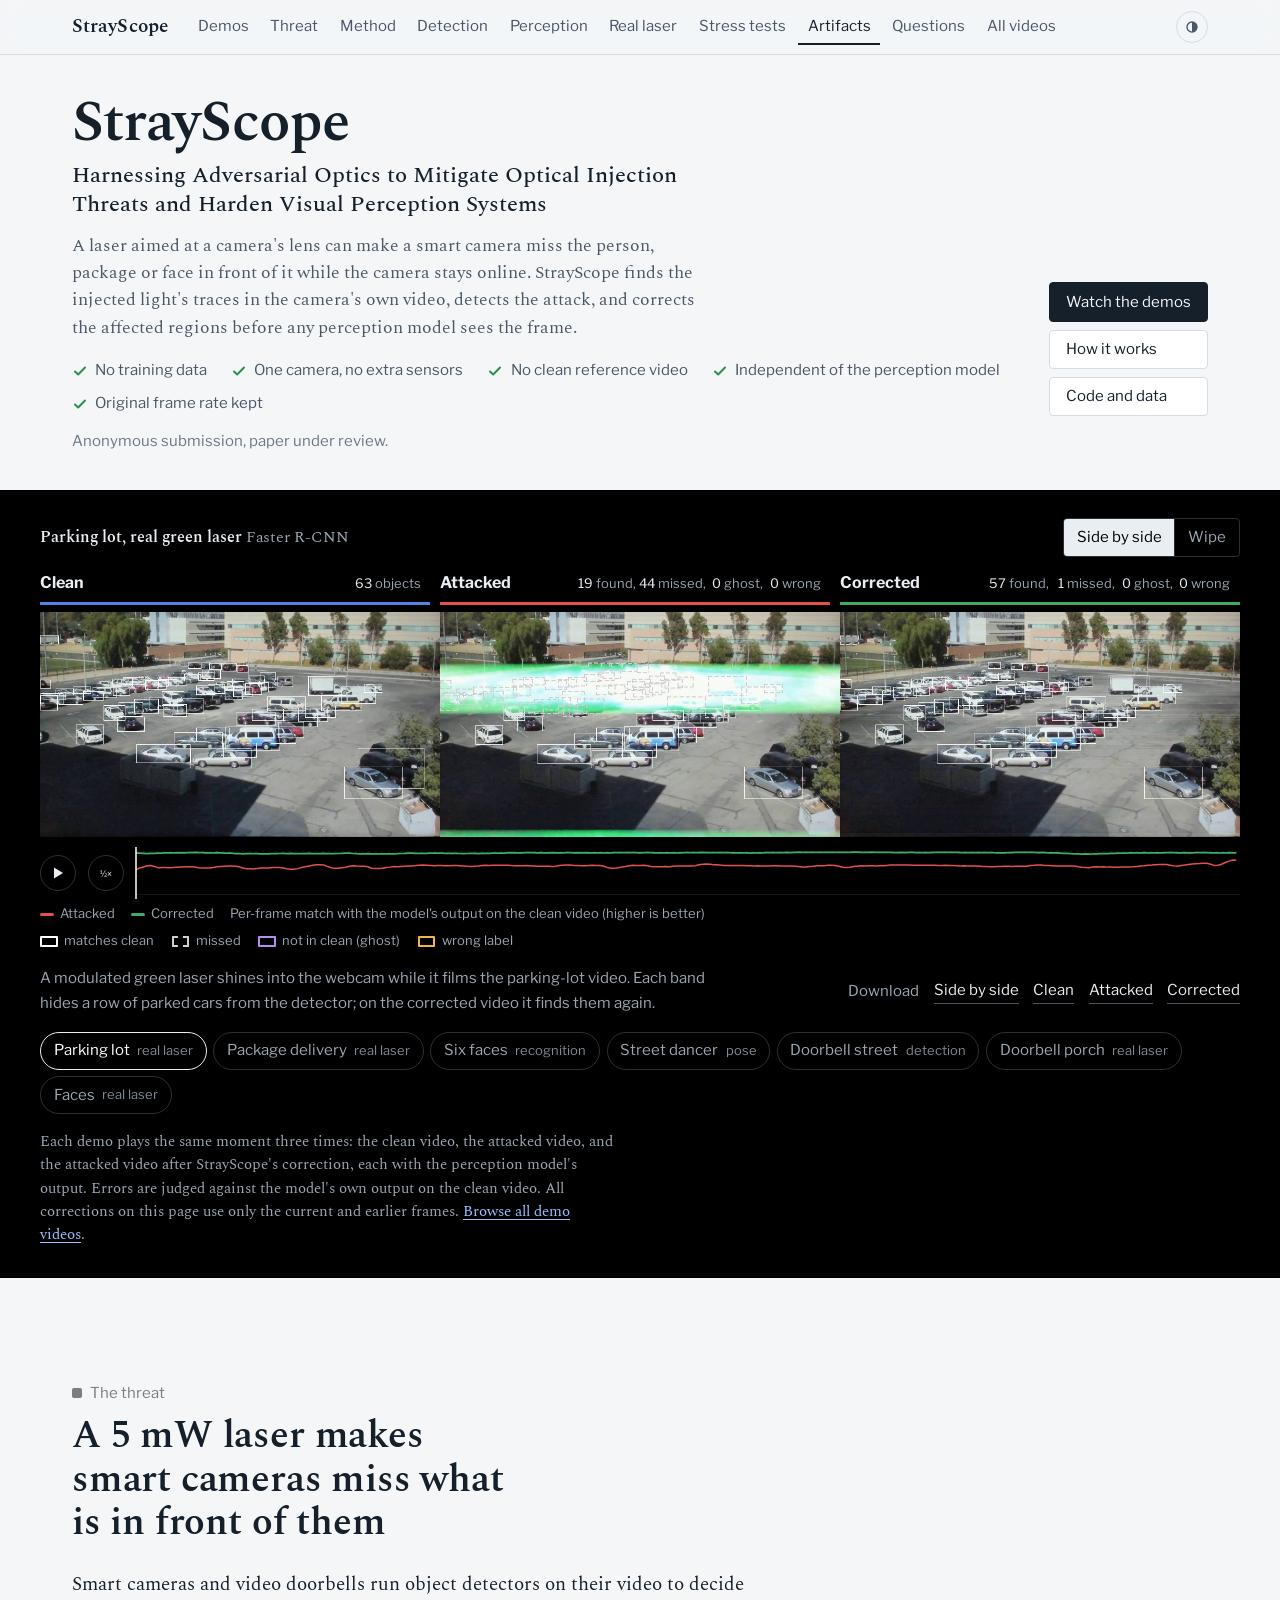
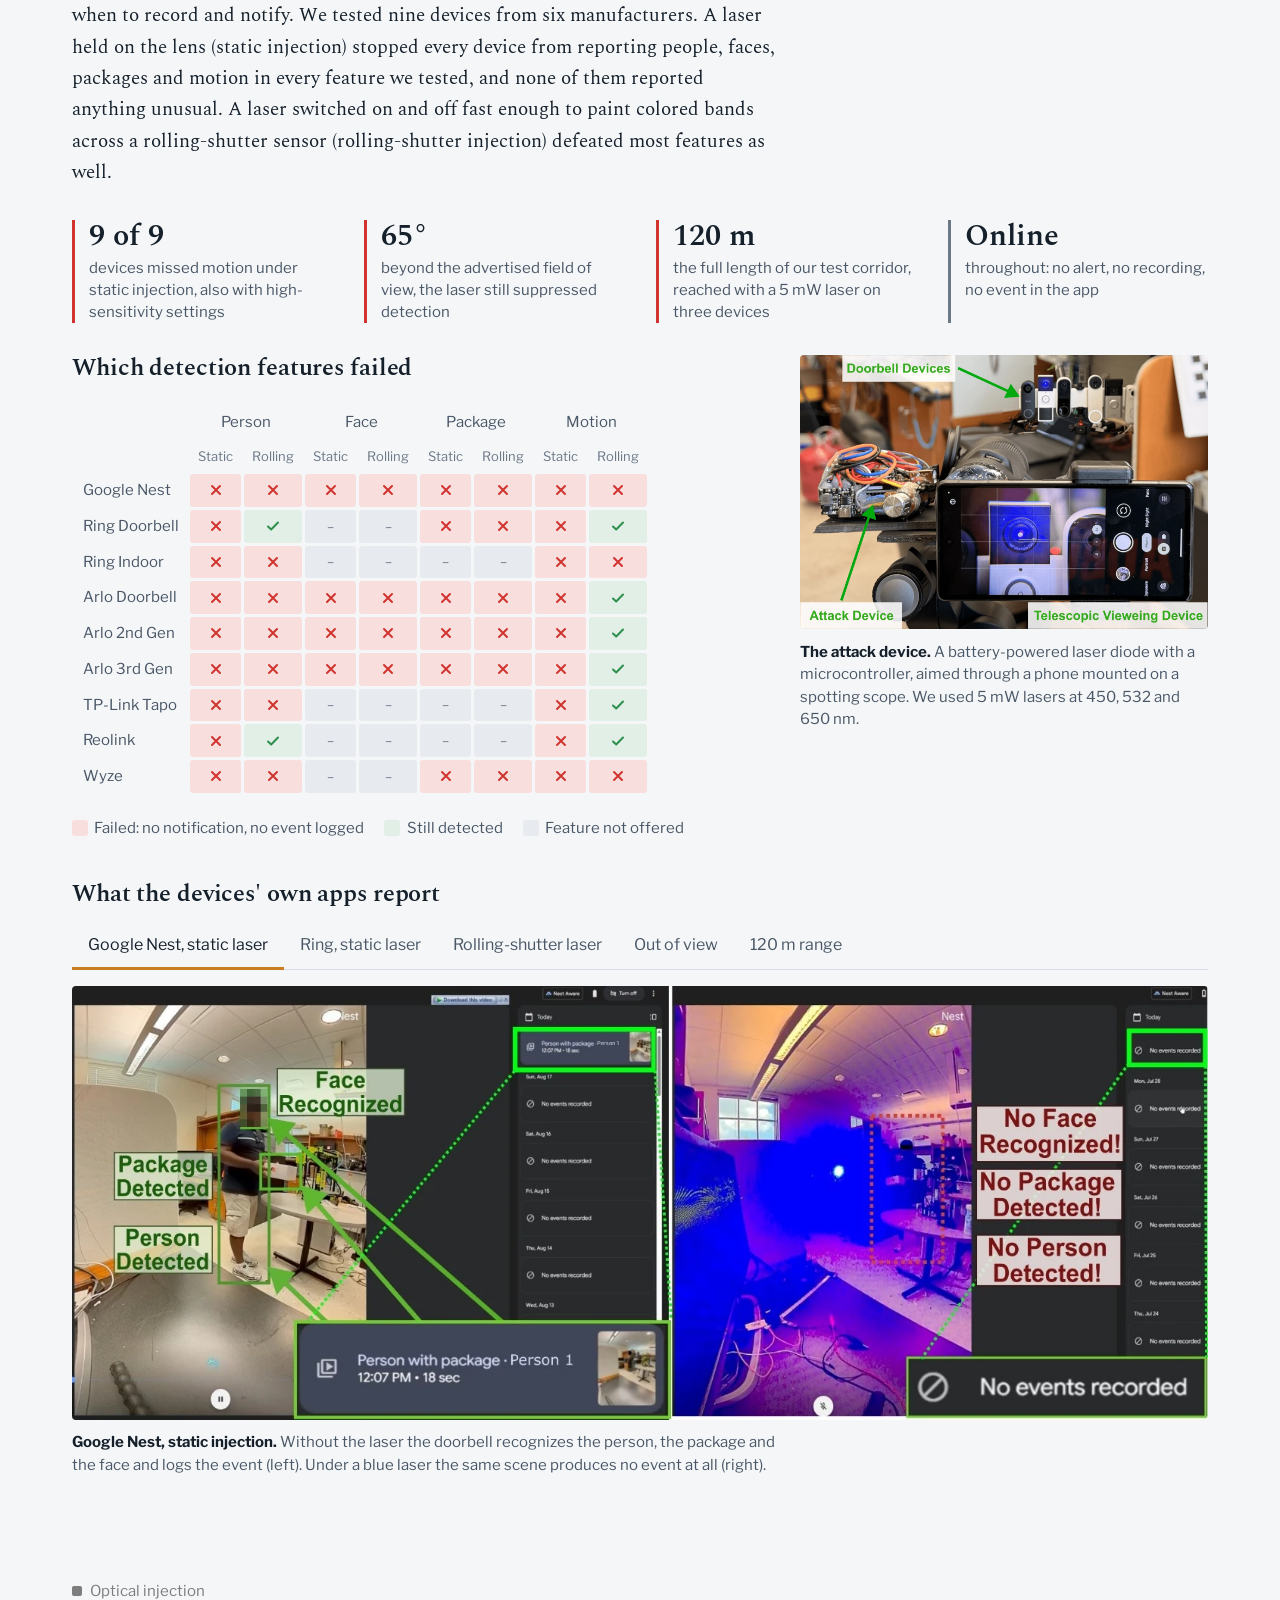
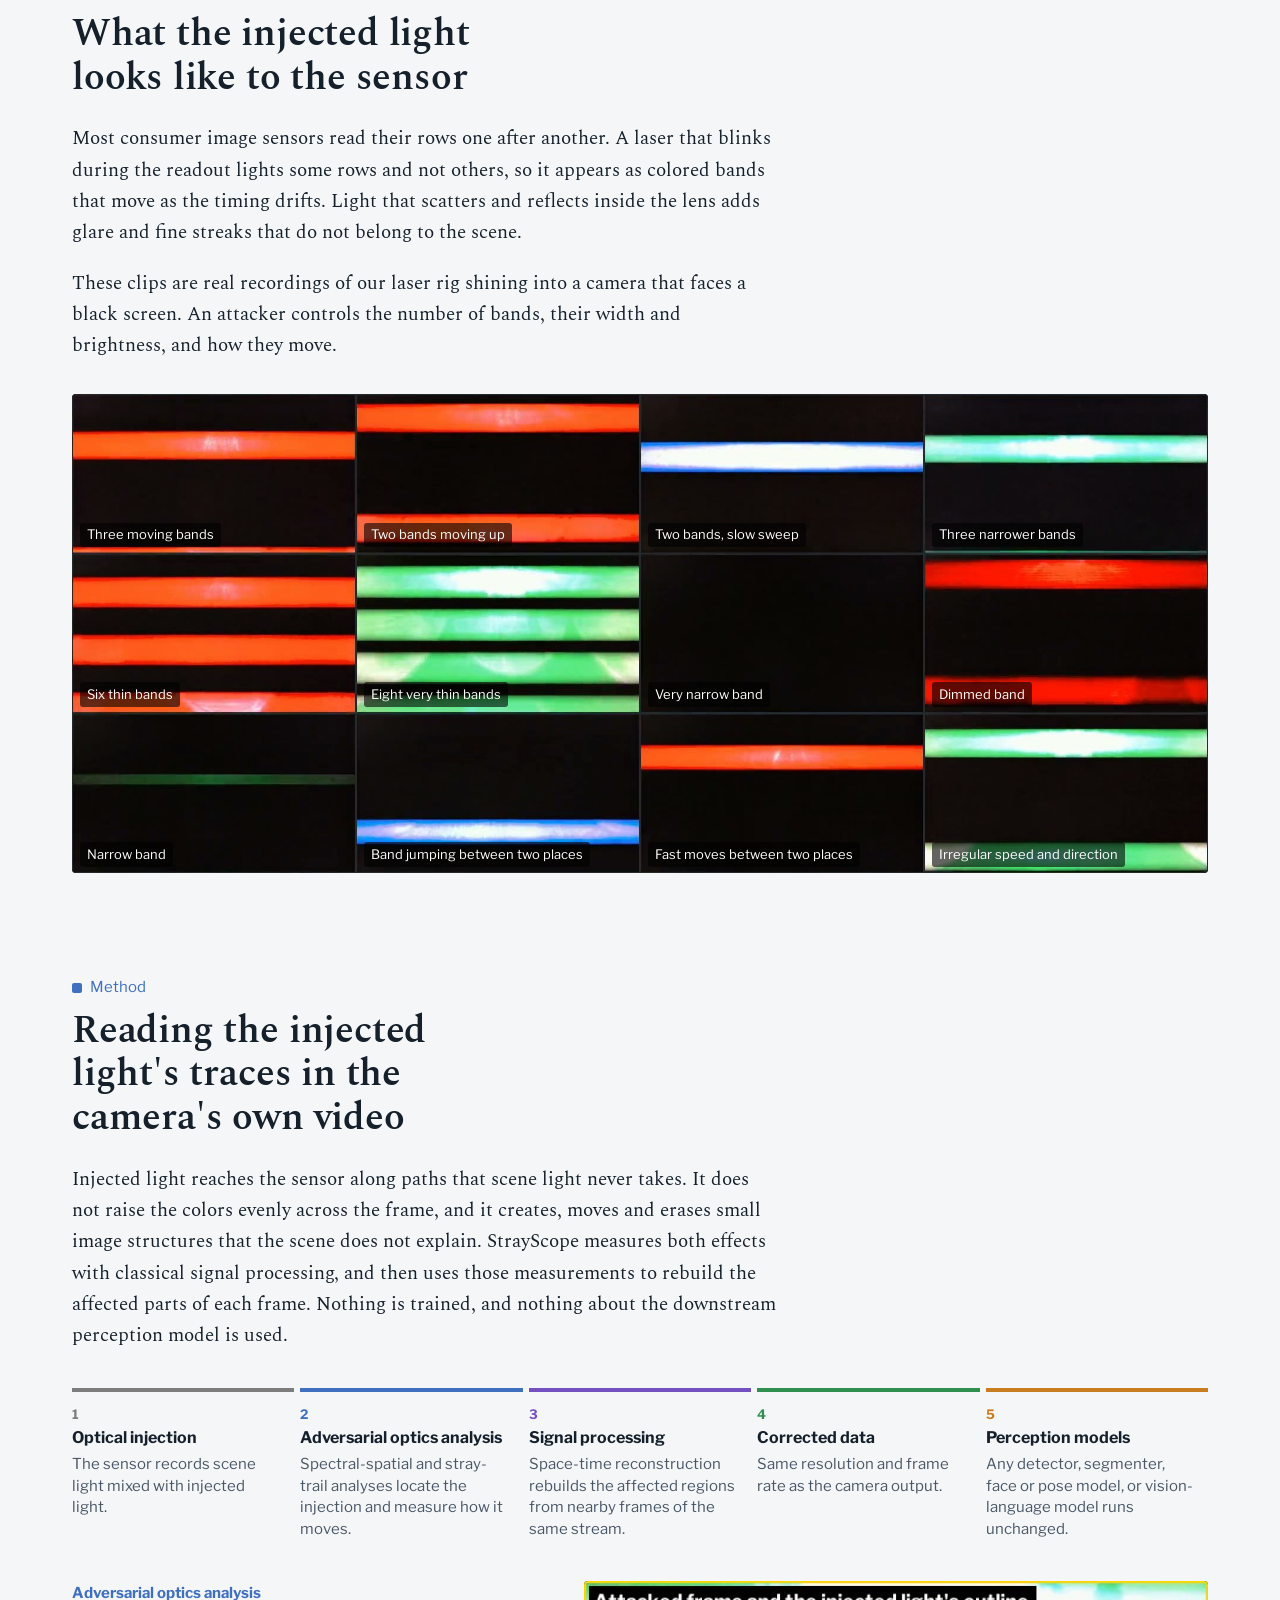
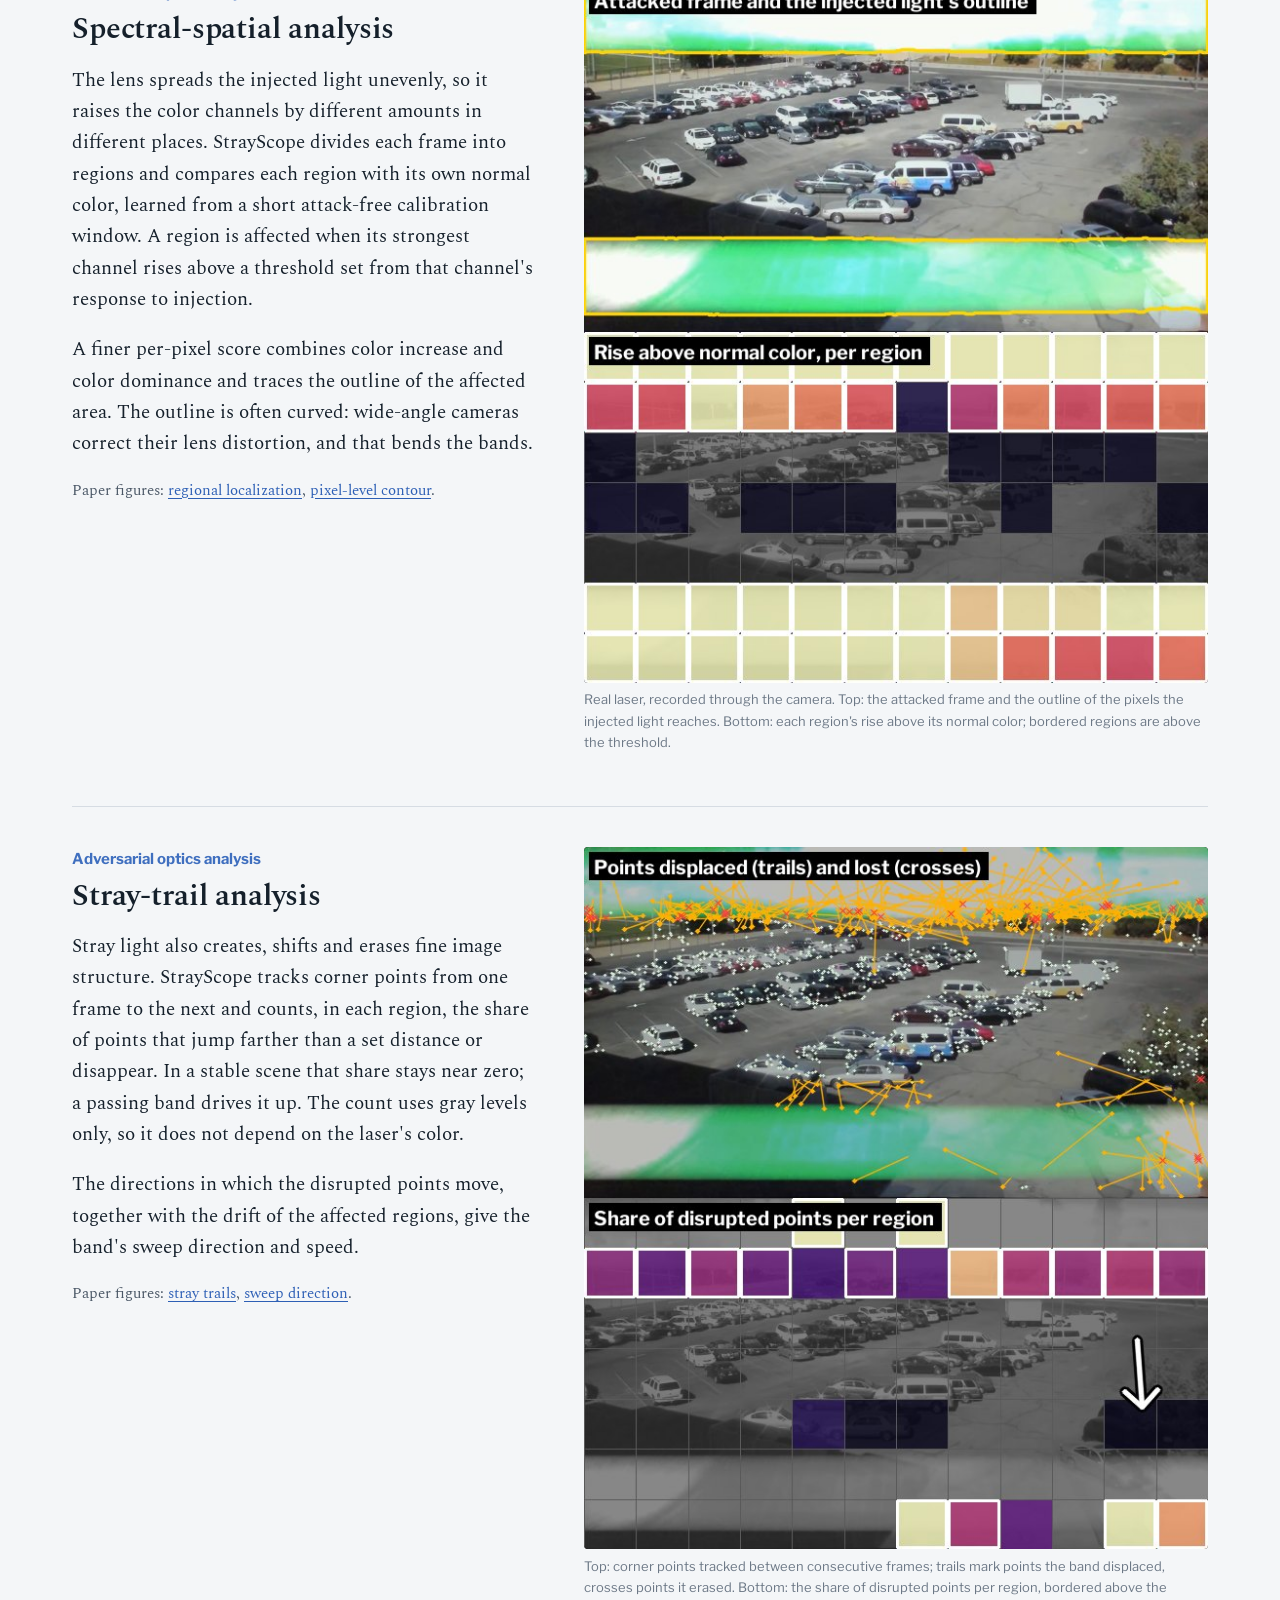
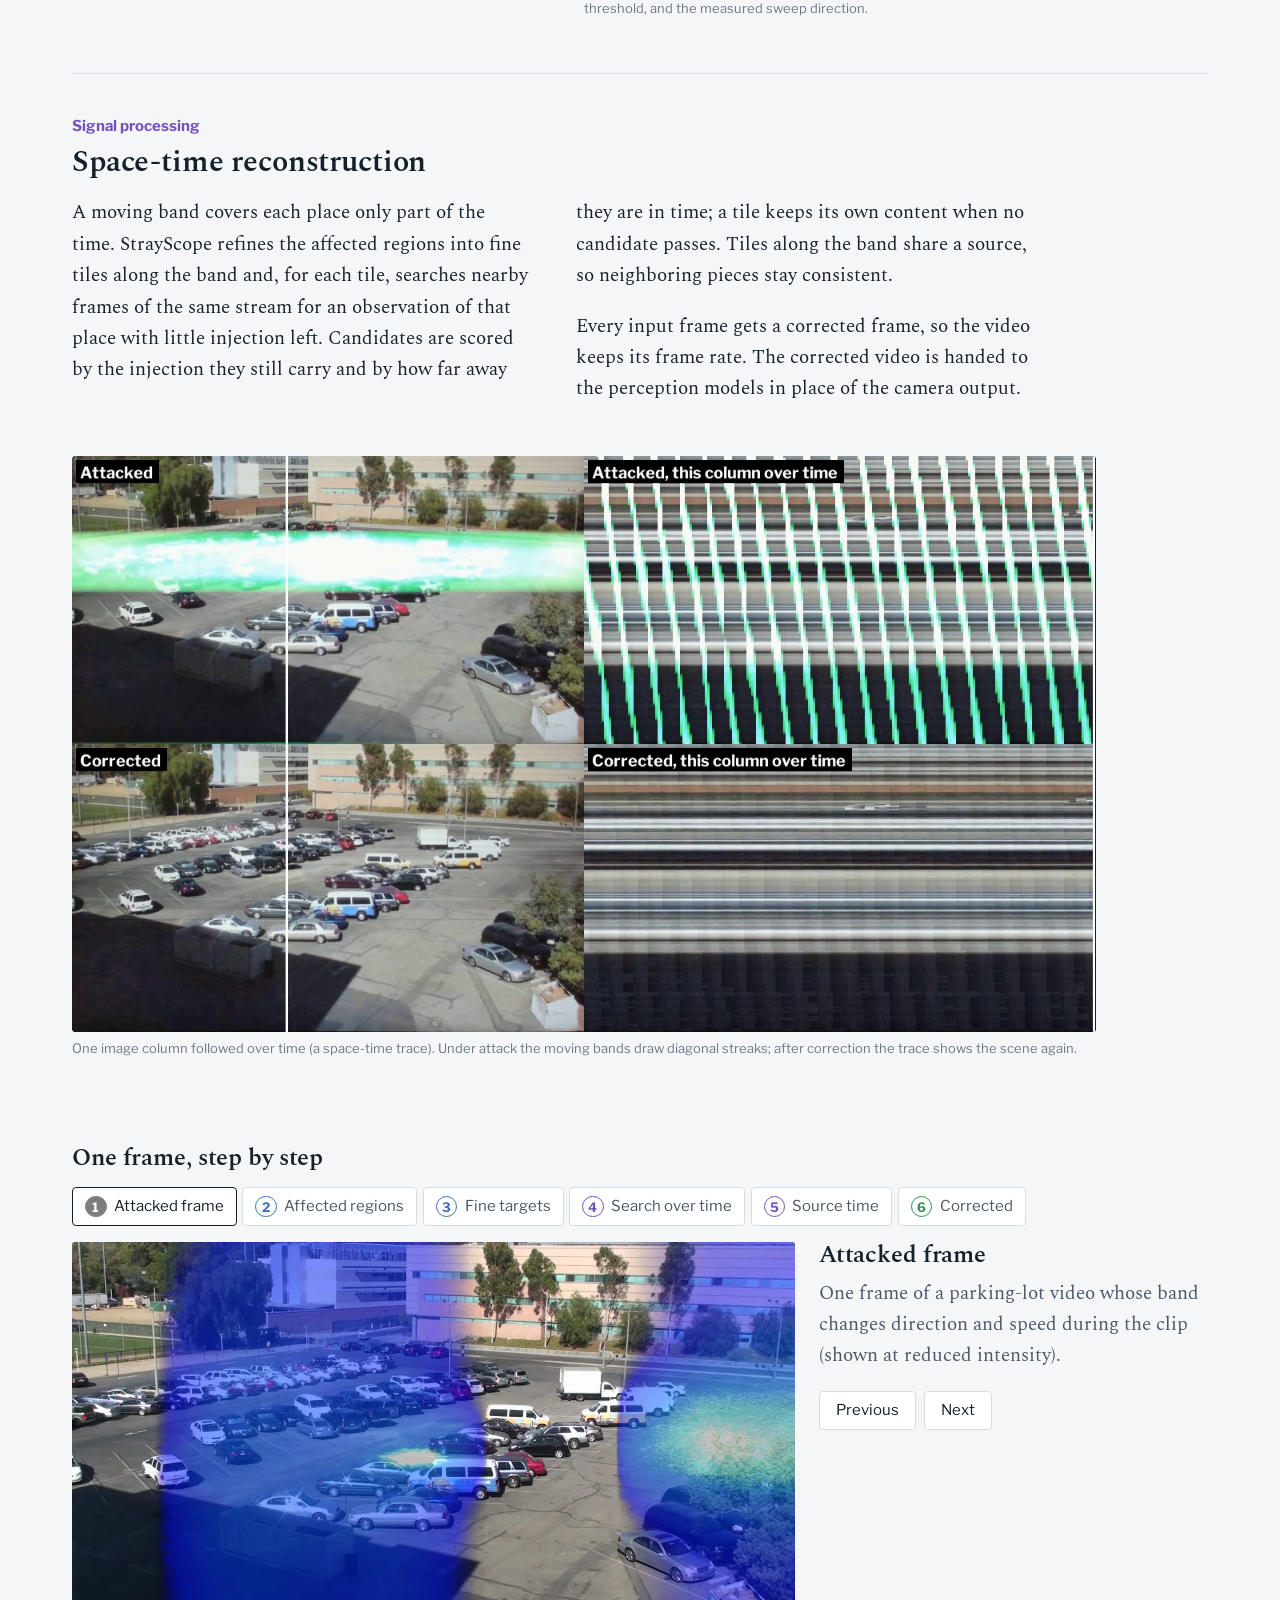
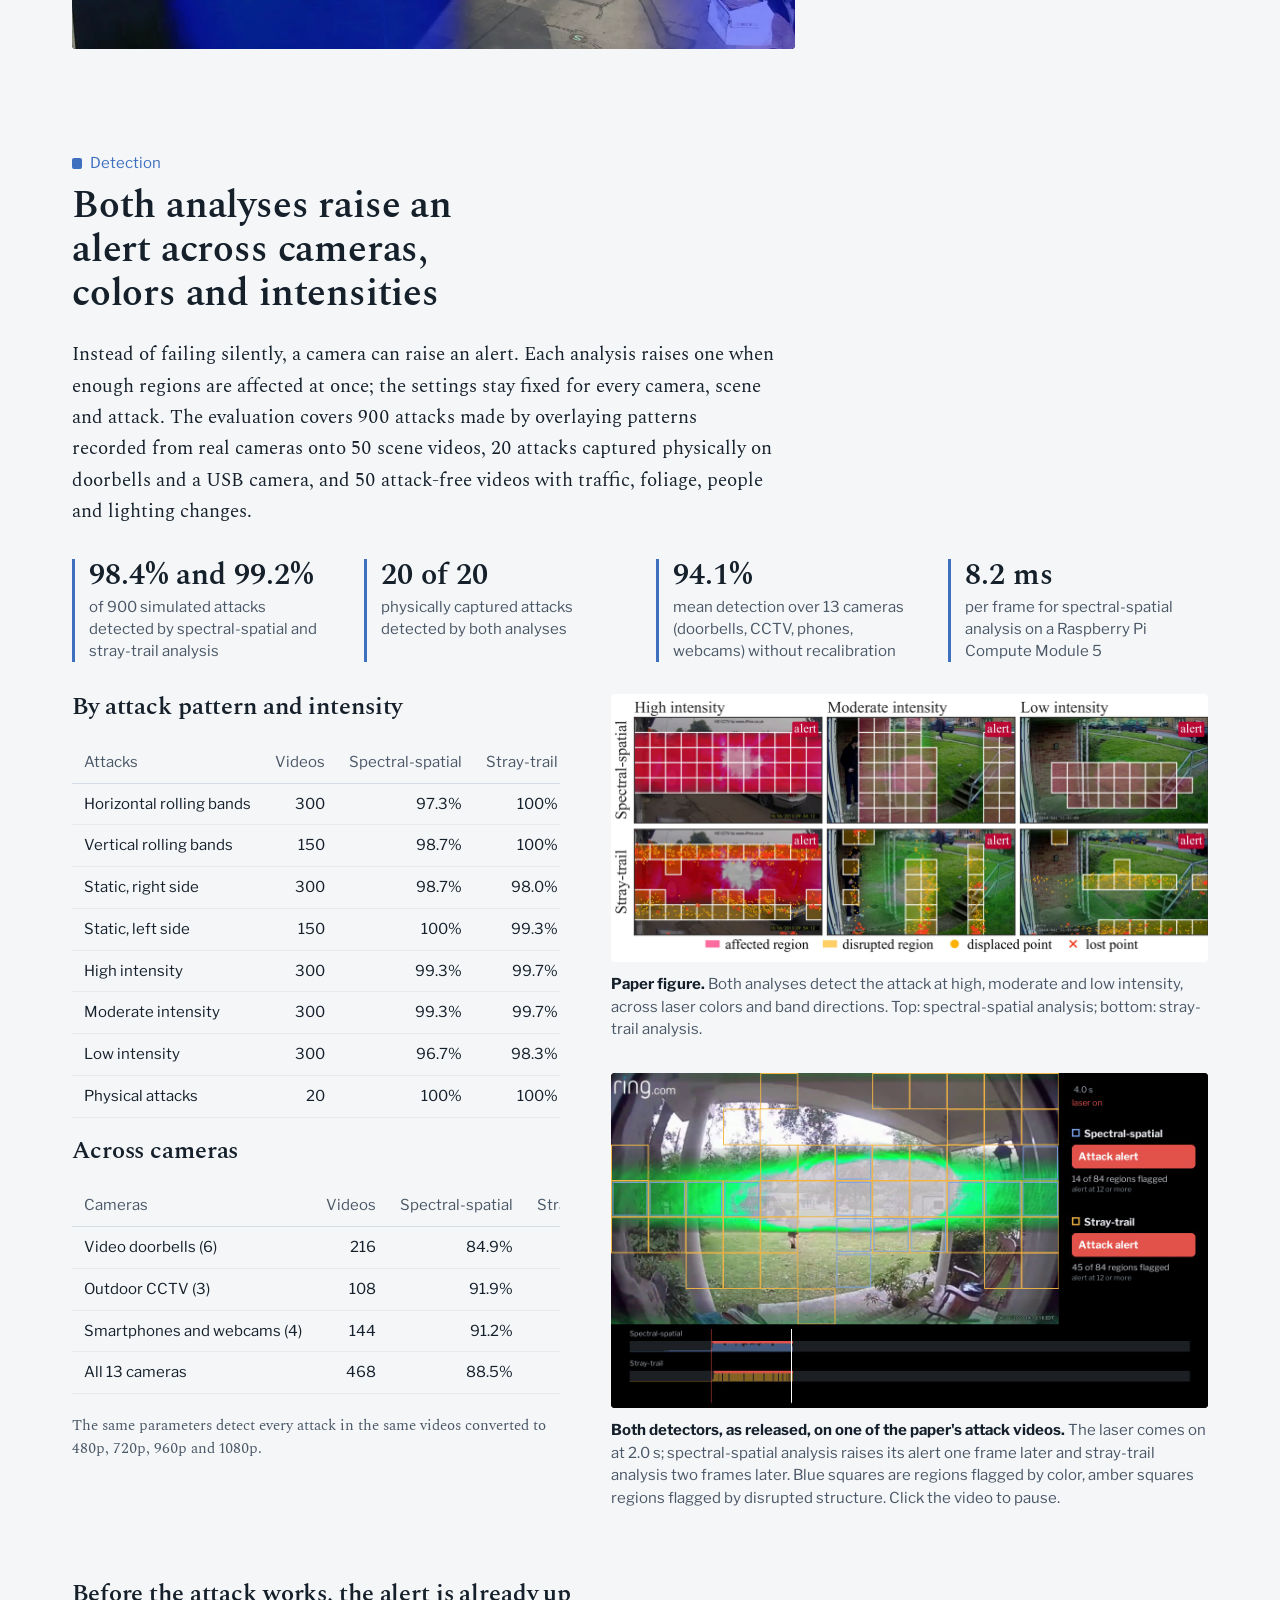
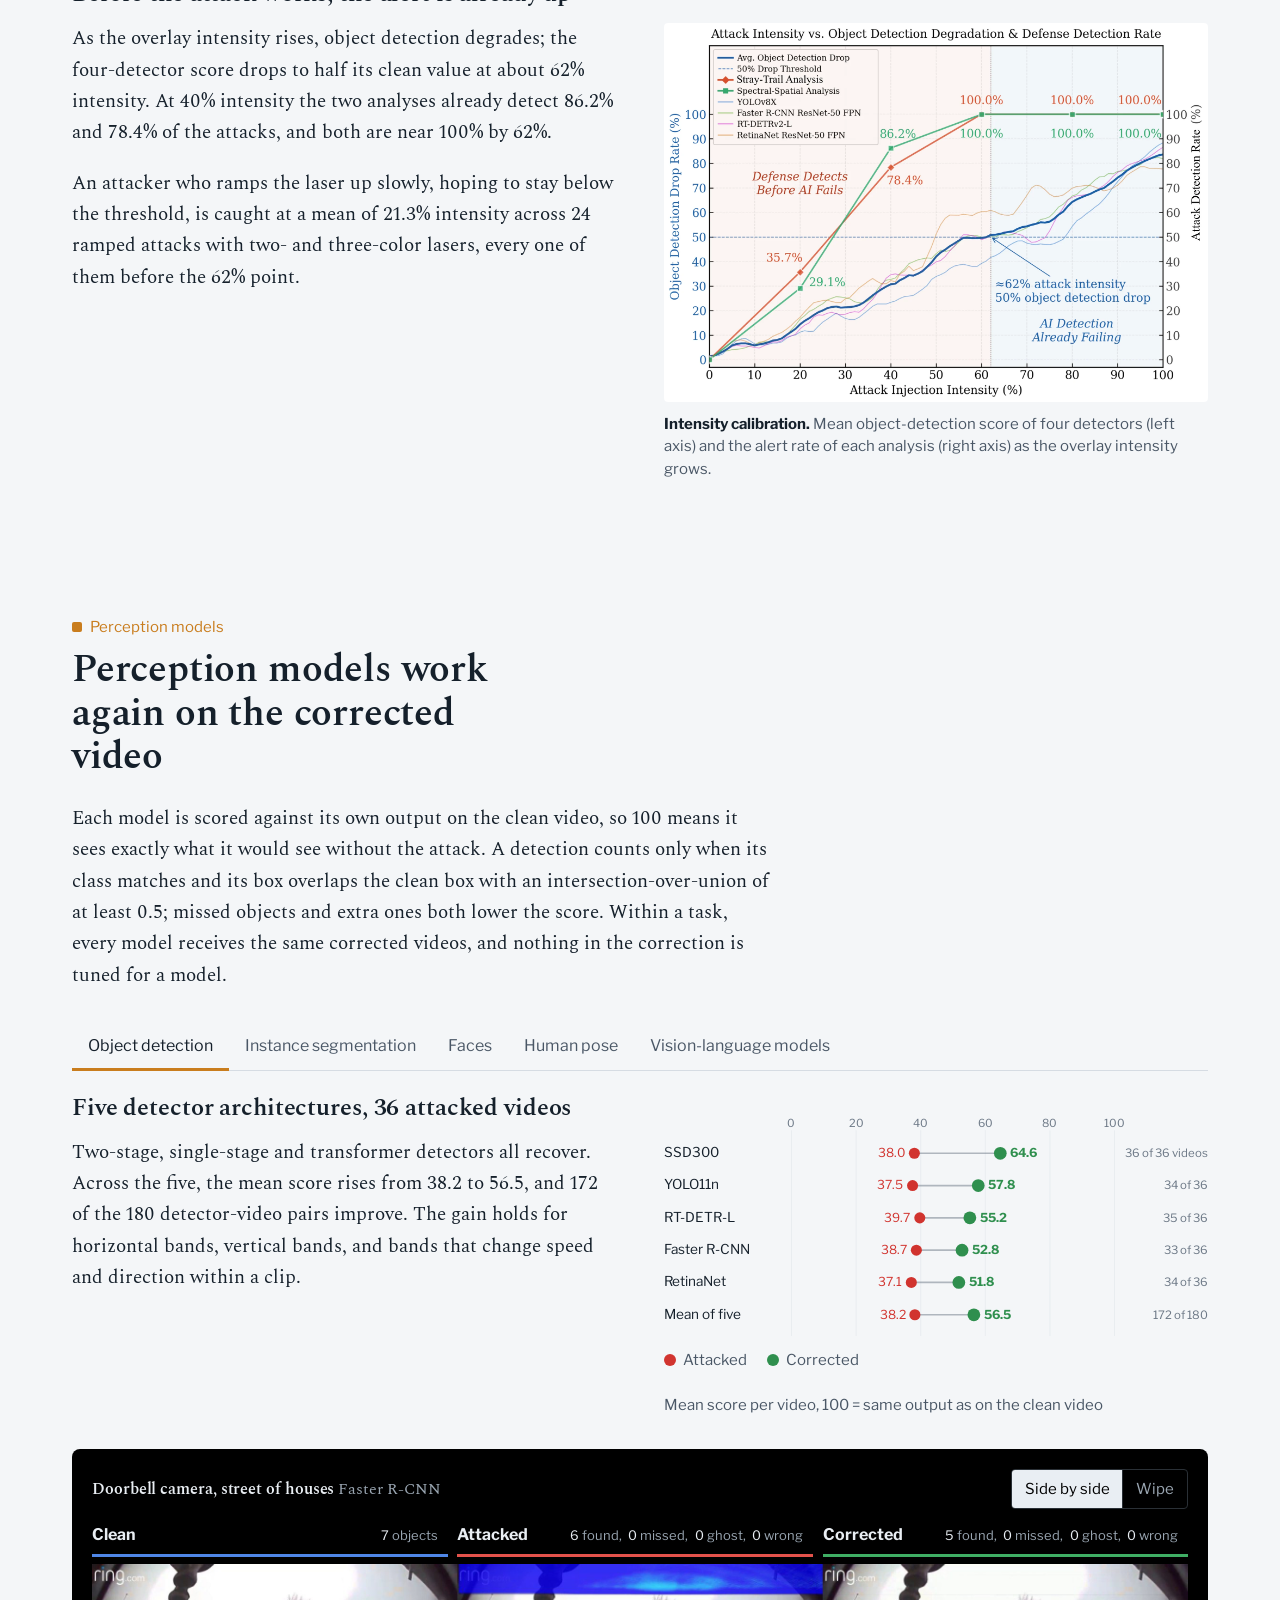
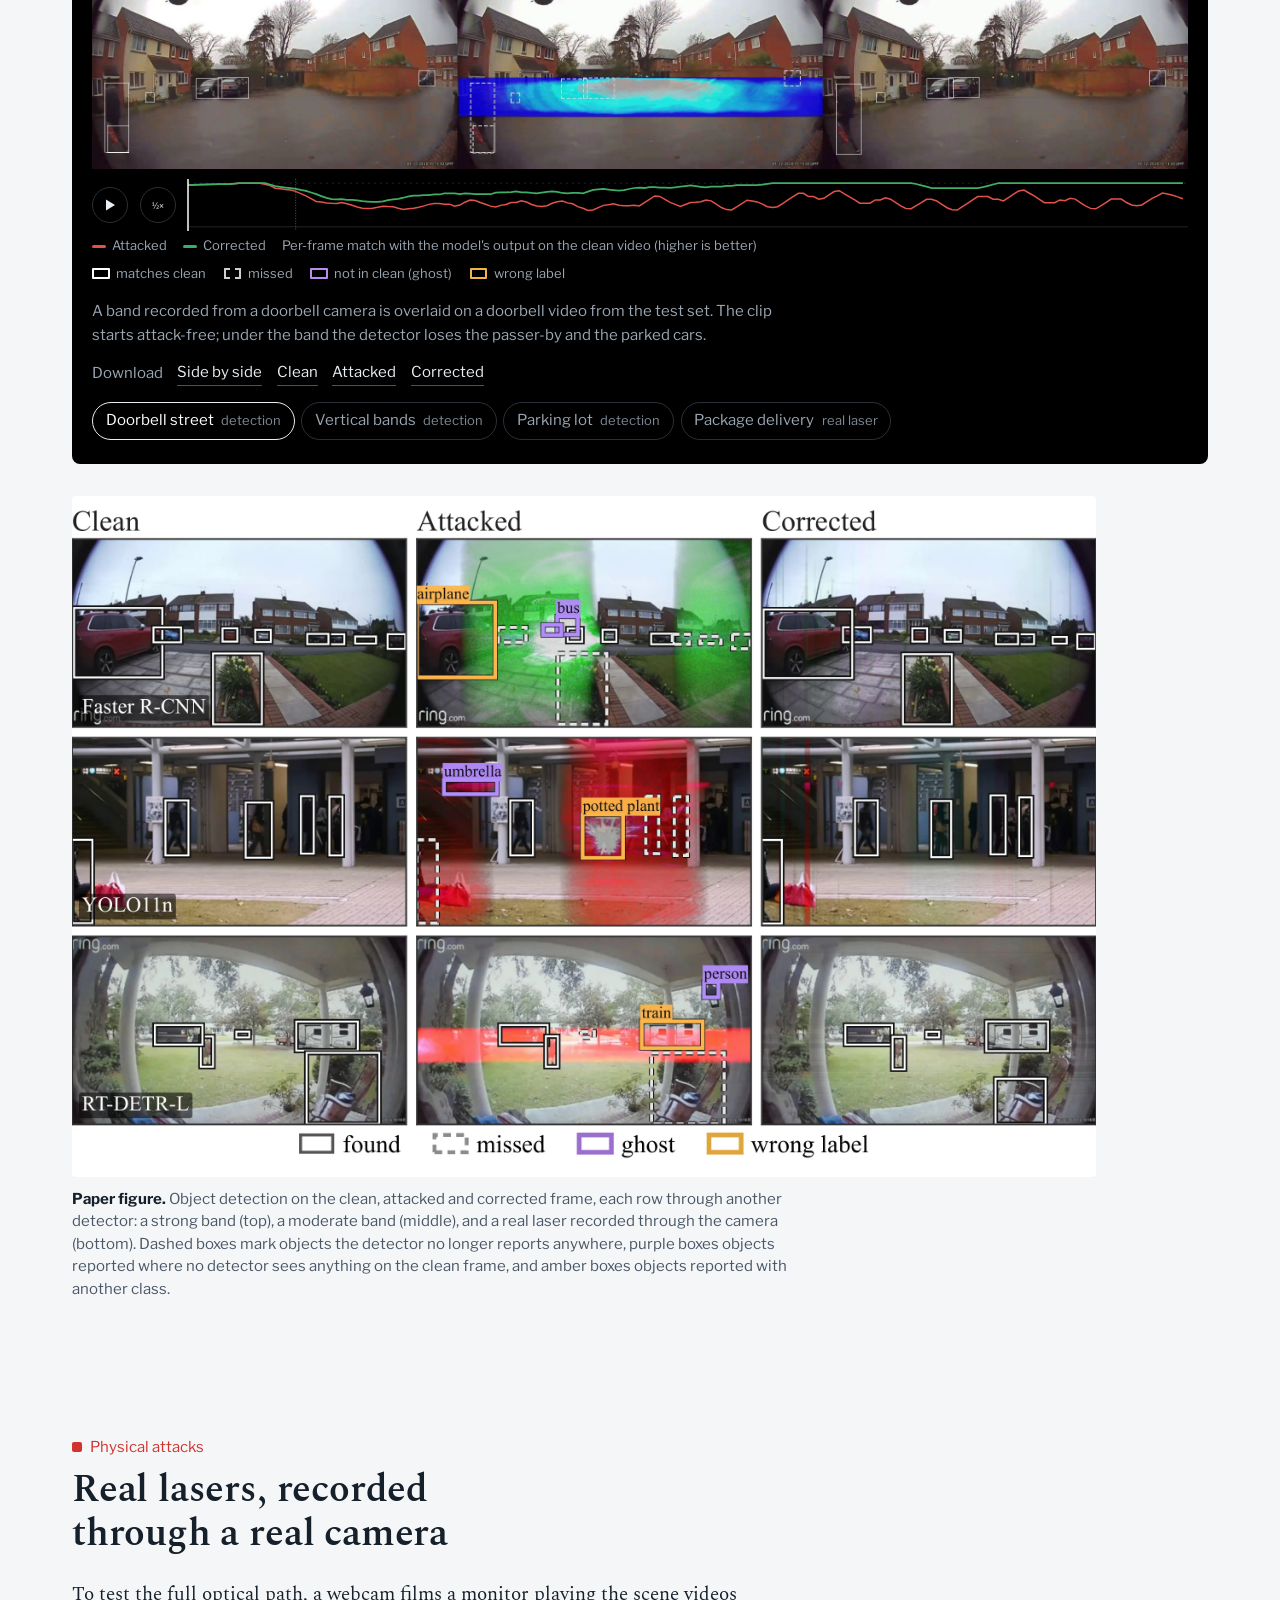
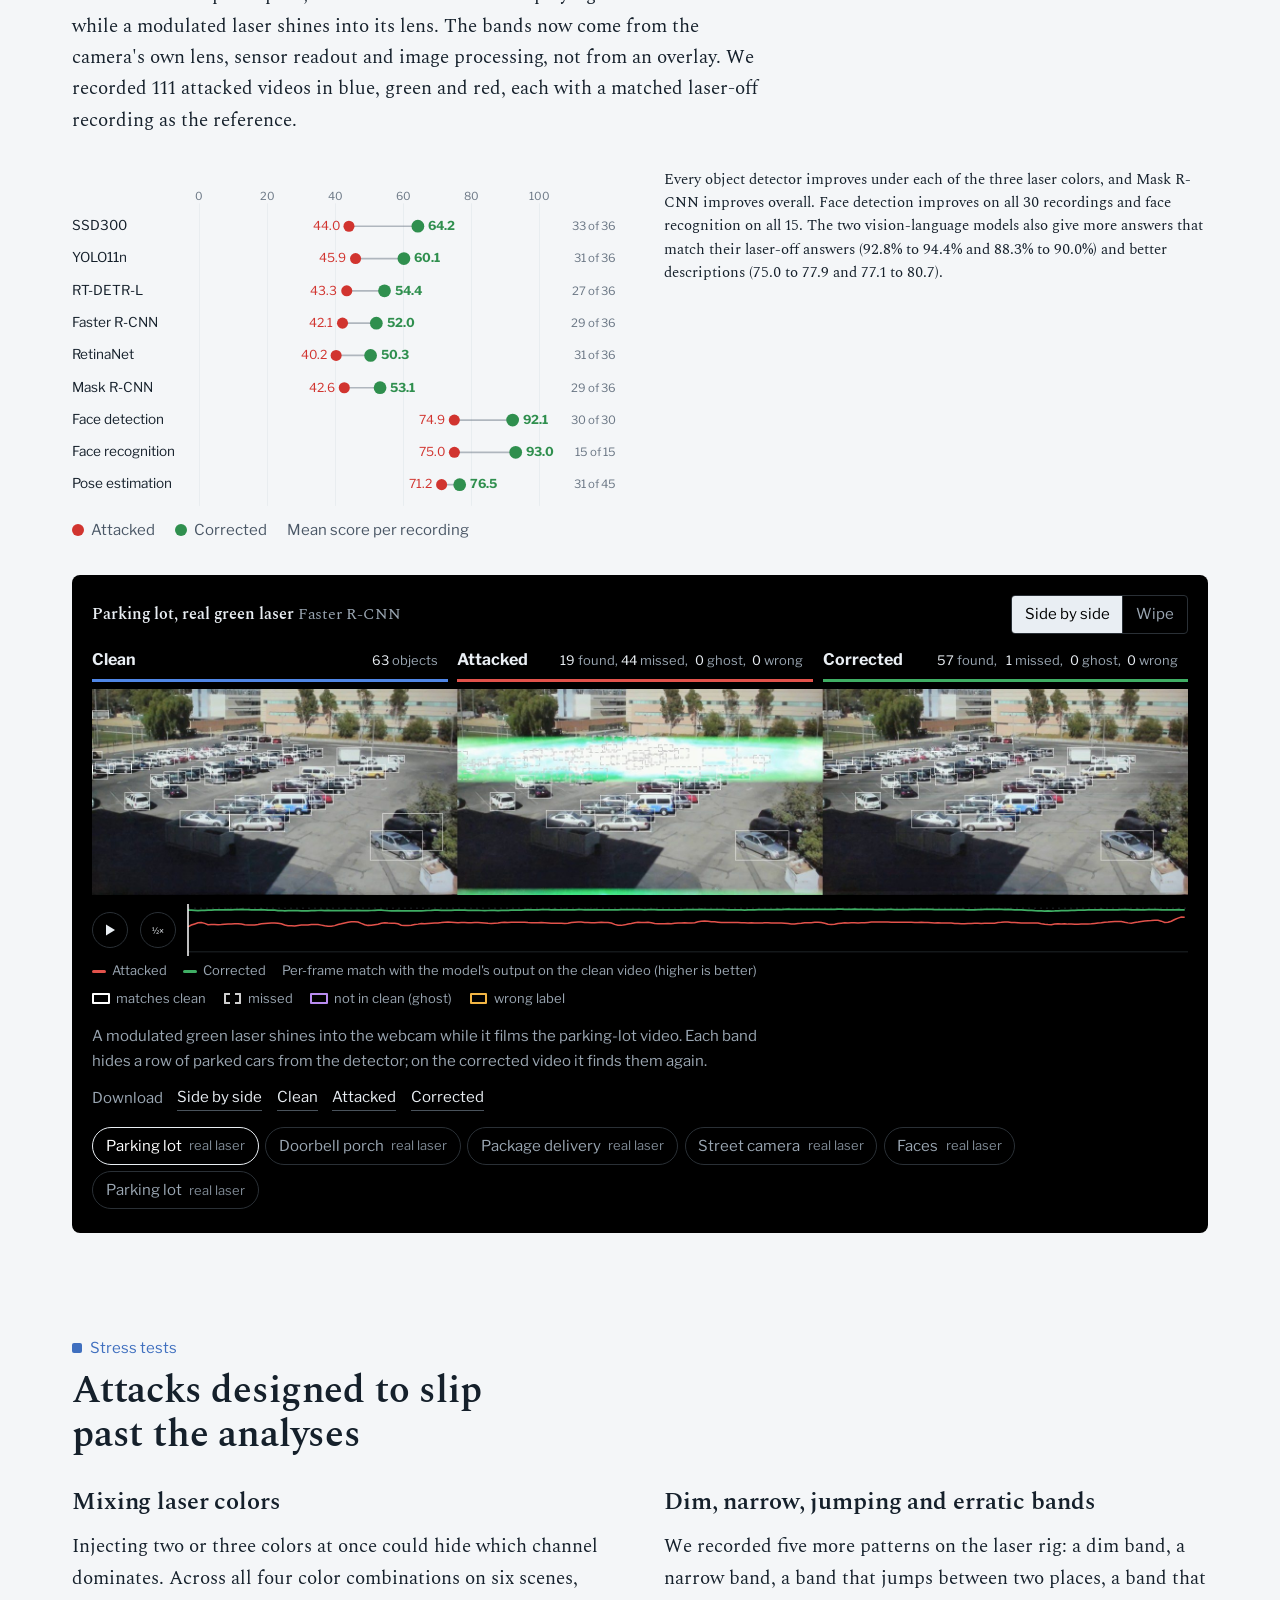
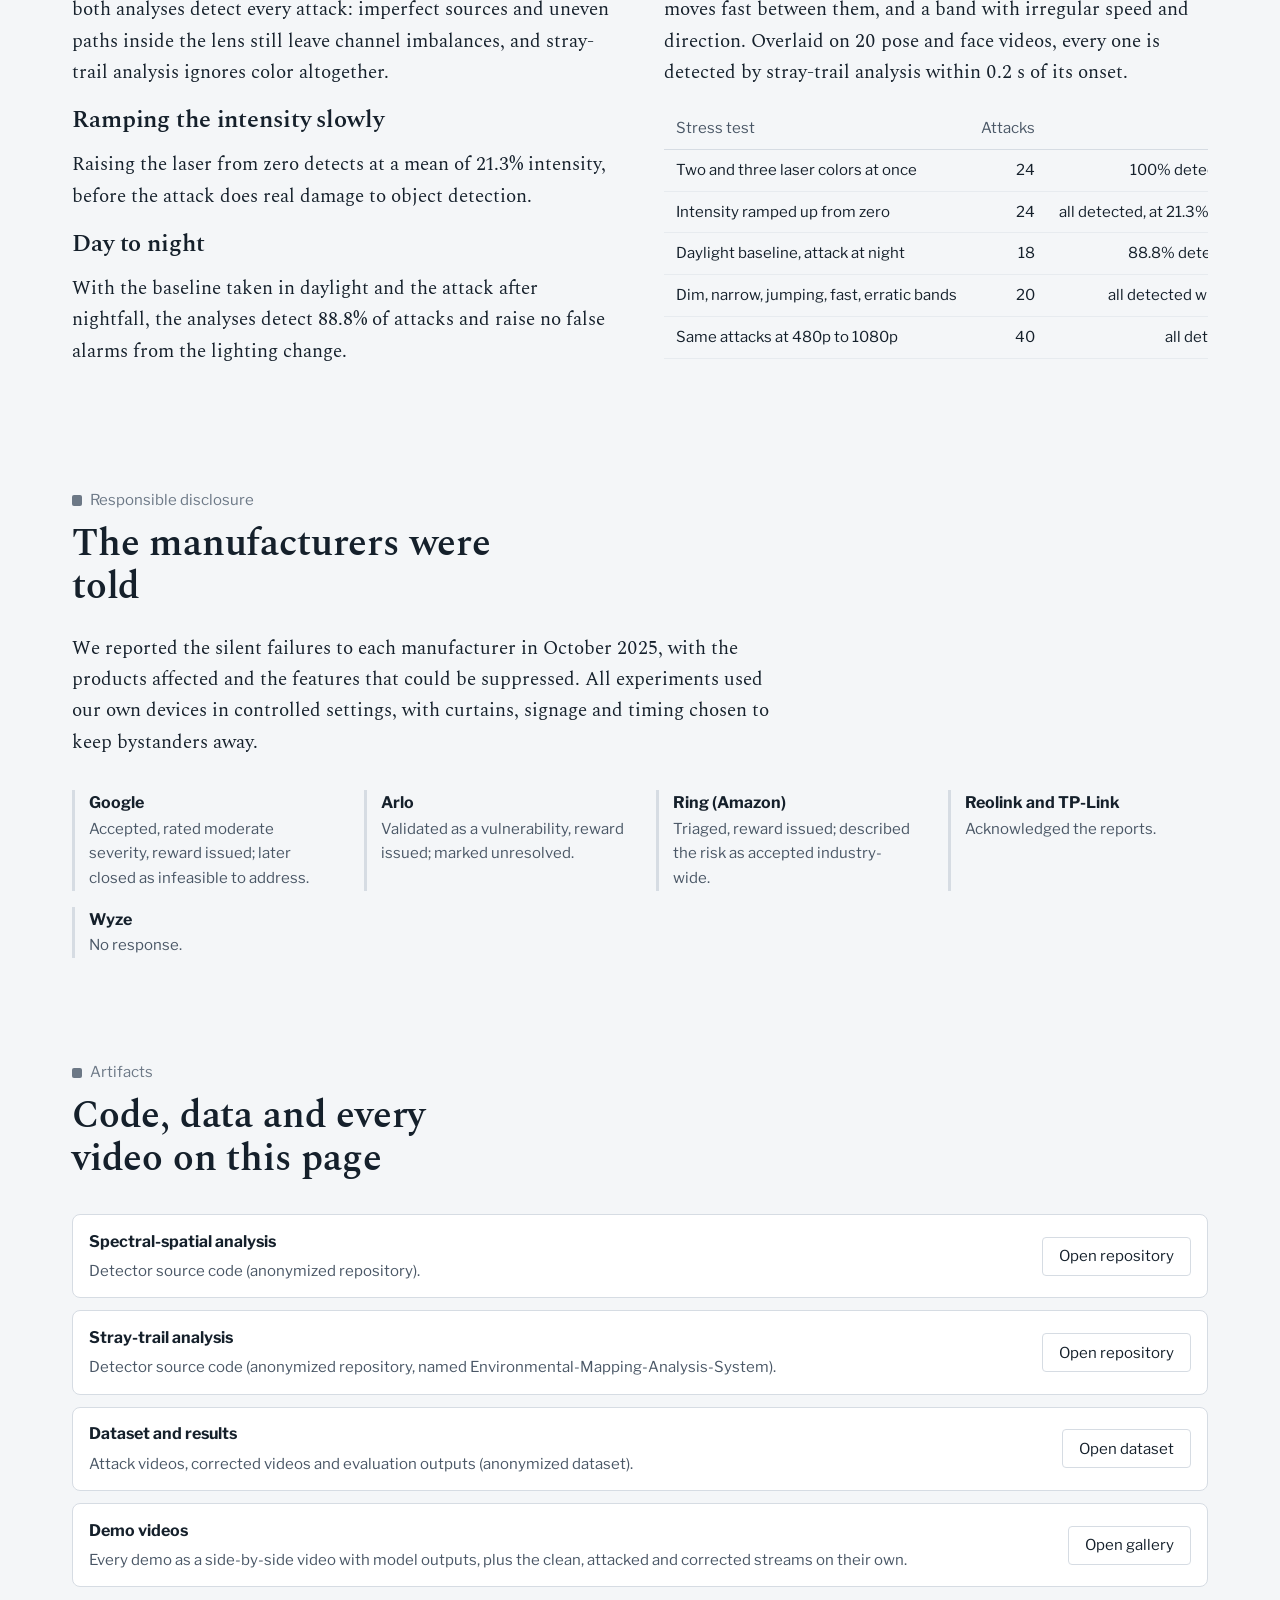
==== index.html @ 10a3ee5f "Publish project page" ====
<!doctype html>
<html lang="en">
<head>
<meta charset="utf-8">
<meta name="viewport" content="width=device-width, initial-scale=1">
<title>StrayScope</title>
<meta name="description" content="StrayScope traces laser light injected into a camera from the camera's own video, detects the attack, and corrects the affected regions so object detectors, segmentation, face recognition, pose estimation and vision-language models work again.">
<meta name="robots" content="noindex, nofollow">
<meta name="referrer" content="no-referrer">
<meta property="og:title" content="StrayScope">
<meta property="og:description" content="Harnessing adversarial optics to mitigate optical injection threats and harden visual perception systems.">
<meta property="og:image" content="assets/img/og.jpg">
<meta name="color-scheme" content="light dark">
<link rel="icon" href="assets/img/icon.svg" type="image/svg+xml">
<link rel="preload" href="assets/fonts/spectral-latin-400-normal.woff2" as="font" type="font/woff2" crossorigin>
<link rel="preload" href="assets/fonts/libre-franklin-latin-400-normal.woff2" as="font" type="font/woff2" crossorigin>
<link rel="stylesheet" href="assets/css/site.css">
<script type="module" src="assets/js/site.js"></script>
</head>
<body>
<a class="skip" href="#main">Skip to content</a>

<header class="site-head">
  <div class="bar">
    <a class="brand" href="#top">StrayScope</a>
    <nav class="site-nav" aria-label="Sections">
      <a href="#demos">Demos</a>
      <a href="#threat">Threat</a>
      <a href="#method">Method</a>
      <a href="#detection">Detection</a>
      <a href="#results">Perception</a>
      <a href="#physical">Real laser</a>
      <a href="#stress">Stress tests</a>
      <a href="#artifacts">Artifacts</a>
      <a href="#faq">Questions</a>
      <a href="gallery.html">All videos</a>
    </nav>
    <button class="theme-toggle" type="button" aria-label="Use dark theme"><svg viewBox="0 0 16 16" width="14" height="14" aria-hidden="true"><path d="M8 1.5a6.5 6.5 0 1 0 0 13 6.5 6.5 0 0 0 0-13zm0 1.5v10a5 5 0 0 1 0-10z" fill="currentColor"/></svg></button>
  </div>
</header>

<main id="main">

<!-- ============================================================ hero -->
<section class="hero" id="top">
  <div class="wrap">
    <div class="hero-grid">
      <div>
        <h1>StrayScope</h1>
        <p class="title-long">Harnessing Adversarial Optics to Mitigate Optical Injection Threats and Harden Visual Perception Systems</p>
        <p class="lede">A laser aimed at a camera's lens can make a smart camera miss the person, package or face in front of it while the camera stays online. StrayScope finds the injected light's traces in the camera's own video, detects the attack, and corrects the affected regions before any perception model sees the frame.</p>
        <ul class="props">
          <li><svg viewBox="0 0 16 16" aria-hidden="true"><path d="M3 8.5l3.2 3L13 4.5" stroke="currentColor" stroke-width="2" fill="none" stroke-linecap="round" stroke-linejoin="round"/></svg>No training data</li>
          <li><svg viewBox="0 0 16 16" aria-hidden="true"><path d="M3 8.5l3.2 3L13 4.5" stroke="currentColor" stroke-width="2" fill="none" stroke-linecap="round" stroke-linejoin="round"/></svg>One camera, no extra sensors</li>
          <li><svg viewBox="0 0 16 16" aria-hidden="true"><path d="M3 8.5l3.2 3L13 4.5" stroke="currentColor" stroke-width="2" fill="none" stroke-linecap="round" stroke-linejoin="round"/></svg>No clean reference video</li>
          <li><svg viewBox="0 0 16 16" aria-hidden="true"><path d="M3 8.5l3.2 3L13 4.5" stroke="currentColor" stroke-width="2" fill="none" stroke-linecap="round" stroke-linejoin="round"/></svg>Independent of the perception model</li>
          <li><svg viewBox="0 0 16 16" aria-hidden="true"><path d="M3 8.5l3.2 3L13 4.5" stroke="currentColor" stroke-width="2" fill="none" stroke-linecap="round" stroke-linejoin="round"/></svg>Original frame rate kept</li>
        </ul>
      </div>
      <div class="hero-actions">
        <a class="btn primary" href="#demos">Watch the demos</a>
        <a class="btn" href="#method">How it works</a>
        <a class="btn" href="#artifacts">Code and data</a>
      </div>
    </div>
    <div class="meta"><p>Anonymous submission, paper under review.</p></div>
  </div>
</section>

<section class="stage" id="demos" aria-label="Demo videos">
  <div class="wrap">
    <div data-player="phys-parking,phys-delivery,face-sim,pose-sim,houses-h,phys-porch,phys-face"></div>
    <p class="small" style="color:var(--stage-ink-2);margin:1rem 0 0;max-width:72ch">Each demo plays the same moment three times: the clean video, the attacked video, and the attacked video after StrayScope's correction, each with the perception model's output. Errors are judged against the model's own output on the clean video. All corrections on this page use only the current and earlier frames. <a href="gallery.html">Browse all demo videos</a>.</p>
  </div>
</section>

<!-- ============================================================ threat -->
<section class="block" id="threat">
  <div class="wrap">
    <header class="prose">
      <p class="kicker" style="color:var(--mod-inj)"><span class="dot"></span>The threat</p>
      <h2>A 5 mW laser makes smart cameras miss what is in front of them</h2>
      <p>Smart cameras and video doorbells run object detectors on their video to decide when to record and notify. We tested nine devices from six manufacturers. A laser held on the lens (static injection) stopped every device from reporting people, faces, packages and motion in every feature we tested, and none of them reported anything unusual. A laser switched on and off fast enough to paint colored bands across a rolling-shutter sensor (rolling-shutter injection) defeated most features as well.</p>
    </header>

    <div class="figures-row">
      <div style="--c:var(--attacked)"><b>9 of 9</b><span>devices missed motion under static injection, also with high-sensitivity settings</span></div>
      <div style="--c:var(--attacked)"><b>65&deg;</b><span>beyond the advertised field of view, the laser still suppressed detection</span></div>
      <div style="--c:var(--attacked)"><b>120 m</b><span>the full length of our test corridor, reached with a 5 mW laser on three devices</span></div>
      <div style="--c:var(--ink-3)"><b>Online</b><span>throughout: no alert, no recording, no event in the app</span></div>
    </div>

    <div class="threat-grid">
      <div class="matrix">
        <h3>Which detection features failed</h3>
        <div class="table-wrap" data-matrix></div>
        <div class="matrix-key"><span><i style="background:color-mix(in srgb,var(--attacked) 16%,var(--surface))"></i>Failed: no notification, no event logged</span><span><i style="background:color-mix(in srgb,var(--corrected) 14%,var(--surface))"></i>Still detected</span><span><i style="background:var(--rule-2)"></i>Feature not offered</span></div>
      </div>
      <figure class="fig" style="margin-top:0">
        <img class="zoomable" src="assets/img/photos/attack-setup.webp" alt="A battery-powered laser module with a microcontroller on a tripod next to a phone mounted on a spotting scope, aimed at a row of video doorbells." loading="lazy" width="1500" height="1008">
        <figcaption><b>The attack device.</b> A battery-powered laser diode with a microcontroller, aimed through a phone mounted on a spotting scope. We used 5 mW lasers at 450, 532 and 650 nm.</figcaption>
      </figure>
    </div>

    <div class="tabs evidence">
      <h3>What the devices' own apps report</h3>
      <div class="tablist" role="tablist" aria-label="Device evidence">
        <button role="tab" type="button" aria-selected="true" aria-controls="ev-nest" id="tev-nest">Google Nest, static laser</button>
        <button role="tab" type="button" aria-selected="false" aria-controls="ev-ring" id="tev-ring" tabindex="-1">Ring, static laser</button>
        <button role="tab" type="button" aria-selected="false" aria-controls="ev-roll" id="tev-roll" tabindex="-1">Rolling-shutter laser</button>
        <button role="tab" type="button" aria-selected="false" aria-controls="ev-oov" id="tev-oov" tabindex="-1">Out of view</button>
        <button role="tab" type="button" aria-selected="false" aria-controls="ev-range" id="tev-range" tabindex="-1">120 m range</button>
      </div>
      <figure class="tabpanel" role="tabpanel" id="ev-nest" aria-labelledby="tev-nest">
        <img class="zoomable" src="assets/img/photos/nest-static-attack.webp" alt="Google Nest app: without attack it logs a person with a package and a recognized face; under a blue laser it logs no events." loading="lazy" width="1500" height="573">
        <figcaption><b>Google Nest, static injection.</b> Without the laser the doorbell recognizes the person, the package and the face and logs the event (left). Under a blue laser the same scene produces no event at all (right).</figcaption>
      </figure>
      <figure class="tabpanel" role="tabpanel" id="ev-ring" aria-labelledby="tev-ring" hidden>
        <img class="zoomable" src="assets/img/photos/ring-static-attack.webp" alt="Ring app: package and person notifications without attack; under laser injection the event history shows no events." loading="lazy" width="1500" height="802">
        <figcaption><b>Ring doorbell, static injection.</b> Without the laser the app sends a package alert and a person alert (left). Under the laser the event history reads "No Events Found" (right).</figcaption>
      </figure>
      <figure class="tabpanel" role="tabpanel" id="ev-roll" aria-labelledby="tev-roll" hidden>
        <img class="zoomable" src="assets/img/photos/nest-ring-rolling-attack.webp" alt="Rolling-shutter attack: Nest logs no events; Ring detects the person but not the package." loading="lazy" width="1500" height="581">
        <figcaption><b>Rolling-shutter injection.</b> Google Nest logs nothing (left). Ring still reports the person but misses the package the person is carrying (right): a model can fail for one class and keep working for another.</figcaption>
      </figure>
      <figure class="tabpanel" role="tabpanel" id="ev-oov" aria-labelledby="tev-oov" hidden>
        <img class="zoomable" src="assets/img/photos/out-of-view.webp" alt="Four night photos: a package on a porch, a laser aimed at the doorbell from outside its view, a blue-flooded camera image, and the porch without the package." loading="lazy" width="1500" height="545">
        <figcaption><b>Out-of-view attack.</b> The laser sits outside the doorbell's field of view and hits the side of its wide-angle lens. The package is taken and the doorbell records nothing.</figcaption>
      </figure>
      <figure class="tabpanel" role="tabpanel" id="ev-range" aria-labelledby="tev-range" hidden>
        <img class="zoomable" src="assets/img/photos/distance-corridor.webp" alt="A long corridor with a doorbell on a tripod at the far end and the laser and viewing scope in the foreground." loading="lazy" width="1500" height="1035" style="max-height:62vh">
        <figcaption><b>Range.</b> The corridor used for the distance tests. With 5 mW lasers, three of five doorbells still failed at the far end, 120 m away; that is a lower bound set by the corridor's length. With 50 mW, all five failed at 120 m.</figcaption>
      </figure>
    </div>
  </div>
</section>

<!-- ============================================================ what the camera records -->
<section class="block" id="patterns">
  <div class="wrap">
    <header class="prose">
      <p class="kicker" style="color:var(--mod-inj)"><span class="dot"></span>Optical injection</p>
      <h2>What the injected light looks like to the sensor</h2>
      <p>Most consumer image sensors read their rows one after another. A laser that blinks during the readout lights some rows and not others, so it appears as colored bands that move as the timing drifts. Light that scatters and reflects inside the lens adds glare and fine streaks that do not belong to the scene.</p>
      <p>These clips are real recordings of our laser rig shining into a camera that faces a black screen. An attacker controls the number of bands, their width and brightness, and how they move.</p>
    </header>
    <figure class="atlas" data-atlas style="margin-top:1.5rem">
      <video class="loop-video" data-src="assets/video/pattern-atlas.mp4" poster="assets/img/pattern-atlas-poster.jpg" muted loop playsinline preload="none" data-autoplay aria-label="Twelve recorded laser patterns: moving bands, multiple thin bands, dim and narrow bands, and bands that jump or move irregularly."></video>
    </figure>
  </div>
</section>

<!-- ============================================================ method -->
<section class="block" id="method">
  <div class="wrap">
    <header class="prose">
      <p class="kicker" style="color:var(--mod-aoa)"><span class="dot"></span>Method</p>
      <h2>Reading the injected light's traces in the camera's own video</h2>
      <p>Injected light reaches the sensor along paths that scene light never takes. It does not raise the colors evenly across the frame, and it creates, moves and erases small image structures that the scene does not explain. StrayScope measures both effects with classical signal processing, and then uses those measurements to rebuild the affected parts of each frame. Nothing is trained, and nothing about the downstream perception model is used.</p>
    </header>

    <ol class="pipeline" aria-label="StrayScope pipeline">
      <li style="--c:var(--mod-inj)"><b>Optical injection</b><span>The sensor records scene light mixed with injected light.</span></li>
      <li style="--c:var(--mod-aoa)"><b>Adversarial optics analysis</b><span>Spectral-spatial and stray-trail analyses locate the injection and measure how it moves.</span></li>
      <li style="--c:var(--mod-sp)"><b>Signal processing</b><span>Space-time reconstruction rebuilds the affected regions from nearby frames of the same stream.</span></li>
      <li style="--c:var(--mod-cor)"><b>Corrected data</b><span>Same resolution and frame rate as the camera output.</span></li>
      <li style="--c:var(--mod-per)"><b>Perception models</b><span>Any detector, segmenter, face or pose model, or vision-language model runs unchanged.</span></li>
    </ol>

    <div class="step" style="--c:var(--mod-aoa)">
      <div class="prose">
        <p class="tag-mod">Adversarial optics analysis</p>
        <h3>Spectral-spatial analysis</h3>
        <p>The lens spreads the injected light unevenly, so it raises the color channels by different amounts in different places. StrayScope divides each frame into regions and compares each region with its own normal color, learned from a short attack-free calibration window. A region is affected when its strongest channel rises above a threshold set from that channel's response to injection.</p>
        <p>A finer per-pixel score combines color increase and color dominance and traces the outline of the affected area. The outline is often curved: wide-angle cameras correct their lens distortion, and that bends the bands.</p>
        <p class="small muted">Paper figures: <a href="#" data-fig="fig1-localization">regional localization</a>, <a href="#" data-fig="fig2-pixel-contour">pixel-level contour</a>.</p>
      </div>
      <div class="media">
        <video class="loop-video" data-src="assets/video/mech-spectral.mp4" poster="assets/img/mech-spectral.jpg" muted loop playsinline preload="none" data-autoplay aria-label="Attacked video with the affected regions lighting up as the band moves, and the band's pixel-level outline."></video>
        <p class="media-label">Real laser, recorded through the camera. Top: the attacked frame and the outline of the pixels the injected light reaches. Bottom: each region's rise above its normal color; bordered regions are above the threshold.</p>
      </div>
    </div>

    <div class="step" style="--c:var(--mod-aoa)">
      <div class="prose">
        <p class="tag-mod">Adversarial optics analysis</p>
        <h3>Stray-trail analysis</h3>
        <p>Stray light also creates, shifts and erases fine image structure. StrayScope tracks corner points from one frame to the next and counts, in each region, the share of points that jump farther than a set distance or disappear. In a stable scene that share stays near zero; a passing band drives it up. The count uses gray levels only, so it does not depend on the laser's color.</p>
        <p>The directions in which the disrupted points move, together with the drift of the affected regions, give the band's sweep direction and speed.</p>
        <p class="small muted">Paper figures: <a href="#" data-fig="fig3-stray-trail">stray trails</a>, <a href="#" data-fig="fig5-sweep">sweep direction</a>.</p>
      </div>
      <div class="media">
        <video class="loop-video" data-src="assets/video/mech-trails.mp4" poster="assets/img/mech-trails.jpg" muted loop playsinline preload="none" data-autoplay aria-label="Tracked points between frames; points displaced by the band leave trails, lost points are crossed, and disrupted regions are shaded."></video>
        <p class="media-label">Top: corner points tracked between consecutive frames; trails mark points the band displaced, crosses points it erased. Bottom: the share of disrupted points per region, bordered above the threshold, and the measured sweep direction.</p>
      </div>
    </div>

    <div class="step wide" style="--c:var(--mod-sp)">
      <div class="prose">
        <p class="tag-mod">Signal processing</p>
        <h3>Space-time reconstruction</h3>
        <p>A moving band covers each place only part of the time. StrayScope refines the affected regions into fine tiles along the band and, for each tile, searches nearby frames of the same stream for an observation of that place with little injection left. Candidates are scored by the injection they still carry and by how far away they are in time; a tile keeps its own content when no candidate passes. Tiles along the band share a source, so neighboring pieces stay consistent.</p>
        <p>Every input frame gets a corrected frame, so the video keeps its frame rate. The corrected video is handed to the perception models in place of the camera output.</p>
      </div>
      <div class="media">
        <video class="loop-video" data-src="assets/video/mech-trace.mp4" poster="assets/img/mech-trace.jpg" muted loop playsinline preload="none" data-autoplay aria-label="Space-time trace of one image column over time, before and after correction, next to the attacked and corrected frames."></video>
        <p class="media-label">One image column followed over time (a space-time trace). Under attack the moving bands draw diagonal streaks; after correction the trace shows the scene again.</p>
      </div>
    </div>

    <div class="stepper" style="--c:var(--mod-sp)">
      <h3>One frame, step by step</h3>
      <div class="stepper-tabs" role="tablist" aria-label="Correction steps">
        <button role="tab" type="button" style="--c:var(--mod-inj)"><span class="n">1</span>Attacked frame</button>
        <button role="tab" type="button" style="--c:var(--mod-aoa)"><span class="n">2</span>Affected regions</button>
        <button role="tab" type="button" style="--c:var(--mod-aoa)"><span class="n">3</span>Fine targets</button>
        <button role="tab" type="button" style="--c:var(--mod-sp)"><span class="n">4</span>Search over time</button>
        <button role="tab" type="button" style="--c:var(--mod-sp)"><span class="n">5</span>Source time</button>
        <button role="tab" type="button" style="--c:var(--mod-cor)"><span class="n">6</span>Corrected</button>
      </div>
      <div class="stepper-body">
        <img src="assets/img/steps/1.webp" alt="" width="1280" height="720">
        <div>
          <h4></h4>
          <p class="step-text"></p>
          <div class="stepper-nav"><button class="btn prev" type="button">Previous</button><button class="btn next" type="button">Next</button></div>
        </div>
      </div>
      <script type="application/json">[
        {"img":"assets/img/steps/1.webp","title":"Attacked frame","alt":"A parking lot crossed by two blue laser bands.","text":"One frame of a parking-lot video whose band changes direction and speed during the clip (shown at reduced intensity)."},
        {"img":"assets/img/steps/2.webp","title":"Affected regions","alt":"The frame with affected regions shaded and displaced feature points marked.","text":"Spectral-spatial analysis marks the regions whose color rose above threshold; the dots are feature points the band displaced since the previous frame."},
        {"img":"assets/img/steps/3.webp","title":"Fine targets","alt":"Fine tiles along the bands, shaded by injection strength.","text":"The regions are refined into fine tiles along the band, shaded by how much injected light each tile carries."},
        {"img":"assets/img/steps/4.webp","title":"Search over time","alt":"A space-time image of one row over the search window with dots marking chosen source frames.","text":"One image row across the search window, with the past at the top and the current frame at the bottom. The bands show as moving traces; each dot marks the frame a tile takes its content from, in the gaps where the band had passed."},
        {"img":"assets/img/steps/5.webp","title":"Source time","alt":"The replaced tiles colored by how far back their source frame is.","text":"Each replaced tile colored by how far back its source lies, from recent to older."},
        {"img":"assets/img/steps/6.webp","title":"Corrected","alt":"The corrected parking-lot frame without bands.","text":"The corrected frame: replaced tiles and untouched regions together, at the original resolution."}
      ]</script>
    </div>
  </div>
</section>

<!-- ============================================================ detection -->
<section class="block" id="detection">
  <div class="wrap">
    <header class="prose">
      <p class="kicker" style="color:var(--mod-aoa)"><span class="dot"></span>Detection</p>
      <h2>Both analyses raise an alert across cameras, colors and intensities</h2>
      <p>Instead of failing silently, a camera can raise an alert. Each analysis raises one when enough regions are affected at once; the settings stay fixed for every camera, scene and attack. The evaluation covers 900 attacks made by overlaying patterns recorded from real cameras onto 50 scene videos, 20 attacks captured physically on doorbells and a USB camera, and 50 attack-free videos with traffic, foliage, people and lighting changes.</p>
    </header>
    <div class="figures-row">
      <div style="--c:var(--mod-aoa)"><b>98.4% and 99.2%</b><span>of 900 simulated attacks detected by spectral-spatial and stray-trail analysis</span></div>
      <div style="--c:var(--mod-aoa)"><b>20 of 20</b><span>physically captured attacks detected by both analyses</span></div>
      <div style="--c:var(--mod-aoa)"><b>94.1%</b><span>mean detection over 13 cameras (doorbells, CCTV, phones, webcams) without recalibration</span></div>
      <div style="--c:var(--mod-aoa)"><b>8.2 ms</b><span>per frame for spectral-spatial analysis on a Raspberry Pi Compute Module 5</span></div>
    </div>

    <div class="cols-text-media">
      <div>
        <h3>By attack pattern and intensity</h3>
        <div class="table-wrap">
          <table class="data">
            <thead><tr><th>Attacks</th><th>Videos</th><th>Spectral-spatial</th><th>Stray-trail</th></tr></thead>
            <tbody>
              <tr><td>Horizontal rolling bands</td><td>300</td><td>97.3%</td><td>100%</td></tr>
              <tr><td>Vertical rolling bands</td><td>150</td><td>98.7%</td><td>100%</td></tr>
              <tr><td>Static, right side</td><td>300</td><td>98.7%</td><td>98.0%</td></tr>
              <tr><td>Static, left side</td><td>150</td><td>100%</td><td>99.3%</td></tr>
              <tr><td>High intensity</td><td>300</td><td>99.3%</td><td>99.7%</td></tr>
              <tr><td>Moderate intensity</td><td>300</td><td>99.3%</td><td>99.7%</td></tr>
              <tr><td>Low intensity</td><td>300</td><td>96.7%</td><td>98.3%</td></tr>
              <tr><td>Physical attacks</td><td>20</td><td>100%</td><td>100%</td></tr>
            </tbody>
          </table>
        </div>
        <h3>Across cameras</h3>
        <div class="table-wrap">
          <table class="data">
            <thead><tr><th>Cameras</th><th>Videos</th><th>Spectral-spatial</th><th>Stray-trail</th></tr></thead>
            <tbody>
              <tr><td>Video doorbells (6)</td><td>216</td><td>84.9%</td><td>99.5%</td></tr>
              <tr><td>Outdoor CCTV (3)</td><td>108</td><td>91.9%</td><td>99.1%</td></tr>
              <tr><td>Smartphones and webcams (4)</td><td>144</td><td>91.2%</td><td>100%</td></tr>
              <tr><td>All 13 cameras</td><td>468</td><td>88.5%</td><td>99.6%</td></tr>
            </tbody>
          </table>
        </div>
        <p class="small muted">The same parameters detect every attack in the same videos converted to 480p, 720p, 960p and 1080p.</p>
      </div>
      <div>
        <figure class="fig" style="margin-top:0">
          <img class="zoomable" src="assets/img/fig/fig4-detection.webp" alt="Spectral-spatial and stray-trail analysis on attacks at high, moderate and low intensity, in three laser colors and two band directions." loading="lazy" width="2400" height="1076">
          <figcaption><b>Paper figure.</b> Both analyses detect the attack at high, moderate and low intensity, across laser colors and band directions. Top: spectral-spatial analysis; bottom: stray-trail analysis.</figcaption>
        </figure>
        <figure class="fig dark">
          <video class="loop-video" data-src="assets/video/detect-demo.mp4" poster="assets/img/detect-demo.jpg" muted loop playsinline preload="none" data-autoplay aria-label="A doorbell video in which a laser band appears after two seconds; both detectors switch to an attack alert within two frames."></video>
          <figcaption><b>Both detectors, as released, on one of the paper's attack videos.</b> The laser comes on at 2.0 s; spectral-spatial analysis raises its alert one frame later and stray-trail analysis two frames later. Blue squares are regions flagged by color, amber squares regions flagged by disrupted structure. Click the video to pause.</figcaption>
        </figure>
      </div>
    </div>

    <h3 style="margin-top:2.5rem">Before the attack works, the alert is already up</h3>
    <div class="cols-2">
      <div class="prose">
        <p>As the overlay intensity rises, object detection degrades; the four-detector score drops to half its clean value at about 62% intensity. At 40% intensity the two analyses already detect 86.2% and 78.4% of the attacks, and both are near 100% by 62%.</p>
        <p>An attacker who ramps the laser up slowly, hoping to stay below the threshold, is caught at a mean of 21.3% intensity across 24 ramped attacks with two- and three-color lasers, every one of them before the 62% point.</p>
      </div>
      <figure class="fig" style="margin-top:0">
        <img class="zoomable" src="assets/img/fig/app-intensity-calibration.webp" alt="Line chart: object-detection score falls with overlay intensity while both alert rates rise to near 100% before the 62% point." loading="lazy" width="2000" height="1391">
        <figcaption><b>Intensity calibration.</b> Mean object-detection score of four detectors (left axis) and the alert rate of each analysis (right axis) as the overlay intensity grows.</figcaption>
      </figure>
    </div>
  </div>
</section>

<!-- ============================================================ results -->
<section class="block" id="results">
  <div class="wrap">
    <header class="prose">
      <p class="kicker" style="color:var(--mod-per)"><span class="dot"></span>Perception models</p>
      <h2>Perception models work again on the corrected video</h2>
      <p>Each model is scored against its own output on the clean video, so 100 means it sees exactly what it would see without the attack. A detection counts only when its class matches and its box overlaps the clean box with an intersection-over-union of at least 0.5; missed objects and extra ones both lower the score. Within a task, every model receives the same corrected videos, and nothing in the correction is tuned for a model.</p>
    </header>

    <div class="tabs" id="result-tabs">
      <div class="tablist" role="tablist" aria-label="Perception tasks">
        <button role="tab" type="button" aria-selected="true" aria-controls="tab-det" id="t-det">Object detection</button>
        <button role="tab" type="button" aria-selected="false" aria-controls="tab-seg" id="t-seg" tabindex="-1">Instance segmentation</button>
        <button role="tab" type="button" aria-selected="false" aria-controls="tab-face" id="t-face" tabindex="-1">Faces</button>
        <button role="tab" type="button" aria-selected="false" aria-controls="tab-pose" id="t-pose" tabindex="-1">Human pose</button>
        <button role="tab" type="button" aria-selected="false" aria-controls="tab-vlm" id="t-vlm" tabindex="-1">Vision-language models</button>
      </div>

      <div class="tabpanel" role="tabpanel" id="tab-det" aria-labelledby="t-det">
        <div class="cols-2">
          <div class="prose">
            <h3>Five detector architectures, 36 attacked videos</h3>
            <p>Two-stage, single-stage and transformer detectors all recover. Across the five, the mean score rises from 38.2 to 56.5, and 172 of the 180 detector-video pairs improve. The gain holds for horizontal bands, vertical bands, and bands that change speed and direction within a clip.</p>
          </div>
          <div>
            <div class="dumbbell" data-chart="det"></div>
            <div class="chart-key"><span><i style="background:var(--attacked)"></i>Attacked</span><span><i style="background:var(--corrected)"></i>Corrected</span><span>Mean score per video, 100 = same output as on the clean video</span></div>
          </div>
        </div>
        <div class="stage on-dark" style="margin-top:2rem;border-radius:var(--radius-m);padding:1.25rem 1.25rem 1.5rem">
          <div data-player="houses-h,houses-v,parking,phys-delivery"></div>
        </div>
        <figure class="fig fig-wide">
          <img class="zoomable" src="assets/img/fig/fig7-detectors.webp" alt="Three rows of clean, attacked and corrected frames, each through a different detector, with missed, ghost and wrong-label boxes marked." loading="lazy" width="2400" height="1596">
          <figcaption><b>Paper figure.</b> Object detection on the clean, attacked and corrected frame, each row through another detector: a strong band (top), a moderate band (middle), and a real laser recorded through the camera (bottom). Dashed boxes mark objects the detector no longer reports anywhere, purple boxes objects reported where no detector sees anything on the clean frame, and amber boxes objects reported with another class.</figcaption>
        </figure>
      </div>

      <div class="tabpanel" role="tabpanel" id="tab-seg" aria-labelledby="t-seg" hidden>
        <div class="cols-2">
          <div class="prose">
            <h3>Mask R-CNN, 36 attacked videos</h3>
            <p>Under attack, Mask R-CNN loses people and cars, distorts their outlines and adds spurious masks over the background. After correction, missed instances fall from 156,902 to 87,927 and spurious ones from 72,388 to 64,165. The mean score rises from 38.4 to 54.0 and improves on 34 of the 36 videos.</p>
          </div>
          <div>
            <div class="dumbbell" data-chart="seg"></div>
            <div class="chart-key"><span><i style="background:var(--attacked)"></i>Attacked</span><span><i style="background:var(--corrected)"></i>Corrected</span></div>
          </div>
        </div>
        <div class="stage on-dark" style="margin-top:2rem;border-radius:var(--radius-m);padding:1.25rem 1.25rem 1.5rem">
          <div data-player="houses-seg,phys-parking-seg"></div>
        </div>
      </div>

      <div class="tabpanel" role="tabpanel" id="tab-face" aria-labelledby="t-face" hidden>
        <div class="cols-2">
          <div class="prose">
            <h3>Face detection and face recognition</h3>
            <p>Face detection was the feature that failed most consistently on the commercial doorbells. On ten attacked clips, YuNet finds 58.8% of the faces it finds in the clean video; after correction it finds 88.7%, and every clip improves.</p>
            <p>Recognition needs more than a box: the facial detail that tells people apart. With identities enrolled from the clean video, SFace's identity score rises from 48.4 to 91.9, on all five clips.</p>
          </div>
          <div>
            <div class="dumbbell" data-chart="face"></div>
            <div class="chart-key"><span><i style="background:var(--attacked)"></i>Attacked</span><span><i style="background:var(--corrected)"></i>Corrected</span></div>
          </div>
        </div>
        <div class="stage on-dark" style="margin-top:2rem;border-radius:var(--radius-m);padding:1.25rem 1.25rem 1.5rem">
          <div data-player="face-sim,phys-face"></div>
        </div>
        <figure class="fig fig-wide">
          <img class="zoomable" src="assets/img/fig/fig9-face-recognition.webp" alt="Face recognition on the clean, attacked and corrected video: six faces recognized, none under attack, six after correction." loading="lazy" width="2400" height="721">
          <figcaption><b>Paper figure.</b> Face recognition on one instant of the clean, attacked and corrected video. Six faces are recognized in the clean video, none under the attack, and all six after correction.</figcaption>
        </figure>
      </div>

      <div class="tabpanel" role="tabpanel" id="tab-pose" aria-labelledby="t-pose" hidden>
        <div class="cols-2">
          <div class="prose">
            <h3>Pose estimation on people in motion</h3>
            <p>Pose is the hard case for any reconstruction over time, because limbs move between observations. On 15 clips of people dancing, exercising and running, YOLO11n-Pose's score rises from 36.6 to 72.3 and improves on every clip. Among matched people the joints also land closer to their clean positions: the keypoint similarity rises from 0.743 to 0.804.</p>
          </div>
          <div>
            <div class="dumbbell" data-chart="pose"></div>
            <div class="chart-key"><span><i style="background:var(--attacked)"></i>Attacked</span><span><i style="background:var(--corrected)"></i>Corrected</span></div>
          </div>
        </div>
        <div class="stage on-dark" style="margin-top:2rem;border-radius:var(--radius-m);padding:1.25rem 1.25rem 1.5rem">
          <div data-player="pose-sim,pose-sim2"></div>
        </div>
      </div>

      <div class="tabpanel" role="tabpanel" id="tab-vlm" aria-labelledby="t-vlm" hidden>
        <div class="cols-2">
          <div class="prose">
            <h3>Vision-language models</h3>
            <p>Qwen3-VL-30B-A3B and InternVL3-38B watched the same 36 attacked and corrected videos. Five fixed questions ask whether a person, package or vehicle is present, how many people there are, and what the main subject is; answers are compared word for word with each model's answers on the clean video. Correction raises the share of matching answers from 85.0% to 92.2% for Qwen3-VL and from 81.7% to 88.3% for InternVL3.</p>
            <p>For open scene descriptions, a judge model compares each description with the same model's clean description for accuracy, completeness and relevance. Scores rise from 72.9 to 78.8 and from 74.0 to 81.2.</p>
          </div>
          <div>
            <div class="dumbbell" data-chart="vlm"></div>
            <div class="chart-key"><span><i style="background:var(--attacked)"></i>Attacked</span><span><i style="background:var(--corrected)"></i>Corrected</span></div>
          </div>
        </div>
        <div id="vlm-example"></div>
        <div class="stage" style="margin-top:1.5rem;border-radius:var(--radius-m);padding:1.25rem 1.25rem 1.5rem"><div data-player="phys-parking-blue" data-nochips></div></div>
      </div>
    </div>
  </div>
</section>

<!-- ============================================================ physical -->
<section class="block" id="physical">
  <div class="wrap">
    <header class="prose">
      <p class="kicker" style="color:var(--attacked)"><span class="dot"></span>Physical attacks</p>
      <h2>Real lasers, recorded through a real camera</h2>
      <p>To test the full optical path, a webcam films a monitor playing the scene videos while a modulated laser shines into its lens. The bands now come from the camera's own lens, sensor readout and image processing, not from an overlay. We recorded 111 attacked videos in blue, green and red, each with a matched laser-off recording as the reference.</p>
    </header>
    <div class="cols-2">
      <div>
        <div class="dumbbell" data-chart="phys"></div>
        <div class="chart-key"><span><i style="background:var(--attacked)"></i>Attacked</span><span><i style="background:var(--corrected)"></i>Corrected</span><span>Mean score per recording</span></div>
      </div>
      <div class="prose small">
        <p>Every object detector improves under each of the three laser colors, and Mask R-CNN improves overall. Face detection improves on all 30 recordings and face recognition on all 15. The two vision-language models also give more answers that match their laser-off answers (92.8% to 94.4% and 88.3% to 90.0%) and better descriptions (75.0 to 77.9 and 77.1 to 80.7).</p>
      </div>
    </div>
    <div class="stage" style="margin-top:2rem;border-radius:var(--radius-m);padding:1.25rem 1.25rem 1.5rem">
      <div data-player="phys-parking,phys-porch,phys-delivery,phys-street,phys-face,phys-parking-seg"></div>
    </div>
  </div>
</section>

<!-- ============================================================ stress tests -->
<section class="block" id="stress">
  <div class="wrap">
    <header class="prose">
      <p class="kicker" style="color:var(--mod-aoa)"><span class="dot"></span>Stress tests</p>
      <h2>Attacks designed to slip past the analyses</h2>
    </header>
    <div class="cols-2">
      <div class="prose">
        <h3>Mixing laser colors</h3>
        <p>Injecting two or three colors at once could hide which channel dominates. Across all four color combinations on six scenes, both analyses detect every attack: imperfect sources and uneven paths inside the lens still leave channel imbalances, and stray-trail analysis ignores color altogether.</p>
        <h3>Ramping the intensity slowly</h3>
        <p>Raising the laser from zero detects at a mean of 21.3% intensity, before the attack does real damage to object detection.</p>
        <h3>Day to night</h3>
        <p>With the baseline taken in daylight and the attack after nightfall, the analyses detect 88.8% of attacks and raise no false alarms from the lighting change.</p>
      </div>
      <div class="prose">
        <h3>Dim, narrow, jumping and erratic bands</h3>
        <p>We recorded five more patterns on the laser rig: a dim band, a narrow band, a band that jumps between two places, a band that moves fast between them, and a band with irregular speed and direction. Overlaid on 20 pose and face videos, every one is detected by stray-trail analysis within 0.2 s of its onset.</p>
        <div class="table-wrap">
          <table class="data">
            <thead><tr><th>Stress test</th><th>Attacks</th><th>Result</th></tr></thead>
            <tbody>
              <tr><td>Two and three laser colors at once</td><td>24</td><td>100% detected by each analysis</td></tr>
              <tr><td>Intensity ramped up from zero</td><td>24</td><td>all detected, at 21.3% intensity on average</td></tr>
              <tr><td>Daylight baseline, attack at night</td><td>18</td><td>88.8% detected, no false alarms</td></tr>
              <tr><td>Dim, narrow, jumping, fast, erratic bands</td><td>20</td><td>all detected within 0.2 s (stray-trail)</td></tr>
              <tr><td>Same attacks at 480p to 1080p</td><td>40</td><td>all detected, same settings</td></tr>
            </tbody>
          </table>
        </div>
      </div>
    </div>
  </div>
</section>

<!-- ============================================================ disclosure -->
<section class="block" id="disclosure">
  <div class="wrap">
    <header class="prose">
      <p class="kicker" style="color:var(--ink-3)"><span class="dot"></span>Responsible disclosure</p>
      <h2>The manufacturers were told</h2>
      <p>We reported the silent failures to each manufacturer in October 2025, with the products affected and the features that could be suppressed. All experiments used our own devices in controlled settings, with curtains, signage and timing chosen to keep bystanders away.</p>
    </header>
    <ul class="disclose">
      <li><b>Google</b>Accepted, rated moderate severity, reward issued; later closed as infeasible to address.</li>
      <li><b>Arlo</b>Validated as a vulnerability, reward issued; marked unresolved.</li>
      <li><b>Ring (Amazon)</b>Triaged, reward issued; described the risk as accepted industry-wide.</li>
      <li><b>Reolink and TP-Link</b>Acknowledged the reports.</li>
      <li><b>Wyze</b>No response.</li>
    </ul>
  </div>
</section>

<!-- ============================================================ artifacts -->
<section class="block" id="artifacts">
  <div class="wrap">
    <header class="prose">
      <p class="kicker" style="color:var(--ink-3)"><span class="dot"></span>Artifacts</p>
      <h2>Code, data and every video on this page</h2>
    </header>
    <ul class="artifacts">
      <li><b>Spectral-spatial analysis</b><span>Detector source code (anonymized repository).</span><a class="btn" href="https://anonymous.4open.science/r/Spectral-Spatial-Analysis-System" rel="noreferrer">Open repository</a></li>
      <li><b>Stray-trail analysis</b><span>Detector source code (anonymized repository, named Environmental-Mapping-Analysis-System).</span><a class="btn" href="https://anonymous.4open.science/r/Environmental-Mapping-Analysis-System" rel="noreferrer">Open repository</a></li>
      <li><b>Dataset and results</b><span>Attack videos, corrected videos and evaluation outputs (anonymized dataset).</span><a class="btn" href="https://huggingface.co/datasets/anonymous-submission-404/seeing-isnt-securing-dataset-and-results/tree/main" rel="noreferrer">Open dataset</a></li>
      <li><b>Demo videos</b><span>Every demo as a side-by-side video with model outputs, plus the clean, attacked and corrected streams on their own.</span><a class="btn" href="gallery.html">Open gallery</a></li>
    </ul>

    <h3 style="margin-top:2.5rem">Figures from the paper</h3>
    <div class="cards" data-figlist></div>
  </div>
</section>

<!-- ============================================================ FAQ -->
<section class="block" id="faq">
  <div class="wrap">
    <header class="prose">
      <h2>Questions reviewers ask</h2>
    </header>
    <div class="prose" style="max-width:52rem">
      <details>
        <summary>Does StrayScope need a clean copy of the video?</summary>
        <div><p>No. It learns each region's normal color from a short attack-free calibration window and needs nothing else from a clean video. In the simulated videos that window is the opening frames; the physical recordings start with the laser already on, so their calibration frames come from the opening of the matching laser-off recording. The clean video shown in the demos is there only so you can compare.</p></div>
      </details>
      <details>
        <summary>Is anything trained?</summary>
        <div><p>No. Both analyses and the correction are signal processing with fixed settings. There are no labeled attack examples and no network weights, and the detection settings are the same for every camera and scene in the evaluation.</p></div>
      </details>
      <details>
        <summary>Does the correction use the perception model?</summary>
        <div><p>No. The correction runs before any perception model and never sees a model's output. The same corrected videos serve all five object detectors, Mask R-CNN and both vision-language models; the face and pose videos are corrected the same way.</p></div>
      </details>
      <details>
        <summary>Can it run on a live stream?</summary>
        <div><p>Yes. The correction can draw only on the current and earlier frames, and every demo on this page was produced that way. Each input frame gets a corrected output, so the frame rate is unchanged. On a Raspberry Pi Compute Module 5, spectral-spatial analysis takes 8.2 ms per 960&times;1280 frame and stray-trail analysis 86.2 ms.</p></div>
      </details>
      <details>
        <summary>What if the attacker changes the color, intensity or pattern?</summary>
        <div><p>Mixed laser colors, slowly ramped intensity, a day-to-night baseline change, and dim, narrow, jumping and erratic bands are all in the <a href="#stress">stress tests</a>. The detection settings stay fixed throughout.</p></div>
      </details>
      <details>
        <summary>How are the scores computed?</summary>
        <div><p>Each model's output on the clean video is the reference. A prediction matches when its class agrees and its box overlaps the reference box by an intersection-over-union of at least 0.5; each reference matches once. The score is 100 &times; matches / (matches + extra predictions + missed references). Faces must also keep their identity, and poses are matched by object keypoint similarity.</p></div>
      </details>
      <details>
        <summary>Are the attacks in the demos real?</summary>
        <div><p>Two kinds appear. Demos marked "Real laser" are recordings of a modulated laser shining into a camera while it films the scene on a monitor. The others overlay laser patterns recorded from real cameras onto the test videos, as in the paper's main evaluation; this lets the same scene be attacked with many cameras, colors and band motions.</p></div>
      </details>
    </div>
  </div>
</section>

</main>

<footer class="site-foot">
  <div class="wrap">
    <p>StrayScope. Anonymous submission, under review. Scene videos come from the paper's test sets.</p>
    <p>This page loads no third-party scripts, fonts or trackers.</p>
  </div>
</footer>
</body>
</html>
---- assets/css/site.css ----
/* StrayScope project page. One stylesheet, no external requests.
   Colour carries meaning: the five method modules use the colours of the paper's overview figure, and every
   stream is coded the same way everywhere (clean blue, attacked red, corrected green). */

@font-face { font-family: "Spectral"; src: url("../fonts/spectral-latin-400-normal.woff2") format("woff2"); font-weight: 400; font-style: normal; font-display: swap; }
@font-face { font-family: "Spectral"; src: url("../fonts/spectral-latin-400-italic.woff2") format("woff2"); font-weight: 400; font-style: italic; font-display: swap; }
@font-face { font-family: "Spectral"; src: url("../fonts/spectral-latin-500-normal.woff2") format("woff2"); font-weight: 500; font-style: normal; font-display: swap; }
@font-face { font-family: "Spectral"; src: url("../fonts/spectral-latin-600-normal.woff2") format("woff2"); font-weight: 600; font-style: normal; font-display: swap; }
@font-face { font-family: "Franklin"; src: url("../fonts/libre-franklin-latin-400-normal.woff2") format("woff2"); font-weight: 400; font-style: normal; font-display: swap; }
@font-face { font-family: "Franklin"; src: url("../fonts/libre-franklin-latin-400-italic.woff2") format("woff2"); font-weight: 400; font-style: italic; font-display: swap; }
@font-face { font-family: "Franklin"; src: url("../fonts/libre-franklin-latin-600-normal.woff2") format("woff2"); font-weight: 600; font-style: normal; font-display: swap; }
@font-face { font-family: "Franklin"; src: url("../fonts/libre-franklin-latin-700-normal.woff2") format("woff2"); font-weight: 700; font-style: normal; font-display: swap; }

:root {
  --paper: #f4f6f8;
  --surface: #ffffff;
  --ink: #15202b;
  --ink-2: #4a5766;
  --ink-3: #6c7886;
  --rule: #d6dce3;
  --rule-2: #e7ebef;
  --stage: #000000;
  --stage-ink: #e9eef3;
  --stage-ink-2: #9aa6b2;
  --stage-rule: #2a3036;

  /* streams */
  --clean: #2f6fd6;
  --attacked: #d1342f;
  --corrected: #2f8f4e;
  /* method modules (paper overview figure) */
  --mod-inj: #7d7d7d;
  --mod-aoa: #3f6fbf;
  --mod-sp: #7550c0;
  --mod-cor: #2f8f4e;
  --mod-per: #c97d1e;
  /* error kinds */
  --missed: #8c8c8c;
  --ghost: #9b6fd0;
  --wrong: #e2a53b;

  --link: #2d5fb5;
  --focus: #2d5fb5;

  --serif: "Spectral", "Iowan Old Style", "Palatino Linotype", Palatino, Georgia, serif;
  --sans: "Franklin", "Segoe UI", system-ui, -apple-system, sans-serif;

  /* type scale, ratio 1.25 from a 19 px body */
  --t-xs: 0.8125rem;   /* 13 */
  --t-s: 0.9375rem;    /* 15 */
  --t-ui: 1rem;        /* 16 */
  --t-body: 1.1875rem; /* 19 */
  --t-l: 1.5rem;       /* 24 */
  --t-xl: 1.875rem;    /* 30 */
  --t-2xl: 2.375rem;   /* 38 */
  --t-3xl: clamp(2.6rem, 6vw, 4.25rem);

  --col: 44rem;          /* reading column, ~70 characters of Spectral at 19 px */
  --wide: 76rem;
  --gutter: clamp(1rem, 4vw, 2.5rem);
  --radius-s: 4px;
  --radius-m: 8px;
}

@media (prefers-color-scheme: dark) {
  :root:not([data-theme="light"]) {
    --paper: #12161b;
    --surface: #1a2027;
    --ink: #e7ecf1;
    --ink-2: #b2bcc7;
    --ink-3: #8e99a5;
    --rule: #303842;
    --rule-2: #252c34;
    --link: #8db4f5;
    --focus: #8db4f5;
    --clean: #6d9cf0;
    --attacked: #ef6a62;
    --corrected: #4fbf74;
    --mod-aoa: #7aa2e6;
    --mod-sp: #a68bea;
    --mod-cor: #4fbf74;
    --mod-per: #e3a24a;
  }
}
:root[data-theme="dark"] {
  --paper: #12161b;
  --surface: #1a2027;
  --ink: #e7ecf1;
  --ink-2: #b2bcc7;
  --ink-3: #8e99a5;
  --rule: #303842;
  --rule-2: #252c34;
  --link: #8db4f5;
  --focus: #8db4f5;
  --clean: #6d9cf0;
  --attacked: #ef6a62;
  --corrected: #4fbf74;
  --mod-aoa: #7aa2e6;
  --mod-sp: #a68bea;
  --mod-cor: #4fbf74;
  --mod-per: #e3a24a;
}

*, *::before, *::after { box-sizing: border-box; }
html { -webkit-text-size-adjust: 100%; scroll-behavior: smooth; scroll-padding-top: 4.5rem; }
@media (prefers-reduced-motion: reduce) { html { scroll-behavior: auto; } }
body {
  margin: 0;
  overflow-x: hidden;
  background: var(--paper);
  color: var(--ink);
  font-family: var(--serif);
  font-size: var(--t-body);
  line-height: 1.65;
  font-variant-numeric: oldstyle-nums proportional-nums;
  text-rendering: optimizeLegibility;
}
img, video, canvas, svg { display: block; max-width: 100%; }
img, video { height: auto; }
a { color: var(--link); text-underline-offset: 0.18em; text-decoration-thickness: 1px; }
a:hover { text-decoration-thickness: 2px; }
:focus-visible { outline: 3px solid var(--focus); outline-offset: 2px; border-radius: 2px; }
p { margin: 0 0 1em; }
strong { font-weight: 600; }
.sr-only { position: absolute; width: 1px; height: 1px; overflow: hidden; clip: rect(0 0 0 0); white-space: nowrap; }
.skip { position: absolute; left: 1rem; top: -3rem; z-index: 50; background: var(--surface); padding: 0.5rem 0.9rem; font-family: var(--sans); }
.skip:focus { top: 0.75rem; }

/* ------------------------------------------------------------------ header */
.site-head {
  position: sticky; top: 0; z-index: 30;
  background: color-mix(in srgb, var(--paper) 92%, transparent);
  backdrop-filter: saturate(1.4) blur(10px);
  border-bottom: 1px solid var(--rule);
  font-family: var(--sans);
}
.site-head .bar { max-width: var(--wide); margin: 0 auto; padding: 0.55rem var(--gutter); display: flex; align-items: center; gap: 1.25rem; }
.brand { font-family: var(--serif); font-weight: 600; font-size: 1.2rem; color: var(--ink); text-decoration: none; letter-spacing: 0.005em; white-space: nowrap; }
.site-nav { display: flex; gap: 0.15rem; overflow-x: auto; scrollbar-width: none; flex: 1; min-width: 0; }
.site-nav::-webkit-scrollbar { display: none; }
.site-nav a { color: var(--ink-2); text-decoration: none; font-size: var(--t-s); padding: 0.35rem 0.6rem; border-radius: var(--radius-s); white-space: nowrap; }
.site-nav a:hover { color: var(--ink); background: var(--rule-2); }
.site-nav a[aria-current="true"] { color: var(--ink); box-shadow: inset 0 -2px 0 var(--ink); border-radius: 0; }
.theme-toggle { background: none; border: 1px solid var(--rule); color: var(--ink-2); border-radius: 999px; width: 2rem; height: 2rem; cursor: pointer; display: grid; place-items: center; flex: none; }
.theme-toggle:hover { color: var(--ink); border-color: var(--ink-3); }

/* ------------------------------------------------------------------ layout */
.wrap { max-width: var(--wide); margin: 0 auto; padding: 0 var(--gutter); }
.prose { max-width: var(--col); }
section.block { padding: clamp(3.5rem, 8vw, 6.5rem) 0 0; }
section.block > .wrap > header { margin-bottom: 2rem; }
h1, h2, h3, h4 { font-family: var(--serif); font-weight: 600; line-height: 1.15; margin: 0 0 0.6em; letter-spacing: -0.005em; }
h2 { font-size: var(--t-2xl); max-width: 22ch; }
h3 { font-size: var(--t-l); }
h4 { font-size: var(--t-body); }
.lede { font-size: var(--t-l); line-height: 1.5; color: var(--ink-2); max-width: 36ch; }
.kicker { font-family: var(--sans); font-size: var(--t-s); color: var(--ink-3); margin: 0 0 0.6rem; display: flex; align-items: center; gap: 0.5rem; }
.kicker .dot { width: 0.65rem; height: 0.65rem; border-radius: 2px; background: currentColor; }
.ui { font-family: var(--sans); }
.muted { color: var(--ink-2); }
.small { font-size: var(--t-s); line-height: 1.55; }
.cols-2 { display: grid; grid-template-columns: minmax(0, 1fr) minmax(0, 1fr); gap: clamp(1.5rem, 4vw, 3rem); align-items: start; }
.cols-text-media { display: grid; grid-template-columns: minmax(0, 0.9fr) minmax(0, 1.1fr); gap: clamp(1.5rem, 4vw, 3.5rem); align-items: start; }
@media (max-width: 880px) { .cols-2, .cols-text-media { grid-template-columns: minmax(0, 1fr); } }

/* ------------------------------------------------------------------ hero */
.hero { padding: clamp(1.5rem, 4vw, 2.5rem) 0 0; }
.hero h1 { font-size: clamp(2.4rem, 5vw, 3.6rem); margin: 0 0 0.15em; letter-spacing: -0.02em; line-height: 1; }
.hero .title-long { font-size: clamp(1.15rem, 2vw, 1.4rem); line-height: 1.3; font-weight: 500; max-width: 52ch; margin: 0 0 0.8rem; color: var(--ink); }
.hero .lede { max-width: 72ch; font-size: 1.1rem; line-height: 1.55; margin-bottom: 0; }
.hero .props { margin-top: 1.1rem; }
.hero .meta { font-family: var(--sans); font-size: var(--t-s); color: var(--ink-3); margin: 0.8rem 0 0; }
.hero .meta p { margin: 0; }
.props { list-style: none; padding: 0; margin: 1.75rem 0 0; display: flex; flex-wrap: wrap; gap: 0.5rem 1.5rem; font-family: var(--sans); font-size: var(--t-s); color: var(--ink-2); }
.props li { display: flex; align-items: center; gap: 0.45rem; }
.props svg { width: 1rem; height: 1rem; color: var(--mod-cor); flex: none; }
.hero-grid { display: grid; grid-template-columns: minmax(0, 1fr) auto; gap: 2rem; align-items: end; }
.hero-actions { display: flex; flex-direction: column; gap: 0.5rem; font-family: var(--sans); }
@media (max-width: 880px) { .hero-grid { grid-template-columns: minmax(0, 1fr); } .hero-actions { flex-direction: row; flex-wrap: wrap; } }
.btn { display: inline-flex; align-items: center; gap: 0.5rem; padding: 0.6rem 1rem; border-radius: var(--radius-s); border: 1px solid var(--rule); background: var(--surface); color: var(--ink); text-decoration: none; font-family: var(--sans); font-size: var(--t-s); cursor: pointer; line-height: 1.2; }
.btn:hover { border-color: var(--ink-3); }
.btn.primary { background: var(--ink); color: var(--paper); border-color: var(--ink); }
.btn.primary:hover { background: color-mix(in srgb, var(--ink) 85%, var(--paper)); }
.btn svg { width: 1rem; height: 1rem; }

/* ------------------------------------------------------------------ stage (dark band for video) */
.stage { background: var(--stage); color: var(--stage-ink); margin-top: clamp(1.5rem, 3.5vw, 2.25rem); padding: clamp(1rem, 3vw, 1.75rem) 0 clamp(1.25rem, 3vw, 2rem); }
.stage a { color: #9cc0ff; }
.stage .wrap { max-width: 96rem; }

/* ------------------------------------------------------------------ demo player */
.player { font-family: var(--sans); }
.player-top { display: flex; flex-wrap: wrap; align-items: center; justify-content: space-between; gap: 0.75rem 1.5rem; margin-bottom: 0.8rem; }
.player-title { font-size: var(--t-ui); color: var(--stage-ink); margin: 0; font-weight: 700; }
.player-title span { font-weight: 400; color: var(--stage-ink-2); }
.seg { display: inline-flex; border: 1px solid var(--stage-rule); border-radius: var(--radius-s); overflow: hidden; }
.seg button { background: transparent; color: var(--stage-ink-2); border: 0; padding: 0.4rem 0.8rem; font: inherit; font-size: var(--t-s); cursor: pointer; }
.seg button + button { border-left: 1px solid var(--stage-rule); }
.seg button[aria-pressed="true"] { background: #e9eef3; color: #000; }
.seg button:hover:not([aria-pressed="true"]) { color: #fff; }

.screen { position: relative; background: #000; }
.screen video, .screen canvas { width: 100%; height: auto; }
.screen canvas { display: none; touch-action: none; cursor: ew-resize; }
.player[data-mode="wipe"] .screen video { display: none; }
.player[data-mode="wipe"] .screen canvas { display: block; }
.panes { display: grid; grid-template-columns: repeat(3, 1fr); gap: 0; margin-bottom: 0.45rem; }
.player[data-mode="wipe"] .panes { grid-template-columns: 1fr 1fr; }
.pane-head { display: flex; align-items: baseline; justify-content: space-between; gap: 0.5rem; padding: 0 0.6rem 0.35rem 0; border-bottom: 3px solid var(--c); margin-right: 0.6rem; min-width: 0; }
.pane-head:last-child { margin-right: 0; }
.pane-head b { font-size: var(--t-ui); color: var(--stage-ink); }
.pane-head .count { font-size: var(--t-xs); color: var(--stage-ink-2); white-space: nowrap; overflow: hidden; text-overflow: ellipsis; font-variant-numeric: tabular-nums; }
.pane-head .count i { font-style: normal; display: inline-block; min-width: 1.4ch; text-align: right; color: var(--stage-ink); }
.pane-head[data-k="clean"] { --c: #4f86e6; }
.pane-head[data-k="attacked"] { --c: #e2524b; }
.pane-head[data-k="corrected"] { --c: #3fae64; }
.player[data-mode="wipe"] .pane-head[data-k="clean"] { display: none; }
.wipe-hint { position: absolute; left: 50%; bottom: 0.6rem; transform: translateX(-50%); font-size: var(--t-xs); color: #fff; background: rgba(0,0,0,0.55); padding: 0.2rem 0.55rem; border-radius: 999px; pointer-events: none; display: none; }
.player[data-mode="wipe"] .wipe-hint { display: block; }

.controls { display: flex; align-items: center; gap: 0.75rem; margin-top: 0.6rem; }
.icon-btn { background: transparent; border: 1px solid var(--stage-rule); color: var(--stage-ink); width: 2.25rem; height: 2.25rem; border-radius: 999px; display: grid; place-items: center; cursor: pointer; flex: none; }
.icon-btn:hover { border-color: #6b7782; }
.icon-btn svg { width: 1rem; height: 1rem; }
.timeline { position: relative; flex: 1; height: 3.25rem; cursor: pointer; touch-action: none; }
.timeline svg { width: 100%; height: 100%; display: block; overflow: visible; }
.timeline .axis { stroke: var(--stage-rule); }
.timeline .ln-att { stroke: #e2524b; fill: none; stroke-width: 1.5; }
.timeline .ln-cor { stroke: #3fae64; fill: none; stroke-width: 1.75; }
.timeline .head { stroke: #fff; stroke-width: 1.5; }
.timeline .onset { stroke: #6b7782; stroke-dasharray: 2 3; }
.timeline-label { font-size: var(--t-xs); color: var(--stage-ink-2); display: flex; gap: 1rem; flex-wrap: wrap; margin-top: 0.25rem; }
.timeline-label .sw { display: inline-block; width: 0.9rem; height: 3px; vertical-align: middle; margin-right: 0.35rem; border-radius: 2px; }
.legend-boxes { display: flex; flex-wrap: wrap; gap: 0.35rem 1.1rem; font-size: var(--t-xs); color: var(--stage-ink-2); margin-top: 0.4rem; }
.legend-boxes span { display: inline-flex; align-items: center; gap: 0.4rem; }
.legend-boxes i { display: inline-block; width: 1.1rem; height: 0.7rem; border: 2px solid; border-radius: 1px; }
.lb-found i { border-color: #ffffff; }
.lb-missed i { border-color: #cfcfcf; border-style: dashed; }
.lb-ghost i { border-color: #b98cf0; }
.lb-wrong i { border-color: #f2b544; }
.player-foot { display: flex; flex-wrap: wrap; justify-content: space-between; gap: 0.75rem 2rem; margin-top: 0.9rem; font-size: var(--t-s); color: var(--stage-ink-2); }
.player-foot p { margin: 0; max-width: 68ch; }
.dl { display: flex; flex-wrap: wrap; gap: 0.35rem 0.9rem; align-items: center; }
.dl a { color: var(--stage-ink); text-decoration: none; border-bottom: 1px solid #4a535c; }
.dl a:hover { border-color: #fff; }
.chips { display: flex; flex-wrap: wrap; gap: 0.4rem; margin: 1rem 0 0; }
.chip { border: 1px solid var(--stage-rule); background: transparent; color: var(--stage-ink-2); border-radius: 999px; padding: 0.35rem 0.8rem; font: inherit; font-size: var(--t-s); cursor: pointer; display: inline-flex; gap: 0.45rem; align-items: center; }
.chip .tag { font-size: var(--t-xs); color: #7f8a95; }
.chip[aria-pressed="true"] { border-color: #e9eef3; color: #fff; }
.chip:hover:not([aria-pressed="true"]) { color: #fff; border-color: #6b7782; }
@media (max-width: 640px) {
  .pane-head .count { display: none; }
  .timeline { height: 2.75rem; }
}

/* light-surface variant of the player (used inside light sections) */
.on-light .player-title { color: var(--ink); }
.on-light .player-title span, .on-light .player-foot, .on-light .timeline-label, .on-light .legend-boxes { color: var(--ink-2); }
.on-light .pane-head b { color: var(--ink); }
.on-light .pane-head .count { color: var(--ink-2); }
.on-light .pane-head .count i { color: var(--ink); }
.on-light .seg, .on-light .icon-btn, .on-light .chip { border-color: var(--rule); }
.on-light .seg button, .on-light .chip { color: var(--ink-2); }
.on-light .seg button[aria-pressed="true"] { background: var(--ink); color: var(--paper); }
.on-light .icon-btn { color: var(--ink); }
.on-light .timeline .axis { stroke: var(--rule); }
.on-light .timeline .head { stroke: var(--ink); }
.on-light .dl a { color: var(--ink); border-color: var(--rule); }
.on-light .chip[aria-pressed="true"] { border-color: var(--ink); color: var(--ink); }

/* ------------------------------------------------------------------ figures */
figure { margin: 0; }
figure.fig { margin: 2rem 0; }
figure.fig img, figure.fig video { width: 100%; height: auto; border-radius: var(--radius-s); background: var(--surface); }
figure.fig.dark img, figure.fig.dark video { background: #000; }
figcaption { font-family: var(--sans); font-size: var(--t-s); line-height: 1.5; color: var(--ink-2); margin-top: 0.7rem; max-width: 72ch; }
figcaption b { color: var(--ink); font-weight: 700; }
.zoomable { cursor: zoom-in; }
.fig-wide { max-width: 64rem; }

/* lightbox */
dialog.lightbox { border: 0; padding: 0; background: transparent; max-width: 96vw; max-height: 96vh; }
dialog.lightbox::backdrop { background: rgba(5, 8, 12, 0.88); }
dialog.lightbox img { max-width: 96vw; max-height: 86vh; width: auto; height: auto; border-radius: var(--radius-s); background: #fff; }
dialog.lightbox p { color: #dfe5ea; font-family: var(--sans); font-size: var(--t-s); max-width: 80ch; margin: 0.6rem 0 0; }
dialog.lightbox .close { position: fixed; top: 0.9rem; right: 0.9rem; }

/* ------------------------------------------------------------------ pipeline */
.pipeline { list-style: none; padding: 0; margin: 2.25rem 0 0; display: grid; grid-template-columns: repeat(5, minmax(0, 1fr)); gap: 0.4rem; font-family: var(--sans); counter-reset: step; }
.pipeline li { border-top: 4px solid var(--c); padding: 0.75rem 0.75rem 0 0; position: relative; }
.pipeline li b { display: block; font-size: var(--t-ui); color: var(--ink); line-height: 1.3; }
.pipeline li span { display: block; font-size: var(--t-s); color: var(--ink-2); line-height: 1.45; margin-top: 0.3rem; }
.pipeline li::before { counter-increment: step; content: counter(step); font-size: var(--t-xs); color: var(--c); font-weight: 700; display: block; margin-bottom: 0.2rem; }
@media (max-width: 880px) { .pipeline { grid-template-columns: minmax(0, 1fr) minmax(0, 1fr); row-gap: 1.25rem; } }
@media (max-width: 480px) { .pipeline { grid-template-columns: minmax(0, 1fr); } }

/* method steps with media */
.step { display: grid; grid-template-columns: minmax(0, 0.85fr) minmax(0, 1.15fr); gap: clamp(1.5rem, 4vw, 3.5rem); align-items: start; padding: 2.5rem 0; border-top: 1px solid var(--rule); }
.step:first-of-type { border-top: 0; }
.step .tag-mod { font-family: var(--sans); font-size: var(--t-s); color: var(--c); font-weight: 700; margin: 0 0 0.4rem; }
.step h3 { font-size: var(--t-xl); }
.step .media video, .step .media img { width: 100%; border-radius: var(--radius-s); background: #000; }
.step.wide { grid-template-columns: minmax(0, 1fr); }
.step.wide .prose { max-width: 60rem; columns: 2 22rem; column-gap: 3rem; }
.step.wide .prose > p.tag-mod, .step.wide .prose > h3 { column-span: all; }
.step.wide .media { max-width: 64rem; }
@media (max-width: 880px) { .step { grid-template-columns: minmax(0, 1fr); } }

/* evidence viewer (tabbed photos) */
.evidence { margin-top: 2.5rem; font-family: var(--sans); }
.evidence .tablist { margin-bottom: 1rem; }
.evidence figure img { width: 100%; border-radius: var(--radius-s); background: var(--surface); max-height: 70vh; object-fit: contain; }
.evidence figcaption { max-width: 72ch; }
.threat-grid { display: grid; grid-template-columns: minmax(0, 1.25fr) minmax(0, 0.75fr); gap: clamp(1.5rem, 4vw, 3rem); align-items: start; }
@media (max-width: 960px) { .threat-grid { grid-template-columns: minmax(0, 1fr); } }

/* stepper (one frame, step by step) */
.stepper { font-family: var(--sans); margin-top: 2rem; }
.stepper-tabs { display: flex; flex-wrap: wrap; gap: 0.35rem; margin-bottom: 1rem; }
.stepper-tabs button { font: inherit; font-size: var(--t-s); border: 1px solid var(--rule); background: var(--surface); color: var(--ink-2); padding: 0.4rem 0.75rem; border-radius: var(--radius-s); cursor: pointer; display: inline-flex; gap: 0.45rem; align-items: center; }
.stepper-tabs button .n { display: inline-grid; place-items: center; width: 1.35rem; height: 1.35rem; border-radius: 999px; border: 1.5px solid var(--c); color: var(--c); font-size: var(--t-xs); font-weight: 700; }
.stepper-tabs button[aria-selected="true"] { border-color: var(--ink); color: var(--ink); }
.stepper-tabs button[aria-selected="true"] .n { background: var(--c); color: #fff; }
.stepper-body { display: grid; grid-template-columns: minmax(0, 1.3fr) minmax(0, 0.7fr); gap: 1.5rem; align-items: start; }
.stepper-body img { width: 100%; border-radius: var(--radius-s); background: #000; aspect-ratio: 16 / 9; object-fit: contain; }
.stepper-body h4 { font-family: var(--serif); font-size: var(--t-l); margin: 0 0 0.5rem; }
.stepper-body p { font-family: var(--serif); font-size: var(--t-body); color: var(--ink-2); }
.stepper-nav { display: flex; gap: 0.5rem; margin-top: 0.75rem; }
@media (max-width: 880px) { .stepper-body { grid-template-columns: minmax(0, 1fr); } }

/* ------------------------------------------------------------------ numbers */
.figures-row { display: grid; grid-template-columns: repeat(auto-fit, minmax(13rem, 1fr)); gap: 1.5rem 2rem; margin: 2rem 0; font-family: var(--sans); }
.figures-row div { border-left: 3px solid var(--c, var(--ink)); padding-left: 0.85rem; }
.figures-row b { display: block; font-family: var(--serif); font-size: var(--t-xl); font-weight: 600; line-height: 1.1; font-variant-numeric: lining-nums tabular-nums; color: var(--ink); }
.figures-row span { display: block; font-size: var(--t-s); color: var(--ink-2); line-height: 1.45; margin-top: 0.3rem; }

/* dumbbell chart */
.dumbbell { font-family: var(--sans); margin: 1.25rem 0 0; }
.dumbbell svg { width: 100%; height: auto; overflow: visible; }
.dumbbell text { fill: var(--ink-2); font-size: 15px; font-family: var(--sans); }
.dumbbell .lab { fill: var(--ink); font-size: 16px; }
.dumbbell .grid line { stroke: var(--rule-2); }
.dumbbell .grid text { fill: var(--ink-3); font-size: 13px; }
.dumbbell .bar { stroke: var(--ink-3); stroke-width: 2; opacity: 0.5; }
.dumbbell .att { fill: var(--attacked); }
.dumbbell .cor { fill: var(--corrected); }
.dumbbell .val { font-variant-numeric: tabular-nums; font-size: 14.5px; }
.dumbbell .val.a { fill: var(--attacked); }
.dumbbell .val.c { fill: var(--corrected); font-weight: 700; }
.dumbbell .note { fill: var(--ink-3); font-size: 13.5px; }
.chart-key { display: flex; gap: 1.25rem; flex-wrap: wrap; font-family: var(--sans); font-size: var(--t-s); color: var(--ink-2); margin-top: 0.75rem; }
.chart-key span { display: inline-flex; align-items: center; gap: 0.45rem; }
.chart-key i { width: 0.75rem; height: 0.75rem; border-radius: 999px; display: inline-block; }

/* tabs for result groups */
.tabs { font-family: var(--sans); }
.tablist { display: flex; flex-wrap: wrap; gap: 0; border-bottom: 1px solid var(--rule); margin-bottom: 1.5rem; }
.tablist button { font: inherit; font-size: var(--t-ui); background: none; border: 0; border-bottom: 3px solid transparent; padding: 0.6rem 1rem 0.55rem; color: var(--ink-2); cursor: pointer; margin-bottom: -1px; }
.tablist button[aria-selected="true"] { color: var(--ink); border-color: var(--mod-per); }
.tablist button:hover { color: var(--ink); }
.tabpanel[hidden] { display: none; }
.tabpanel .prose p { font-family: var(--serif); }

/* tables */
.table-wrap { overflow-x: auto; margin: 1.25rem 0; }
table.data { border-collapse: collapse; font-family: var(--sans); font-size: var(--t-s); font-variant-numeric: tabular-nums lining-nums; width: 100%; }
table.data th, table.data td { padding: 0.5rem 0.75rem; text-align: right; border-bottom: 1px solid var(--rule-2); white-space: nowrap; }
table.data th:first-child, table.data td:first-child { text-align: left; }
table.data thead th { color: var(--ink-2); font-weight: 400; border-bottom: 1px solid var(--rule); vertical-align: bottom; }
table.data tbody tr:hover { background: var(--rule-2); }
table.data .up { color: var(--corrected); font-weight: 700; }
table.data .dn { color: var(--attacked); }

/* device matrix */
.matrix { font-family: var(--sans); }
.matrix table { border-collapse: separate; border-spacing: 3px; font-size: var(--t-s); }
.matrix th { font-weight: 400; color: var(--ink-2); padding: 0.25rem 0.5rem; text-align: left; white-space: nowrap; }
.matrix thead th { text-align: center; }
.matrix td { width: 2.7rem; height: 1.9rem; text-align: center; border-radius: 3px; font-size: var(--t-xs); }
.matrix td.fail { background: color-mix(in srgb, var(--attacked) 16%, var(--surface)); color: var(--attacked); }
.matrix td.ok { background: color-mix(in srgb, var(--corrected) 14%, var(--surface)); color: var(--corrected); }
.matrix td.na { background: var(--rule-2); color: var(--ink-3); }
.matrix td svg { width: 1rem; height: 1rem; margin: 0 auto; }
.matrix .sub th { font-size: var(--t-xs); color: var(--ink-3); text-align: center; }
.matrix-key { display: flex; gap: 1.25rem; flex-wrap: wrap; font-size: var(--t-s); color: var(--ink-2); margin-top: 0.6rem; }
.matrix-key span { display: inline-flex; gap: 0.4rem; align-items: center; }
.matrix-key i { width: 1rem; height: 1rem; border-radius: 3px; display: inline-block; }

/* photo grid */
.photos { display: grid; grid-template-columns: repeat(12, minmax(0, 1fr)); gap: 1.25rem; margin-top: 2rem; }
.photos figure { grid-column: span 6; }
.photos figure.w8 { grid-column: span 8; }
.photos figure.w4 { grid-column: span 4; }
.photos figure.w12 { grid-column: span 12; }
.photos img { width: 100%; border-radius: var(--radius-s); background: var(--surface); }
@media (max-width: 880px) { .photos figure, .photos figure.w8, .photos figure.w4 { grid-column: span 12; } }

/* atlas */
.atlas { position: relative; }
.atlas video { width: 100%; border-radius: var(--radius-s); }
.atlas-labels { position: absolute; inset: 0; display: grid; grid-template-columns: repeat(4, 1fr); grid-template-rows: repeat(3, 1fr); pointer-events: none; }
.atlas-labels span { font-family: var(--sans); font-size: var(--t-xs); color: #fff; align-self: end; justify-self: start; margin: 0 0 0.4rem 0.5rem; background: rgba(0,0,0,0.6); padding: 0.1rem 0.45rem; border-radius: 3px; }
@media (max-width: 640px) { .atlas-labels span { font-size: 0.65rem; margin: 0 0 0.2rem 0.25rem; } }

/* demo cards (gallery) */
.cards { display: grid; grid-template-columns: repeat(auto-fill, minmax(18rem, 1fr)); gap: 1.5rem; margin-top: 1.5rem; }
.card { font-family: var(--sans); display: flex; flex-direction: column; gap: 0.55rem; }
.card button.thumb { all: unset; cursor: pointer; display: block; position: relative; border-radius: var(--radius-s); overflow: hidden; background: #000; }
.card button.thumb:focus-visible { outline: 3px solid var(--focus); outline-offset: 2px; }
.card img { width: 100%; aspect-ratio: 48 / 9; object-fit: cover; }
.card h4 { font-family: var(--sans); font-size: var(--t-ui); margin: 0; font-weight: 700; }
.card p { font-size: var(--t-s); color: var(--ink-2); margin: 0; line-height: 1.45; }
.card .facts { font-size: var(--t-xs); color: var(--ink-3); }
.filters { display: flex; flex-wrap: wrap; gap: 1rem 2rem; font-family: var(--sans); font-size: var(--t-s); }
.filters fieldset { border: 0; padding: 0; margin: 0; display: flex; flex-wrap: wrap; gap: 0.35rem; align-items: center; }
.filters legend { float: left; color: var(--ink-3); margin-right: 0.5rem; padding: 0; }
.filters button { font: inherit; border: 1px solid var(--rule); background: var(--surface); color: var(--ink-2); border-radius: 999px; padding: 0.3rem 0.75rem; cursor: pointer; }
.filters button[aria-pressed="true"] { border-color: var(--ink); color: var(--ink); }

/* text-compare (VLM) */
.vlm { display: grid; grid-template-columns: repeat(3, minmax(0, 1fr)); gap: 1rem; margin-top: 1.25rem; font-family: var(--sans); }
.vlm div { border-top: 3px solid var(--c); padding-top: 0.6rem; }
.vlm b { display: block; font-size: var(--t-s); margin-bottom: 0.35rem; }
.vlm p { font-family: var(--serif); font-size: var(--t-ui); line-height: 1.5; color: var(--ink); margin: 0; }
@media (max-width: 880px) { .vlm { grid-template-columns: minmax(0, 1fr); } }

/* details / FAQ */
details { border-top: 1px solid var(--rule); padding: 0.9rem 0; }
details:last-of-type { border-bottom: 1px solid var(--rule); }
summary { cursor: pointer; font-family: var(--serif); font-size: var(--t-l); font-weight: 500; list-style: none; display: flex; justify-content: space-between; gap: 1rem; }
summary::-webkit-details-marker { display: none; }
summary::after { content: "+"; font-family: var(--sans); color: var(--ink-3); }
details[open] summary::after { content: "\2212"; }
details > div { padding-top: 0.75rem; max-width: var(--col); }

/* disclosure timeline */
.disclose { list-style: none; padding: 0; margin: 1.5rem 0 0; font-family: var(--sans); display: grid; grid-template-columns: repeat(auto-fit, minmax(14rem, 1fr)); gap: 1rem 2rem; }
.disclose li { border-left: 3px solid var(--rule); padding-left: 0.85rem; font-size: var(--t-s); color: var(--ink-2); }
.disclose li b { display: block; color: var(--ink); font-size: var(--t-ui); }

/* artifacts list */
.artifacts { list-style: none; padding: 0; margin: 1.5rem 0 0; display: grid; gap: 0.75rem; font-family: var(--sans); }
.artifacts li { display: grid; grid-template-columns: minmax(0, 1fr) auto; gap: 0.25rem 1.5rem; align-items: baseline; padding: 0.85rem 1rem; background: var(--surface); border: 1px solid var(--rule); border-radius: var(--radius-m); }
.artifacts b { font-size: var(--t-ui); }
.artifacts span { color: var(--ink-2); font-size: var(--t-s); grid-column: 1; }
.artifacts a { grid-row: 1 / span 2; grid-column: 2; align-self: center; }
@media (max-width: 640px) { .artifacts li { grid-template-columns: minmax(0, 1fr); } .artifacts a { grid-row: auto; grid-column: 1; } }

/* footer */
.site-foot { margin-top: clamp(4rem, 9vw, 7rem); border-top: 1px solid var(--rule); padding: 2rem 0 3rem; font-family: var(--sans); font-size: var(--t-s); color: var(--ink-2); }
.site-foot .wrap { display: grid; grid-template-columns: minmax(0, 1fr) auto; gap: 1rem 2rem; }
@media (max-width: 640px) { .site-foot .wrap { grid-template-columns: minmax(0, 1fr); } }

/* small helpers */
.note { font-family: var(--sans); font-size: var(--t-s); color: var(--ink-2); border-left: 3px solid var(--rule); padding: 0.1rem 0 0.1rem 0.9rem; margin: 1.5rem 0; max-width: 72ch; }
.swatch { display: inline-block; width: 0.8em; height: 0.8em; border-radius: 2px; vertical-align: -0.05em; margin-right: 0.15em; }
.loop-video { width: 100%; border-radius: var(--radius-s); background: #000; }
.media-label { font-family: var(--sans); font-size: var(--t-xs); color: var(--ink-3); margin-top: 0.4rem; }
@media print { .site-head, .stage, video, .chips { display: none !important; } body { background: #fff; } }
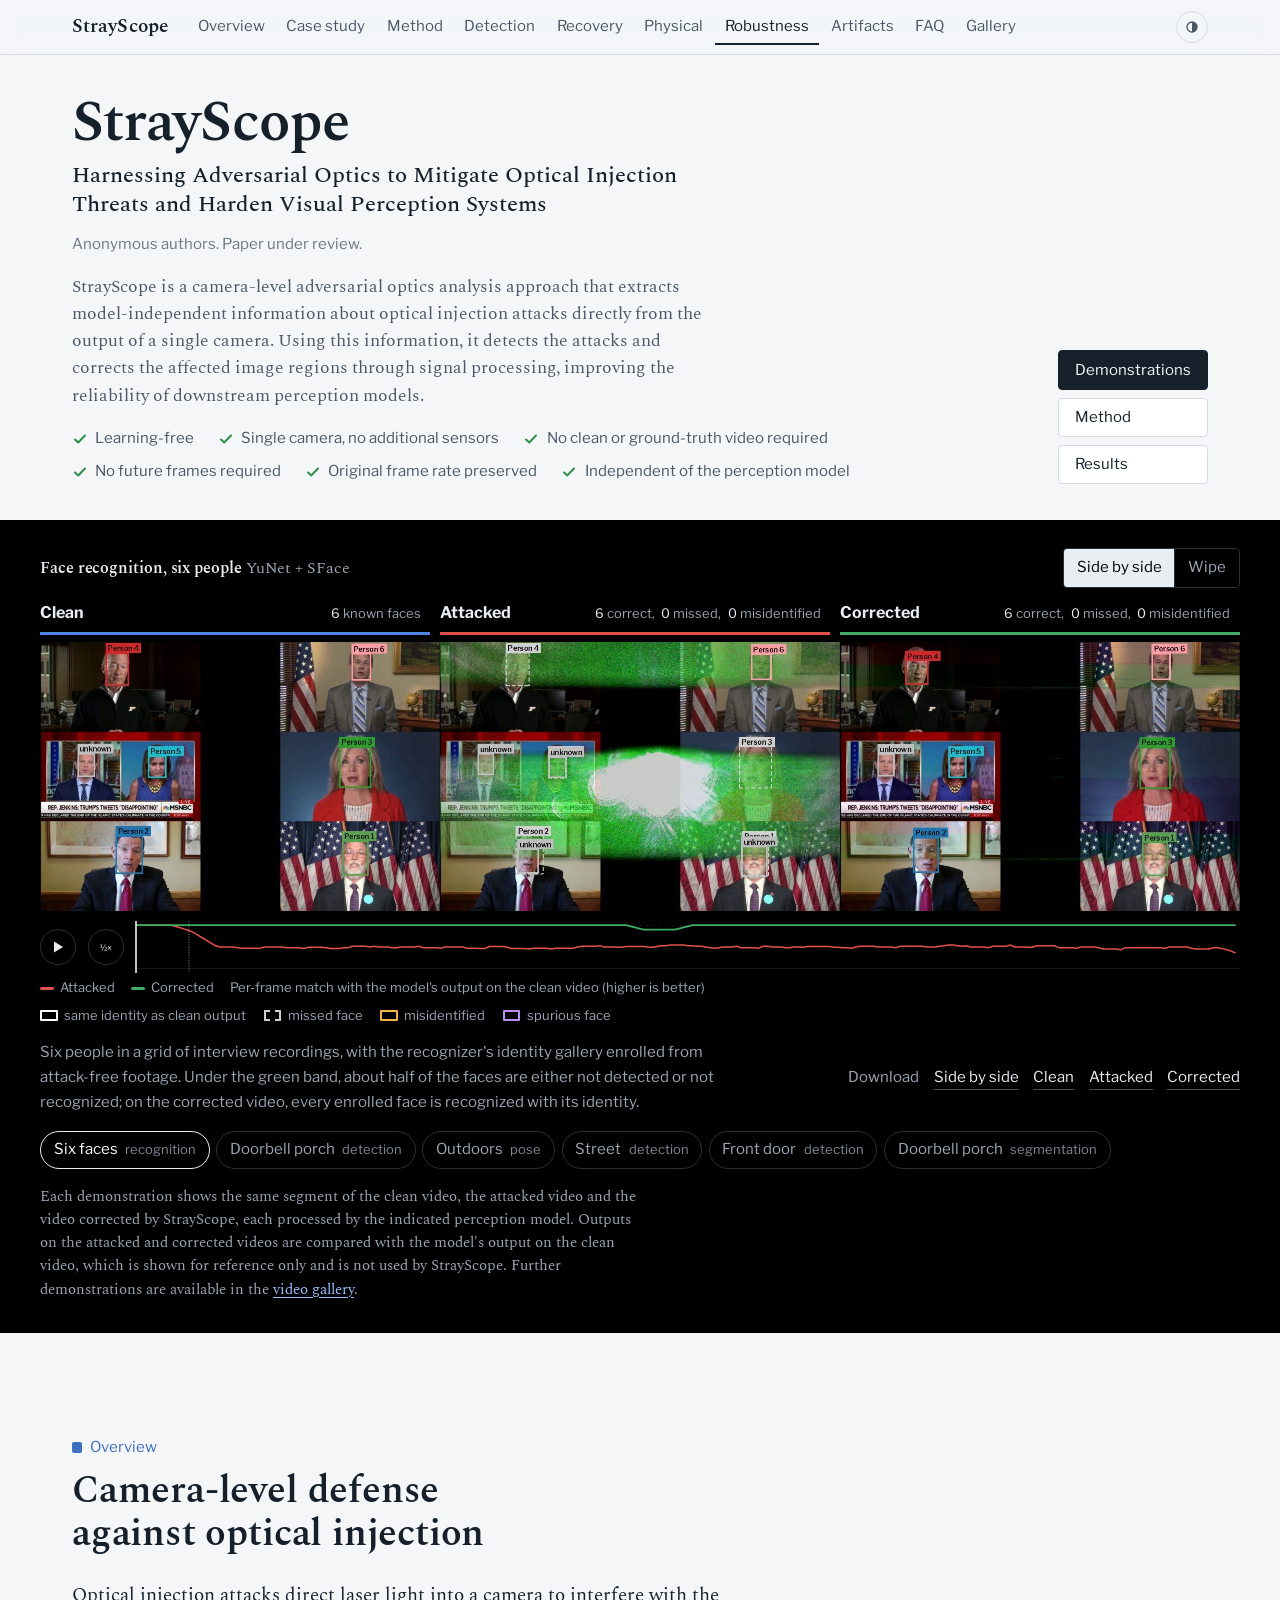
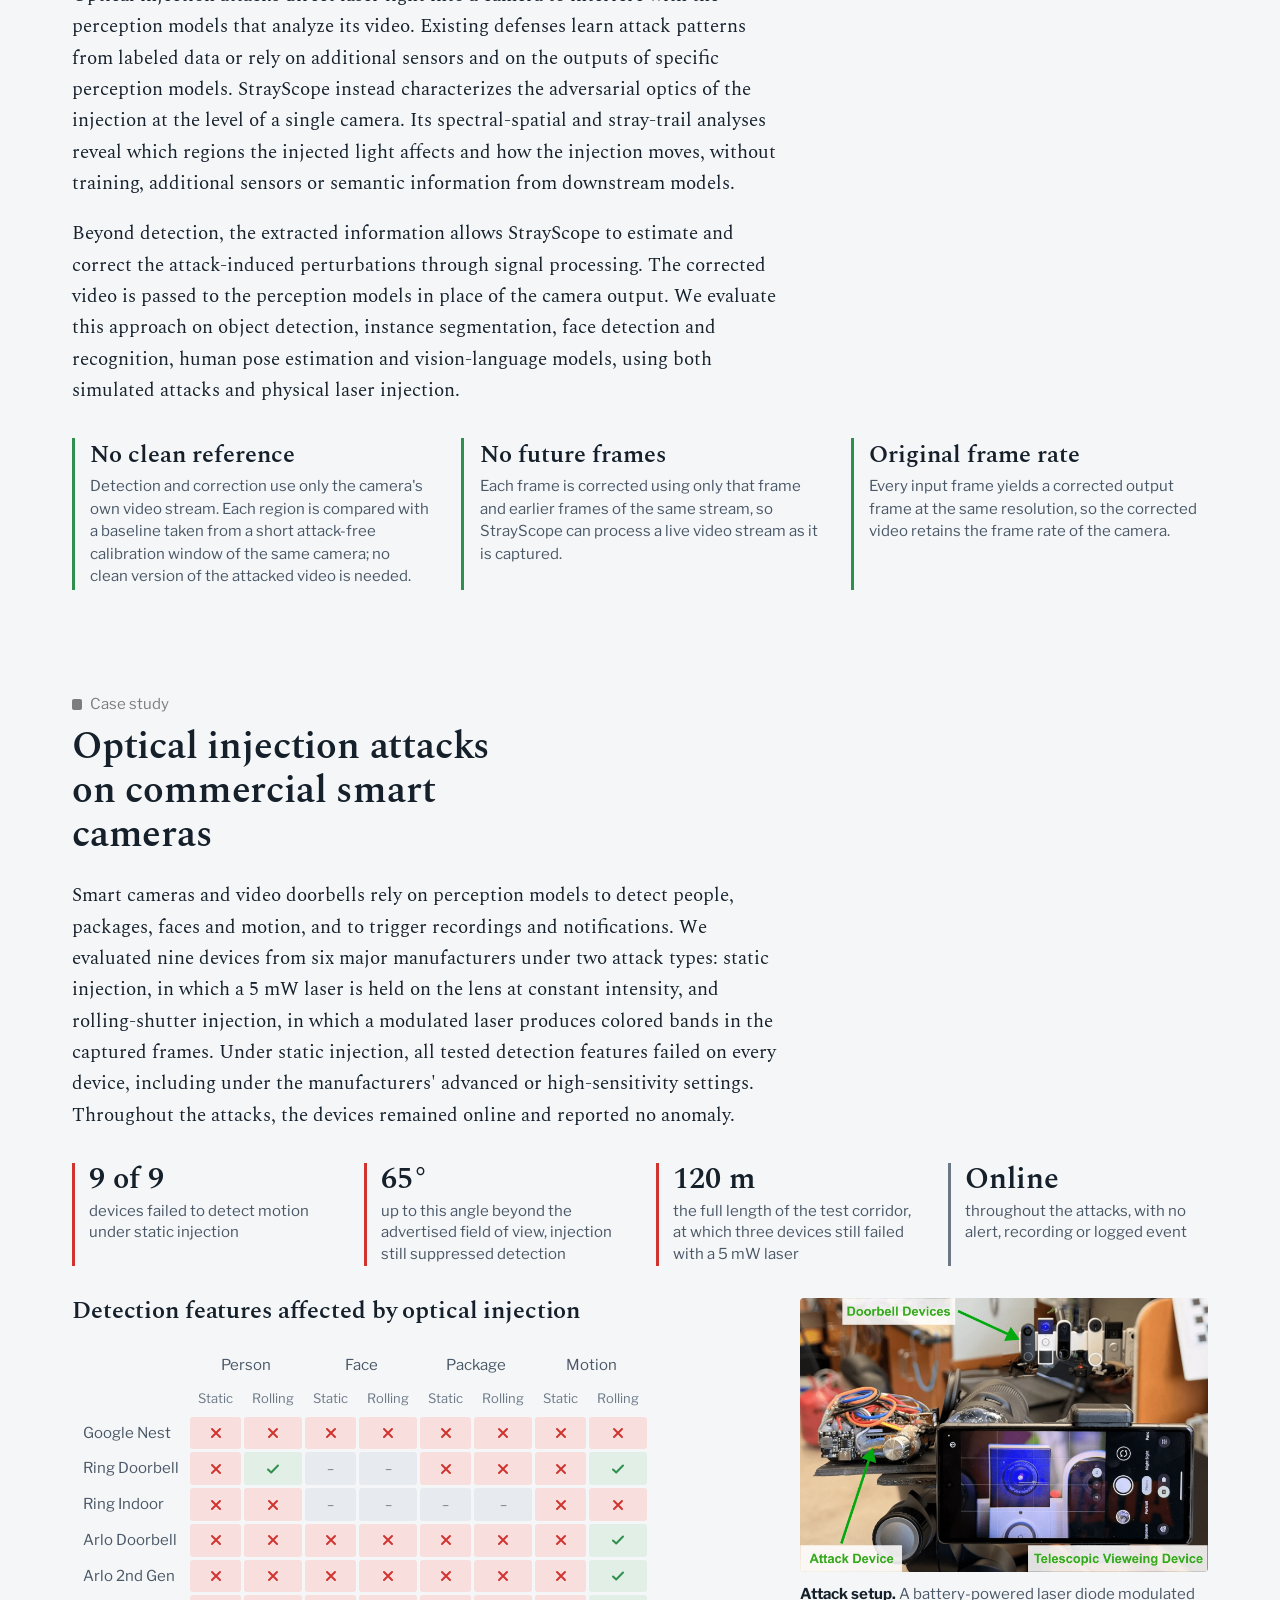
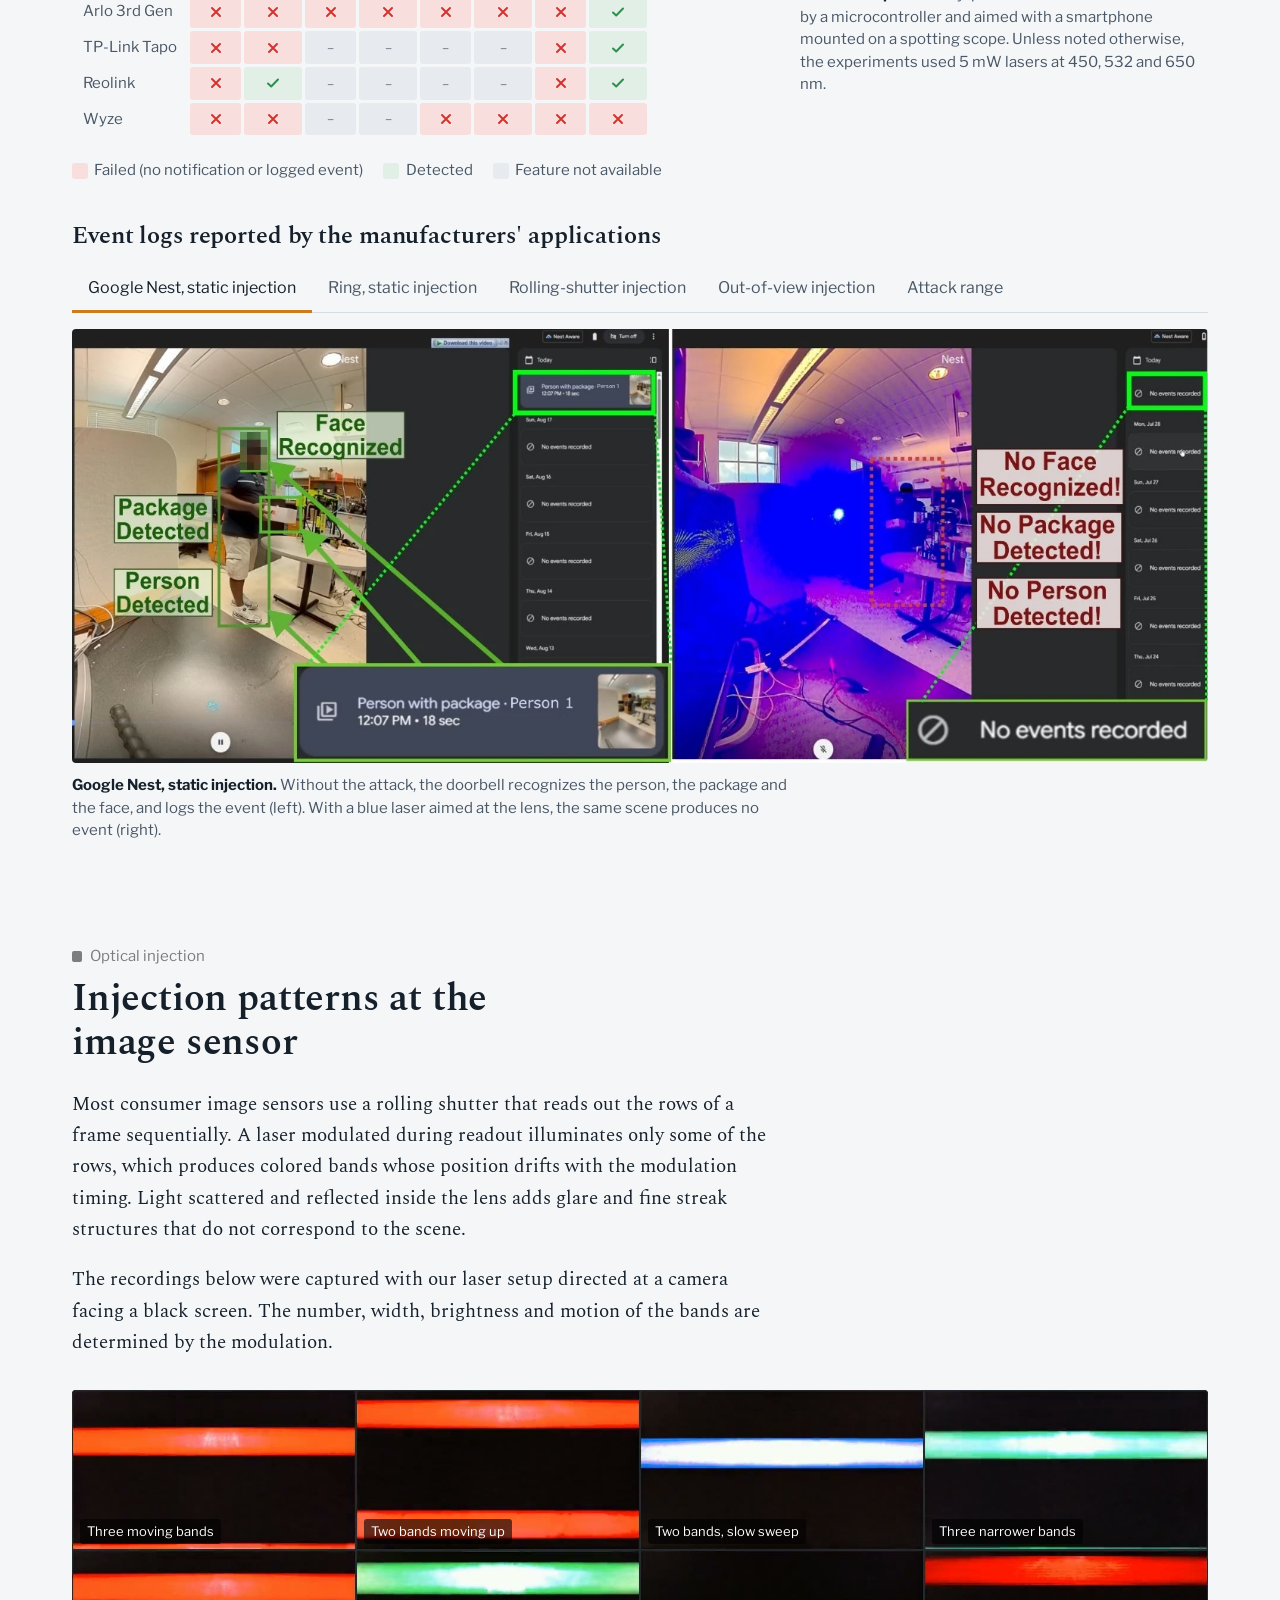
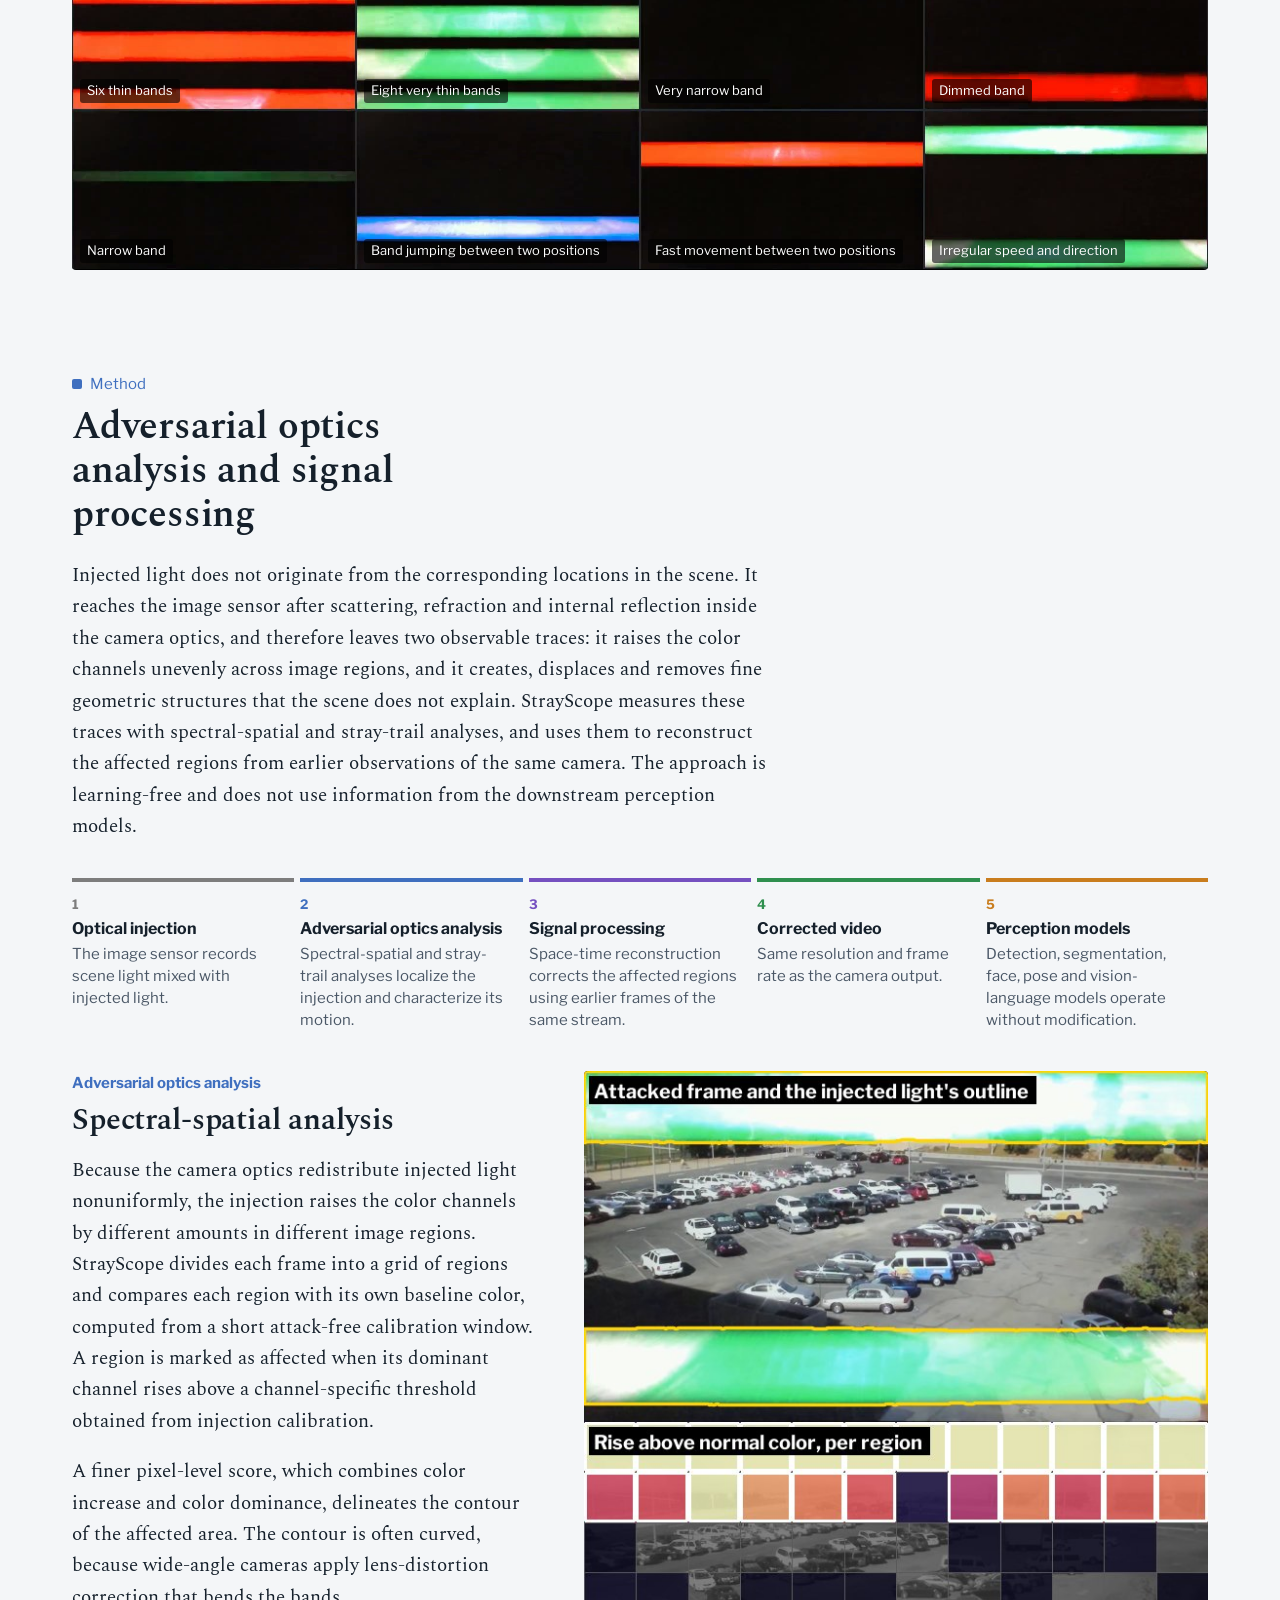
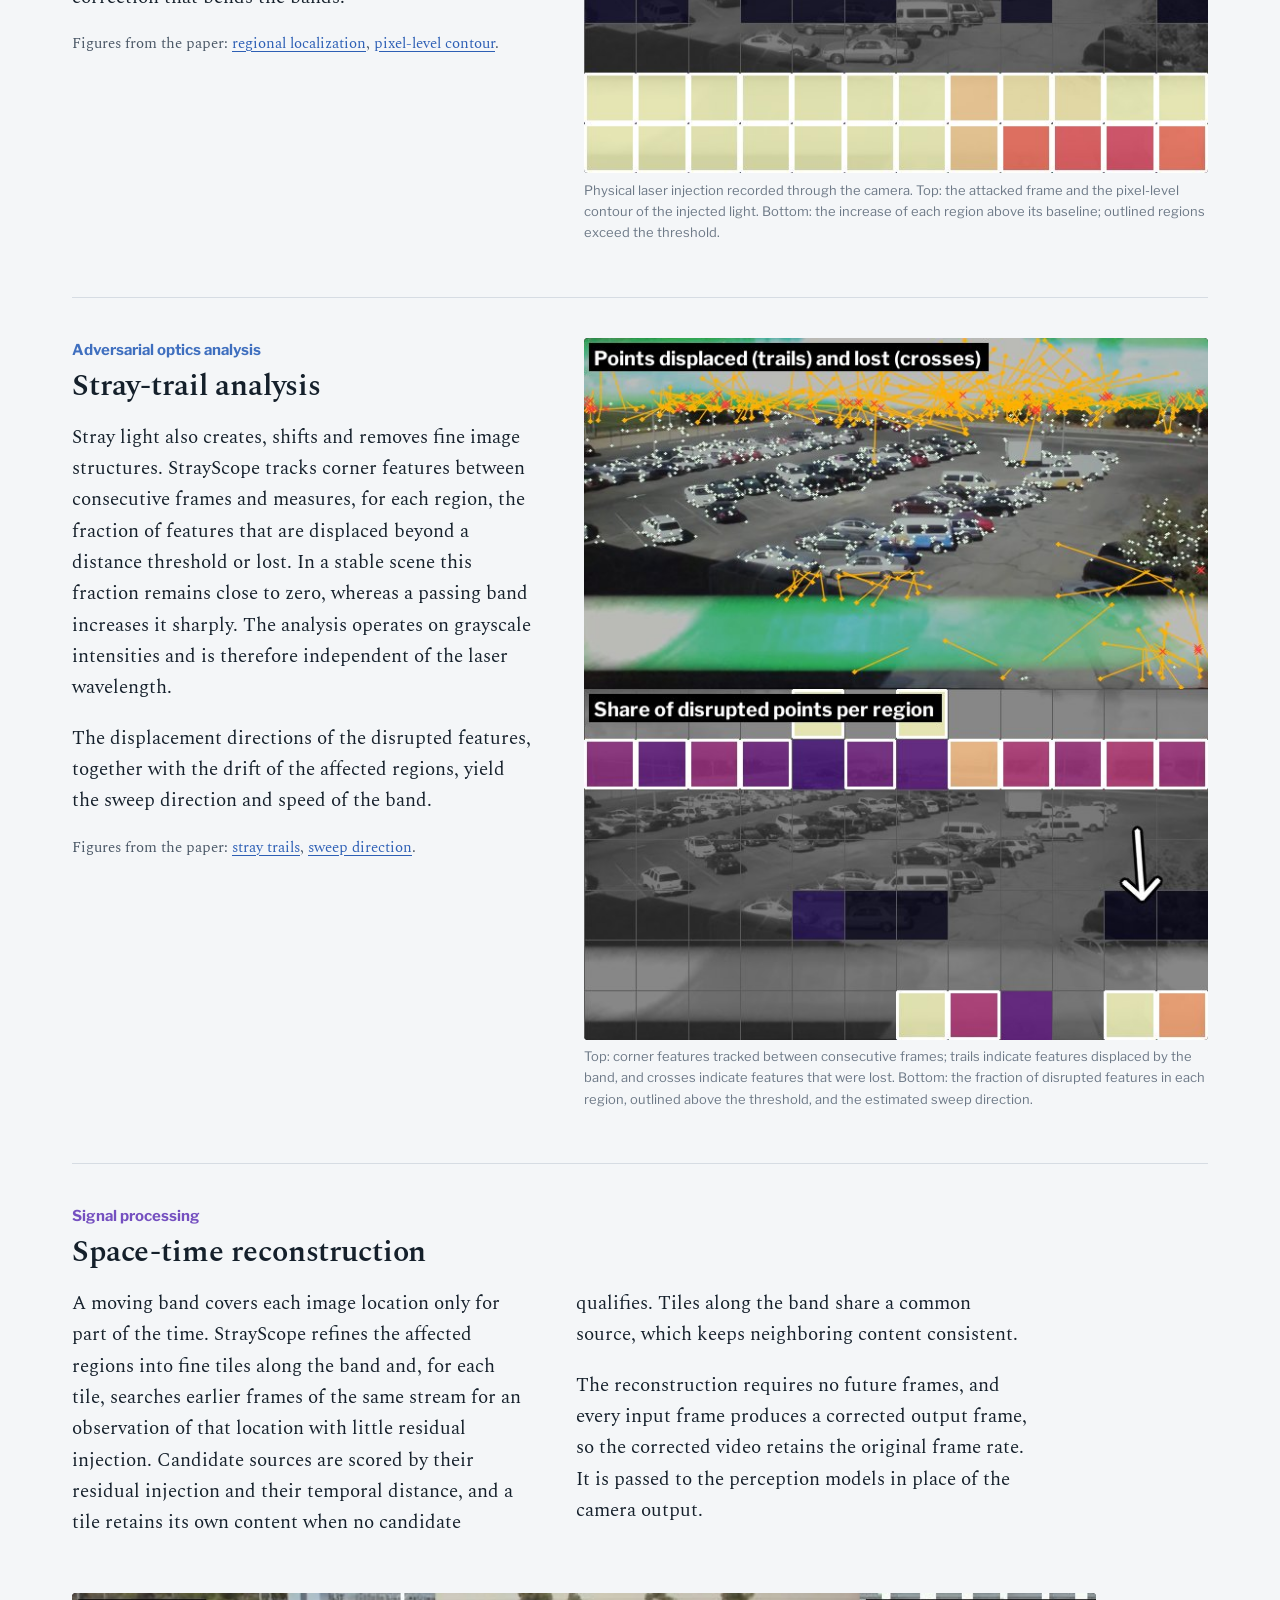
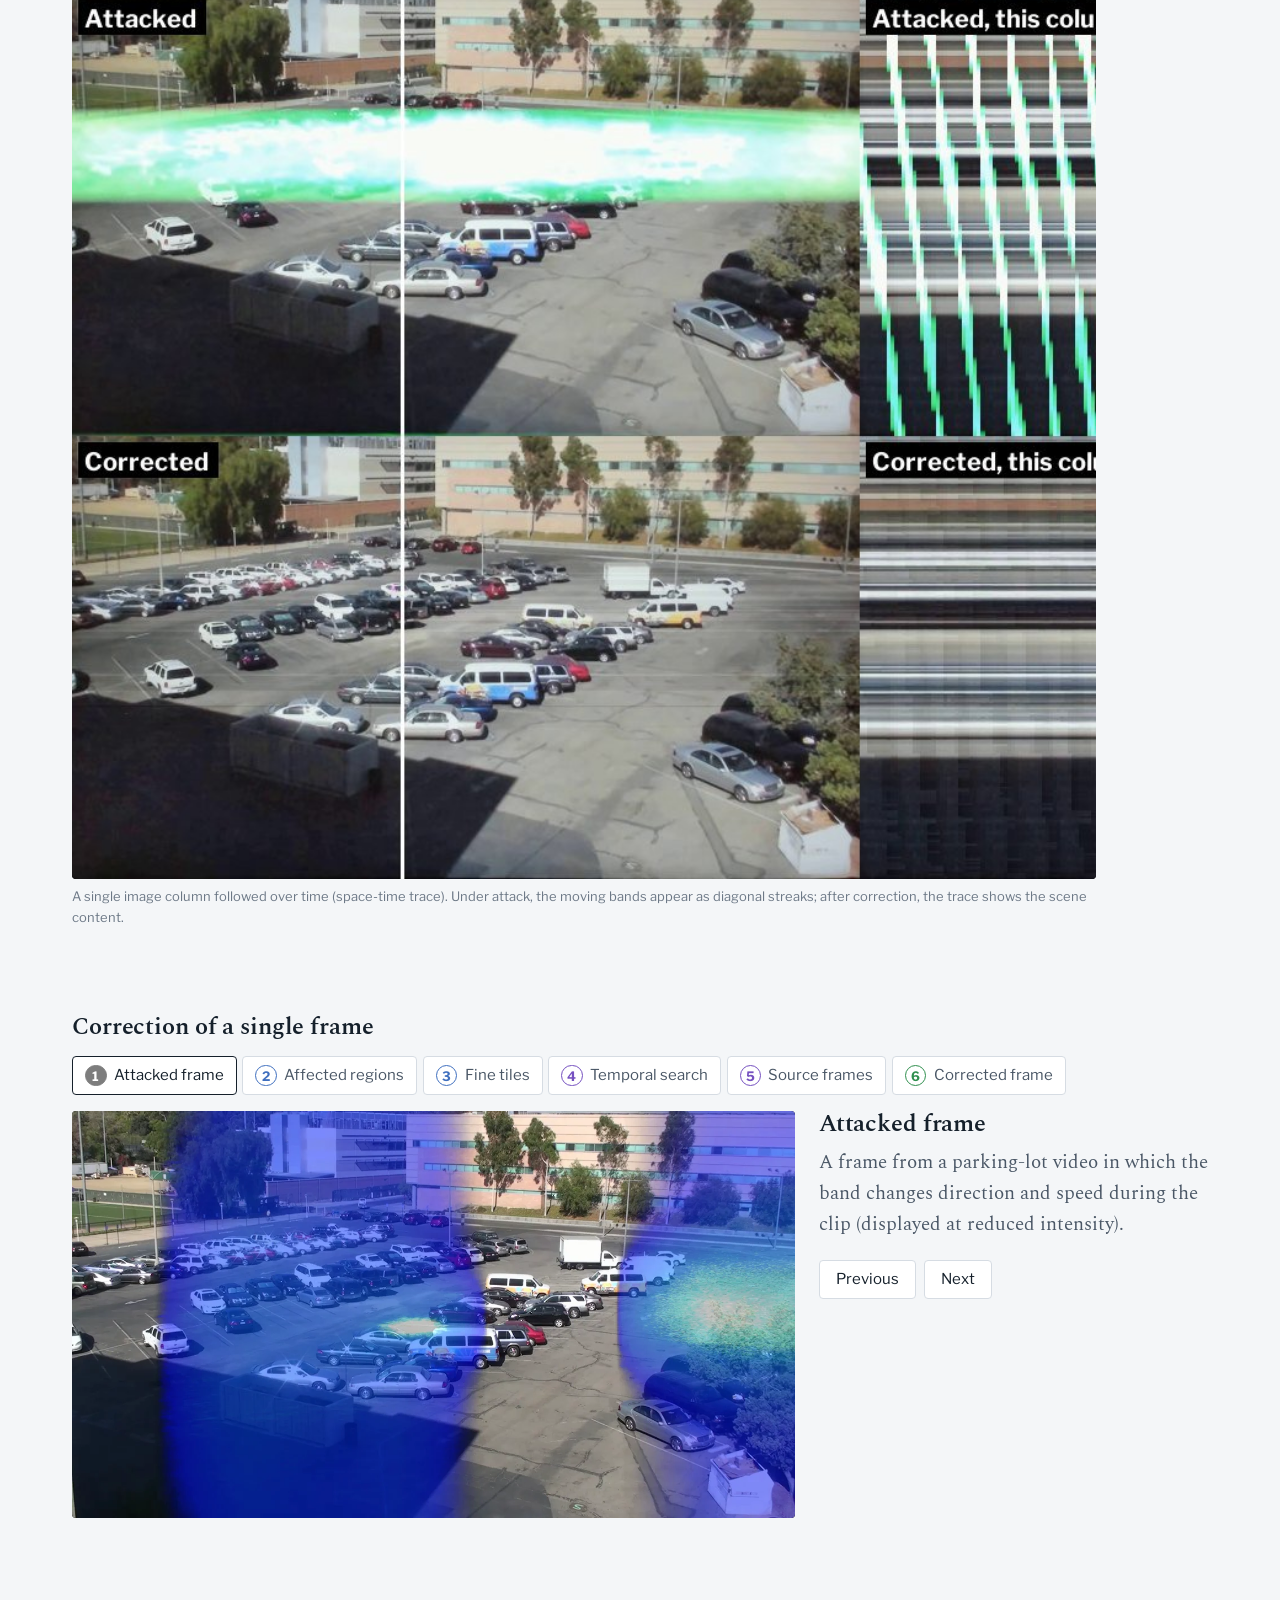
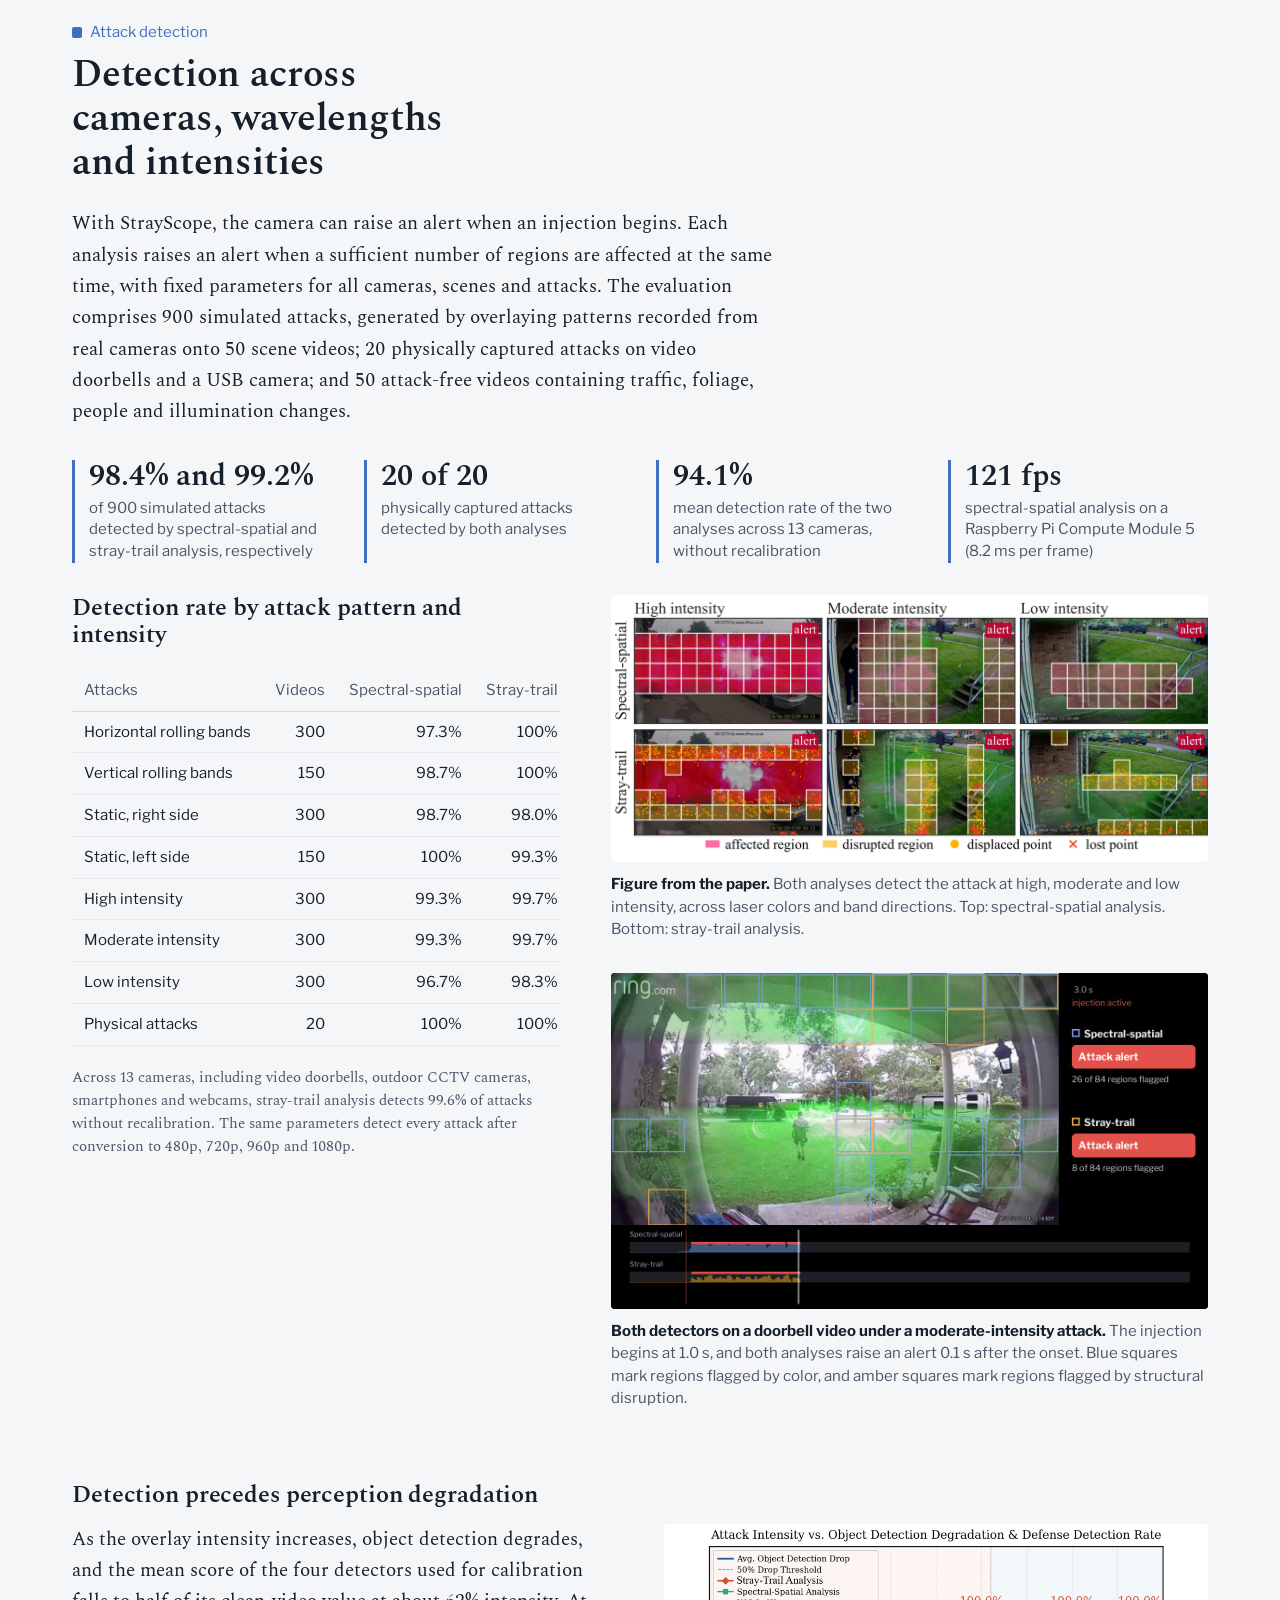
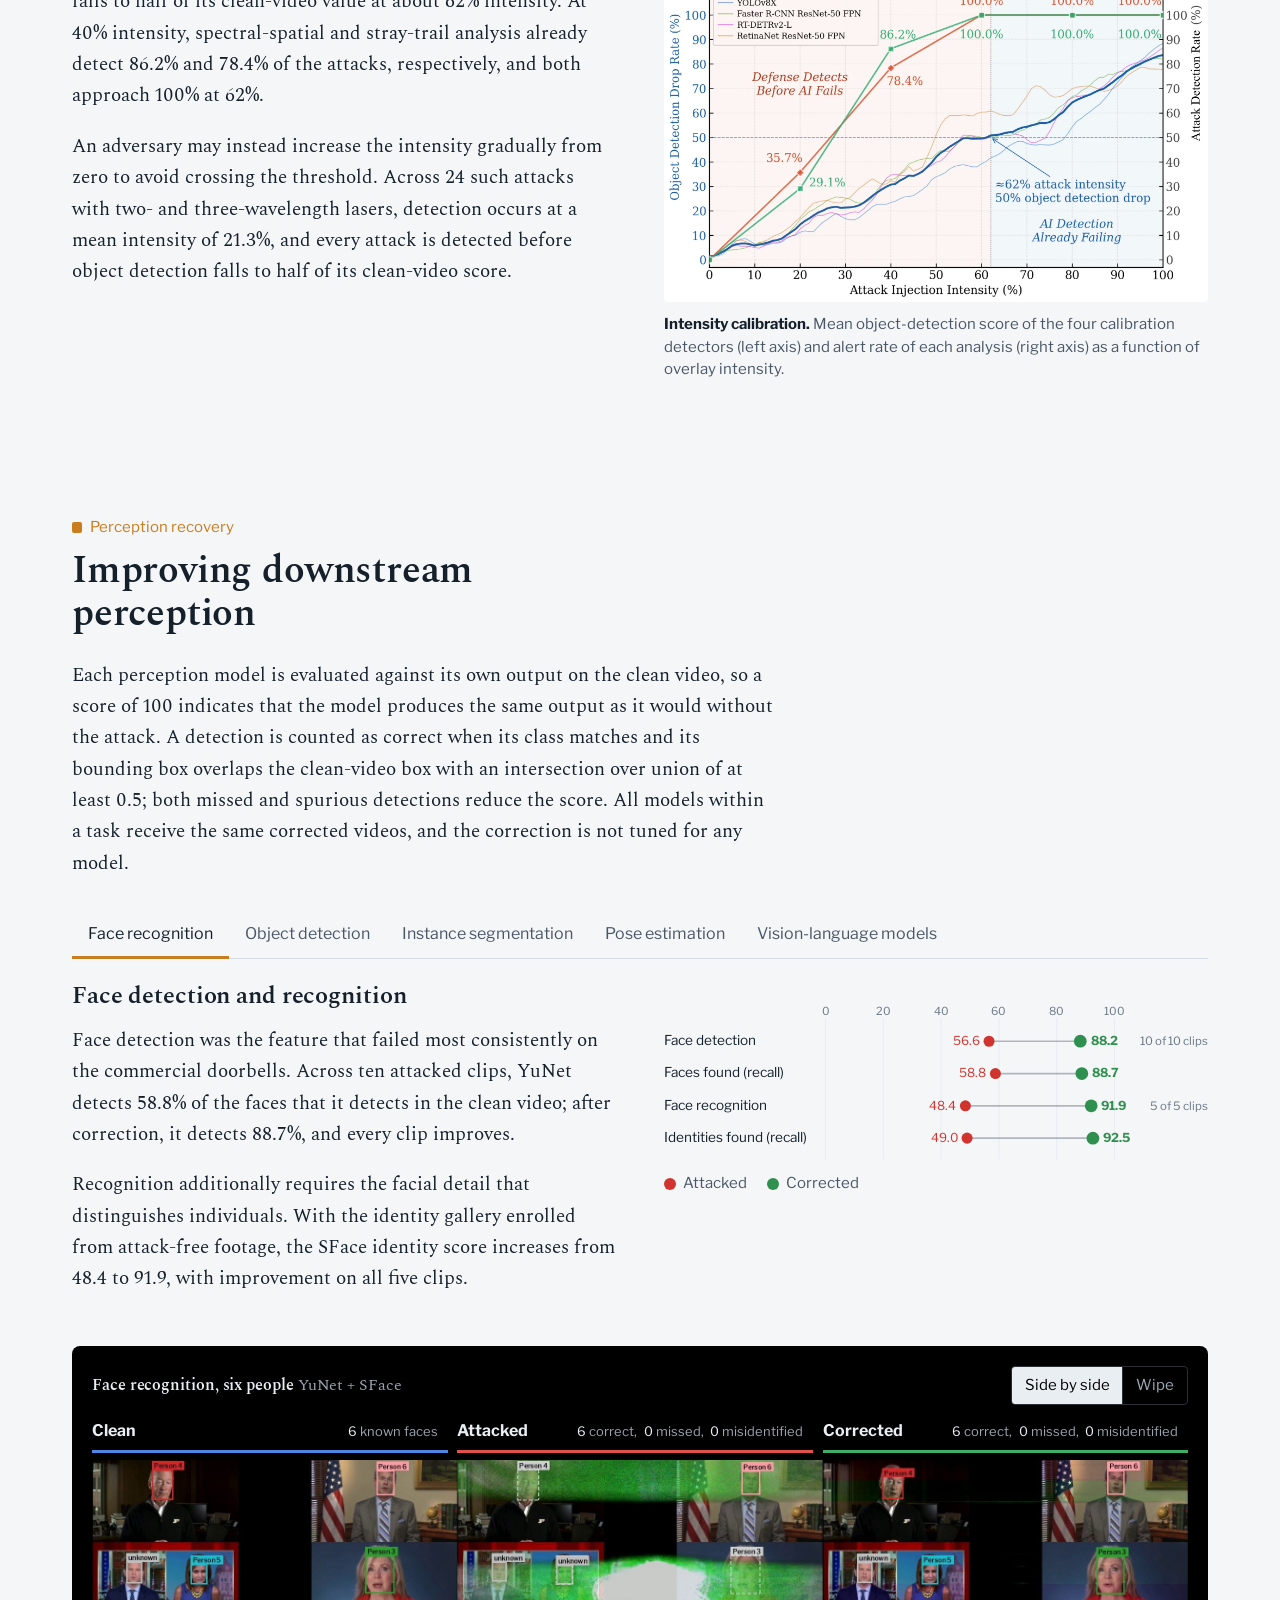
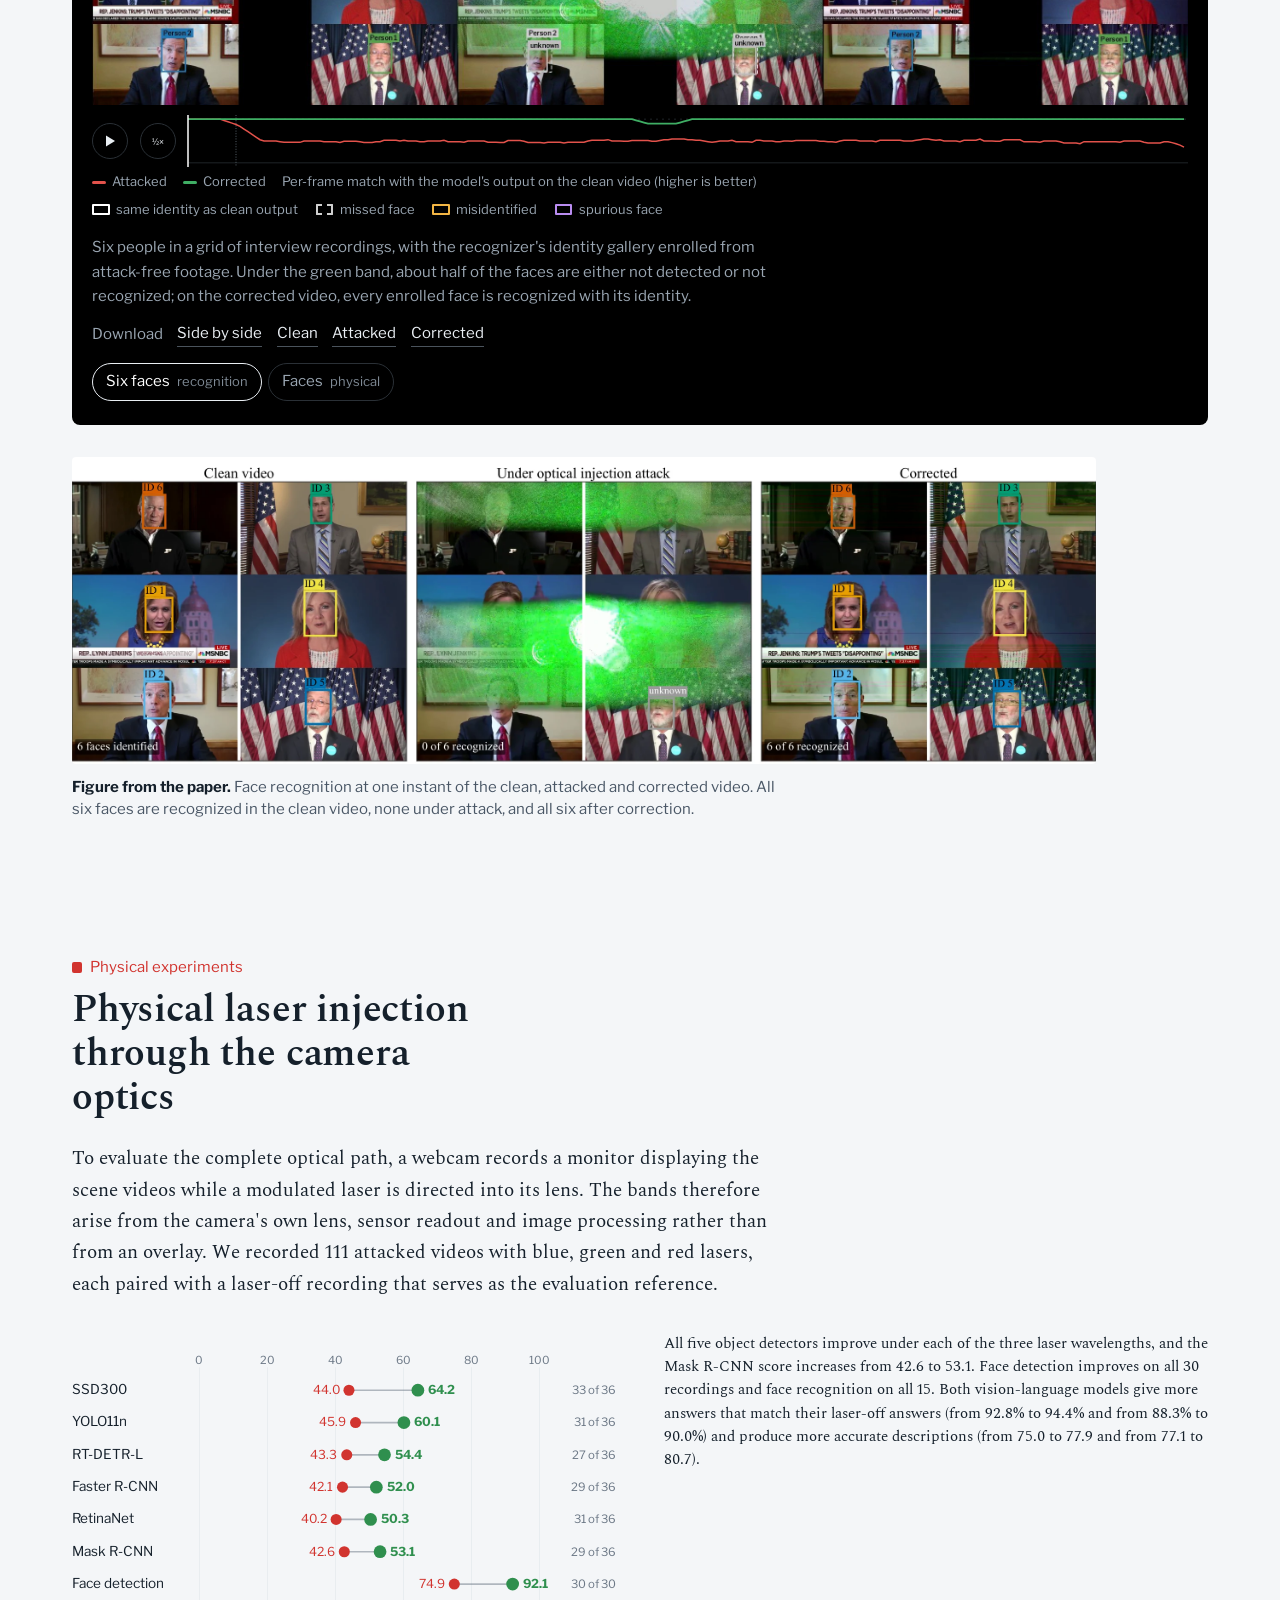
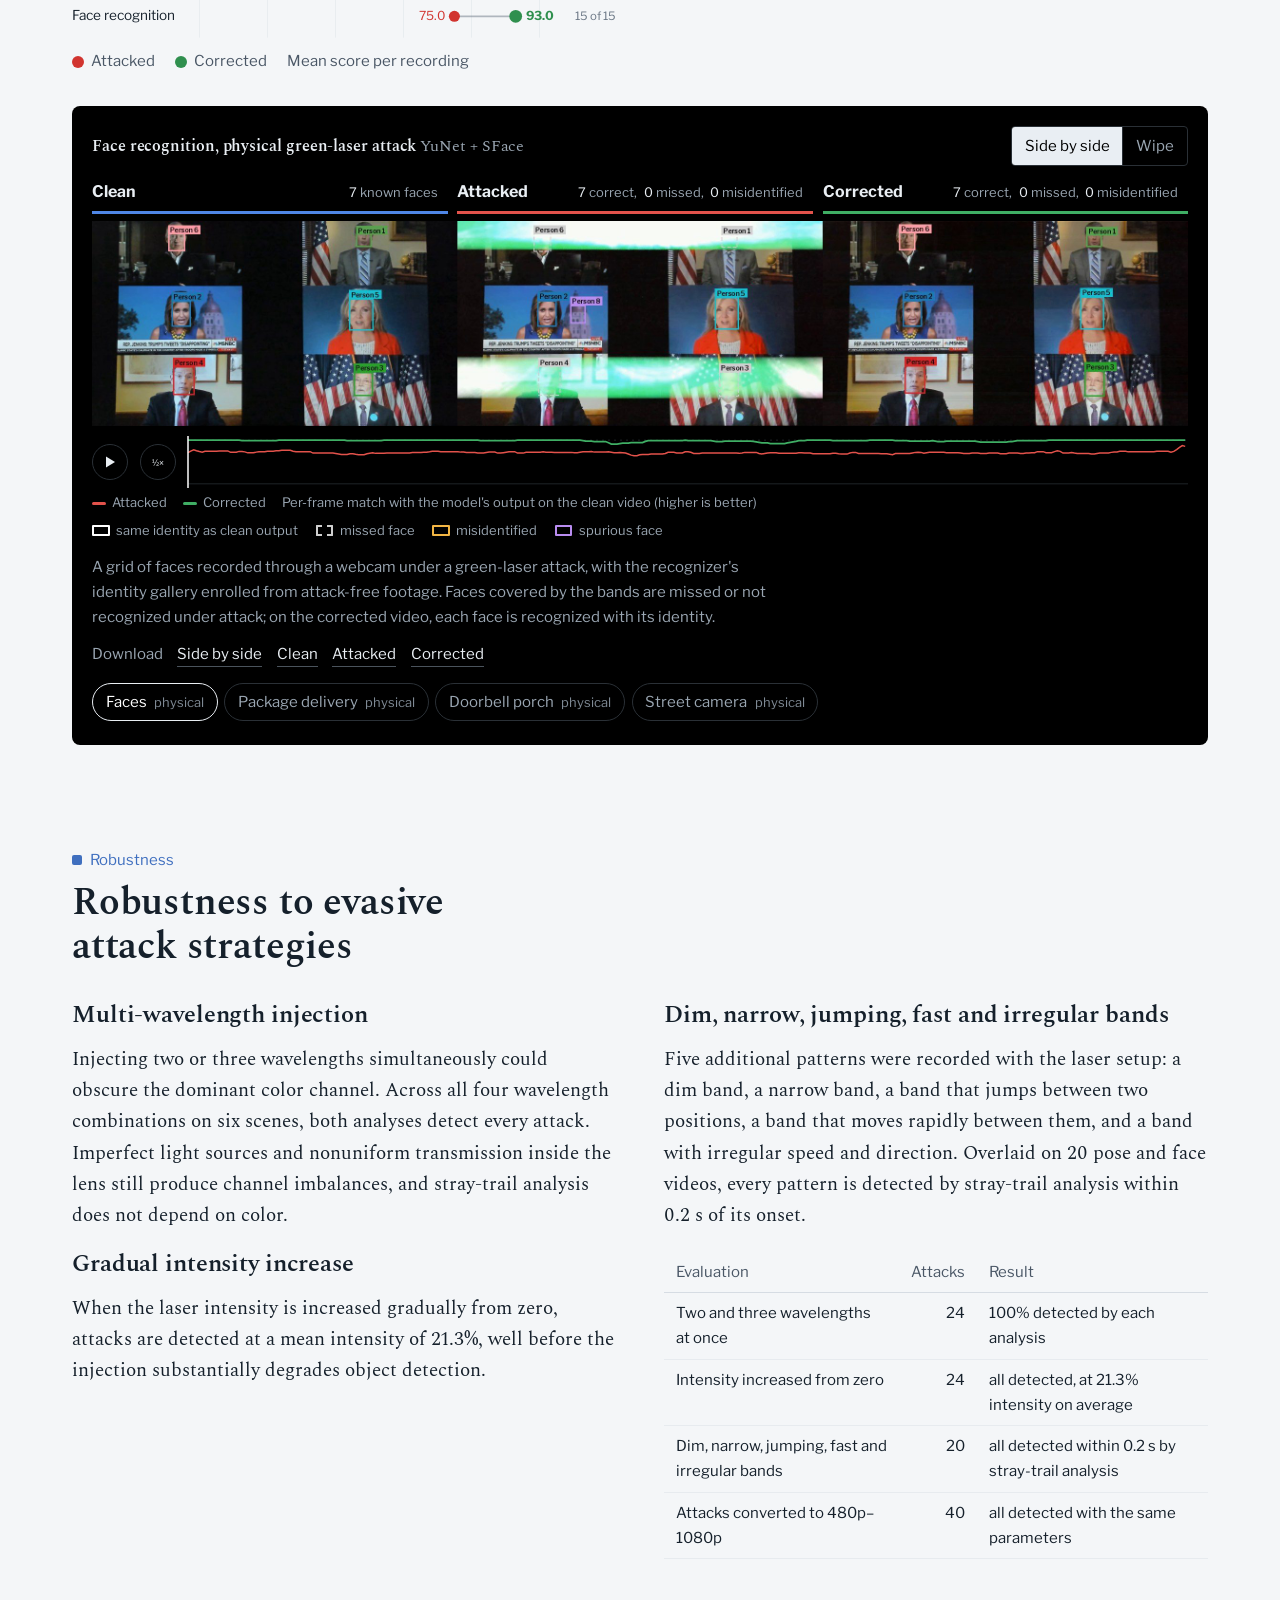
==== commit 183de3ef: "Revise project page: moderate-intensity demonstrations, academic text, artifacts to follow" ====
--- a/index.html
+++ b/index.html
@@ -1,568 +1,577 @@
-<!doctype html>
-<html lang="en">
-<head>
-<meta charset="utf-8">
-<meta name="viewport" content="width=device-width, initial-scale=1">
-<title>StrayScope</title>
-<meta name="description" content="StrayScope traces laser light injected into a camera from the camera's own video, detects the attack, and corrects the affected regions so object detectors, segmentation, face recognition, pose estimation and vision-language models work again.">
-<meta name="robots" content="noindex, nofollow">
-<meta name="referrer" content="no-referrer">
-<meta property="og:title" content="StrayScope">
-<meta property="og:description" content="Harnessing adversarial optics to mitigate optical injection threats and harden visual perception systems.">
-<meta property="og:image" content="assets/img/og.jpg">
-<meta name="color-scheme" content="light dark">
-<link rel="icon" href="assets/img/icon.svg" type="image/svg+xml">
-<link rel="preload" href="assets/fonts/spectral-latin-400-normal.woff2" as="font" type="font/woff2" crossorigin>
-<link rel="preload" href="assets/fonts/libre-franklin-latin-400-normal.woff2" as="font" type="font/woff2" crossorigin>
-<link rel="stylesheet" href="assets/css/site.css">
-<script type="module" src="assets/js/site.js"></script>
-</head>
-<body>
-<a class="skip" href="#main">Skip to content</a>
-
-<header class="site-head">
-  <div class="bar">
-    <a class="brand" href="#top">StrayScope</a>
-    <nav class="site-nav" aria-label="Sections">
-      <a href="#demos">Demos</a>
-      <a href="#threat">Threat</a>
-      <a href="#method">Method</a>
-      <a href="#detection">Detection</a>
-      <a href="#results">Perception</a>
-      <a href="#physical">Real laser</a>
-      <a href="#stress">Stress tests</a>
-      <a href="#artifacts">Artifacts</a>
-      <a href="#faq">Questions</a>
-      <a href="gallery.html">All videos</a>
-    </nav>
-    <button class="theme-toggle" type="button" aria-label="Use dark theme"><svg viewBox="0 0 16 16" width="14" height="14" aria-hidden="true"><path d="M8 1.5a6.5 6.5 0 1 0 0 13 6.5 6.5 0 0 0 0-13zm0 1.5v10a5 5 0 0 1 0-10z" fill="currentColor"/></svg></button>
-  </div>
-</header>
-
-<main id="main">
-
-<!-- ============================================================ hero -->
-<section class="hero" id="top">
-  <div class="wrap">
-    <div class="hero-grid">
-      <div>
-        <h1>StrayScope</h1>
-        <p class="title-long">Harnessing Adversarial Optics to Mitigate Optical Injection Threats and Harden Visual Perception Systems</p>
-        <p class="lede">A laser aimed at a camera's lens can make a smart camera miss the person, package or face in front of it while the camera stays online. StrayScope finds the injected light's traces in the camera's own video, detects the attack, and corrects the affected regions before any perception model sees the frame.</p>
-        <ul class="props">
-          <li><svg viewBox="0 0 16 16" aria-hidden="true"><path d="M3 8.5l3.2 3L13 4.5" stroke="currentColor" stroke-width="2" fill="none" stroke-linecap="round" stroke-linejoin="round"/></svg>No training data</li>
-          <li><svg viewBox="0 0 16 16" aria-hidden="true"><path d="M3 8.5l3.2 3L13 4.5" stroke="currentColor" stroke-width="2" fill="none" stroke-linecap="round" stroke-linejoin="round"/></svg>One camera, no extra sensors</li>
-          <li><svg viewBox="0 0 16 16" aria-hidden="true"><path d="M3 8.5l3.2 3L13 4.5" stroke="currentColor" stroke-width="2" fill="none" stroke-linecap="round" stroke-linejoin="round"/></svg>No clean reference video</li>
-          <li><svg viewBox="0 0 16 16" aria-hidden="true"><path d="M3 8.5l3.2 3L13 4.5" stroke="currentColor" stroke-width="2" fill="none" stroke-linecap="round" stroke-linejoin="round"/></svg>Independent of the perception model</li>
-          <li><svg viewBox="0 0 16 16" aria-hidden="true"><path d="M3 8.5l3.2 3L13 4.5" stroke="currentColor" stroke-width="2" fill="none" stroke-linecap="round" stroke-linejoin="round"/></svg>Original frame rate kept</li>
-        </ul>
-      </div>
-      <div class="hero-actions">
-        <a class="btn primary" href="#demos">Watch the demos</a>
-        <a class="btn" href="#method">How it works</a>
-        <a class="btn" href="#artifacts">Code and data</a>
-      </div>
-    </div>
-    <div class="meta"><p>Anonymous submission, paper under review.</p></div>
-  </div>
-</section>
-
-<section class="stage" id="demos" aria-label="Demo videos">
-  <div class="wrap">
-    <div data-player="phys-parking,phys-delivery,face-sim,pose-sim,houses-h,phys-porch,phys-face"></div>
-    <p class="small" style="color:var(--stage-ink-2);margin:1rem 0 0;max-width:72ch">Each demo plays the same moment three times: the clean video, the attacked video, and the attacked video after StrayScope's correction, each with the perception model's output. Errors are judged against the model's own output on the clean video. All corrections on this page use only the current and earlier frames. <a href="gallery.html">Browse all demo videos</a>.</p>
-  </div>
-</section>
-
-<!-- ============================================================ threat -->
-<section class="block" id="threat">
-  <div class="wrap">
-    <header class="prose">
-      <p class="kicker" style="color:var(--mod-inj)"><span class="dot"></span>The threat</p>
-      <h2>A 5 mW laser makes smart cameras miss what is in front of them</h2>
-      <p>Smart cameras and video doorbells run object detectors on their video to decide when to record and notify. We tested nine devices from six manufacturers. A laser held on the lens (static injection) stopped every device from reporting people, faces, packages and motion in every feature we tested, and none of them reported anything unusual. A laser switched on and off fast enough to paint colored bands across a rolling-shutter sensor (rolling-shutter injection) defeated most features as well.</p>
-    </header>
-
-    <div class="figures-row">
-      <div style="--c:var(--attacked)"><b>9 of 9</b><span>devices missed motion under static injection, also with high-sensitivity settings</span></div>
-      <div style="--c:var(--attacked)"><b>65&deg;</b><span>beyond the advertised field of view, the laser still suppressed detection</span></div>
-      <div style="--c:var(--attacked)"><b>120 m</b><span>the full length of our test corridor, reached with a 5 mW laser on three devices</span></div>
-      <div style="--c:var(--ink-3)"><b>Online</b><span>throughout: no alert, no recording, no event in the app</span></div>
-    </div>
-
-    <div class="threat-grid">
-      <div class="matrix">
-        <h3>Which detection features failed</h3>
-        <div class="table-wrap" data-matrix></div>
-        <div class="matrix-key"><span><i style="background:color-mix(in srgb,var(--attacked) 16%,var(--surface))"></i>Failed: no notification, no event logged</span><span><i style="background:color-mix(in srgb,var(--corrected) 14%,var(--surface))"></i>Still detected</span><span><i style="background:var(--rule-2)"></i>Feature not offered</span></div>
-      </div>
-      <figure class="fig" style="margin-top:0">
-        <img class="zoomable" src="assets/img/photos/attack-setup.webp" alt="A battery-powered laser module with a microcontroller on a tripod next to a phone mounted on a spotting scope, aimed at a row of video doorbells." loading="lazy" width="1500" height="1008">
-        <figcaption><b>The attack device.</b> A battery-powered laser diode with a microcontroller, aimed through a phone mounted on a spotting scope. We used 5 mW lasers at 450, 532 and 650 nm.</figcaption>
-      </figure>
-    </div>
-
-    <div class="tabs evidence">
-      <h3>What the devices' own apps report</h3>
-      <div class="tablist" role="tablist" aria-label="Device evidence">
-        <button role="tab" type="button" aria-selected="true" aria-controls="ev-nest" id="tev-nest">Google Nest, static laser</button>
-        <button role="tab" type="button" aria-selected="false" aria-controls="ev-ring" id="tev-ring" tabindex="-1">Ring, static laser</button>
-        <button role="tab" type="button" aria-selected="false" aria-controls="ev-roll" id="tev-roll" tabindex="-1">Rolling-shutter laser</button>
-        <button role="tab" type="button" aria-selected="false" aria-controls="ev-oov" id="tev-oov" tabindex="-1">Out of view</button>
-        <button role="tab" type="button" aria-selected="false" aria-controls="ev-range" id="tev-range" tabindex="-1">120 m range</button>
-      </div>
-      <figure class="tabpanel" role="tabpanel" id="ev-nest" aria-labelledby="tev-nest">
-        <img class="zoomable" src="assets/img/photos/nest-static-attack.webp" alt="Google Nest app: without attack it logs a person with a package and a recognized face; under a blue laser it logs no events." loading="lazy" width="1500" height="573">
-        <figcaption><b>Google Nest, static injection.</b> Without the laser the doorbell recognizes the person, the package and the face and logs the event (left). Under a blue laser the same scene produces no event at all (right).</figcaption>
-      </figure>
-      <figure class="tabpanel" role="tabpanel" id="ev-ring" aria-labelledby="tev-ring" hidden>
-        <img class="zoomable" src="assets/img/photos/ring-static-attack.webp" alt="Ring app: package and person notifications without attack; under laser injection the event history shows no events." loading="lazy" width="1500" height="802">
-        <figcaption><b>Ring doorbell, static injection.</b> Without the laser the app sends a package alert and a person alert (left). Under the laser the event history reads "No Events Found" (right).</figcaption>
-      </figure>
-      <figure class="tabpanel" role="tabpanel" id="ev-roll" aria-labelledby="tev-roll" hidden>
-        <img class="zoomable" src="assets/img/photos/nest-ring-rolling-attack.webp" alt="Rolling-shutter attack: Nest logs no events; Ring detects the person but not the package." loading="lazy" width="1500" height="581">
-        <figcaption><b>Rolling-shutter injection.</b> Google Nest logs nothing (left). Ring still reports the person but misses the package the person is carrying (right): a model can fail for one class and keep working for another.</figcaption>
-      </figure>
-      <figure class="tabpanel" role="tabpanel" id="ev-oov" aria-labelledby="tev-oov" hidden>
-        <img class="zoomable" src="assets/img/photos/out-of-view.webp" alt="Four night photos: a package on a porch, a laser aimed at the doorbell from outside its view, a blue-flooded camera image, and the porch without the package." loading="lazy" width="1500" height="545">
-        <figcaption><b>Out-of-view attack.</b> The laser sits outside the doorbell's field of view and hits the side of its wide-angle lens. The package is taken and the doorbell records nothing.</figcaption>
-      </figure>
-      <figure class="tabpanel" role="tabpanel" id="ev-range" aria-labelledby="tev-range" hidden>
-        <img class="zoomable" src="assets/img/photos/distance-corridor.webp" alt="A long corridor with a doorbell on a tripod at the far end and the laser and viewing scope in the foreground." loading="lazy" width="1500" height="1035" style="max-height:62vh">
-        <figcaption><b>Range.</b> The corridor used for the distance tests. With 5 mW lasers, three of five doorbells still failed at the far end, 120 m away; that is a lower bound set by the corridor's length. With 50 mW, all five failed at 120 m.</figcaption>
-      </figure>
-    </div>
-  </div>
-</section>
-
-<!-- ============================================================ what the camera records -->
-<section class="block" id="patterns">
-  <div class="wrap">
-    <header class="prose">
-      <p class="kicker" style="color:var(--mod-inj)"><span class="dot"></span>Optical injection</p>
-      <h2>What the injected light looks like to the sensor</h2>
-      <p>Most consumer image sensors read their rows one after another. A laser that blinks during the readout lights some rows and not others, so it appears as colored bands that move as the timing drifts. Light that scatters and reflects inside the lens adds glare and fine streaks that do not belong to the scene.</p>
-      <p>These clips are real recordings of our laser rig shining into a camera that faces a black screen. An attacker controls the number of bands, their width and brightness, and how they move.</p>
-    </header>
-    <figure class="atlas" data-atlas style="margin-top:1.5rem">
-      <video class="loop-video" data-src="assets/video/pattern-atlas.mp4" poster="assets/img/pattern-atlas-poster.jpg" muted loop playsinline preload="none" data-autoplay aria-label="Twelve recorded laser patterns: moving bands, multiple thin bands, dim and narrow bands, and bands that jump or move irregularly."></video>
-    </figure>
-  </div>
-</section>
-
-<!-- ============================================================ method -->
-<section class="block" id="method">
-  <div class="wrap">
-    <header class="prose">
-      <p class="kicker" style="color:var(--mod-aoa)"><span class="dot"></span>Method</p>
-      <h2>Reading the injected light's traces in the camera's own video</h2>
-      <p>Injected light reaches the sensor along paths that scene light never takes. It does not raise the colors evenly across the frame, and it creates, moves and erases small image structures that the scene does not explain. StrayScope measures both effects with classical signal processing, and then uses those measurements to rebuild the affected parts of each frame. Nothing is trained, and nothing about the downstream perception model is used.</p>
-    </header>
-
-    <ol class="pipeline" aria-label="StrayScope pipeline">
-      <li style="--c:var(--mod-inj)"><b>Optical injection</b><span>The sensor records scene light mixed with injected light.</span></li>
-      <li style="--c:var(--mod-aoa)"><b>Adversarial optics analysis</b><span>Spectral-spatial and stray-trail analyses locate the injection and measure how it moves.</span></li>
-      <li style="--c:var(--mod-sp)"><b>Signal processing</b><span>Space-time reconstruction rebuilds the affected regions from nearby frames of the same stream.</span></li>
-      <li style="--c:var(--mod-cor)"><b>Corrected data</b><span>Same resolution and frame rate as the camera output.</span></li>
-      <li style="--c:var(--mod-per)"><b>Perception models</b><span>Any detector, segmenter, face or pose model, or vision-language model runs unchanged.</span></li>
-    </ol>
-
-    <div class="step" style="--c:var(--mod-aoa)">
-      <div class="prose">
-        <p class="tag-mod">Adversarial optics analysis</p>
-        <h3>Spectral-spatial analysis</h3>
-        <p>The lens spreads the injected light unevenly, so it raises the color channels by different amounts in different places. StrayScope divides each frame into regions and compares each region with its own normal color, learned from a short attack-free calibration window. A region is affected when its strongest channel rises above a threshold set from that channel's response to injection.</p>
-        <p>A finer per-pixel score combines color increase and color dominance and traces the outline of the affected area. The outline is often curved: wide-angle cameras correct their lens distortion, and that bends the bands.</p>
-        <p class="small muted">Paper figures: <a href="#" data-fig="fig1-localization">regional localization</a>, <a href="#" data-fig="fig2-pixel-contour">pixel-level contour</a>.</p>
-      </div>
-      <div class="media">
-        <video class="loop-video" data-src="assets/video/mech-spectral.mp4" poster="assets/img/mech-spectral.jpg" muted loop playsinline preload="none" data-autoplay aria-label="Attacked video with the affected regions lighting up as the band moves, and the band's pixel-level outline."></video>
-        <p class="media-label">Real laser, recorded through the camera. Top: the attacked frame and the outline of the pixels the injected light reaches. Bottom: each region's rise above its normal color; bordered regions are above the threshold.</p>
-      </div>
-    </div>
-
-    <div class="step" style="--c:var(--mod-aoa)">
-      <div class="prose">
-        <p class="tag-mod">Adversarial optics analysis</p>
-        <h3>Stray-trail analysis</h3>
-        <p>Stray light also creates, shifts and erases fine image structure. StrayScope tracks corner points from one frame to the next and counts, in each region, the share of points that jump farther than a set distance or disappear. In a stable scene that share stays near zero; a passing band drives it up. The count uses gray levels only, so it does not depend on the laser's color.</p>
-        <p>The directions in which the disrupted points move, together with the drift of the affected regions, give the band's sweep direction and speed.</p>
-        <p class="small muted">Paper figures: <a href="#" data-fig="fig3-stray-trail">stray trails</a>, <a href="#" data-fig="fig5-sweep">sweep direction</a>.</p>
-      </div>
-      <div class="media">
-        <video class="loop-video" data-src="assets/video/mech-trails.mp4" poster="assets/img/mech-trails.jpg" muted loop playsinline preload="none" data-autoplay aria-label="Tracked points between frames; points displaced by the band leave trails, lost points are crossed, and disrupted regions are shaded."></video>
-        <p class="media-label">Top: corner points tracked between consecutive frames; trails mark points the band displaced, crosses points it erased. Bottom: the share of disrupted points per region, bordered above the threshold, and the measured sweep direction.</p>
-      </div>
-    </div>
-
-    <div class="step wide" style="--c:var(--mod-sp)">
-      <div class="prose">
-        <p class="tag-mod">Signal processing</p>
-        <h3>Space-time reconstruction</h3>
-        <p>A moving band covers each place only part of the time. StrayScope refines the affected regions into fine tiles along the band and, for each tile, searches nearby frames of the same stream for an observation of that place with little injection left. Candidates are scored by the injection they still carry and by how far away they are in time; a tile keeps its own content when no candidate passes. Tiles along the band share a source, so neighboring pieces stay consistent.</p>
-        <p>Every input frame gets a corrected frame, so the video keeps its frame rate. The corrected video is handed to the perception models in place of the camera output.</p>
-      </div>
-      <div class="media">
-        <video class="loop-video" data-src="assets/video/mech-trace.mp4" poster="assets/img/mech-trace.jpg" muted loop playsinline preload="none" data-autoplay aria-label="Space-time trace of one image column over time, before and after correction, next to the attacked and corrected frames."></video>
-        <p class="media-label">One image column followed over time (a space-time trace). Under attack the moving bands draw diagonal streaks; after correction the trace shows the scene again.</p>
-      </div>
-    </div>
-
-    <div class="stepper" style="--c:var(--mod-sp)">
-      <h3>One frame, step by step</h3>
-      <div class="stepper-tabs" role="tablist" aria-label="Correction steps">
-        <button role="tab" type="button" style="--c:var(--mod-inj)"><span class="n">1</span>Attacked frame</button>
-        <button role="tab" type="button" style="--c:var(--mod-aoa)"><span class="n">2</span>Affected regions</button>
-        <button role="tab" type="button" style="--c:var(--mod-aoa)"><span class="n">3</span>Fine targets</button>
-        <button role="tab" type="button" style="--c:var(--mod-sp)"><span class="n">4</span>Search over time</button>
-        <button role="tab" type="button" style="--c:var(--mod-sp)"><span class="n">5</span>Source time</button>
-        <button role="tab" type="button" style="--c:var(--mod-cor)"><span class="n">6</span>Corrected</button>
-      </div>
-      <div class="stepper-body">
-        <img src="assets/img/steps/1.webp" alt="" width="1280" height="720">
-        <div>
-          <h4></h4>
-          <p class="step-text"></p>
-          <div class="stepper-nav"><button class="btn prev" type="button">Previous</button><button class="btn next" type="button">Next</button></div>
-        </div>
-      </div>
-      <script type="application/json">[
-        {"img":"assets/img/steps/1.webp","title":"Attacked frame","alt":"A parking lot crossed by two blue laser bands.","text":"One frame of a parking-lot video whose band changes direction and speed during the clip (shown at reduced intensity)."},
-        {"img":"assets/img/steps/2.webp","title":"Affected regions","alt":"The frame with affected regions shaded and displaced feature points marked.","text":"Spectral-spatial analysis marks the regions whose color rose above threshold; the dots are feature points the band displaced since the previous frame."},
-        {"img":"assets/img/steps/3.webp","title":"Fine targets","alt":"Fine tiles along the bands, shaded by injection strength.","text":"The regions are refined into fine tiles along the band, shaded by how much injected light each tile carries."},
-        {"img":"assets/img/steps/4.webp","title":"Search over time","alt":"A space-time image of one row over the search window with dots marking chosen source frames.","text":"One image row across the search window, with the past at the top and the current frame at the bottom. The bands show as moving traces; each dot marks the frame a tile takes its content from, in the gaps where the band had passed."},
-        {"img":"assets/img/steps/5.webp","title":"Source time","alt":"The replaced tiles colored by how far back their source frame is.","text":"Each replaced tile colored by how far back its source lies, from recent to older."},
-        {"img":"assets/img/steps/6.webp","title":"Corrected","alt":"The corrected parking-lot frame without bands.","text":"The corrected frame: replaced tiles and untouched regions together, at the original resolution."}
-      ]</script>
-    </div>
-  </div>
-</section>
-
-<!-- ============================================================ detection -->
-<section class="block" id="detection">
-  <div class="wrap">
-    <header class="prose">
-      <p class="kicker" style="color:var(--mod-aoa)"><span class="dot"></span>Detection</p>
-      <h2>Both analyses raise an alert across cameras, colors and intensities</h2>
-      <p>Instead of failing silently, a camera can raise an alert. Each analysis raises one when enough regions are affected at once; the settings stay fixed for every camera, scene and attack. The evaluation covers 900 attacks made by overlaying patterns recorded from real cameras onto 50 scene videos, 20 attacks captured physically on doorbells and a USB camera, and 50 attack-free videos with traffic, foliage, people and lighting changes.</p>
-    </header>
-    <div class="figures-row">
-      <div style="--c:var(--mod-aoa)"><b>98.4% and 99.2%</b><span>of 900 simulated attacks detected by spectral-spatial and stray-trail analysis</span></div>
-      <div style="--c:var(--mod-aoa)"><b>20 of 20</b><span>physically captured attacks detected by both analyses</span></div>
-      <div style="--c:var(--mod-aoa)"><b>94.1%</b><span>mean detection over 13 cameras (doorbells, CCTV, phones, webcams) without recalibration</span></div>
-      <div style="--c:var(--mod-aoa)"><b>8.2 ms</b><span>per frame for spectral-spatial analysis on a Raspberry Pi Compute Module 5</span></div>
-    </div>
-
-    <div class="cols-text-media">
-      <div>
-        <h3>By attack pattern and intensity</h3>
-        <div class="table-wrap">
-          <table class="data">
-            <thead><tr><th>Attacks</th><th>Videos</th><th>Spectral-spatial</th><th>Stray-trail</th></tr></thead>
-            <tbody>
-              <tr><td>Horizontal rolling bands</td><td>300</td><td>97.3%</td><td>100%</td></tr>
-              <tr><td>Vertical rolling bands</td><td>150</td><td>98.7%</td><td>100%</td></tr>
-              <tr><td>Static, right side</td><td>300</td><td>98.7%</td><td>98.0%</td></tr>
-              <tr><td>Static, left side</td><td>150</td><td>100%</td><td>99.3%</td></tr>
-              <tr><td>High intensity</td><td>300</td><td>99.3%</td><td>99.7%</td></tr>
-              <tr><td>Moderate intensity</td><td>300</td><td>99.3%</td><td>99.7%</td></tr>
-              <tr><td>Low intensity</td><td>300</td><td>96.7%</td><td>98.3%</td></tr>
-              <tr><td>Physical attacks</td><td>20</td><td>100%</td><td>100%</td></tr>
-            </tbody>
-          </table>
-        </div>
-        <h3>Across cameras</h3>
-        <div class="table-wrap">
-          <table class="data">
-            <thead><tr><th>Cameras</th><th>Videos</th><th>Spectral-spatial</th><th>Stray-trail</th></tr></thead>
-            <tbody>
-              <tr><td>Video doorbells (6)</td><td>216</td><td>84.9%</td><td>99.5%</td></tr>
-              <tr><td>Outdoor CCTV (3)</td><td>108</td><td>91.9%</td><td>99.1%</td></tr>
-              <tr><td>Smartphones and webcams (4)</td><td>144</td><td>91.2%</td><td>100%</td></tr>
-              <tr><td>All 13 cameras</td><td>468</td><td>88.5%</td><td>99.6%</td></tr>
-            </tbody>
-          </table>
-        </div>
-        <p class="small muted">The same parameters detect every attack in the same videos converted to 480p, 720p, 960p and 1080p.</p>
-      </div>
-      <div>
-        <figure class="fig" style="margin-top:0">
-          <img class="zoomable" src="assets/img/fig/fig4-detection.webp" alt="Spectral-spatial and stray-trail analysis on attacks at high, moderate and low intensity, in three laser colors and two band directions." loading="lazy" width="2400" height="1076">
-          <figcaption><b>Paper figure.</b> Both analyses detect the attack at high, moderate and low intensity, across laser colors and band directions. Top: spectral-spatial analysis; bottom: stray-trail analysis.</figcaption>
-        </figure>
-        <figure class="fig dark">
-          <video class="loop-video" data-src="assets/video/detect-demo.mp4" poster="assets/img/detect-demo.jpg" muted loop playsinline preload="none" data-autoplay aria-label="A doorbell video in which a laser band appears after two seconds; both detectors switch to an attack alert within two frames."></video>
-          <figcaption><b>Both detectors, as released, on one of the paper's attack videos.</b> The laser comes on at 2.0 s; spectral-spatial analysis raises its alert one frame later and stray-trail analysis two frames later. Blue squares are regions flagged by color, amber squares regions flagged by disrupted structure. Click the video to pause.</figcaption>
-        </figure>
-      </div>
-    </div>
-
-    <h3 style="margin-top:2.5rem">Before the attack works, the alert is already up</h3>
-    <div class="cols-2">
-      <div class="prose">
-        <p>As the overlay intensity rises, object detection degrades; the four-detector score drops to half its clean value at about 62% intensity. At 40% intensity the two analyses already detect 86.2% and 78.4% of the attacks, and both are near 100% by 62%.</p>
-        <p>An attacker who ramps the laser up slowly, hoping to stay below the threshold, is caught at a mean of 21.3% intensity across 24 ramped attacks with two- and three-color lasers, every one of them before the 62% point.</p>
-      </div>
-      <figure class="fig" style="margin-top:0">
-        <img class="zoomable" src="assets/img/fig/app-intensity-calibration.webp" alt="Line chart: object-detection score falls with overlay intensity while both alert rates rise to near 100% before the 62% point." loading="lazy" width="2000" height="1391">
-        <figcaption><b>Intensity calibration.</b> Mean object-detection score of four detectors (left axis) and the alert rate of each analysis (right axis) as the overlay intensity grows.</figcaption>
-      </figure>
-    </div>
-  </div>
-</section>
-
-<!-- ============================================================ results -->
-<section class="block" id="results">
-  <div class="wrap">
-    <header class="prose">
-      <p class="kicker" style="color:var(--mod-per)"><span class="dot"></span>Perception models</p>
-      <h2>Perception models work again on the corrected video</h2>
-      <p>Each model is scored against its own output on the clean video, so 100 means it sees exactly what it would see without the attack. A detection counts only when its class matches and its box overlaps the clean box with an intersection-over-union of at least 0.5; missed objects and extra ones both lower the score. Within a task, every model receives the same corrected videos, and nothing in the correction is tuned for a model.</p>
-    </header>
-
-    <div class="tabs" id="result-tabs">
-      <div class="tablist" role="tablist" aria-label="Perception tasks">
-        <button role="tab" type="button" aria-selected="true" aria-controls="tab-det" id="t-det">Object detection</button>
-        <button role="tab" type="button" aria-selected="false" aria-controls="tab-seg" id="t-seg" tabindex="-1">Instance segmentation</button>
-        <button role="tab" type="button" aria-selected="false" aria-controls="tab-face" id="t-face" tabindex="-1">Faces</button>
-        <button role="tab" type="button" aria-selected="false" aria-controls="tab-pose" id="t-pose" tabindex="-1">Human pose</button>
-        <button role="tab" type="button" aria-selected="false" aria-controls="tab-vlm" id="t-vlm" tabindex="-1">Vision-language models</button>
-      </div>
-
-      <div class="tabpanel" role="tabpanel" id="tab-det" aria-labelledby="t-det">
-        <div class="cols-2">
-          <div class="prose">
-            <h3>Five detector architectures, 36 attacked videos</h3>
-            <p>Two-stage, single-stage and transformer detectors all recover. Across the five, the mean score rises from 38.2 to 56.5, and 172 of the 180 detector-video pairs improve. The gain holds for horizontal bands, vertical bands, and bands that change speed and direction within a clip.</p>
-          </div>
-          <div>
-            <div class="dumbbell" data-chart="det"></div>
-            <div class="chart-key"><span><i style="background:var(--attacked)"></i>Attacked</span><span><i style="background:var(--corrected)"></i>Corrected</span><span>Mean score per video, 100 = same output as on the clean video</span></div>
-          </div>
-        </div>
-        <div class="stage on-dark" style="margin-top:2rem;border-radius:var(--radius-m);padding:1.25rem 1.25rem 1.5rem">
-          <div data-player="houses-h,houses-v,parking,phys-delivery"></div>
-        </div>
-        <figure class="fig fig-wide">
-          <img class="zoomable" src="assets/img/fig/fig7-detectors.webp" alt="Three rows of clean, attacked and corrected frames, each through a different detector, with missed, ghost and wrong-label boxes marked." loading="lazy" width="2400" height="1596">
-          <figcaption><b>Paper figure.</b> Object detection on the clean, attacked and corrected frame, each row through another detector: a strong band (top), a moderate band (middle), and a real laser recorded through the camera (bottom). Dashed boxes mark objects the detector no longer reports anywhere, purple boxes objects reported where no detector sees anything on the clean frame, and amber boxes objects reported with another class.</figcaption>
-        </figure>
-      </div>
-
-      <div class="tabpanel" role="tabpanel" id="tab-seg" aria-labelledby="t-seg" hidden>
-        <div class="cols-2">
-          <div class="prose">
-            <h3>Mask R-CNN, 36 attacked videos</h3>
-            <p>Under attack, Mask R-CNN loses people and cars, distorts their outlines and adds spurious masks over the background. After correction, missed instances fall from 156,902 to 87,927 and spurious ones from 72,388 to 64,165. The mean score rises from 38.4 to 54.0 and improves on 34 of the 36 videos.</p>
-          </div>
-          <div>
-            <div class="dumbbell" data-chart="seg"></div>
-            <div class="chart-key"><span><i style="background:var(--attacked)"></i>Attacked</span><span><i style="background:var(--corrected)"></i>Corrected</span></div>
-          </div>
-        </div>
-        <div class="stage on-dark" style="margin-top:2rem;border-radius:var(--radius-m);padding:1.25rem 1.25rem 1.5rem">
-          <div data-player="houses-seg,phys-parking-seg"></div>
-        </div>
-      </div>
-
-      <div class="tabpanel" role="tabpanel" id="tab-face" aria-labelledby="t-face" hidden>
-        <div class="cols-2">
-          <div class="prose">
-            <h3>Face detection and face recognition</h3>
-            <p>Face detection was the feature that failed most consistently on the commercial doorbells. On ten attacked clips, YuNet finds 58.8% of the faces it finds in the clean video; after correction it finds 88.7%, and every clip improves.</p>
-            <p>Recognition needs more than a box: the facial detail that tells people apart. With identities enrolled from the clean video, SFace's identity score rises from 48.4 to 91.9, on all five clips.</p>
-          </div>
-          <div>
-            <div class="dumbbell" data-chart="face"></div>
-            <div class="chart-key"><span><i style="background:var(--attacked)"></i>Attacked</span><span><i style="background:var(--corrected)"></i>Corrected</span></div>
-          </div>
-        </div>
-        <div class="stage on-dark" style="margin-top:2rem;border-radius:var(--radius-m);padding:1.25rem 1.25rem 1.5rem">
-          <div data-player="face-sim,phys-face"></div>
-        </div>
-        <figure class="fig fig-wide">
-          <img class="zoomable" src="assets/img/fig/fig9-face-recognition.webp" alt="Face recognition on the clean, attacked and corrected video: six faces recognized, none under attack, six after correction." loading="lazy" width="2400" height="721">
-          <figcaption><b>Paper figure.</b> Face recognition on one instant of the clean, attacked and corrected video. Six faces are recognized in the clean video, none under the attack, and all six after correction.</figcaption>
-        </figure>
-      </div>
-
-      <div class="tabpanel" role="tabpanel" id="tab-pose" aria-labelledby="t-pose" hidden>
-        <div class="cols-2">
-          <div class="prose">
-            <h3>Pose estimation on people in motion</h3>
-            <p>Pose is the hard case for any reconstruction over time, because limbs move between observations. On 15 clips of people dancing, exercising and running, YOLO11n-Pose's score rises from 36.6 to 72.3 and improves on every clip. Among matched people the joints also land closer to their clean positions: the keypoint similarity rises from 0.743 to 0.804.</p>
-          </div>
-          <div>
-            <div class="dumbbell" data-chart="pose"></div>
-            <div class="chart-key"><span><i style="background:var(--attacked)"></i>Attacked</span><span><i style="background:var(--corrected)"></i>Corrected</span></div>
-          </div>
-        </div>
-        <div class="stage on-dark" style="margin-top:2rem;border-radius:var(--radius-m);padding:1.25rem 1.25rem 1.5rem">
-          <div data-player="pose-sim,pose-sim2"></div>
-        </div>
-      </div>
-
-      <div class="tabpanel" role="tabpanel" id="tab-vlm" aria-labelledby="t-vlm" hidden>
-        <div class="cols-2">
-          <div class="prose">
-            <h3>Vision-language models</h3>
-            <p>Qwen3-VL-30B-A3B and InternVL3-38B watched the same 36 attacked and corrected videos. Five fixed questions ask whether a person, package or vehicle is present, how many people there are, and what the main subject is; answers are compared word for word with each model's answers on the clean video. Correction raises the share of matching answers from 85.0% to 92.2% for Qwen3-VL and from 81.7% to 88.3% for InternVL3.</p>
-            <p>For open scene descriptions, a judge model compares each description with the same model's clean description for accuracy, completeness and relevance. Scores rise from 72.9 to 78.8 and from 74.0 to 81.2.</p>
-          </div>
-          <div>
-            <div class="dumbbell" data-chart="vlm"></div>
-            <div class="chart-key"><span><i style="background:var(--attacked)"></i>Attacked</span><span><i style="background:var(--corrected)"></i>Corrected</span></div>
-          </div>
-        </div>
-        <div id="vlm-example"></div>
-        <div class="stage" style="margin-top:1.5rem;border-radius:var(--radius-m);padding:1.25rem 1.25rem 1.5rem"><div data-player="phys-parking-blue" data-nochips></div></div>
-      </div>
-    </div>
-  </div>
-</section>
-
-<!-- ============================================================ physical -->
-<section class="block" id="physical">
-  <div class="wrap">
-    <header class="prose">
-      <p class="kicker" style="color:var(--attacked)"><span class="dot"></span>Physical attacks</p>
-      <h2>Real lasers, recorded through a real camera</h2>
-      <p>To test the full optical path, a webcam films a monitor playing the scene videos while a modulated laser shines into its lens. The bands now come from the camera's own lens, sensor readout and image processing, not from an overlay. We recorded 111 attacked videos in blue, green and red, each with a matched laser-off recording as the reference.</p>
-    </header>
-    <div class="cols-2">
-      <div>
-        <div class="dumbbell" data-chart="phys"></div>
-        <div class="chart-key"><span><i style="background:var(--attacked)"></i>Attacked</span><span><i style="background:var(--corrected)"></i>Corrected</span><span>Mean score per recording</span></div>
-      </div>
-      <div class="prose small">
-        <p>Every object detector improves under each of the three laser colors, and Mask R-CNN improves overall. Face detection improves on all 30 recordings and face recognition on all 15. The two vision-language models also give more answers that match their laser-off answers (92.8% to 94.4% and 88.3% to 90.0%) and better descriptions (75.0 to 77.9 and 77.1 to 80.7).</p>
-      </div>
-    </div>
-    <div class="stage" style="margin-top:2rem;border-radius:var(--radius-m);padding:1.25rem 1.25rem 1.5rem">
-      <div data-player="phys-parking,phys-porch,phys-delivery,phys-street,phys-face,phys-parking-seg"></div>
-    </div>
-  </div>
-</section>
-
-<!-- ============================================================ stress tests -->
-<section class="block" id="stress">
-  <div class="wrap">
-    <header class="prose">
-      <p class="kicker" style="color:var(--mod-aoa)"><span class="dot"></span>Stress tests</p>
-      <h2>Attacks designed to slip past the analyses</h2>
-    </header>
-    <div class="cols-2">
-      <div class="prose">
-        <h3>Mixing laser colors</h3>
-        <p>Injecting two or three colors at once could hide which channel dominates. Across all four color combinations on six scenes, both analyses detect every attack: imperfect sources and uneven paths inside the lens still leave channel imbalances, and stray-trail analysis ignores color altogether.</p>
-        <h3>Ramping the intensity slowly</h3>
-        <p>Raising the laser from zero detects at a mean of 21.3% intensity, before the attack does real damage to object detection.</p>
-        <h3>Day to night</h3>
-        <p>With the baseline taken in daylight and the attack after nightfall, the analyses detect 88.8% of attacks and raise no false alarms from the lighting change.</p>
-      </div>
-      <div class="prose">
-        <h3>Dim, narrow, jumping and erratic bands</h3>
-        <p>We recorded five more patterns on the laser rig: a dim band, a narrow band, a band that jumps between two places, a band that moves fast between them, and a band with irregular speed and direction. Overlaid on 20 pose and face videos, every one is detected by stray-trail analysis within 0.2 s of its onset.</p>
-        <div class="table-wrap">
-          <table class="data">
-            <thead><tr><th>Stress test</th><th>Attacks</th><th>Result</th></tr></thead>
-            <tbody>
-              <tr><td>Two and three laser colors at once</td><td>24</td><td>100% detected by each analysis</td></tr>
-              <tr><td>Intensity ramped up from zero</td><td>24</td><td>all detected, at 21.3% intensity on average</td></tr>
-              <tr><td>Daylight baseline, attack at night</td><td>18</td><td>88.8% detected, no false alarms</td></tr>
-              <tr><td>Dim, narrow, jumping, fast, erratic bands</td><td>20</td><td>all detected within 0.2 s (stray-trail)</td></tr>
-              <tr><td>Same attacks at 480p to 1080p</td><td>40</td><td>all detected, same settings</td></tr>
-            </tbody>
-          </table>
-        </div>
-      </div>
-    </div>
-  </div>
-</section>
-
-<!-- ============================================================ disclosure -->
-<section class="block" id="disclosure">
-  <div class="wrap">
-    <header class="prose">
-      <p class="kicker" style="color:var(--ink-3)"><span class="dot"></span>Responsible disclosure</p>
-      <h2>The manufacturers were told</h2>
-      <p>We reported the silent failures to each manufacturer in October 2025, with the products affected and the features that could be suppressed. All experiments used our own devices in controlled settings, with curtains, signage and timing chosen to keep bystanders away.</p>
-    </header>
-    <ul class="disclose">
-      <li><b>Google</b>Accepted, rated moderate severity, reward issued; later closed as infeasible to address.</li>
-      <li><b>Arlo</b>Validated as a vulnerability, reward issued; marked unresolved.</li>
-      <li><b>Ring (Amazon)</b>Triaged, reward issued; described the risk as accepted industry-wide.</li>
-      <li><b>Reolink and TP-Link</b>Acknowledged the reports.</li>
-      <li><b>Wyze</b>No response.</li>
-    </ul>
-  </div>
-</section>
-
-<!-- ============================================================ artifacts -->
-<section class="block" id="artifacts">
-  <div class="wrap">
-    <header class="prose">
-      <p class="kicker" style="color:var(--ink-3)"><span class="dot"></span>Artifacts</p>
-      <h2>Code, data and every video on this page</h2>
-    </header>
-    <ul class="artifacts">
-      <li><b>Spectral-spatial analysis</b><span>Detector source code (anonymized repository).</span><a class="btn" href="https://anonymous.4open.science/r/Spectral-Spatial-Analysis-System" rel="noreferrer">Open repository</a></li>
-      <li><b>Stray-trail analysis</b><span>Detector source code (anonymized repository, named Environmental-Mapping-Analysis-System).</span><a class="btn" href="https://anonymous.4open.science/r/Environmental-Mapping-Analysis-System" rel="noreferrer">Open repository</a></li>
-      <li><b>Dataset and results</b><span>Attack videos, corrected videos and evaluation outputs (anonymized dataset).</span><a class="btn" href="https://huggingface.co/datasets/anonymous-submission-404/seeing-isnt-securing-dataset-and-results/tree/main" rel="noreferrer">Open dataset</a></li>
-      <li><b>Demo videos</b><span>Every demo as a side-by-side video with model outputs, plus the clean, attacked and corrected streams on their own.</span><a class="btn" href="gallery.html">Open gallery</a></li>
-    </ul>
-
-    <h3 style="margin-top:2.5rem">Figures from the paper</h3>
-    <div class="cards" data-figlist></div>
-  </div>
-</section>
-
-<!-- ============================================================ FAQ -->
-<section class="block" id="faq">
-  <div class="wrap">
-    <header class="prose">
-      <h2>Questions reviewers ask</h2>
-    </header>
-    <div class="prose" style="max-width:52rem">
-      <details>
-        <summary>Does StrayScope need a clean copy of the video?</summary>
-        <div><p>No. It learns each region's normal color from a short attack-free calibration window and needs nothing else from a clean video. In the simulated videos that window is the opening frames; the physical recordings start with the laser already on, so their calibration frames come from the opening of the matching laser-off recording. The clean video shown in the demos is there only so you can compare.</p></div>
-      </details>
-      <details>
-        <summary>Is anything trained?</summary>
-        <div><p>No. Both analyses and the correction are signal processing with fixed settings. There are no labeled attack examples and no network weights, and the detection settings are the same for every camera and scene in the evaluation.</p></div>
-      </details>
-      <details>
-        <summary>Does the correction use the perception model?</summary>
-        <div><p>No. The correction runs before any perception model and never sees a model's output. The same corrected videos serve all five object detectors, Mask R-CNN and both vision-language models; the face and pose videos are corrected the same way.</p></div>
-      </details>
-      <details>
-        <summary>Can it run on a live stream?</summary>
-        <div><p>Yes. The correction can draw only on the current and earlier frames, and every demo on this page was produced that way. Each input frame gets a corrected output, so the frame rate is unchanged. On a Raspberry Pi Compute Module 5, spectral-spatial analysis takes 8.2 ms per 960&times;1280 frame and stray-trail analysis 86.2 ms.</p></div>
-      </details>
-      <details>
-        <summary>What if the attacker changes the color, intensity or pattern?</summary>
-        <div><p>Mixed laser colors, slowly ramped intensity, a day-to-night baseline change, and dim, narrow, jumping and erratic bands are all in the <a href="#stress">stress tests</a>. The detection settings stay fixed throughout.</p></div>
-      </details>
-      <details>
-        <summary>How are the scores computed?</summary>
-        <div><p>Each model's output on the clean video is the reference. A prediction matches when its class agrees and its box overlaps the reference box by an intersection-over-union of at least 0.5; each reference matches once. The score is 100 &times; matches / (matches + extra predictions + missed references). Faces must also keep their identity, and poses are matched by object keypoint similarity.</p></div>
-      </details>
-      <details>
-        <summary>Are the attacks in the demos real?</summary>
-        <div><p>Two kinds appear. Demos marked "Real laser" are recordings of a modulated laser shining into a camera while it films the scene on a monitor. The others overlay laser patterns recorded from real cameras onto the test videos, as in the paper's main evaluation; this lets the same scene be attacked with many cameras, colors and band motions.</p></div>
-      </details>
-    </div>
-  </div>
-</section>
-
-</main>
-
-<footer class="site-foot">
-  <div class="wrap">
-    <p>StrayScope. Anonymous submission, under review. Scene videos come from the paper's test sets.</p>
-    <p>This page loads no third-party scripts, fonts or trackers.</p>
-  </div>
-</footer>
-</body>
-</html>
+<!doctype html>
+<html lang="en">
+<head>
+<meta charset="utf-8">
+<meta name="viewport" content="width=device-width, initial-scale=1">
+<title>StrayScope</title>
+<meta name="description" content="StrayScope is a learning-free, camera-level approach that traces optical injection attacks in a camera's own video, detects them, and corrects the affected regions for downstream perception models.">
+<meta name="robots" content="noindex, nofollow">
+<meta name="referrer" content="no-referrer">
+<meta property="og:title" content="StrayScope">
+<meta property="og:description" content="Harnessing adversarial optics to mitigate optical injection threats and harden visual perception systems.">
+<meta property="og:image" content="assets/img/og.jpg">
+<meta name="color-scheme" content="light dark">
+<link rel="icon" href="assets/img/icon.svg" type="image/svg+xml">
+<link rel="preload" href="assets/fonts/spectral-latin-400-normal.woff2" as="font" type="font/woff2" crossorigin>
+<link rel="preload" href="assets/fonts/libre-franklin-latin-400-normal.woff2" as="font" type="font/woff2" crossorigin>
+<link rel="stylesheet" href="assets/css/site.css">
+<script type="module" src="assets/js/site.js"></script>
+</head>
+<body>
+<a class="skip" href="#main">Skip to content</a>
+
+<header class="site-head">
+  <div class="bar">
+    <a class="brand" href="#top">StrayScope</a>
+    <nav class="site-nav" aria-label="Sections">
+      <a href="#overview">Overview</a>
+      <a href="#threat">Case study</a>
+      <a href="#method">Method</a>
+      <a href="#detection">Detection</a>
+      <a href="#results">Recovery</a>
+      <a href="#physical">Physical</a>
+      <a href="#robustness">Robustness</a>
+      <a href="#artifacts">Artifacts</a>
+      <a href="#faq">FAQ</a>
+      <a href="gallery.html">Gallery</a>
+    </nav>
+    <button class="theme-toggle" type="button" aria-label="Use dark theme"><svg viewBox="0 0 16 16" width="14" height="14" aria-hidden="true"><path d="M8 1.5a6.5 6.5 0 1 0 0 13 6.5 6.5 0 0 0 0-13zm0 1.5v10a5 5 0 0 1 0-10z" fill="currentColor"/></svg></button>
+  </div>
+</header>
+
+<main id="main">
+
+<!-- ============================================================ hero -->
+<section class="hero" id="top">
+  <div class="wrap">
+    <div class="hero-grid">
+      <div>
+        <h1>StrayScope</h1>
+        <p class="title-long">Harnessing Adversarial Optics to Mitigate Optical Injection Threats and Harden Visual Perception Systems</p>
+        <p class="authors">Anonymous authors. Paper under review.</p>
+        <p class="lede">StrayScope is a camera-level adversarial optics analysis approach that extracts model-independent information about optical injection attacks directly from the output of a single camera. Using this information, it detects the attacks and corrects the affected image regions through signal processing, improving the reliability of downstream perception models.</p>
+        <ul class="props">
+          <li><svg viewBox="0 0 16 16" aria-hidden="true"><path d="M3 8.5l3.2 3L13 4.5" stroke="currentColor" stroke-width="2" fill="none" stroke-linecap="round" stroke-linejoin="round"/></svg>Learning-free</li>
+          <li><svg viewBox="0 0 16 16" aria-hidden="true"><path d="M3 8.5l3.2 3L13 4.5" stroke="currentColor" stroke-width="2" fill="none" stroke-linecap="round" stroke-linejoin="round"/></svg>Single camera, no additional sensors</li>
+          <li><svg viewBox="0 0 16 16" aria-hidden="true"><path d="M3 8.5l3.2 3L13 4.5" stroke="currentColor" stroke-width="2" fill="none" stroke-linecap="round" stroke-linejoin="round"/></svg>No clean or ground-truth video required</li>
+          <li><svg viewBox="0 0 16 16" aria-hidden="true"><path d="M3 8.5l3.2 3L13 4.5" stroke="currentColor" stroke-width="2" fill="none" stroke-linecap="round" stroke-linejoin="round"/></svg>No future frames required</li>
+          <li><svg viewBox="0 0 16 16" aria-hidden="true"><path d="M3 8.5l3.2 3L13 4.5" stroke="currentColor" stroke-width="2" fill="none" stroke-linecap="round" stroke-linejoin="round"/></svg>Original frame rate preserved</li>
+          <li><svg viewBox="0 0 16 16" aria-hidden="true"><path d="M3 8.5l3.2 3L13 4.5" stroke="currentColor" stroke-width="2" fill="none" stroke-linecap="round" stroke-linejoin="round"/></svg>Independent of the perception model</li>
+        </ul>
+      </div>
+      <div class="hero-actions">
+        <a class="btn primary" href="#demos">Demonstrations</a>
+        <a class="btn" href="#method">Method</a>
+        <a class="btn" href="#results">Results</a>
+      </div>
+    </div>
+  </div>
+</section>
+
+<section class="stage" id="demos" aria-label="Demonstrations">
+  <div class="wrap">
+    <div data-player="face-1,det-porch,pose-3,det-street,det-visitor,seg-1"></div>
+    <p class="small" style="color:var(--stage-ink-2);margin:1rem 0 0;max-width:76ch">Each demonstration shows the same segment of the clean video, the attacked video and the video corrected by StrayScope, each processed by the indicated perception model. Outputs on the attacked and corrected videos are compared with the model's output on the clean video, which is shown for reference only and is not used by StrayScope. Further demonstrations are available in the <a href="gallery.html">video gallery</a>.</p>
+  </div>
+</section>
+
+<!-- ============================================================ overview -->
+<section class="block" id="overview">
+  <div class="wrap">
+    <header class="prose">
+      <p class="kicker" style="color:var(--mod-aoa)"><span class="dot"></span>Overview</p>
+      <h2>Camera-level defense against optical injection</h2>
+      <p>Optical injection attacks direct laser light into a camera to interfere with the perception models that analyze its video. Existing defenses learn attack patterns from labeled data or rely on additional sensors and on the outputs of specific perception models. StrayScope instead characterizes the adversarial optics of the injection at the level of a single camera. Its spectral-spatial and stray-trail analyses reveal which regions the injected light affects and how the injection moves, without training, additional sensors or semantic information from downstream models.</p>
+      <p>Beyond detection, the extracted information allows StrayScope to estimate and correct the attack-induced perturbations through signal processing. The corrected video is passed to the perception models in place of the camera output. We evaluate this approach on object detection, instance segmentation, face detection and recognition, human pose estimation and vision-language models, using both simulated attacks and physical laser injection.</p>
+    </header>
+    <div class="principles">
+      <div style="--c:var(--mod-cor)"><b>No clean reference</b><span>Detection and correction use only the camera's own video stream. Each region is compared with a baseline taken from a short attack-free calibration window of the same camera; no clean version of the attacked video is needed.</span></div>
+      <div style="--c:var(--mod-cor)"><b>No future frames</b><span>Each frame is corrected using only that frame and earlier frames of the same stream, so StrayScope can process a live video stream as it is captured.</span></div>
+      <div style="--c:var(--mod-cor)"><b>Original frame rate</b><span>Every input frame yields a corrected output frame at the same resolution, so the corrected video retains the frame rate of the camera.</span></div>
+    </div>
+  </div>
+</section>
+
+<!-- ============================================================ threat -->
+<section class="block" id="threat">
+  <div class="wrap">
+    <header class="prose">
+      <p class="kicker" style="color:var(--mod-inj)"><span class="dot"></span>Case study</p>
+      <h2>Optical injection attacks on commercial smart cameras</h2>
+      <p>Smart cameras and video doorbells rely on perception models to detect people, packages, faces and motion, and to trigger recordings and notifications. We evaluated nine devices from six major manufacturers under two attack types: static injection, in which a 5 mW laser is held on the lens at constant intensity, and rolling-shutter injection, in which a modulated laser produces colored bands in the captured frames. Under static injection, all tested detection features failed on every device, including under the manufacturers' advanced or high-sensitivity settings. Throughout the attacks, the devices remained online and reported no anomaly.</p>
+    </header>
+
+    <div class="figures-row">
+      <div style="--c:var(--attacked)"><b>9 of 9</b><span>devices failed to detect motion under static injection</span></div>
+      <div style="--c:var(--attacked)"><b>65&deg;</b><span>up to this angle beyond the advertised field of view, injection still suppressed detection</span></div>
+      <div style="--c:var(--attacked)"><b>120 m</b><span>the full length of the test corridor, at which three devices still failed with a 5 mW laser</span></div>
+      <div style="--c:var(--ink-3)"><b>Online</b><span>throughout the attacks, with no alert, recording or logged event</span></div>
+    </div>
+
+    <div class="threat-grid">
+      <div class="matrix">
+        <h3>Detection features affected by optical injection</h3>
+        <div class="table-wrap" data-matrix></div>
+        <div class="matrix-key"><span><i style="background:color-mix(in srgb,var(--attacked) 16%,var(--surface))"></i>Failed (no notification or logged event)</span><span><i style="background:color-mix(in srgb,var(--corrected) 14%,var(--surface))"></i>Detected</span><span><i style="background:var(--rule-2)"></i>Feature not available</span></div>
+      </div>
+      <figure class="fig" style="margin-top:0">
+        <img class="zoomable" src="assets/img/photos/attack-setup.webp" alt="A battery-powered laser module with a microcontroller on a tripod next to a phone mounted on a spotting scope, aimed at a row of video doorbells." loading="lazy" width="1500" height="1008">
+        <figcaption><b>Attack setup.</b> A battery-powered laser diode modulated by a microcontroller and aimed with a smartphone mounted on a spotting scope. Unless noted otherwise, the experiments used 5 mW lasers at 450, 532 and 650 nm.</figcaption>
+      </figure>
+    </div>
+
+    <div class="tabs evidence">
+      <h3>Event logs reported by the manufacturers' applications</h3>
+      <div class="tablist" role="tablist" aria-label="Device evidence">
+        <button role="tab" type="button" aria-selected="true" aria-controls="ev-nest" id="tev-nest">Google Nest, static injection</button>
+        <button role="tab" type="button" aria-selected="false" aria-controls="ev-ring" id="tev-ring" tabindex="-1">Ring, static injection</button>
+        <button role="tab" type="button" aria-selected="false" aria-controls="ev-roll" id="tev-roll" tabindex="-1">Rolling-shutter injection</button>
+        <button role="tab" type="button" aria-selected="false" aria-controls="ev-oov" id="tev-oov" tabindex="-1">Out-of-view injection</button>
+        <button role="tab" type="button" aria-selected="false" aria-controls="ev-range" id="tev-range" tabindex="-1">Attack range</button>
+      </div>
+      <figure class="tabpanel" role="tabpanel" id="ev-nest" aria-labelledby="tev-nest">
+        <img class="zoomable" src="assets/img/photos/nest-static-attack.webp" alt="Google Nest app: without attack it logs a person with a package and a recognized face; under a blue laser it logs no events." loading="lazy" width="1500" height="573">
+        <figcaption><b>Google Nest, static injection.</b> Without the attack, the doorbell recognizes the person, the package and the face, and logs the event (left). With a blue laser aimed at the lens, the same scene produces no event (right).</figcaption>
+      </figure>
+      <figure class="tabpanel" role="tabpanel" id="ev-ring" aria-labelledby="tev-ring" hidden>
+        <img class="zoomable" src="assets/img/photos/ring-static-attack.webp" alt="Ring app: package and person notifications without attack; under laser injection the event history shows no events." loading="lazy" width="1500" height="802">
+        <figcaption><b>Ring video doorbell, static injection.</b> Without the attack, the application issues package and person notifications (left). Under the attack, the event history reports that no events were found (right).</figcaption>
+      </figure>
+      <figure class="tabpanel" role="tabpanel" id="ev-roll" aria-labelledby="tev-roll" hidden>
+        <img class="zoomable" src="assets/img/photos/nest-ring-rolling-attack.webp" alt="Rolling-shutter attack: Nest logs no events; Ring detects the person but not the package." loading="lazy" width="1500" height="581">
+        <figcaption><b>Rolling-shutter injection.</b> Google Nest logs no event (left). Ring still detects the person but not the package being carried (right), showing that an injection can suppress one object class while another remains detected.</figcaption>
+      </figure>
+      <figure class="tabpanel" role="tabpanel" id="ev-oov" aria-labelledby="tev-oov" hidden>
+        <img class="zoomable" src="assets/img/photos/out-of-view.webp" alt="Four night photos: a package on a porch, a laser aimed at the doorbell from outside its view, a blue-flooded camera image, and the porch without the package." loading="lazy" width="1500" height="545">
+        <figcaption><b>Out-of-view injection.</b> The laser is positioned outside the doorbell's field of view and reaches the sensor through the side of the wide-angle lens. The package is removed without any event being recorded.</figcaption>
+      </figure>
+      <figure class="tabpanel" role="tabpanel" id="ev-range" aria-labelledby="tev-range" hidden>
+        <img class="zoomable" src="assets/img/photos/distance-corridor.webp" alt="A long corridor with a doorbell on a tripod at the far end and the laser and viewing scope in the foreground." loading="lazy" width="1500" height="1035" style="max-height:62vh">
+        <figcaption><b>Attack range.</b> The 120 m corridor used for the distance experiments. With 5 mW lasers, three of five doorbells failed at the far end of the corridor; with 50 mW lasers, all five failed. The tested distance is limited by the length of the corridor.</figcaption>
+      </figure>
+    </div>
+  </div>
+</section>
+
+<!-- ============================================================ what the camera records -->
+<section class="block" id="patterns">
+  <div class="wrap">
+    <header class="prose">
+      <p class="kicker" style="color:var(--mod-inj)"><span class="dot"></span>Optical injection</p>
+      <h2>Injection patterns at the image sensor</h2>
+      <p>Most consumer image sensors use a rolling shutter that reads out the rows of a frame sequentially. A laser modulated during readout illuminates only some of the rows, which produces colored bands whose position drifts with the modulation timing. Light scattered and reflected inside the lens adds glare and fine streak structures that do not correspond to the scene.</p>
+      <p>The recordings below were captured with our laser setup directed at a camera facing a black screen. The number, width, brightness and motion of the bands are determined by the modulation.</p>
+    </header>
+    <figure class="atlas" data-atlas style="margin-top:1.5rem">
+      <video class="loop-video" data-src="assets/video/pattern-atlas.mp4" poster="assets/img/pattern-atlas-poster.jpg" muted loop playsinline preload="none" data-autoplay aria-label="Twelve recorded laser patterns: moving bands, multiple thin bands, dim and narrow bands, and bands that jump or move irregularly."></video>
+    </figure>
+  </div>
+</section>
+
+<!-- ============================================================ method -->
+<section class="block" id="method">
+  <div class="wrap">
+    <header class="prose">
+      <p class="kicker" style="color:var(--mod-aoa)"><span class="dot"></span>Method</p>
+      <h2>Adversarial optics analysis and signal processing</h2>
+      <p>Injected light does not originate from the corresponding locations in the scene. It reaches the image sensor after scattering, refraction and internal reflection inside the camera optics, and therefore leaves two observable traces: it raises the color channels unevenly across image regions, and it creates, displaces and removes fine geometric structures that the scene does not explain. StrayScope measures these traces with spectral-spatial and stray-trail analyses, and uses them to reconstruct the affected regions from earlier observations of the same camera. The approach is learning-free and does not use information from the downstream perception models.</p>
+    </header>
+
+    <ol class="pipeline" aria-label="StrayScope pipeline">
+      <li style="--c:var(--mod-inj)"><b>Optical injection</b><span>The image sensor records scene light mixed with injected light.</span></li>
+      <li style="--c:var(--mod-aoa)"><b>Adversarial optics analysis</b><span>Spectral-spatial and stray-trail analyses localize the injection and characterize its motion.</span></li>
+      <li style="--c:var(--mod-sp)"><b>Signal processing</b><span>Space-time reconstruction corrects the affected regions using earlier frames of the same stream.</span></li>
+      <li style="--c:var(--mod-cor)"><b>Corrected video</b><span>Same resolution and frame rate as the camera output.</span></li>
+      <li style="--c:var(--mod-per)"><b>Perception models</b><span>Detection, segmentation, face, pose and vision-language models operate without modification.</span></li>
+    </ol>
+
+    <div class="step" style="--c:var(--mod-aoa)">
+      <div class="prose">
+        <p class="tag-mod">Adversarial optics analysis</p>
+        <h3>Spectral-spatial analysis</h3>
+        <p>Because the camera optics redistribute injected light nonuniformly, the injection raises the color channels by different amounts in different image regions. StrayScope divides each frame into a grid of regions and compares each region with its own baseline color, computed from a short attack-free calibration window. A region is marked as affected when its dominant channel rises above a channel-specific threshold obtained from injection calibration.</p>
+        <p>A finer pixel-level score, which combines color increase and color dominance, delineates the contour of the affected area. The contour is often curved, because wide-angle cameras apply lens-distortion correction that bends the bands.</p>
+        <p class="small muted">Figures from the paper: <a href="#" data-fig="fig1-localization">regional localization</a>, <a href="#" data-fig="fig2-pixel-contour">pixel-level contour</a>.</p>
+      </div>
+      <div class="media">
+        <video class="loop-video" data-src="assets/video/mech-spectral.mp4" poster="assets/img/mech-spectral.jpg" muted loop playsinline preload="none" data-autoplay aria-label="Attacked video with the affected regions lighting up as the band moves, and the band's pixel-level outline."></video>
+        <p class="media-label">Physical laser injection recorded through the camera. Top: the attacked frame and the pixel-level contour of the injected light. Bottom: the increase of each region above its baseline; outlined regions exceed the threshold.</p>
+      </div>
+    </div>
+
+    <div class="step" style="--c:var(--mod-aoa)">
+      <div class="prose">
+        <p class="tag-mod">Adversarial optics analysis</p>
+        <h3>Stray-trail analysis</h3>
+        <p>Stray light also creates, shifts and removes fine image structures. StrayScope tracks corner features between consecutive frames and measures, for each region, the fraction of features that are displaced beyond a distance threshold or lost. In a stable scene this fraction remains close to zero, whereas a passing band increases it sharply. The analysis operates on grayscale intensities and is therefore independent of the laser wavelength.</p>
+        <p>The displacement directions of the disrupted features, together with the drift of the affected regions, yield the sweep direction and speed of the band.</p>
+        <p class="small muted">Figures from the paper: <a href="#" data-fig="fig3-stray-trail">stray trails</a>, <a href="#" data-fig="fig5-sweep">sweep direction</a>.</p>
+      </div>
+      <div class="media">
+        <video class="loop-video" data-src="assets/video/mech-trails.mp4" poster="assets/img/mech-trails.jpg" muted loop playsinline preload="none" data-autoplay aria-label="Tracked points between frames; points displaced by the band leave trails, lost points are crossed, and disrupted regions are shaded."></video>
+        <p class="media-label">Top: corner features tracked between consecutive frames; trails indicate features displaced by the band, and crosses indicate features that were lost. Bottom: the fraction of disrupted features in each region, outlined above the threshold, and the estimated sweep direction.</p>
+      </div>
+    </div>
+
+    <div class="step wide" style="--c:var(--mod-sp)">
+      <div class="prose">
+        <p class="tag-mod">Signal processing</p>
+        <h3>Space-time reconstruction</h3>
+        <p>A moving band covers each image location only for part of the time. StrayScope refines the affected regions into fine tiles along the band and, for each tile, searches earlier frames of the same stream for an observation of that location with little residual injection. Candidate sources are scored by their residual injection and their temporal distance, and a tile retains its own content when no candidate qualifies. Tiles along the band share a common source, which keeps neighboring content consistent.</p>
+        <p>The reconstruction requires no future frames, and every input frame produces a corrected output frame, so the corrected video retains the original frame rate. It is passed to the perception models in place of the camera output.</p>
+      </div>
+      <div class="media">
+        <video class="loop-video" data-src="assets/video/mech-trace.mp4" poster="assets/img/mech-trace.jpg" muted loop playsinline preload="none" data-autoplay aria-label="Space-time trace of one image column over time, before and after correction, next to the attacked and corrected frames."></video>
+        <p class="media-label">A single image column followed over time (space-time trace). Under attack, the moving bands appear as diagonal streaks; after correction, the trace shows the scene content.</p>
+      </div>
+    </div>
+
+    <div class="stepper" style="--c:var(--mod-sp)">
+      <h3>Correction of a single frame</h3>
+      <div class="stepper-tabs" role="tablist" aria-label="Correction steps">
+        <button role="tab" type="button" style="--c:var(--mod-inj)"><span class="n">1</span>Attacked frame</button>
+        <button role="tab" type="button" style="--c:var(--mod-aoa)"><span class="n">2</span>Affected regions</button>
+        <button role="tab" type="button" style="--c:var(--mod-aoa)"><span class="n">3</span>Fine tiles</button>
+        <button role="tab" type="button" style="--c:var(--mod-sp)"><span class="n">4</span>Temporal search</button>
+        <button role="tab" type="button" style="--c:var(--mod-sp)"><span class="n">5</span>Source frames</button>
+        <button role="tab" type="button" style="--c:var(--mod-cor)"><span class="n">6</span>Corrected frame</button>
+      </div>
+      <div class="stepper-body">
+        <img src="assets/img/steps/1.webp" alt="" width="1280" height="720">
+        <div>
+          <h4></h4>
+          <p class="step-text"></p>
+          <div class="stepper-nav"><button class="btn prev" type="button">Previous</button><button class="btn next" type="button">Next</button></div>
+        </div>
+      </div>
+      <script type="application/json">[
+        {"img":"assets/img/steps/1.webp","title":"Attacked frame","alt":"A parking lot crossed by two blue laser bands.","text":"A frame from a parking-lot video in which the band changes direction and speed during the clip (displayed at reduced intensity)."},
+        {"img":"assets/img/steps/2.webp","title":"Affected regions","alt":"The frame with affected regions shaded and displaced feature points marked.","text":"Spectral-spatial analysis marks the regions whose color rises above the threshold. Dots indicate feature points displaced by the band since the previous frame."},
+        {"img":"assets/img/steps/3.webp","title":"Fine tiles","alt":"Fine tiles along the bands, shaded by injection strength.","text":"The affected regions are refined into fine tiles along the band, shaded by the estimated injection strength of each tile."},
+        {"img":"assets/img/steps/4.webp","title":"Temporal search","alt":"A space-time image of one row over the search window with dots marking chosen source frames.","text":"A single image row across the search window, with earlier frames at the top and the current frame at the bottom. The bands appear as moving traces, and each dot marks the frame from which a tile takes its content, after the band has passed."},
+        {"img":"assets/img/steps/5.webp","title":"Source frames","alt":"The replaced tiles colored by how far back their source frame is.","text":"Each replaced tile, colored by the temporal distance to its source frame."},
+        {"img":"assets/img/steps/6.webp","title":"Corrected frame","alt":"The corrected parking-lot frame without bands.","text":"The corrected frame, combining the replaced tiles with the unaffected regions at the original resolution."}
+      ]</script>
+    </div>
+  </div>
+</section>
+
+<!-- ============================================================ detection -->
+<section class="block" id="detection">
+  <div class="wrap">
+    <header class="prose">
+      <p class="kicker" style="color:var(--mod-aoa)"><span class="dot"></span>Attack detection</p>
+      <h2>Detection across cameras, wavelengths and intensities</h2>
+      <p>With StrayScope, the camera can raise an alert when an injection begins. Each analysis raises an alert when a sufficient number of regions are affected at the same time, with fixed parameters for all cameras, scenes and attacks. The evaluation comprises 900 simulated attacks, generated by overlaying patterns recorded from real cameras onto 50 scene videos; 20 physically captured attacks on video doorbells and a USB camera; and 50 attack-free videos containing traffic, foliage, people and illumination changes.</p>
+    </header>
+    <div class="figures-row">
+      <div style="--c:var(--mod-aoa)"><b>98.4% and 99.2%</b><span>of 900 simulated attacks detected by spectral-spatial and stray-trail analysis, respectively</span></div>
+      <div style="--c:var(--mod-aoa)"><b>20 of 20</b><span>physically captured attacks detected by both analyses</span></div>
+      <div style="--c:var(--mod-aoa)"><b>94.1%</b><span>mean detection rate of the two analyses across 13 cameras, without recalibration</span></div>
+      <div style="--c:var(--mod-aoa)"><b>121 fps</b><span>spectral-spatial analysis on a Raspberry Pi Compute Module 5 (8.2 ms per frame)</span></div>
+    </div>
+
+    <div class="cols-text-media">
+      <div>
+        <h3>Detection rate by attack pattern and intensity</h3>
+        <div class="table-wrap">
+          <table class="data">
+            <thead><tr><th>Attacks</th><th>Videos</th><th>Spectral-spatial</th><th>Stray-trail</th></tr></thead>
+            <tbody>
+              <tr><td>Horizontal rolling bands</td><td>300</td><td>97.3%</td><td>100%</td></tr>
+              <tr><td>Vertical rolling bands</td><td>150</td><td>98.7%</td><td>100%</td></tr>
+              <tr><td>Static, right side</td><td>300</td><td>98.7%</td><td>98.0%</td></tr>
+              <tr><td>Static, left side</td><td>150</td><td>100%</td><td>99.3%</td></tr>
+              <tr><td>High intensity</td><td>300</td><td>99.3%</td><td>99.7%</td></tr>
+              <tr><td>Moderate intensity</td><td>300</td><td>99.3%</td><td>99.7%</td></tr>
+              <tr><td>Low intensity</td><td>300</td><td>96.7%</td><td>98.3%</td></tr>
+              <tr><td>Physical attacks</td><td>20</td><td>100%</td><td>100%</td></tr>
+            </tbody>
+          </table>
+        </div>
+        <p class="small muted">Across 13 cameras, including video doorbells, outdoor CCTV cameras, smartphones and webcams, stray-trail analysis detects 99.6% of attacks without recalibration. The same parameters detect every attack after conversion to 480p, 720p, 960p and 1080p.</p>
+      </div>
+      <div>
+        <figure class="fig" style="margin-top:0">
+          <img class="zoomable" src="assets/img/fig/fig4-detection.webp" alt="Spectral-spatial and stray-trail analysis on attacks at high, moderate and low intensity, in three laser colors and two band directions." loading="lazy" width="2400" height="1076">
+          <figcaption><b>Figure from the paper.</b> Both analyses detect the attack at high, moderate and low intensity, across laser colors and band directions. Top: spectral-spatial analysis. Bottom: stray-trail analysis.</figcaption>
+        </figure>
+        <figure class="fig dark">
+          <video class="loop-video" data-src="assets/video/detect-demo.mp4" poster="assets/img/detect-demo.jpg" muted loop playsinline preload="none" data-autoplay aria-label="A doorbell video in which a laser band appears after one second; both detectors raise an attack alert within three frames."></video>
+          <figcaption data-detect-caption><b>Both detectors on a doorbell video under a moderate-intensity attack.</b> The injection begins at 1.0 s, and both analyses raise an alert 0.1 s after the onset. Blue squares mark regions flagged by color, and amber squares mark regions flagged by structural disruption.</figcaption>
+        </figure>
+      </div>
+    </div>
+
+    <h3 style="margin-top:2.5rem">Detection precedes perception degradation</h3>
+    <div class="cols-2">
+      <div class="prose">
+        <p>As the overlay intensity increases, object detection degrades, and the mean score of the four detectors used for calibration falls to half of its clean-video value at about 62% intensity. At 40% intensity, spectral-spatial and stray-trail analysis already detect 86.2% and 78.4% of the attacks, respectively, and both approach 100% at 62%.</p>
+        <p>An adversary may instead increase the intensity gradually from zero to avoid crossing the threshold. Across 24 such attacks with two- and three-wavelength lasers, detection occurs at a mean intensity of 21.3%, and every attack is detected before object detection falls to half of its clean-video score.</p>
+      </div>
+      <figure class="fig" style="margin-top:0">
+        <img class="zoomable" src="assets/img/fig/app-intensity-calibration.webp" alt="Line chart: object-detection score falls with overlay intensity while both alert rates rise to near 100% before the 62% point." loading="lazy" width="2000" height="1391">
+        <figcaption><b>Intensity calibration.</b> Mean object-detection score of the four calibration detectors (left axis) and alert rate of each analysis (right axis) as a function of overlay intensity.</figcaption>
+      </figure>
+    </div>
+  </div>
+</section>
+
+<!-- ============================================================ results -->
+<section class="block" id="results">
+  <div class="wrap">
+    <header class="prose">
+      <p class="kicker" style="color:var(--mod-per)"><span class="dot"></span>Perception recovery</p>
+      <h2>Improving downstream perception</h2>
+      <p>Each perception model is evaluated against its own output on the clean video, so a score of 100 indicates that the model produces the same output as it would without the attack. A detection is counted as correct when its class matches and its bounding box overlaps the clean-video box with an intersection over union of at least 0.5; both missed and spurious detections reduce the score. All models within a task receive the same corrected videos, and the correction is not tuned for any model.</p>
+    </header>
+
+    <div class="tabs" id="result-tabs">
+      <div class="tablist" role="tablist" aria-label="Perception tasks">
+        <button role="tab" type="button" aria-selected="true" aria-controls="tab-face" id="t-face">Face recognition</button>
+        <button role="tab" type="button" aria-selected="false" aria-controls="tab-det" id="t-det" tabindex="-1">Object detection</button>
+        <button role="tab" type="button" aria-selected="false" aria-controls="tab-seg" id="t-seg" tabindex="-1">Instance segmentation</button>
+        <button role="tab" type="button" aria-selected="false" aria-controls="tab-pose" id="t-pose" tabindex="-1">Pose estimation</button>
+        <button role="tab" type="button" aria-selected="false" aria-controls="tab-vlm" id="t-vlm" tabindex="-1">Vision-language models</button>
+      </div>
+
+      <div class="tabpanel" role="tabpanel" id="tab-face" aria-labelledby="t-face">
+        <div class="cols-2">
+          <div class="prose">
+            <h3>Face detection and recognition</h3>
+            <p>Face detection was the feature that failed most consistently on the commercial doorbells. Across ten attacked clips, YuNet detects 58.8% of the faces that it detects in the clean video; after correction, it detects 88.7%, and every clip improves.</p>
+            <p>Recognition additionally requires the facial detail that distinguishes individuals. With the identity gallery enrolled from attack-free footage, the SFace identity score increases from 48.4 to 91.9, with improvement on all five clips.</p>
+          </div>
+          <div>
+            <div class="dumbbell" data-chart="face"></div>
+            <div class="chart-key"><span><i style="background:var(--attacked)"></i>Attacked</span><span><i style="background:var(--corrected)"></i>Corrected</span></div>
+          </div>
+        </div>
+        <div class="stage on-dark" style="margin-top:2rem;border-radius:var(--radius-m);padding:1.25rem 1.25rem 1.5rem">
+          <div data-player="face-1,phys-face"></div>
+        </div>
+        <figure class="fig fig-wide">
+          <img class="zoomable" src="assets/img/fig/fig9-face-recognition.webp" alt="Face recognition on the clean, attacked and corrected video: six faces recognized, none under attack, six after correction." loading="lazy" width="2400" height="721">
+          <figcaption><b>Figure from the paper.</b> Face recognition at one instant of the clean, attacked and corrected video. All six faces are recognized in the clean video, none under attack, and all six after correction.</figcaption>
+        </figure>
+      </div>
+
+      <div class="tabpanel" role="tabpanel" id="tab-det" aria-labelledby="t-det" hidden>
+        <div class="cols-2">
+          <div class="prose">
+            <h3>Object detection with five architectures</h3>
+            <p>Two-stage, single-stage and transformer-based detectors all benefit from the correction. Averaged over the five detectors and 36 attacked videos, the score increases from 38.2 to 56.5, and 172 of the 180 detector-video pairs improve. The improvement holds for horizontal bands, vertical bands and bands that change speed and direction within a clip.</p>
+          </div>
+          <div>
+            <div class="dumbbell" data-chart="det"></div>
+            <div class="chart-key"><span><i style="background:var(--attacked)"></i>Attacked</span><span><i style="background:var(--corrected)"></i>Corrected</span><span>Mean score per video (100 indicates the same output as on the clean video)</span></div>
+          </div>
+        </div>
+        <div class="stage on-dark" style="margin-top:2rem;border-radius:var(--radius-m);padding:1.25rem 1.25rem 1.5rem">
+          <div data-player="det-porch,det-street,det-visitor,det-plaza,det-walkway,det-gas"></div>
+        </div>
+        <figure class="fig fig-wide">
+          <img class="zoomable" src="assets/img/fig/fig7-detectors.webp" alt="Three rows of clean, attacked and corrected frames, each through a different detector, with missed, ghost and wrong-label boxes marked." loading="lazy" width="2400" height="1596">
+          <figcaption><b>Figure from the paper.</b> Object detection on clean, attacked and corrected frames, with a different detector in each row: a strong band (top), a moderate band (middle) and a physical laser injection recorded through the camera (bottom). Dashed boxes mark objects that the detector no longer reports, purple boxes mark objects reported where no detector finds one on the clean frame, and amber boxes mark objects reported with a different class.</figcaption>
+        </figure>
+      </div>
+
+      <div class="tabpanel" role="tabpanel" id="tab-seg" aria-labelledby="t-seg" hidden>
+        <div class="cols-2">
+          <div class="prose">
+            <h3>Instance segmentation with Mask R-CNN</h3>
+            <p>Under attack, Mask R-CNN misses people and vehicles, distorts their masks and produces spurious masks on the background. With correction, the mean score over 36 attacked videos increases from 38.4 to 54.0, and 34 of the 36 videos improve. The number of missed instances decreases from 156,902 to 87,927.</p>
+          </div>
+          <div>
+            <div class="dumbbell" data-chart="seg"></div>
+            <div class="chart-key"><span><i style="background:var(--attacked)"></i>Attacked</span><span><i style="background:var(--corrected)"></i>Corrected</span></div>
+          </div>
+        </div>
+        <div class="stage on-dark" style="margin-top:2rem;border-radius:var(--radius-m);padding:1.25rem 1.25rem 1.5rem">
+          <div data-player="seg-1,seg-2"></div>
+        </div>
+      </div>
+
+      <div class="tabpanel" role="tabpanel" id="tab-pose" aria-labelledby="t-pose" hidden>
+        <div class="cols-2">
+          <div class="prose">
+            <h3>Human pose estimation</h3>
+            <p>Pose estimation is a demanding case for temporal reconstruction, because limbs move between observations. On 15 clips of people dancing, exercising and running, the YOLO11n-Pose score increases from 36.6 to 72.3, with improvement on every clip. The keypoints also lie closer to their clean-video positions: the percentage of correct keypoints increases from 74.3 to 81.9.</p>
+          </div>
+          <div>
+            <div class="dumbbell" data-chart="pose"></div>
+            <div class="chart-key"><span><i style="background:var(--attacked)"></i>Attacked</span><span><i style="background:var(--corrected)"></i>Corrected</span></div>
+          </div>
+        </div>
+        <div class="stage on-dark" style="margin-top:2rem;border-radius:var(--radius-m);padding:1.25rem 1.25rem 1.5rem">
+          <div data-player="pose-1,pose-2,pose-3"></div>
+        </div>
+      </div>
+
+      <div class="tabpanel" role="tabpanel" id="tab-vlm" aria-labelledby="t-vlm" hidden>
+        <div class="cols-2">
+          <div class="prose">
+            <h3>Vision-language models</h3>
+            <p>Qwen3-VL-30B-A3B and InternVL3-38B were evaluated on the same 36 attacked and corrected videos. Five fixed questions ask whether a person, a package or a vehicle is present, how many people appear and what the main subject is, and the answers are compared with each model's answers on the clean video. Correction increases the proportion of matching answers from 85.0% to 92.2% for Qwen3-VL and from 81.7% to 88.3% for InternVL3.</p>
+            <p>For open-ended scene descriptions, a judge model compares each description with the same model's description of the clean video in terms of accuracy, completeness and relevance. The scores increase from 72.9 to 78.8 and from 74.0 to 81.2, respectively.</p>
+          </div>
+          <div>
+            <div class="dumbbell" data-chart="vlm"></div>
+            <div class="chart-key"><span><i style="background:var(--attacked)"></i>Attacked</span><span><i style="background:var(--corrected)"></i>Corrected</span></div>
+          </div>
+        </div>
+        <div id="vlm-example"></div>
+        <div class="stage" style="margin-top:1.5rem;border-radius:var(--radius-m);padding:1.25rem 1.25rem 1.5rem"><div data-player="phys-parking-blue" data-nochips></div></div>
+      </div>
+    </div>
+  </div>
+</section>
+
+<!-- ============================================================ physical -->
+<section class="block" id="physical">
+  <div class="wrap">
+    <header class="prose">
+      <p class="kicker" style="color:var(--attacked)"><span class="dot"></span>Physical experiments</p>
+      <h2>Physical laser injection through the camera optics</h2>
+      <p>To evaluate the complete optical path, a webcam records a monitor displaying the scene videos while a modulated laser is directed into its lens. The bands therefore arise from the camera's own lens, sensor readout and image processing rather than from an overlay. We recorded 111 attacked videos with blue, green and red lasers, each paired with a laser-off recording that serves as the evaluation reference.</p>
+    </header>
+    <div class="cols-2">
+      <div>
+        <div class="dumbbell" data-chart="phys"></div>
+        <div class="chart-key"><span><i style="background:var(--attacked)"></i>Attacked</span><span><i style="background:var(--corrected)"></i>Corrected</span><span>Mean score per recording</span></div>
+      </div>
+      <div class="prose small">
+        <p>All five object detectors improve under each of the three laser wavelengths, and the Mask R-CNN score increases from 42.6 to 53.1. Face detection improves on all 30 recordings and face recognition on all 15. Both vision-language models give more answers that match their laser-off answers (from 92.8% to 94.4% and from 88.3% to 90.0%) and produce more accurate descriptions (from 75.0 to 77.9 and from 77.1 to 80.7).</p>
+      </div>
+    </div>
+    <div class="stage" style="margin-top:2rem;border-radius:var(--radius-m);padding:1.25rem 1.25rem 1.5rem">
+      <div data-player="phys-face,phys-delivery,phys-porch,phys-street"></div>
+    </div>
+  </div>
+</section>
+
+<!-- ============================================================ robustness -->
+<section class="block" id="robustness">
+  <div class="wrap">
+    <header class="prose">
+      <p class="kicker" style="color:var(--mod-aoa)"><span class="dot"></span>Robustness</p>
+      <h2>Robustness to evasive attack strategies</h2>
+    </header>
+    <div class="cols-2">
+      <div class="prose">
+        <h3>Multi-wavelength injection</h3>
+        <p>Injecting two or three wavelengths simultaneously could obscure the dominant color channel. Across all four wavelength combinations on six scenes, both analyses detect every attack. Imperfect light sources and nonuniform transmission inside the lens still produce channel imbalances, and stray-trail analysis does not depend on color.</p>
+        <h3>Gradual intensity increase</h3>
+        <p>When the laser intensity is increased gradually from zero, attacks are detected at a mean intensity of 21.3%, well before the injection substantially degrades object detection.</p>
+      </div>
+      <div class="prose">
+        <h3>Dim, narrow, jumping, fast and irregular bands</h3>
+        <p>Five additional patterns were recorded with the laser setup: a dim band, a narrow band, a band that jumps between two positions, a band that moves rapidly between them, and a band with irregular speed and direction. Overlaid on 20 pose and face videos, every pattern is detected by stray-trail analysis within 0.2 s of its onset.</p>
+        <div class="table-wrap">
+          <table class="data wrap">
+            <thead><tr><th>Evaluation</th><th>Attacks</th><th>Result</th></tr></thead>
+            <tbody>
+              <tr><td>Two and three wavelengths at once</td><td>24</td><td>100% detected by each analysis</td></tr>
+              <tr><td>Intensity increased from zero</td><td>24</td><td>all detected, at 21.3% intensity on average</td></tr>
+              <tr><td>Dim, narrow, jumping, fast and irregular bands</td><td>20</td><td>all detected within 0.2 s by stray-trail analysis</td></tr>
+              <tr><td>Attacks converted to 480p&ndash;1080p</td><td>40</td><td>all detected with the same parameters</td></tr>
+            </tbody>
+          </table>
+        </div>
+      </div>
+    </div>
+  </div>
+</section>
+
+<!-- ============================================================ disclosure -->
+<section class="block" id="disclosure">
+  <div class="wrap">
+    <header class="prose">
+      <p class="kicker" style="color:var(--ink-3)"><span class="dot"></span>Ethics</p>
+      <h2>Responsible disclosure</h2>
+      <p>We reported the identified vulnerabilities to the affected manufacturers in October 2025, including the products and detection features involved. All experiments were conducted on our own devices in controlled settings, with curtains, signage and scheduling used to avoid exposing bystanders.</p>
+    </header>
+    <ul class="disclose">
+      <li><b>Google</b>Accepted the report with moderate severity and issued a reward. The report was later closed as infeasible to address.</li>
+      <li><b>Arlo</b>Validated the vulnerability and issued a reward. The issue is marked unresolved.</li>
+      <li><b>Ring (Amazon)</b>Triaged the report and issued a reward, describing the risk as accepted industry-wide.</li>
+      <li><b>Reolink and TP-Link</b>Acknowledged the reports.</li>
+      <li><b>Wyze</b>No response at the time of writing.</li>
+    </ul>
+  </div>
+</section>
+
+<!-- ============================================================ artifacts -->
+<section class="block" id="artifacts">
+  <div class="wrap">
+    <header class="prose">
+      <p class="kicker" style="color:var(--ink-3)"><span class="dot"></span>Artifacts</p>
+      <h2>Artifacts</h2>
+      <p class="soon">Coming soon <span>(artifacts are being organized)</span></p>
+    </header>
+    <!-- Artifact links and the paper figure list, to be restored when the new artifacts are ready.
+    <ul class="artifacts">
+      <li><b>Spectral-spatial analysis</b><span>Detector source code.</span><a class="btn" href="#">Open repository</a></li>
+      <li><b>Stray-trail analysis</b><span>Detector source code.</span><a class="btn" href="#">Open repository</a></li>
+      <li><b>Dataset and results</b><span>Attack videos, corrected videos and evaluation outputs.</span><a class="btn" href="#">Open dataset</a></li>
+      <li><b>Demonstration videos</b><span>Every demonstration as a side-by-side video with model outputs, together with the clean, attacked and corrected streams.</span><a class="btn" href="gallery.html">Open gallery</a></li>
+    </ul>
+    <h3 style="margin-top:2.5rem">Figures from the paper</h3>
+    <div class="cards" data-figlist></div>
+    -->
+  </div>
+</section>
+
+<!-- ============================================================ FAQ -->
+<section class="block" id="faq">
+  <div class="wrap">
+    <header class="prose">
+      <h2>Frequently asked questions</h2>
+    </header>
+    <div class="prose" style="max-width:52rem">
+      <details>
+        <summary>Does StrayScope require a clean or ground-truth version of the video?</summary>
+        <div><p>StrayScope requires no clean or ground-truth video. It uses only the camera's own video stream: the analyses compare each region with a baseline computed from a short attack-free calibration window of the same camera, such as the frames observed before an attack begins. The clean videos shown in the demonstrations serve only as a reference for evaluating the perception models.</p></div>
+      </details>
+      <details>
+        <summary>Does the correction use future frames?</summary>
+        <div><p>The correction requires no future frames. Each frame is corrected using only that frame and earlier frames of the same stream, so StrayScope can process a live video stream. All demonstrations on this page were produced in this setting.</p></div>
+      </details>
+      <details>
+        <summary>Does the correction reduce the frame rate?</summary>
+        <div><p>The frame rate is preserved. Every input frame yields a corrected output frame at the same resolution, so the corrected video has the same frame rate as the camera output.</p></div>
+      </details>
+      <details>
+        <summary>Does StrayScope require training?</summary>
+        <div><p>StrayScope is learning-free. Both analyses and the correction are signal-processing methods with fixed parameters. They require neither labeled attack samples nor network weights, and the detection parameters are identical for all cameras and scenes in the evaluation.</p></div>
+      </details>
+      <details>
+        <summary>Does the correction depend on the perception model?</summary>
+        <div><p>The correction is independent of the perception model. It is applied before any perception model and does not use model outputs. The same corrected videos are used for all five object detectors, Mask R-CNN and both vision-language models, and the face and pose videos are corrected in the same manner.</p></div>
+      </details>
+      <details>
+        <summary>What is the cost of attack detection on embedded hardware?</summary>
+        <div><p>On a Raspberry Pi Compute Module 5, spectral-spatial analysis processes a 960&times;1280 frame in 8.2 ms, or 121 frames per second, using 13.7 MB of memory.</p></div>
+      </details>
+      <details>
+        <summary>How are the perception scores computed?</summary>
+        <div><p>The output of each model on the clean video serves as the reference. A prediction matches when its class matches and its bounding box overlaps the reference box with an intersection over union of at least 0.5, and each reference is matched at most once. The score is 100 &times; matches / (matches + spurious predictions + missed references). Face recognition additionally requires the correct identity, and poses are matched by object keypoint similarity.</p></div>
+      </details>
+      <details>
+        <summary>How were the attacks in the demonstrations produced?</summary>
+        <div><p>Demonstrations labeled as physical are recordings of a modulated laser directed into a camera while it records the scene on a monitor. The remaining demonstrations overlay laser patterns recorded from real cameras onto the evaluation videos at moderate intensity, following the simulation procedure of the paper's main evaluation.</p></div>
+      </details>
+    </div>
+  </div>
+</section>
+
+</main>
+
+<footer class="site-foot">
+  <div class="wrap">
+    <p>StrayScope. Anonymous submission under review.</p>
+    <p>The scene videos on this page are drawn from the evaluation sets of the paper.</p>
+  </div>
+</footer>
+</body>
+</html>
--- a/assets/css/site.css
+++ b/assets/css/site.css
@@ -457,3 +457,14 @@
 .loop-video { width: 100%; border-radius: var(--radius-s); background: #000; }
 .media-label { font-family: var(--sans); font-size: var(--t-xs); color: var(--ink-3); margin-top: 0.4rem; }
 @media print { .site-head, .stage, video, .chips { display: none !important; } body { background: #fff; } }
+
+/* hero author line, overview principles, artifacts placeholder (16 Nov revision) */
+.hero .authors { font-family: var(--sans); font-size: var(--t-s); color: var(--ink-3); margin: 0 0 1rem; }
+.principles { display: grid; grid-template-columns: repeat(auto-fit, minmax(15rem, 1fr)); gap: 1.25rem 2rem; margin: 2rem 0 0; font-family: var(--sans); }
+.principles div { border-left: 3px solid var(--c, var(--ink)); padding: 0.1rem 0 0.1rem 0.95rem; }
+.principles b { display: block; font-family: var(--serif); font-size: var(--t-l); font-weight: 600; color: var(--ink); line-height: 1.25; }
+.principles span { display: block; font-size: var(--t-s); color: var(--ink-2); line-height: 1.5; margin-top: 0.35rem; }
+.soon { font-family: var(--serif); font-size: var(--t-l); color: var(--ink); margin-top: 0.5rem; }
+.soon span { color: var(--ink-3); }
+table.data.wrap td, table.data.wrap th { white-space: normal; vertical-align: top; }
+table.data.wrap td:last-child, table.data.wrap th:last-child { text-align: left; }
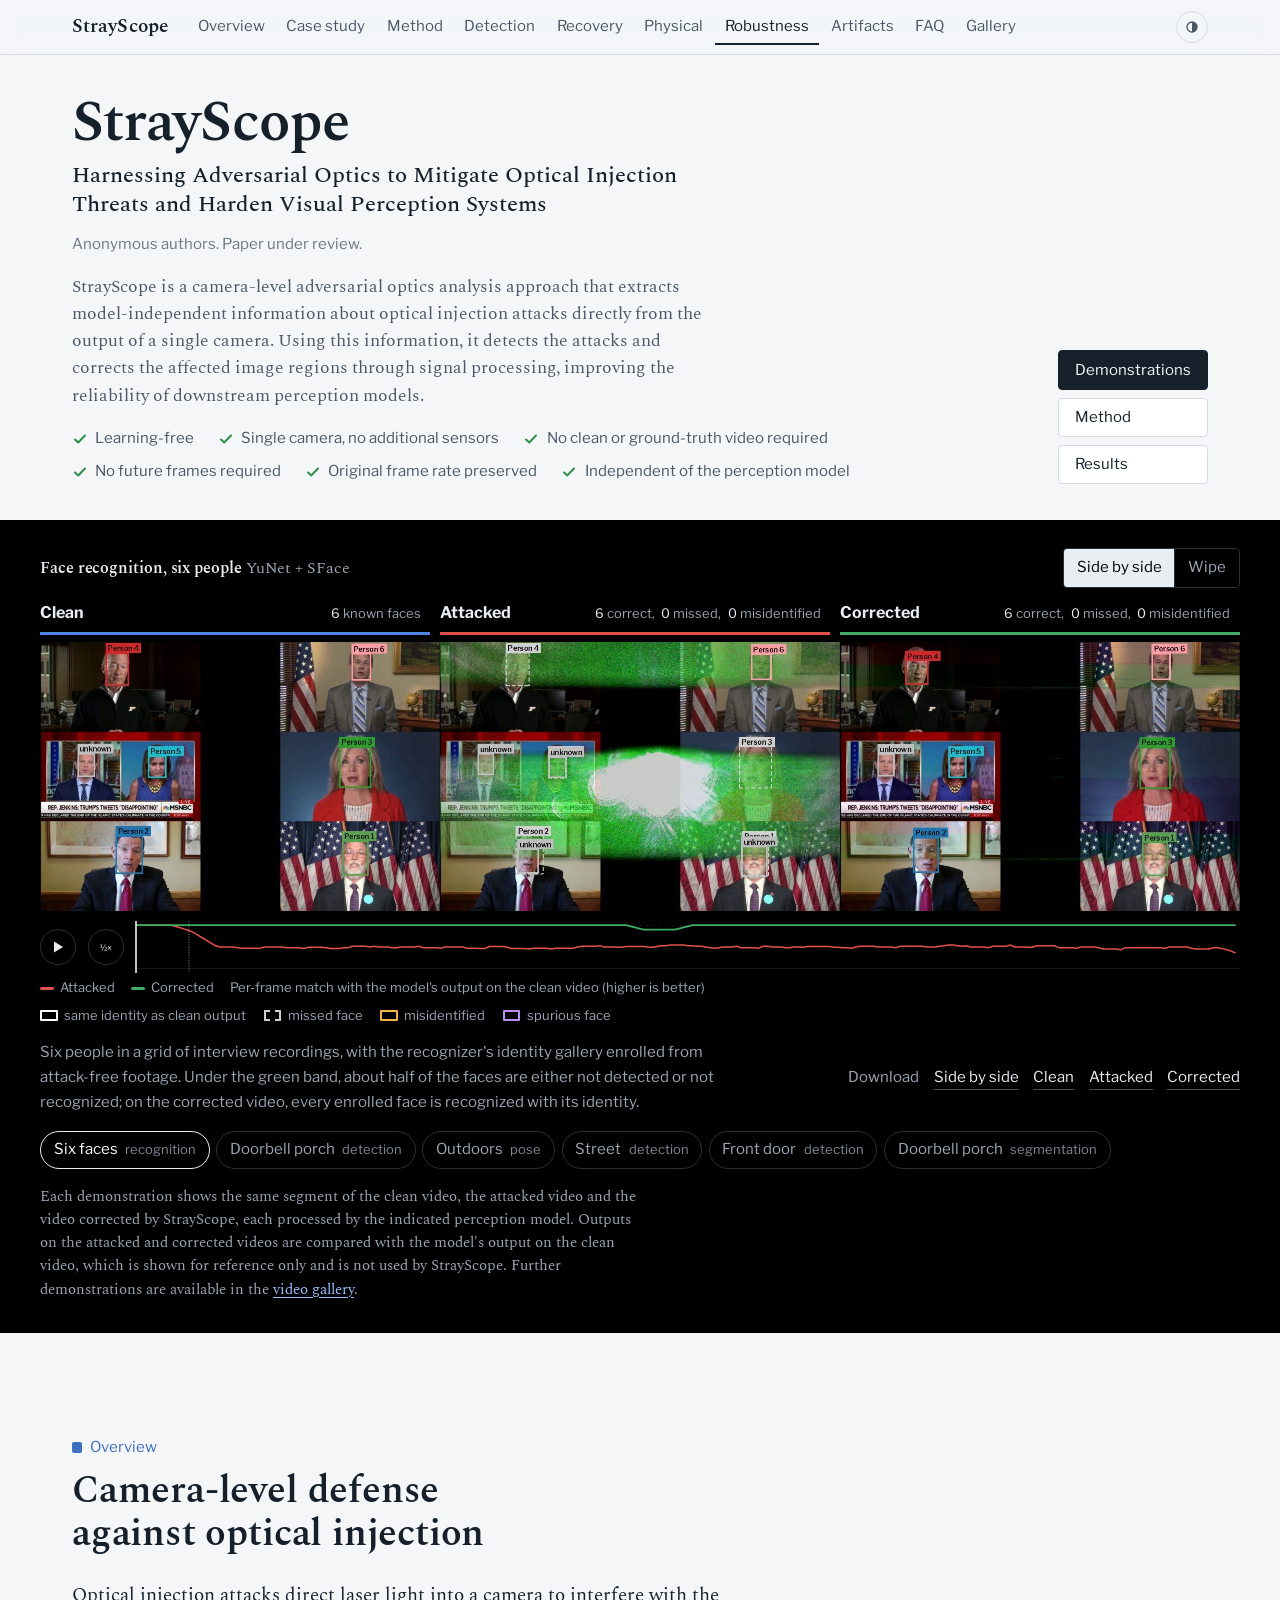
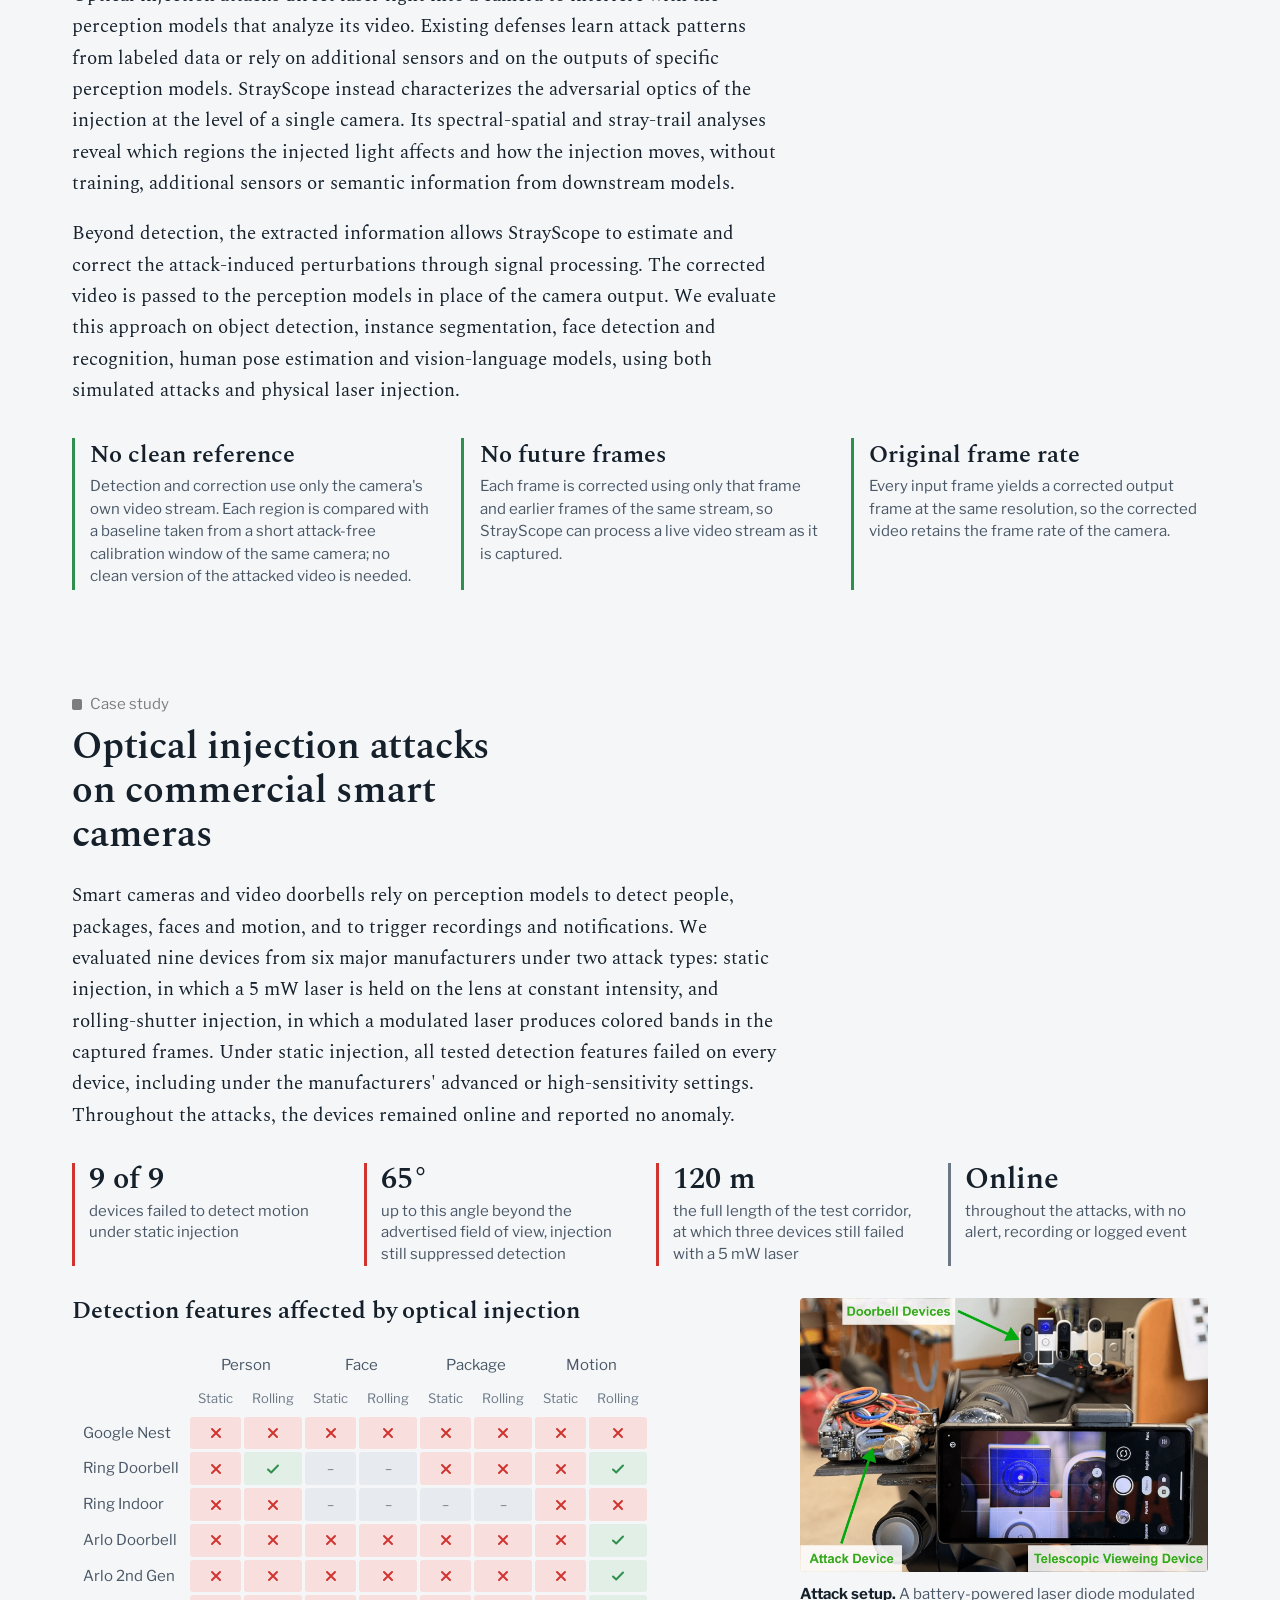
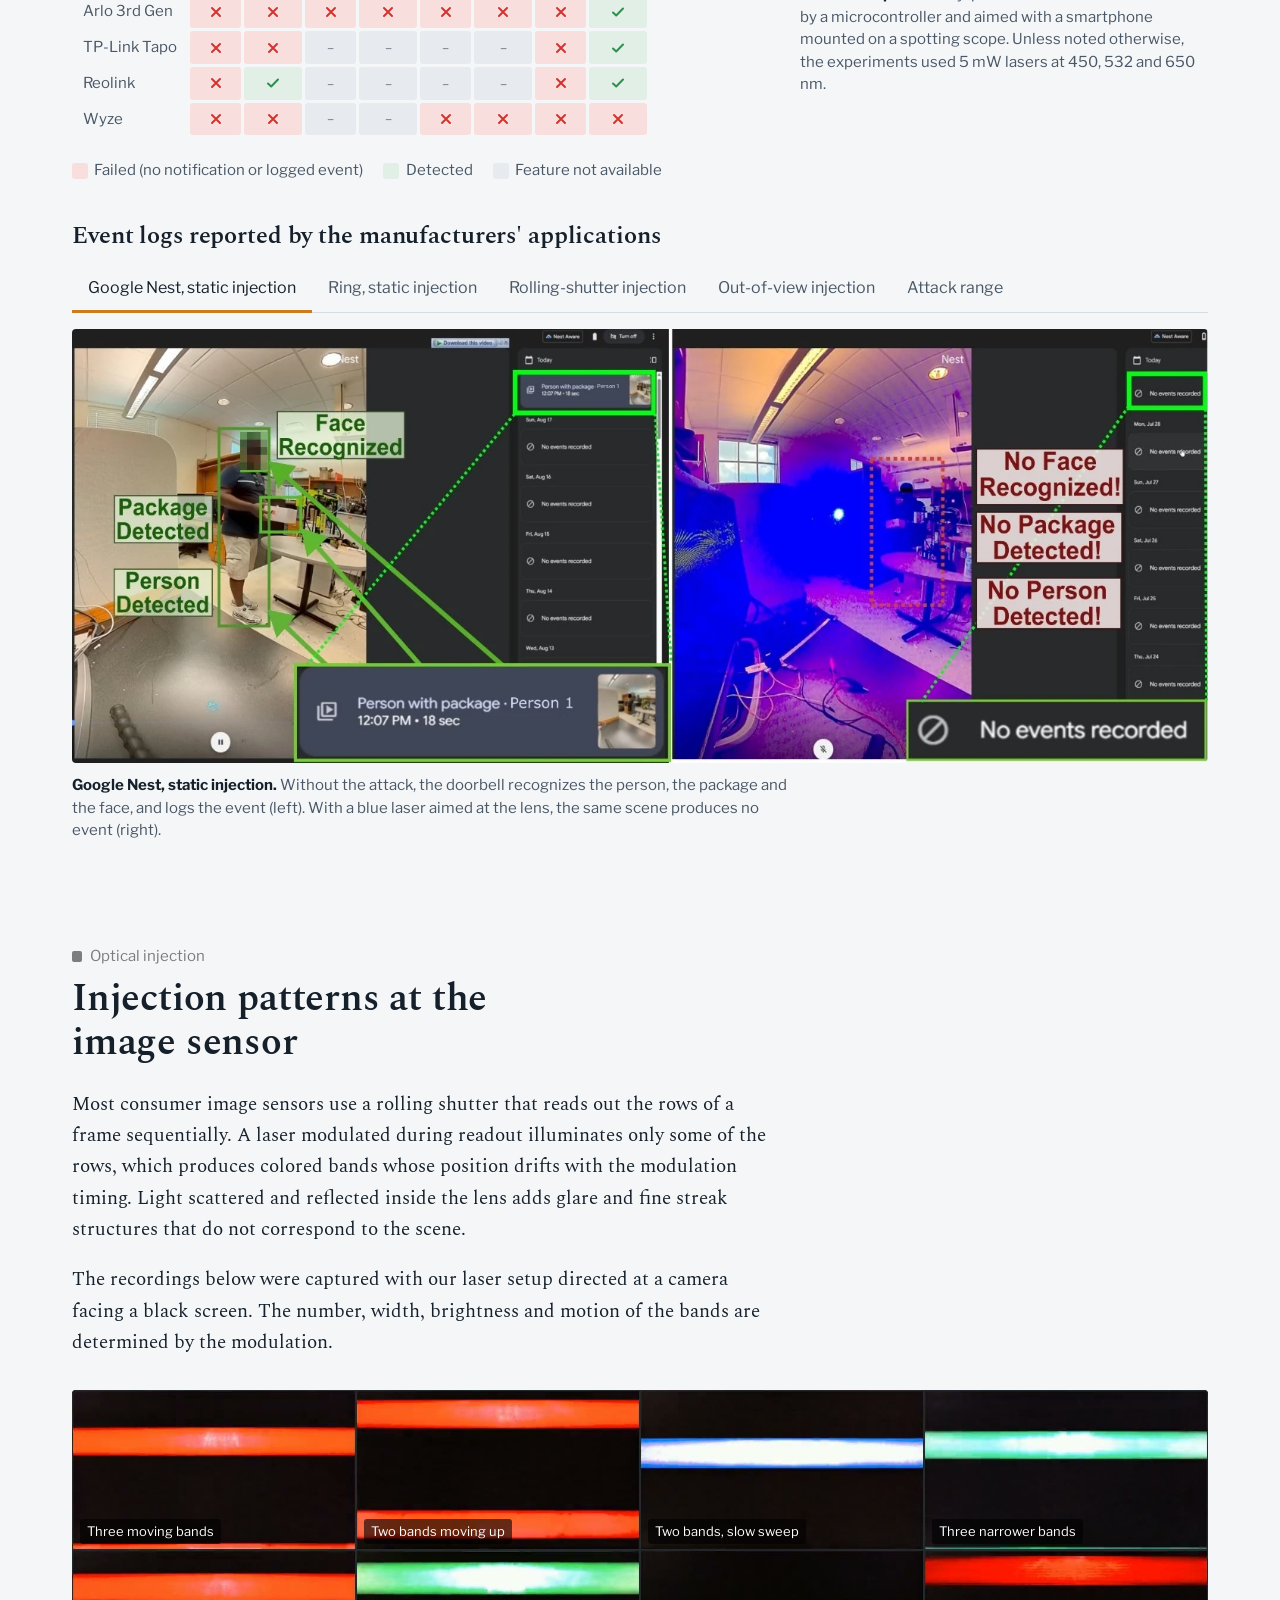
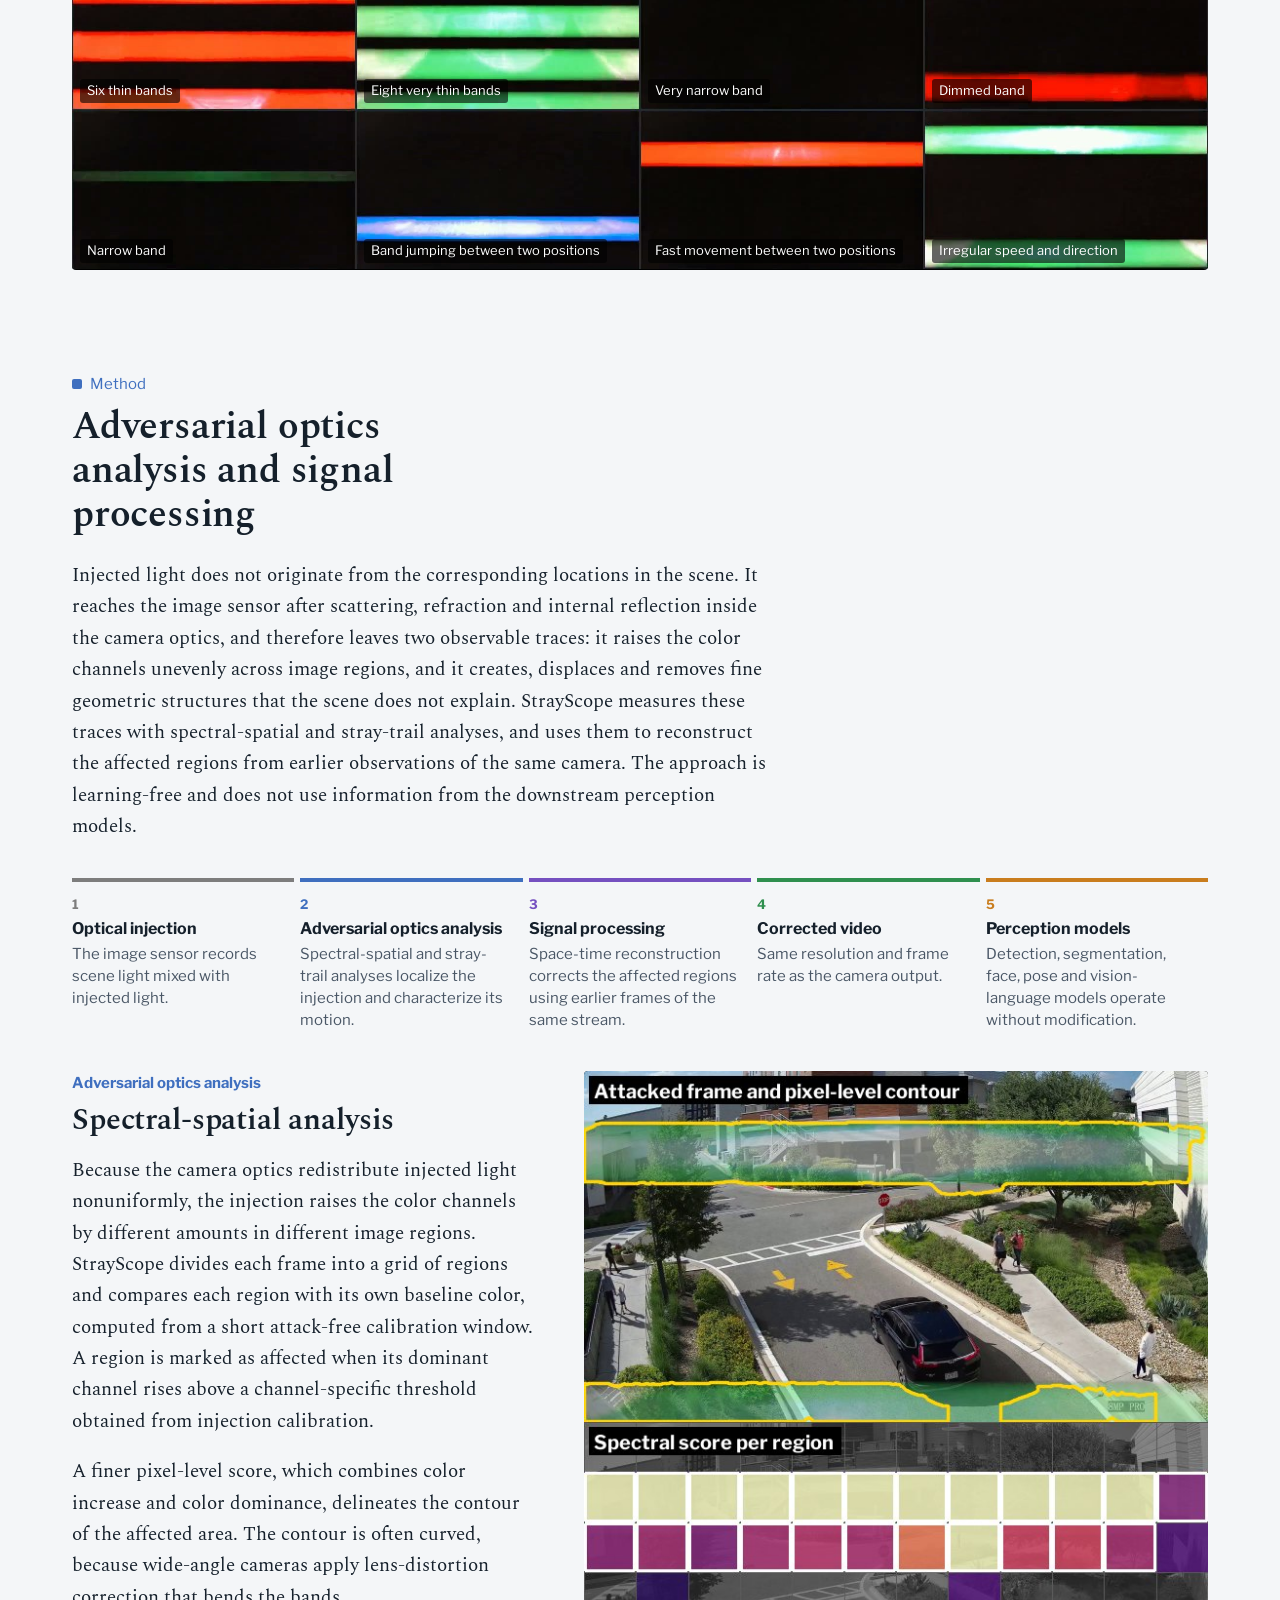
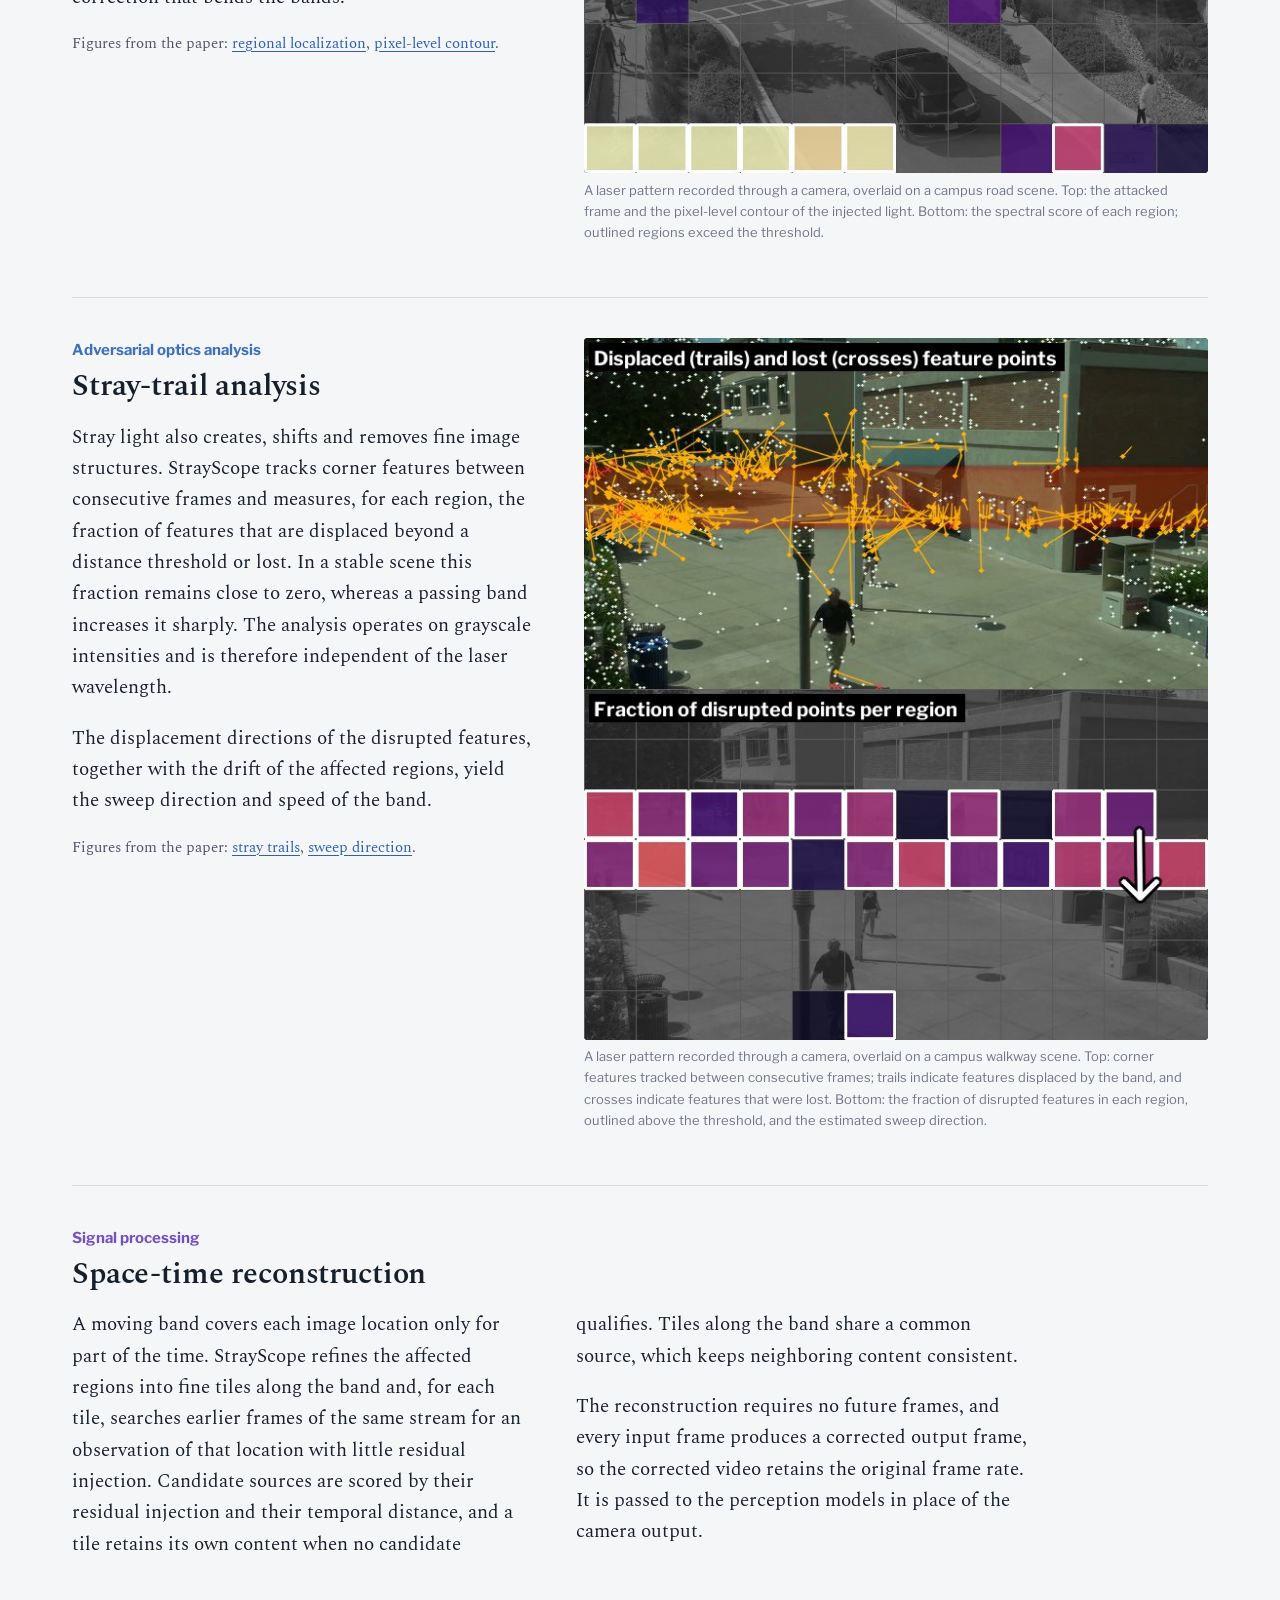
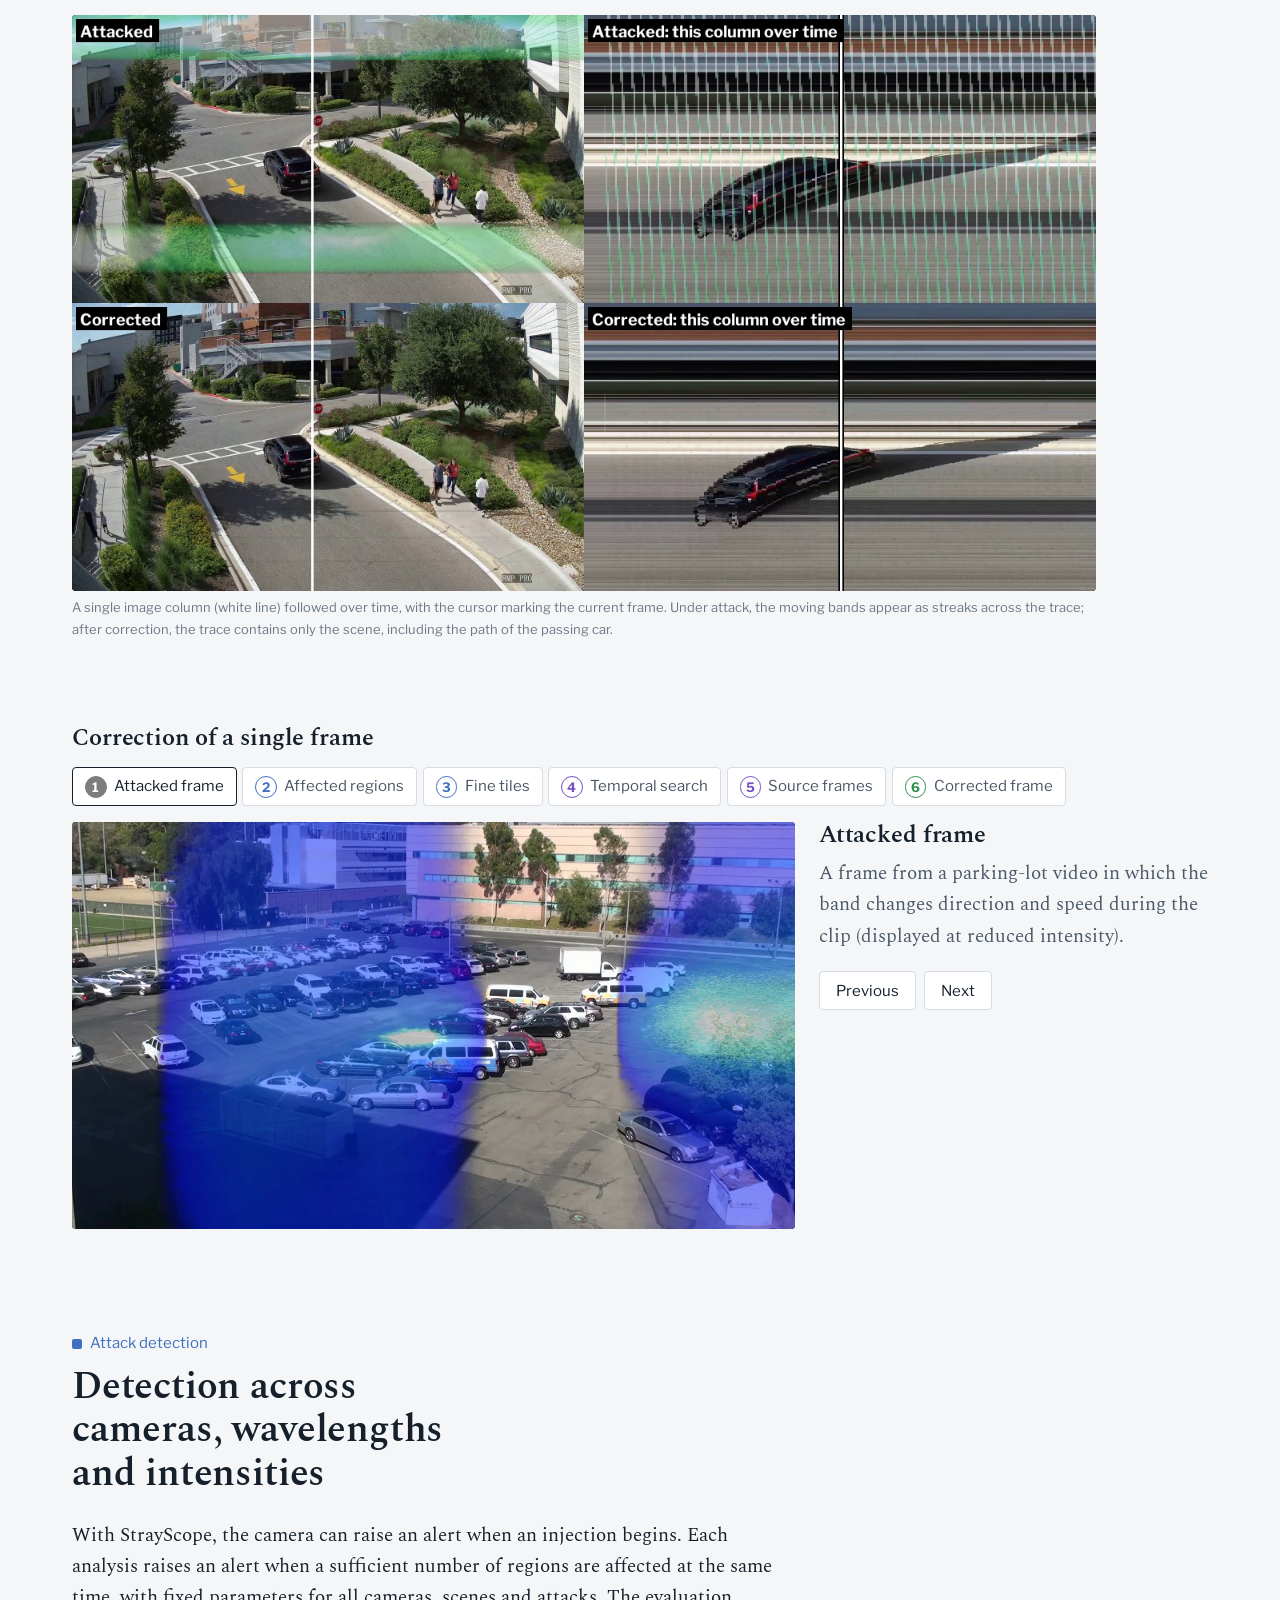
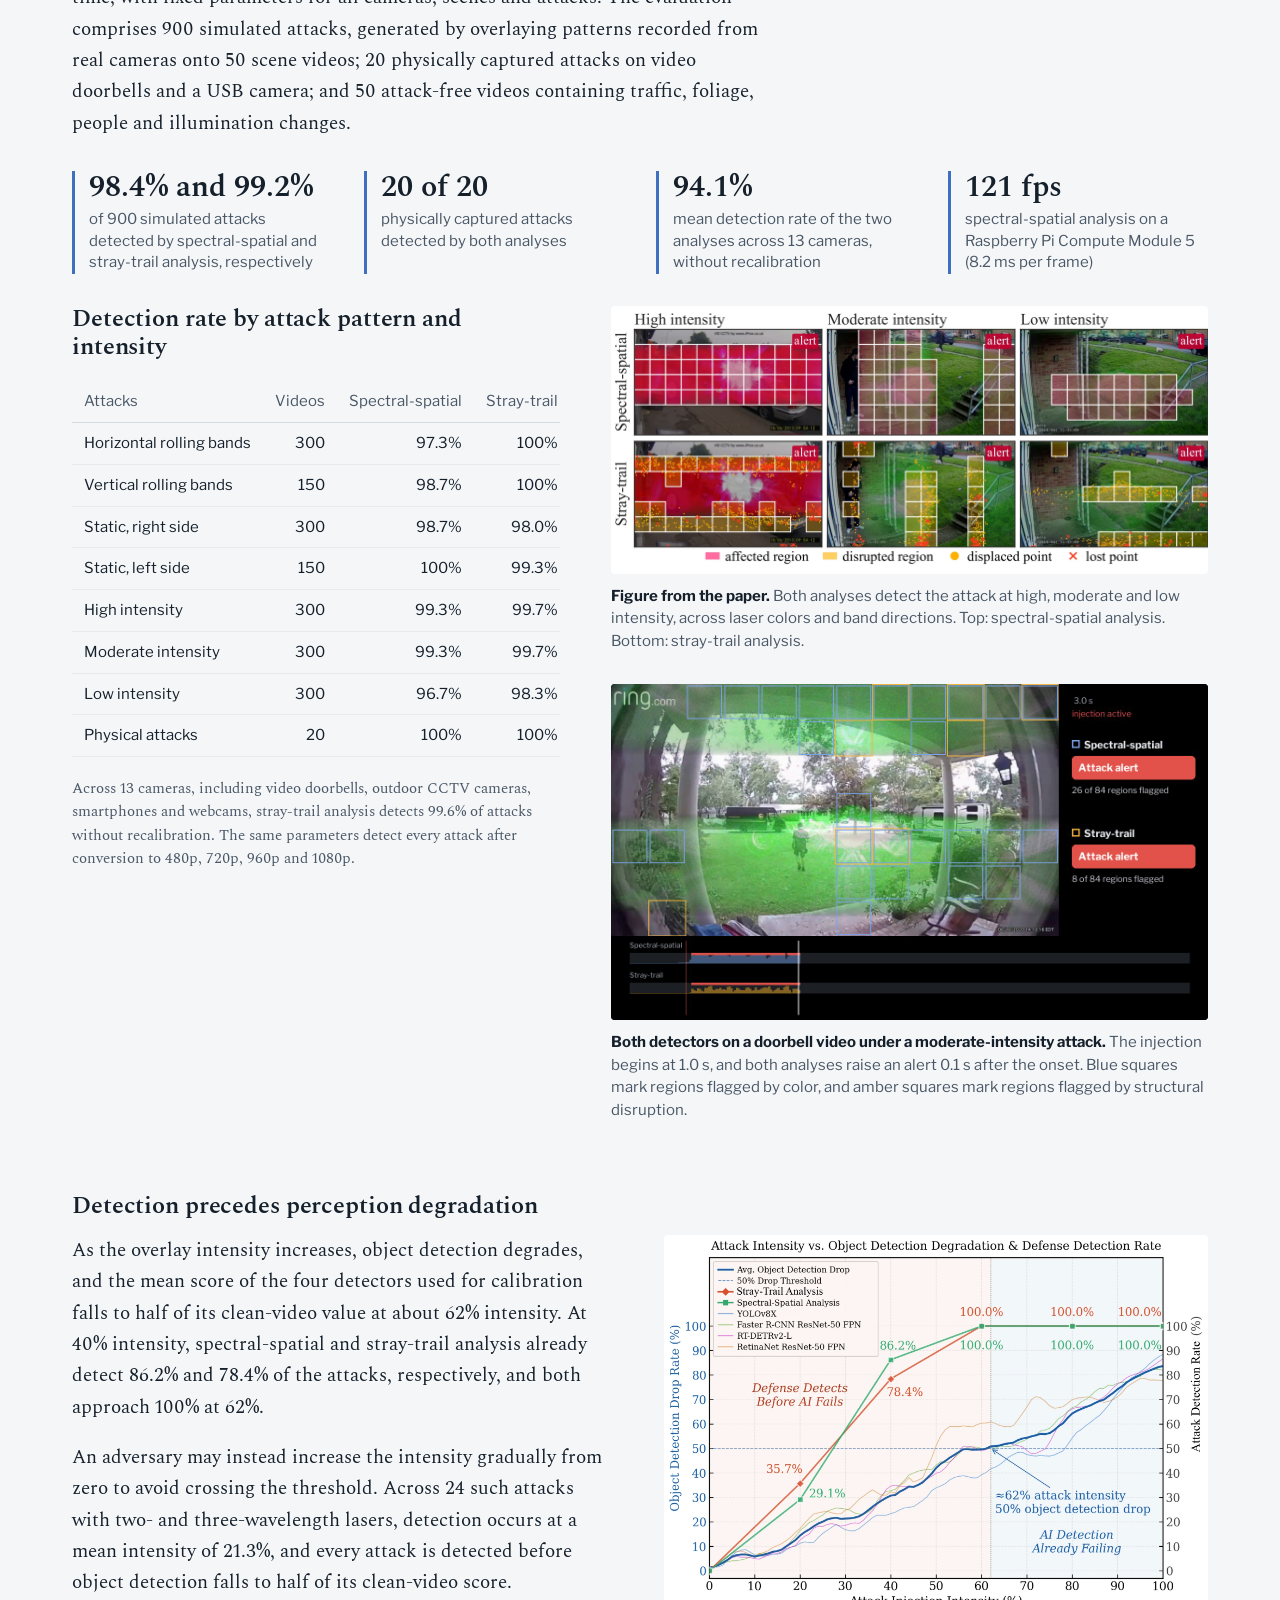
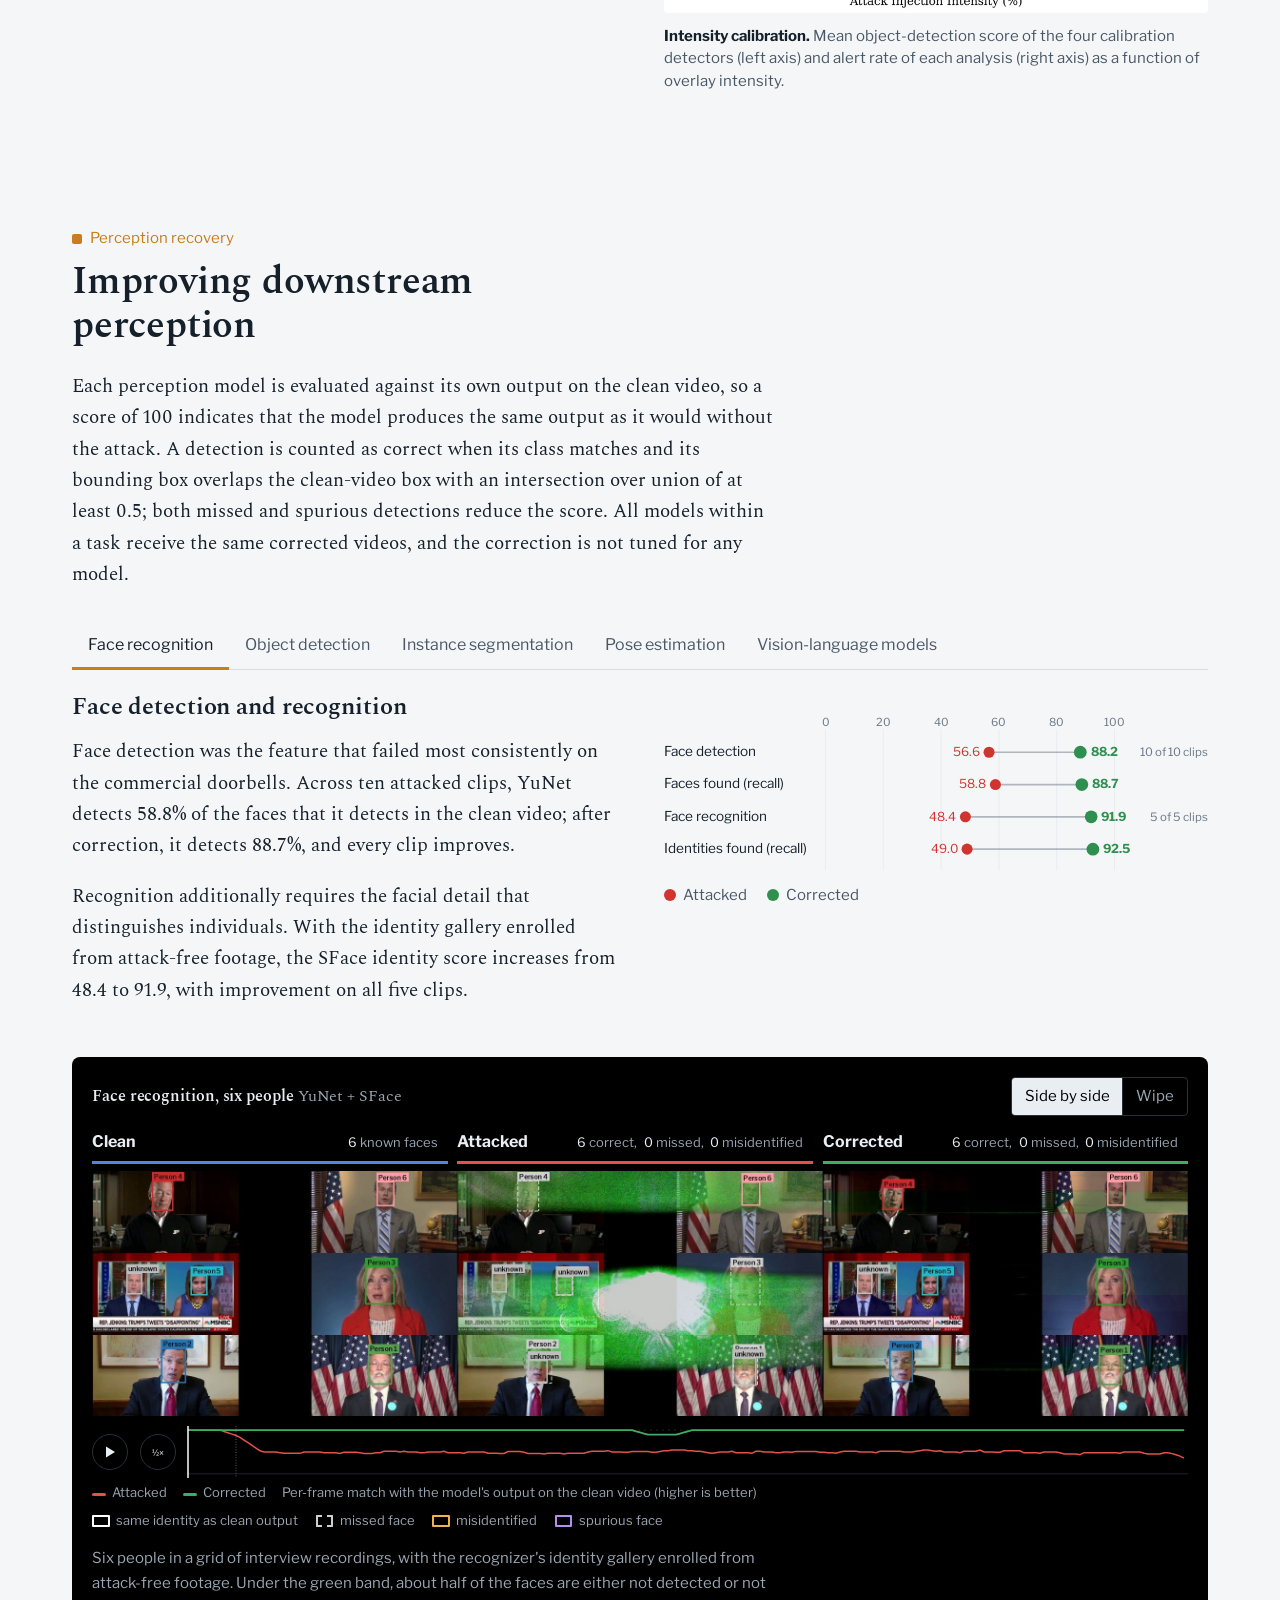
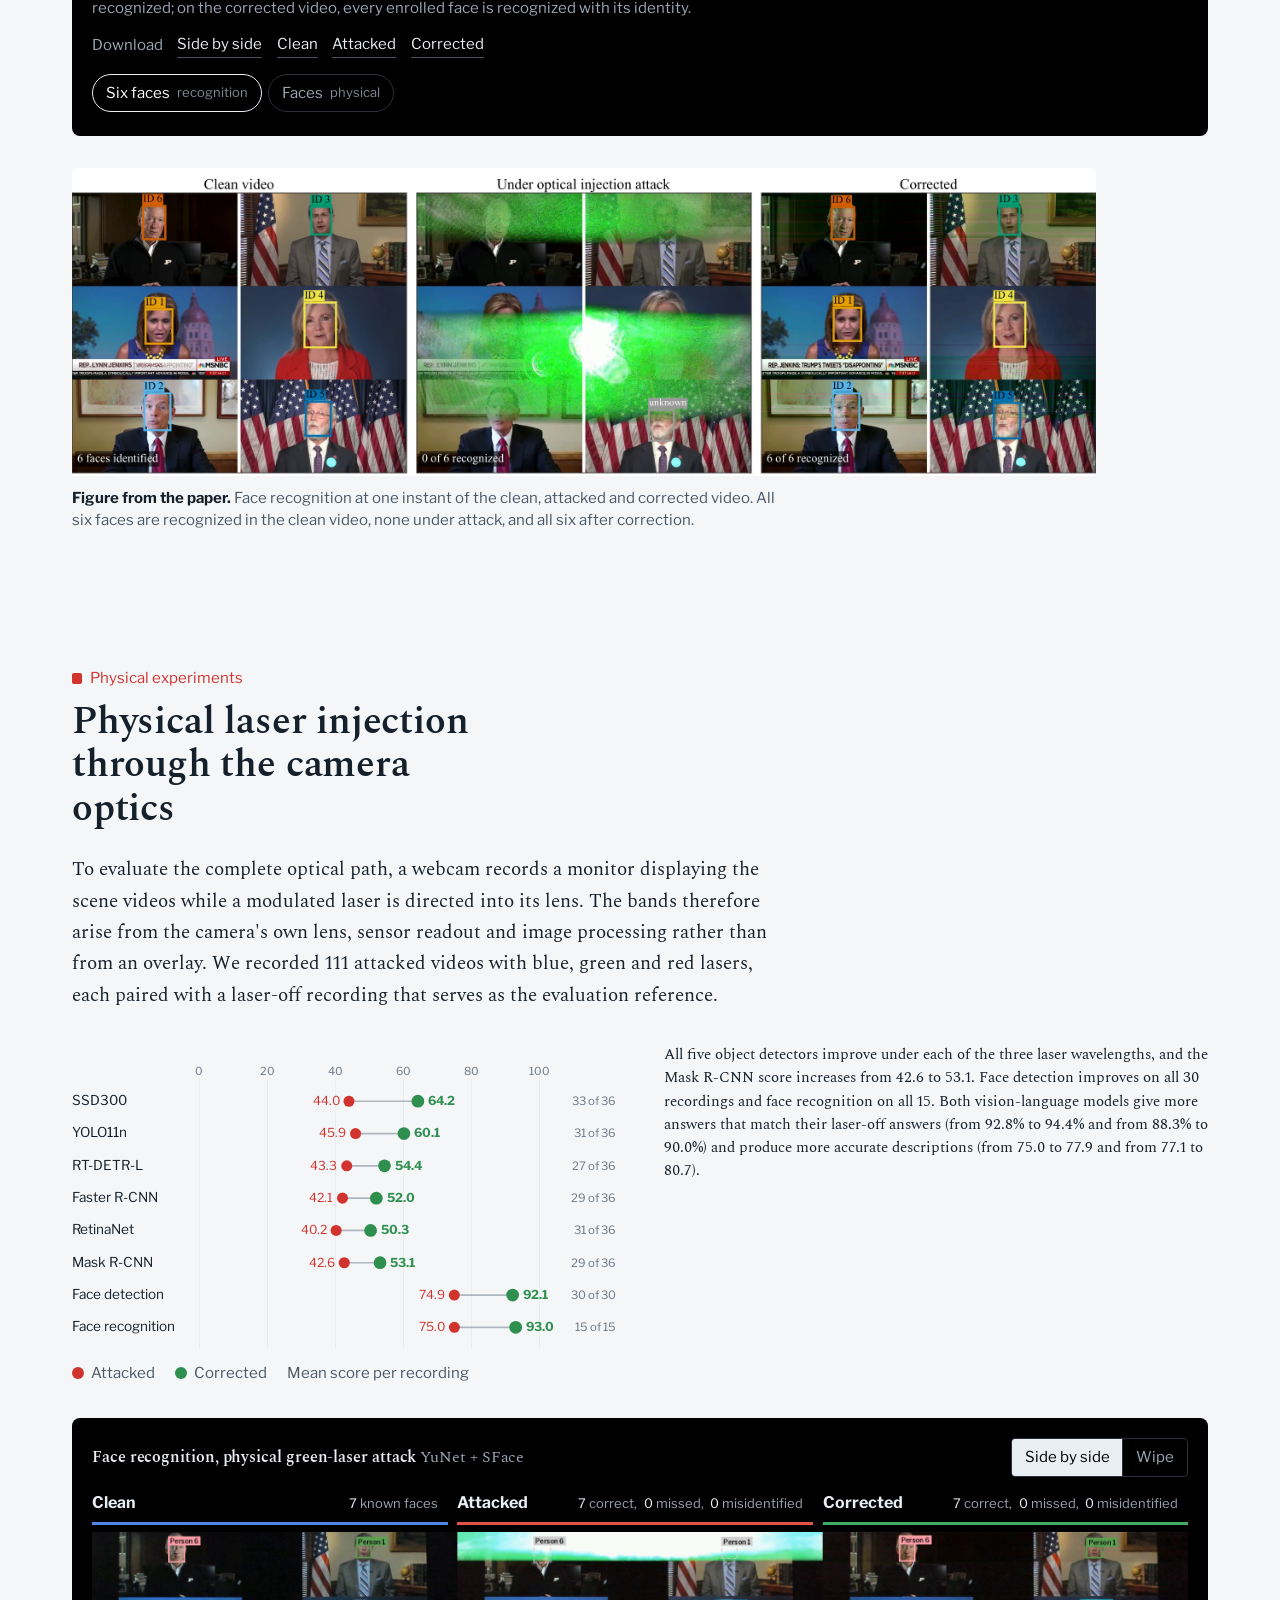
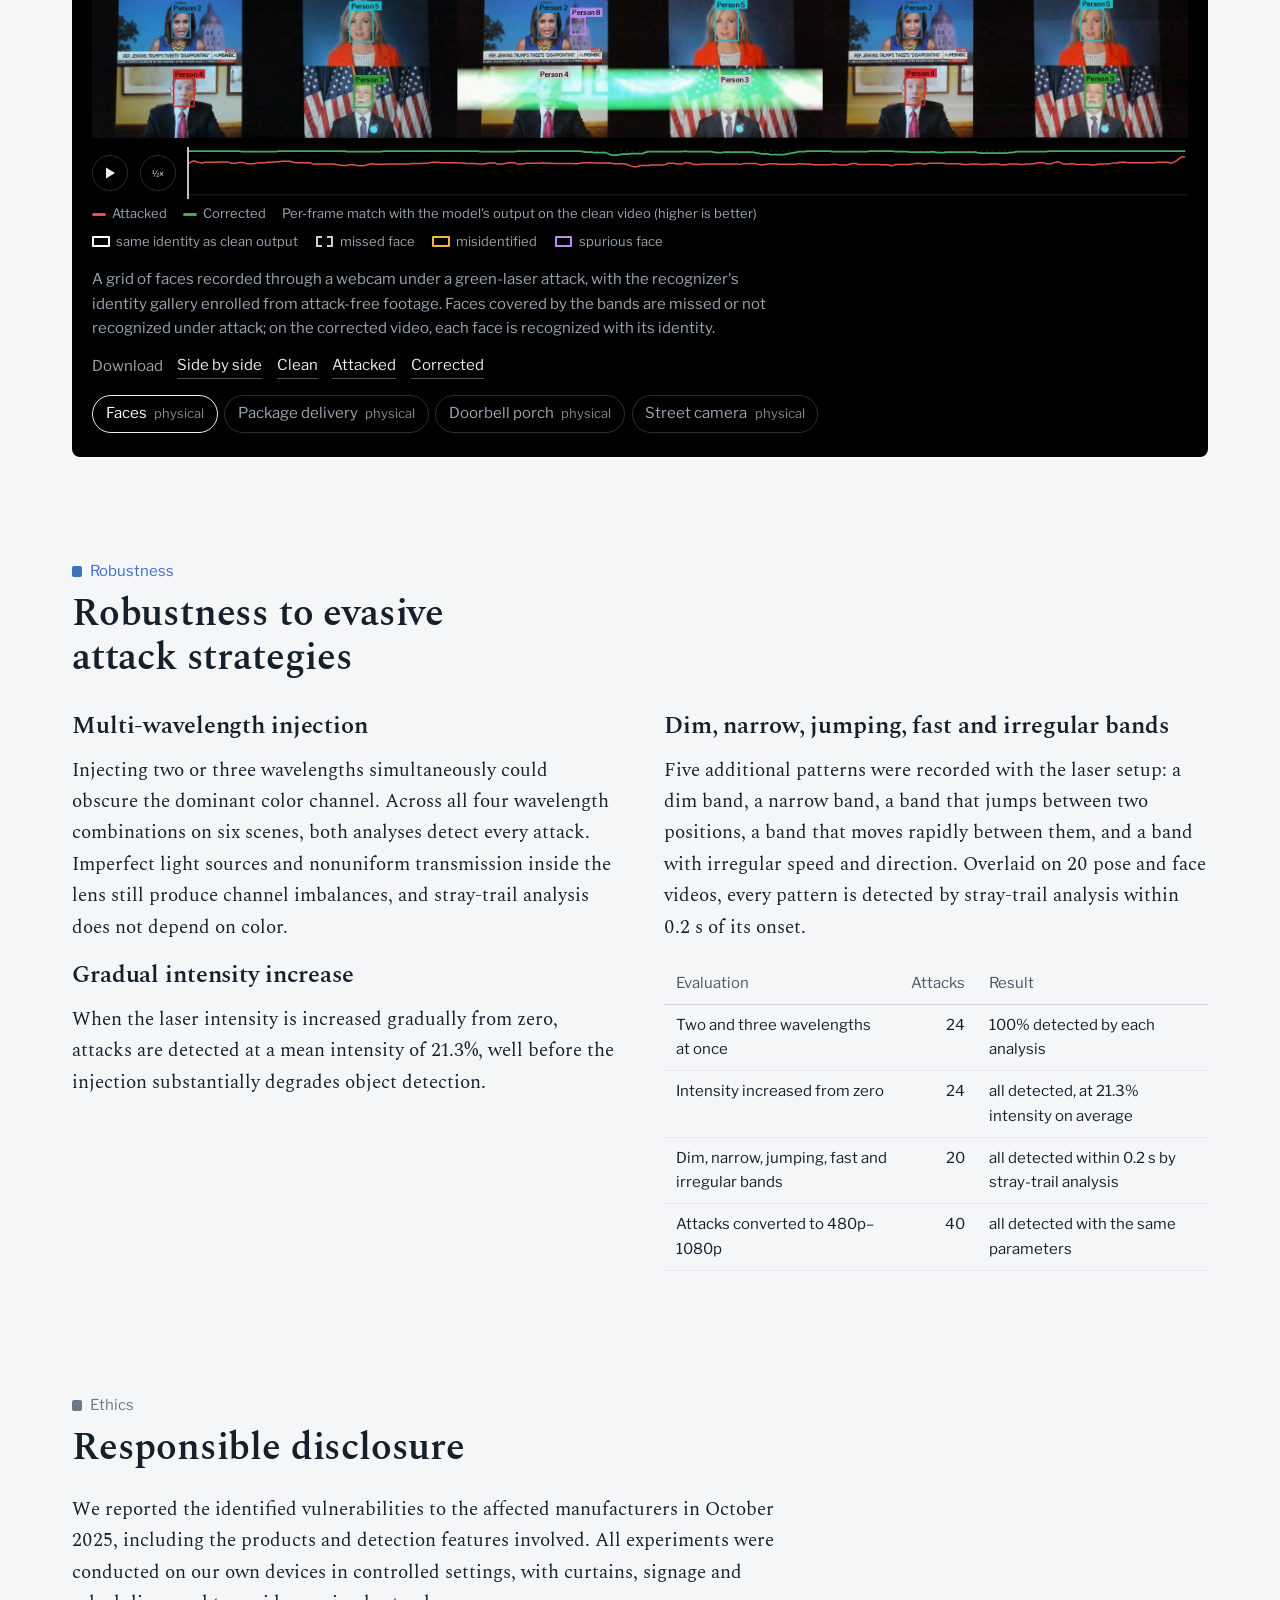
==== commit 55adbcbb: "Method animations on scenes with motion" ====
--- a/index.html
+++ b/index.html
@@ -194,8 +194,8 @@
         <p class="small muted">Figures from the paper: <a href="#" data-fig="fig1-localization">regional localization</a>, <a href="#" data-fig="fig2-pixel-contour">pixel-level contour</a>.</p>
       </div>
       <div class="media">
-        <video class="loop-video" data-src="assets/video/mech-spectral.mp4" poster="assets/img/mech-spectral.jpg" muted loop playsinline preload="none" data-autoplay aria-label="Attacked video with the affected regions lighting up as the band moves, and the band's pixel-level outline."></video>
-        <p class="media-label">Physical laser injection recorded through the camera. Top: the attacked frame and the pixel-level contour of the injected light. Bottom: the increase of each region above its baseline; outlined regions exceed the threshold.</p>
+        <video class="loop-video" data-src="assets/video/mech-spectral.mp4" poster="assets/img/mech-spectral.jpg" muted loop playsinline preload="none" data-autoplay aria-label="A campus road with a passing car and pedestrians under a moving green band; the affected regions and the band's pixel-level contour follow the band."></video>
+        <p class="media-label">A laser pattern recorded through a camera, overlaid on a campus road scene. Top: the attacked frame and the pixel-level contour of the injected light. Bottom: the spectral score of each region; outlined regions exceed the threshold.</p>
       </div>
     </div>
 
@@ -208,8 +208,8 @@
         <p class="small muted">Figures from the paper: <a href="#" data-fig="fig3-stray-trail">stray trails</a>, <a href="#" data-fig="fig5-sweep">sweep direction</a>.</p>
       </div>
       <div class="media">
-        <video class="loop-video" data-src="assets/video/mech-trails.mp4" poster="assets/img/mech-trails.jpg" muted loop playsinline preload="none" data-autoplay aria-label="Tracked points between frames; points displaced by the band leave trails, lost points are crossed, and disrupted regions are shaded."></video>
-        <p class="media-label">Top: corner features tracked between consecutive frames; trails indicate features displaced by the band, and crosses indicate features that were lost. Bottom: the fraction of disrupted features in each region, outlined above the threshold, and the estimated sweep direction.</p>
+        <video class="loop-video" data-src="assets/video/mech-trails.mp4" poster="assets/img/mech-trails.jpg" muted loop playsinline preload="none" data-autoplay aria-label="A campus walkway with pedestrians under moving red bands; feature points displaced by the bands leave trails, lost points are crossed, and disrupted regions are outlined."></video>
+        <p class="media-label">A laser pattern recorded through a camera, overlaid on a campus walkway scene. Top: corner features tracked between consecutive frames; trails indicate features displaced by the band, and crosses indicate features that were lost. Bottom: the fraction of disrupted features in each region, outlined above the threshold, and the estimated sweep direction.</p>
       </div>
     </div>
 
@@ -221,8 +221,8 @@
         <p>The reconstruction requires no future frames, and every input frame produces a corrected output frame, so the corrected video retains the original frame rate. It is passed to the perception models in place of the camera output.</p>
       </div>
       <div class="media">
-        <video class="loop-video" data-src="assets/video/mech-trace.mp4" poster="assets/img/mech-trace.jpg" muted loop playsinline preload="none" data-autoplay aria-label="Space-time trace of one image column over time, before and after correction, next to the attacked and corrected frames."></video>
-        <p class="media-label">A single image column followed over time (space-time trace). Under attack, the moving bands appear as diagonal streaks; after correction, the trace shows the scene content.</p>
+        <video class="loop-video" data-src="assets/video/mech-trace.mp4" poster="assets/img/mech-trace.jpg" muted loop playsinline preload="none" data-autoplay aria-label="Attacked and corrected frames of the campus road scene beside the space-time trace of one image column, with a cursor marking the current frame."></video>
+        <p class="media-label">A single image column (white line) followed over time, with the cursor marking the current frame. Under attack, the moving bands appear as streaks across the trace; after correction, the trace contains only the scene, including the path of the passing car.</p>
       </div>
     </div>
 
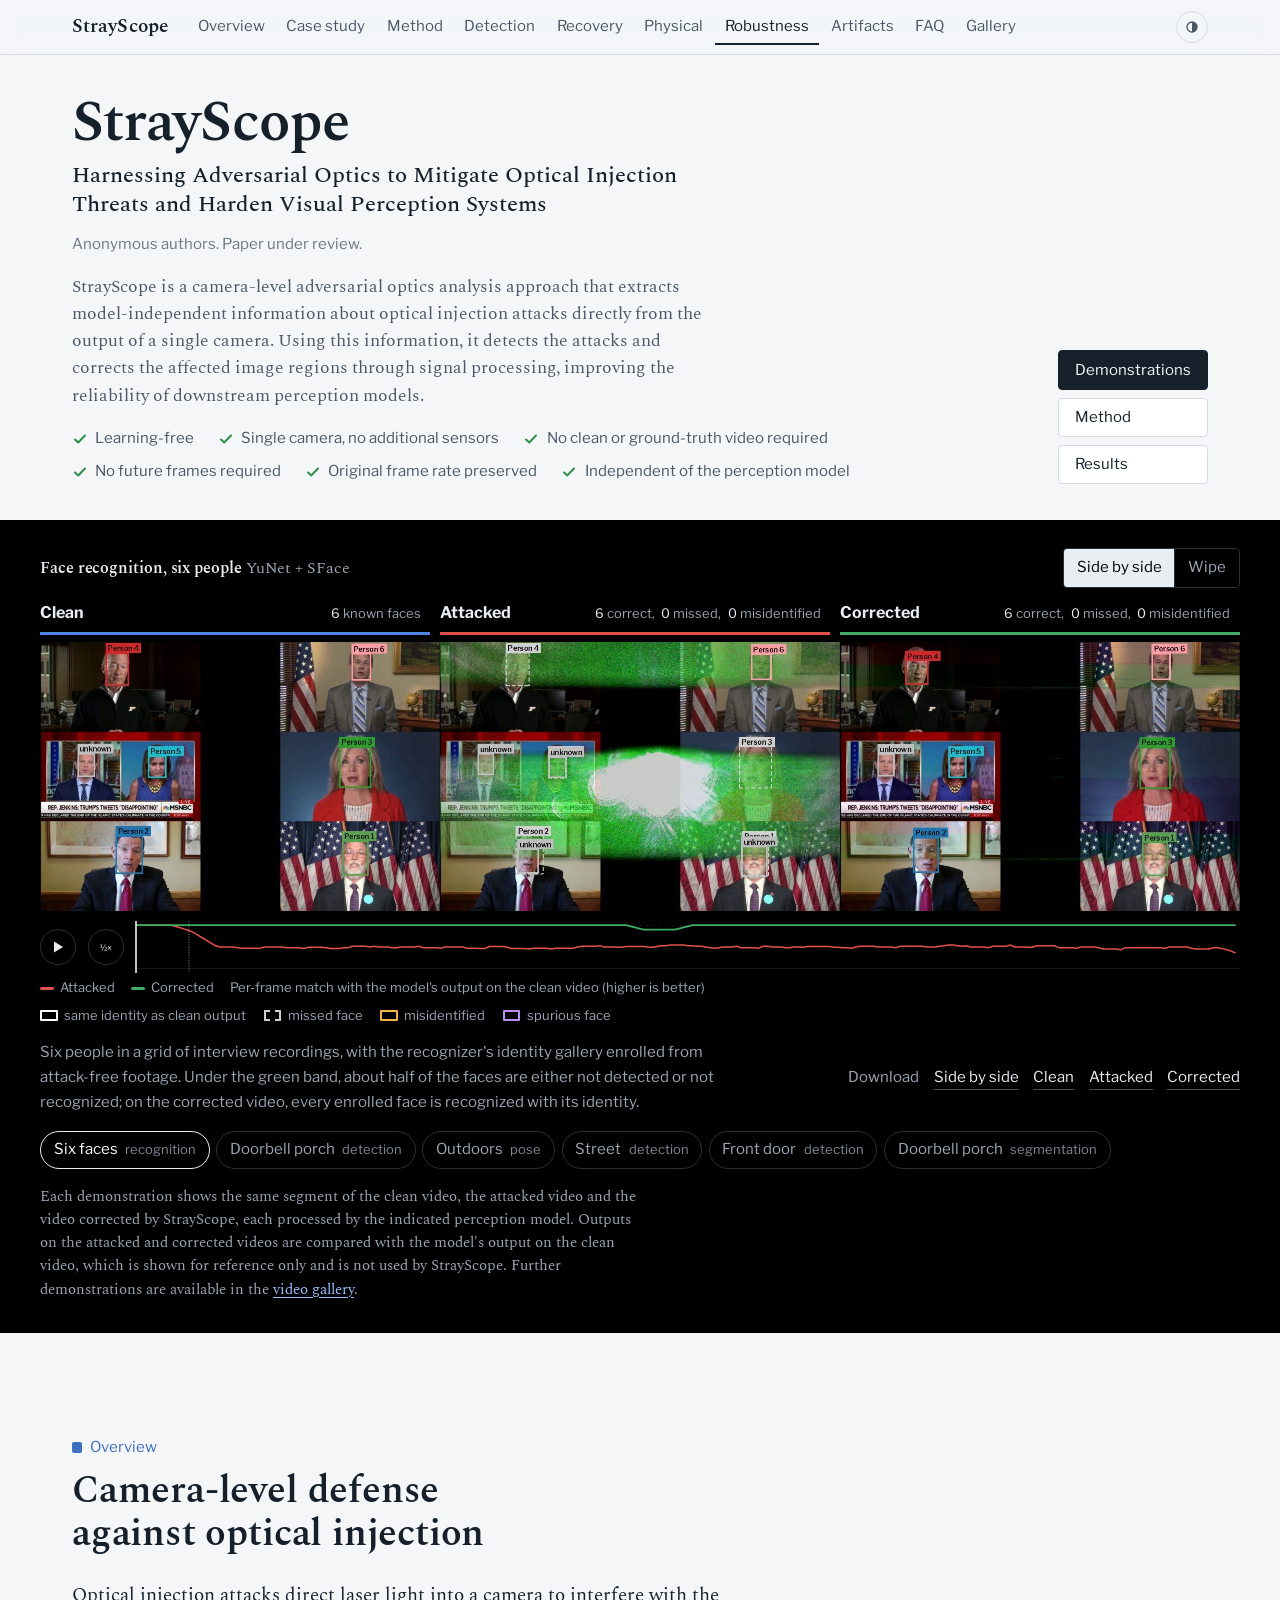
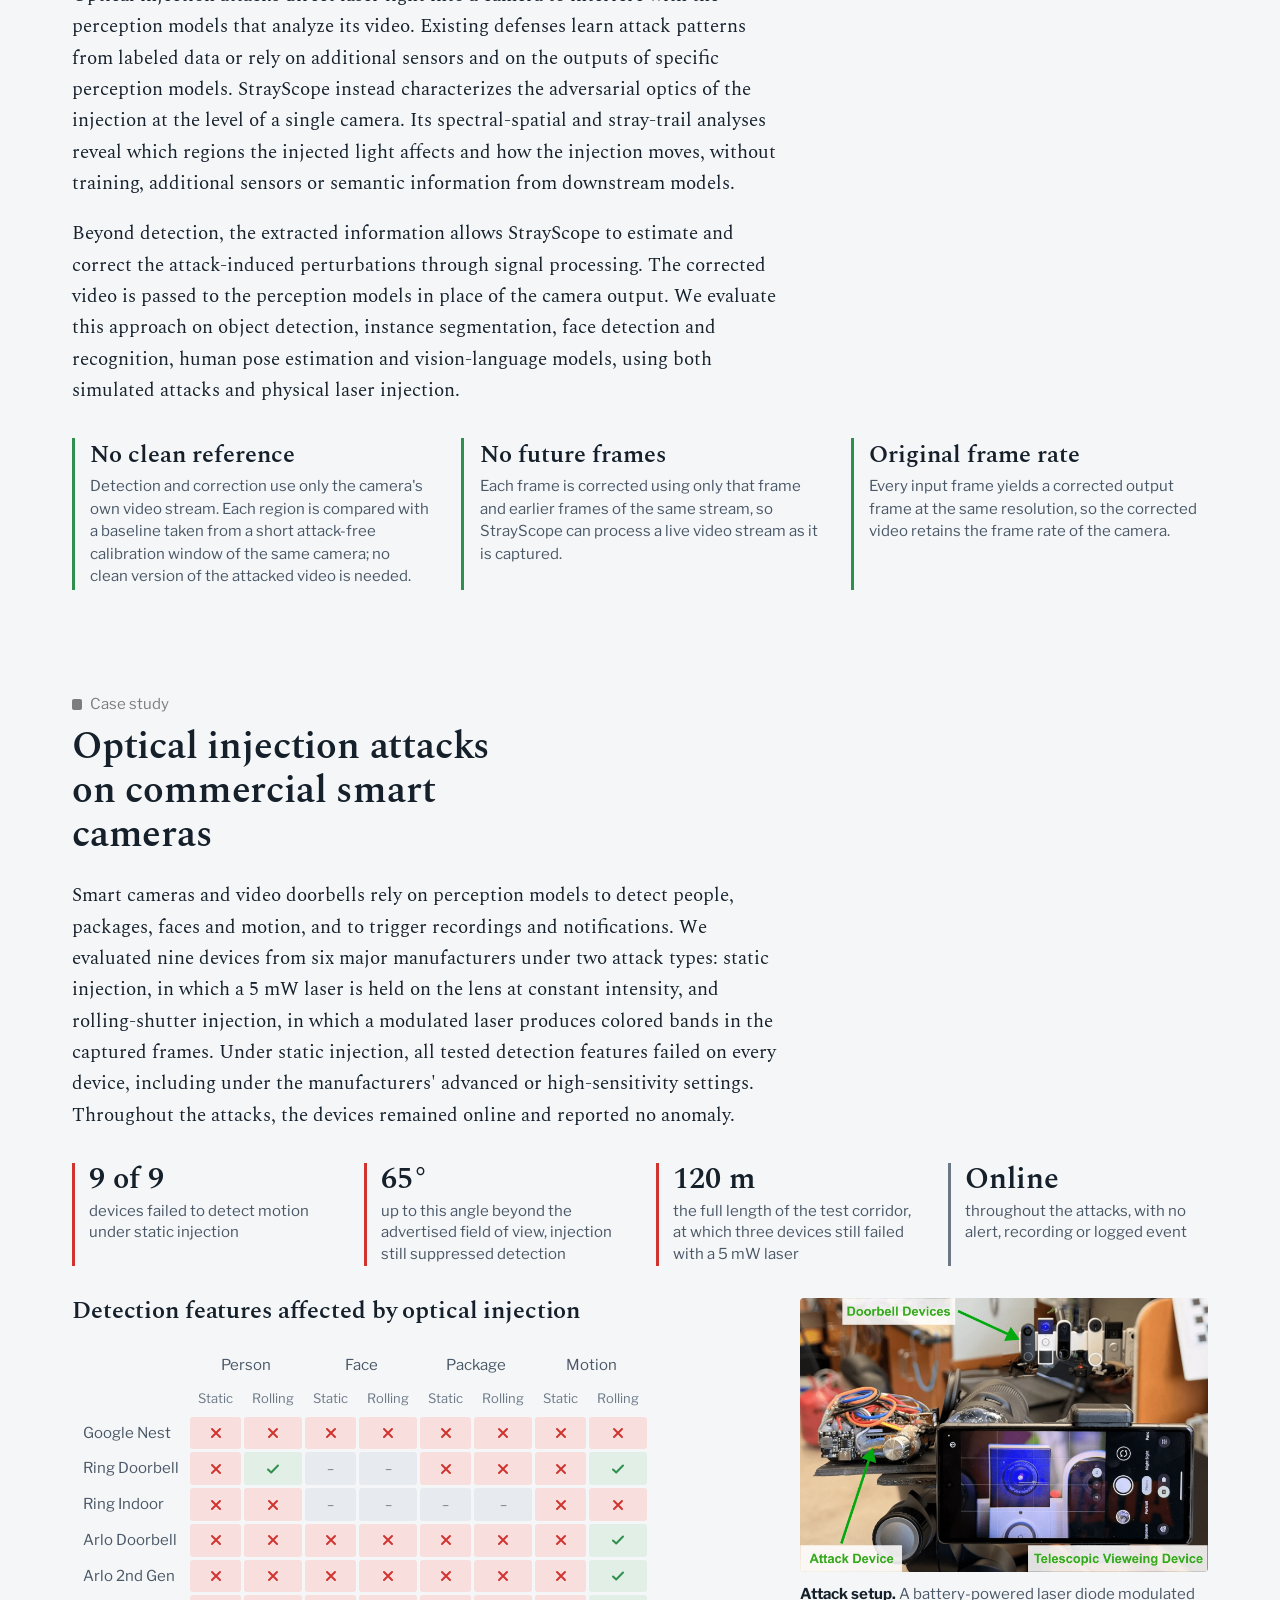
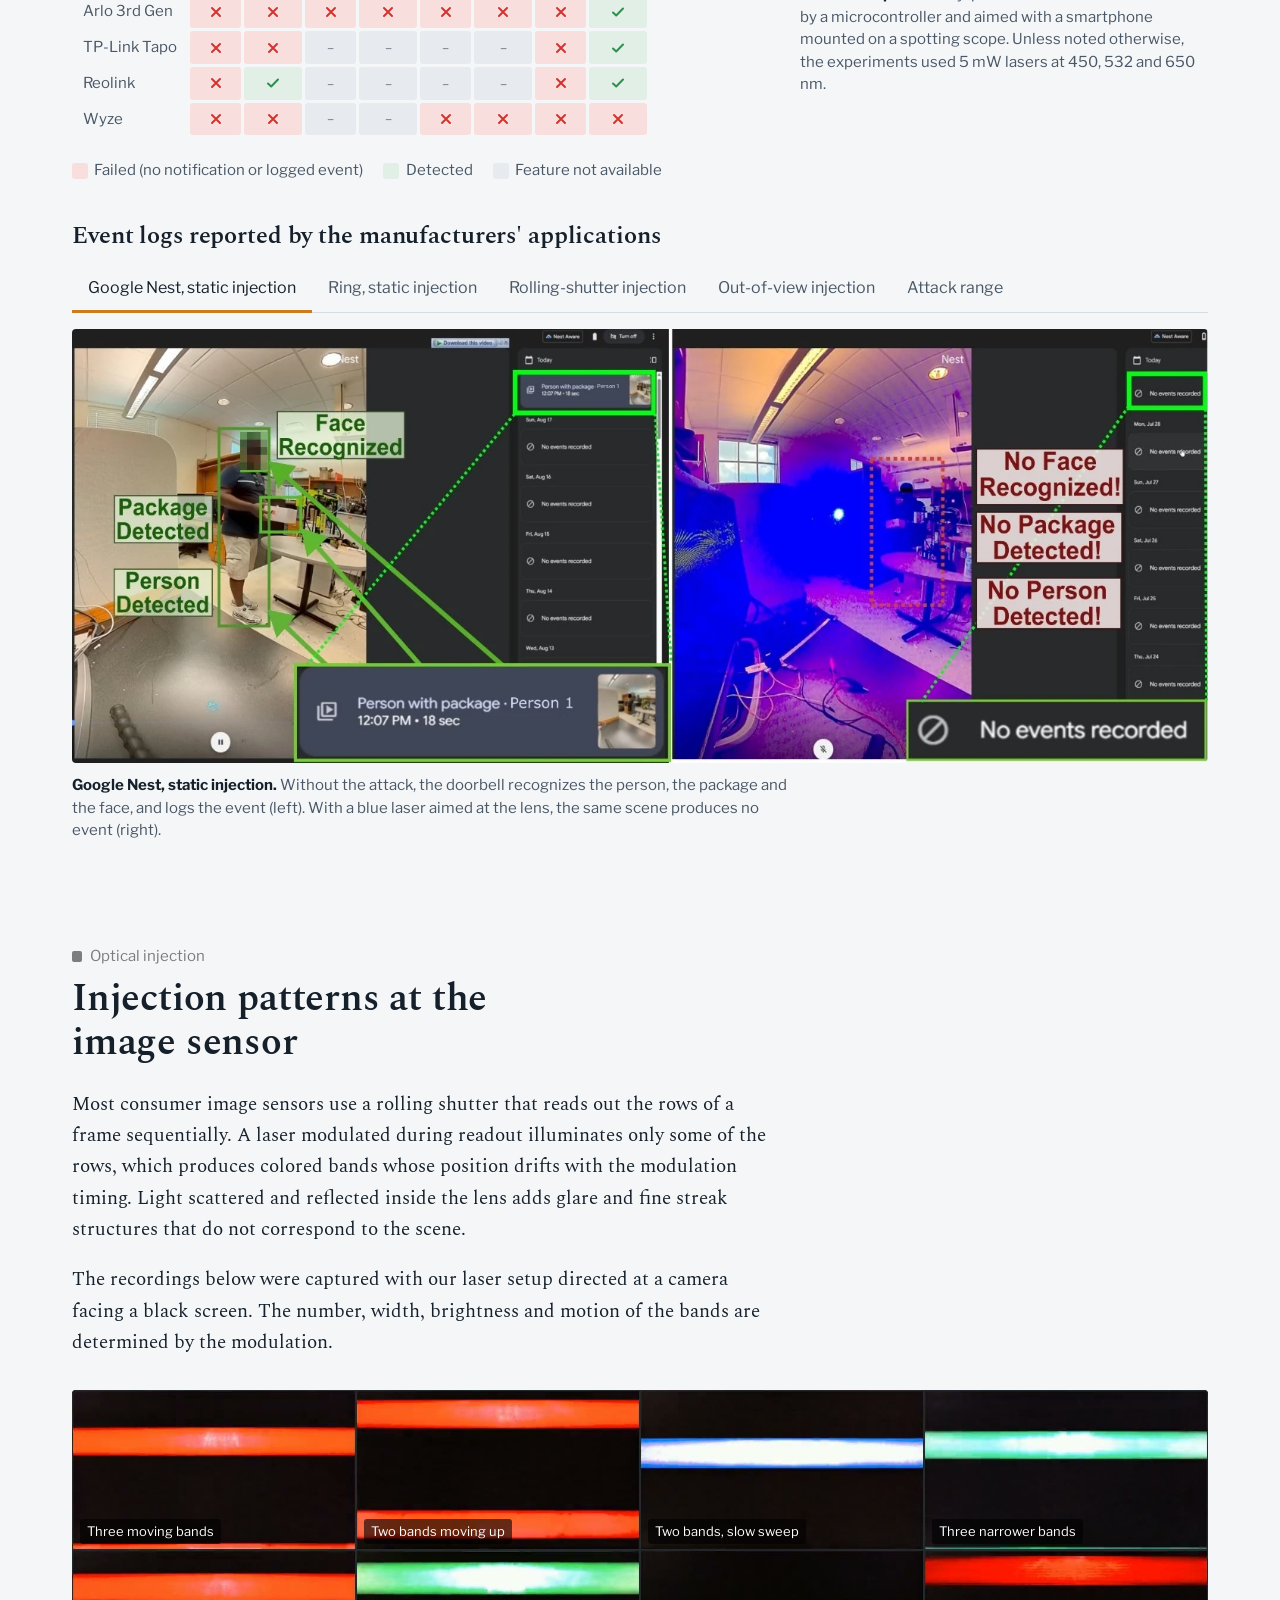
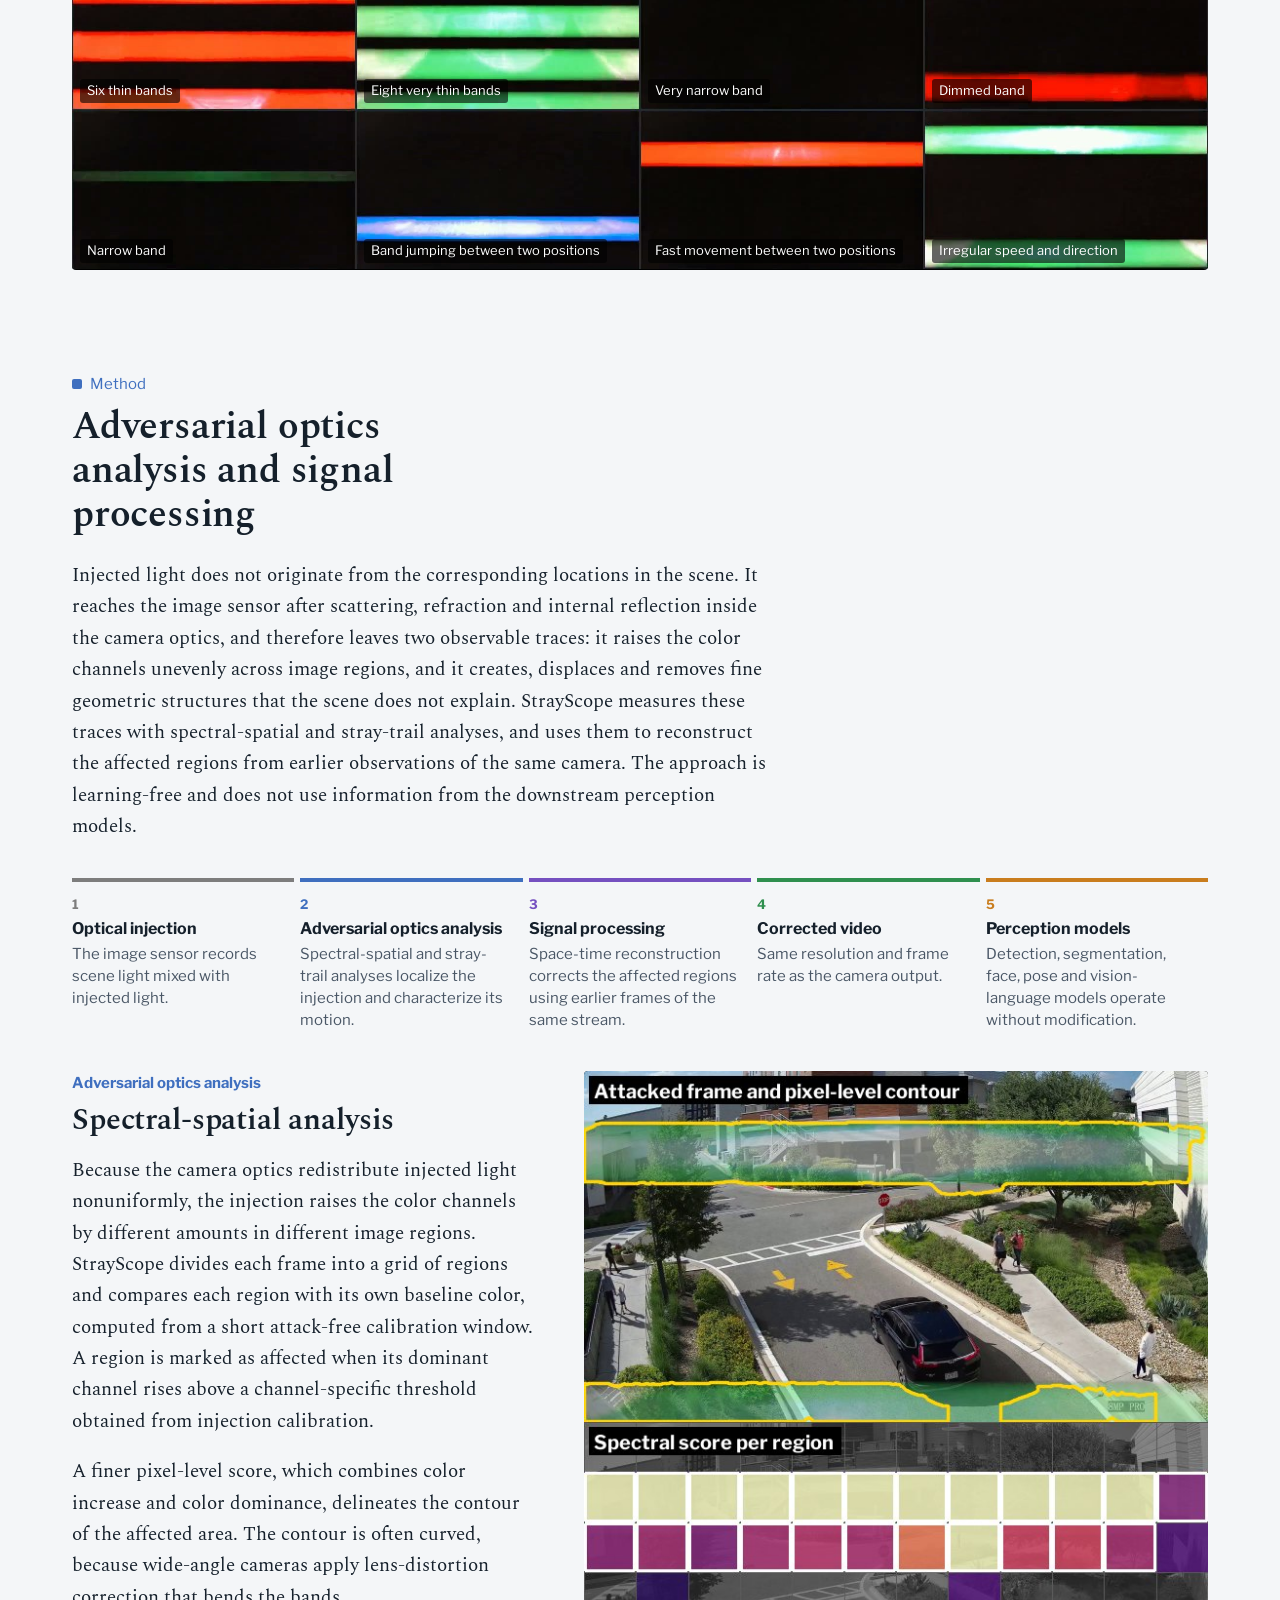
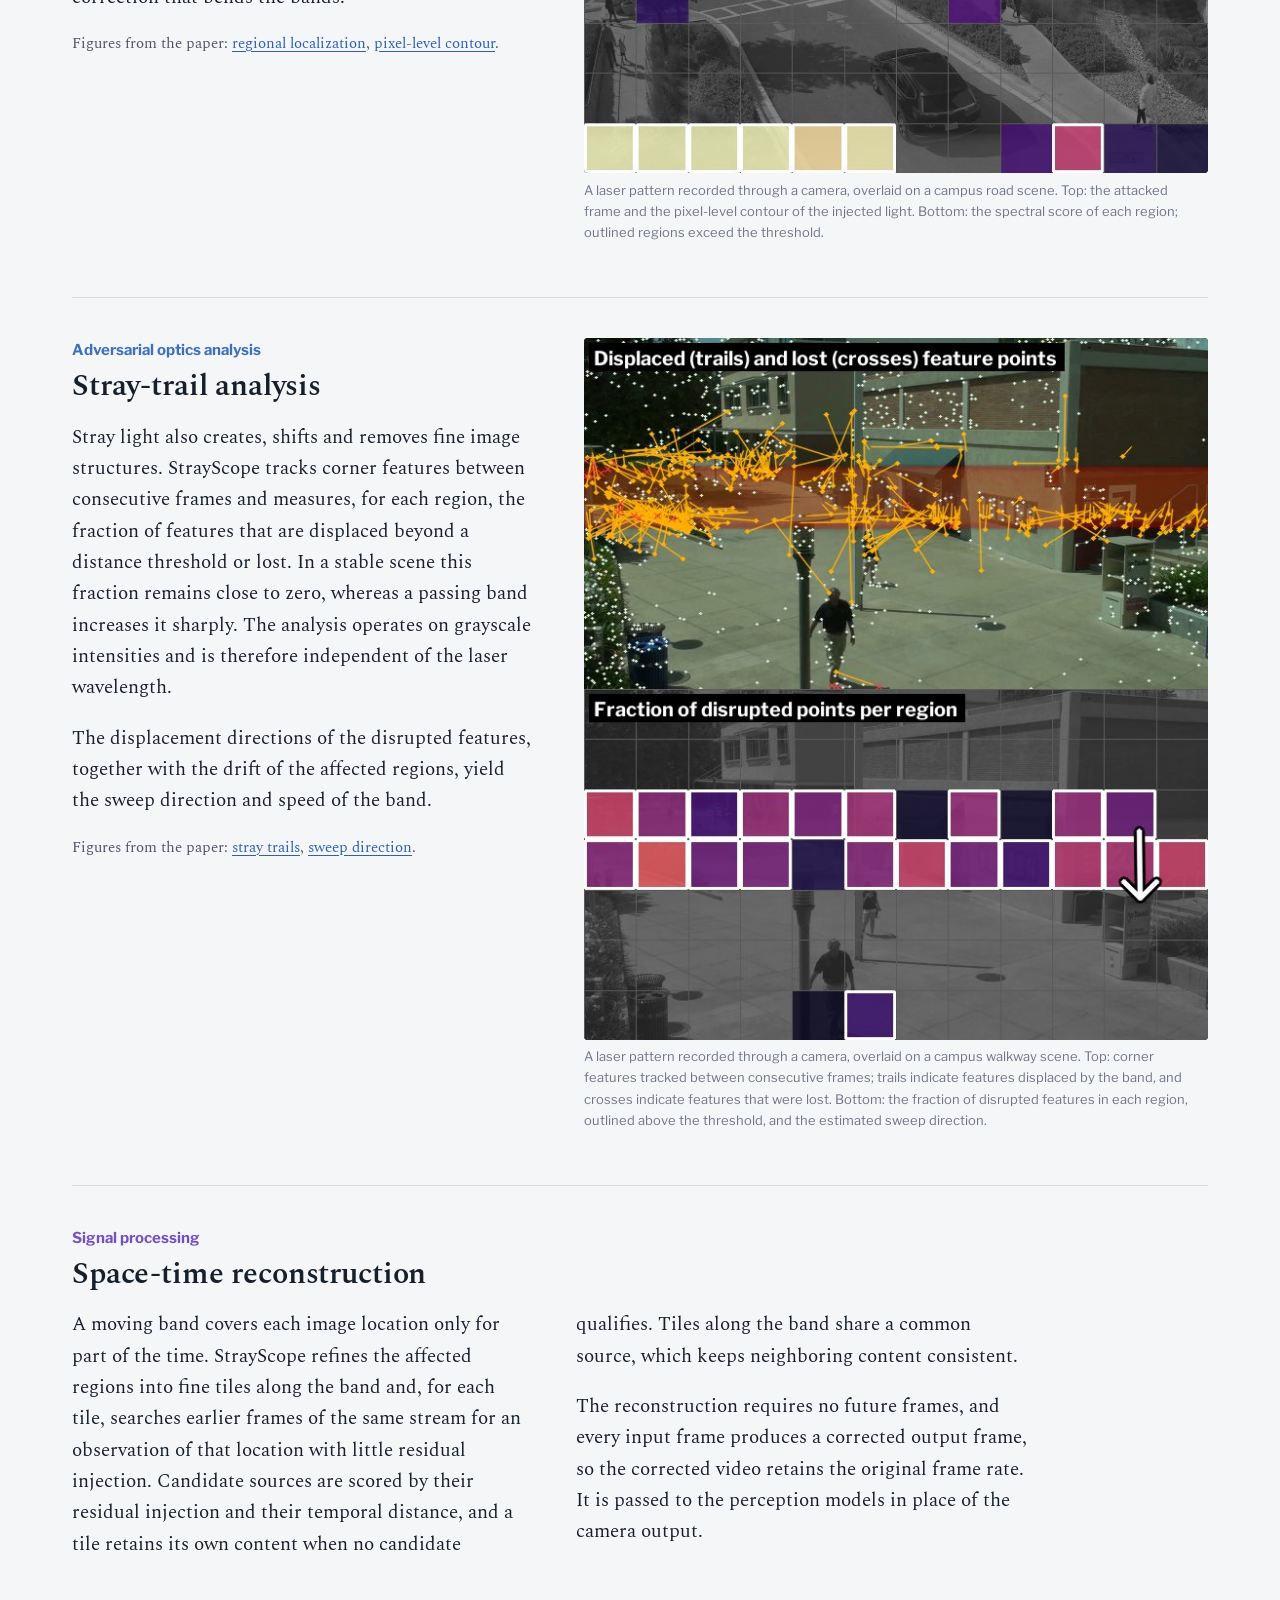
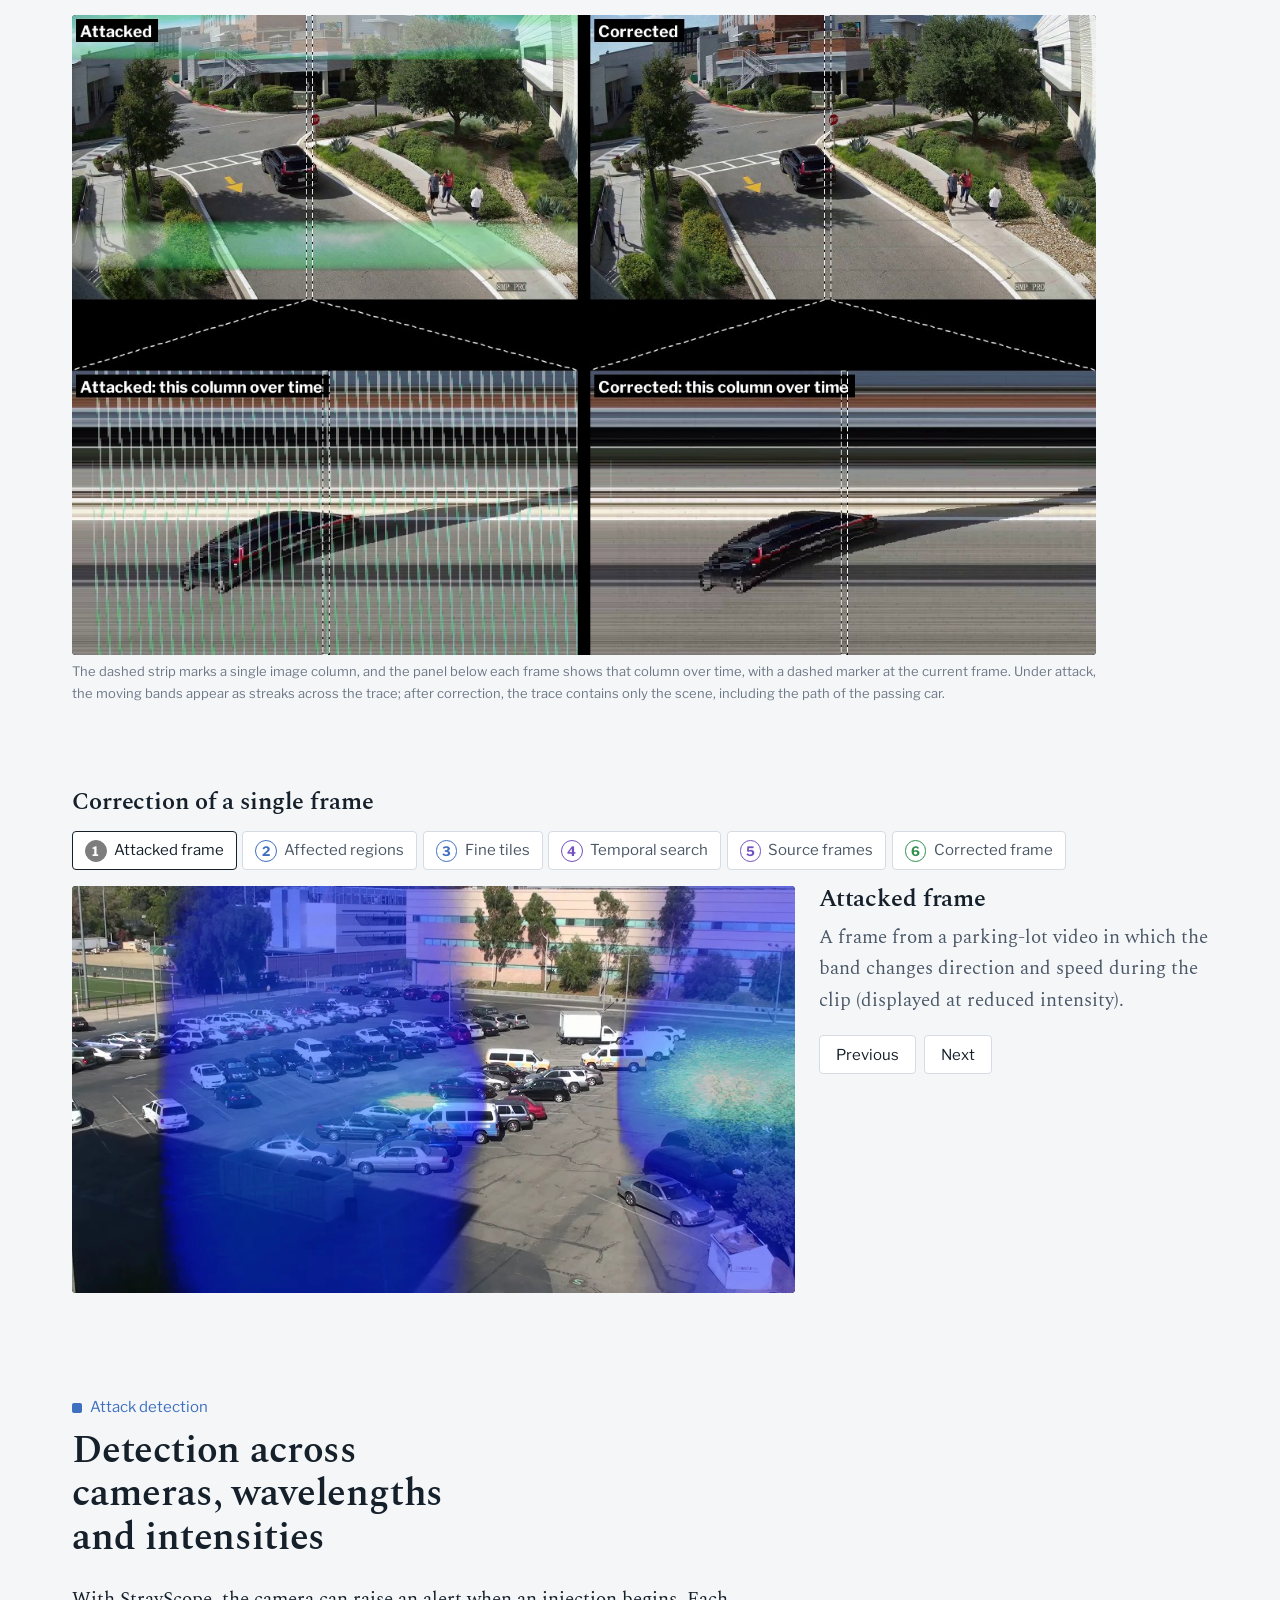
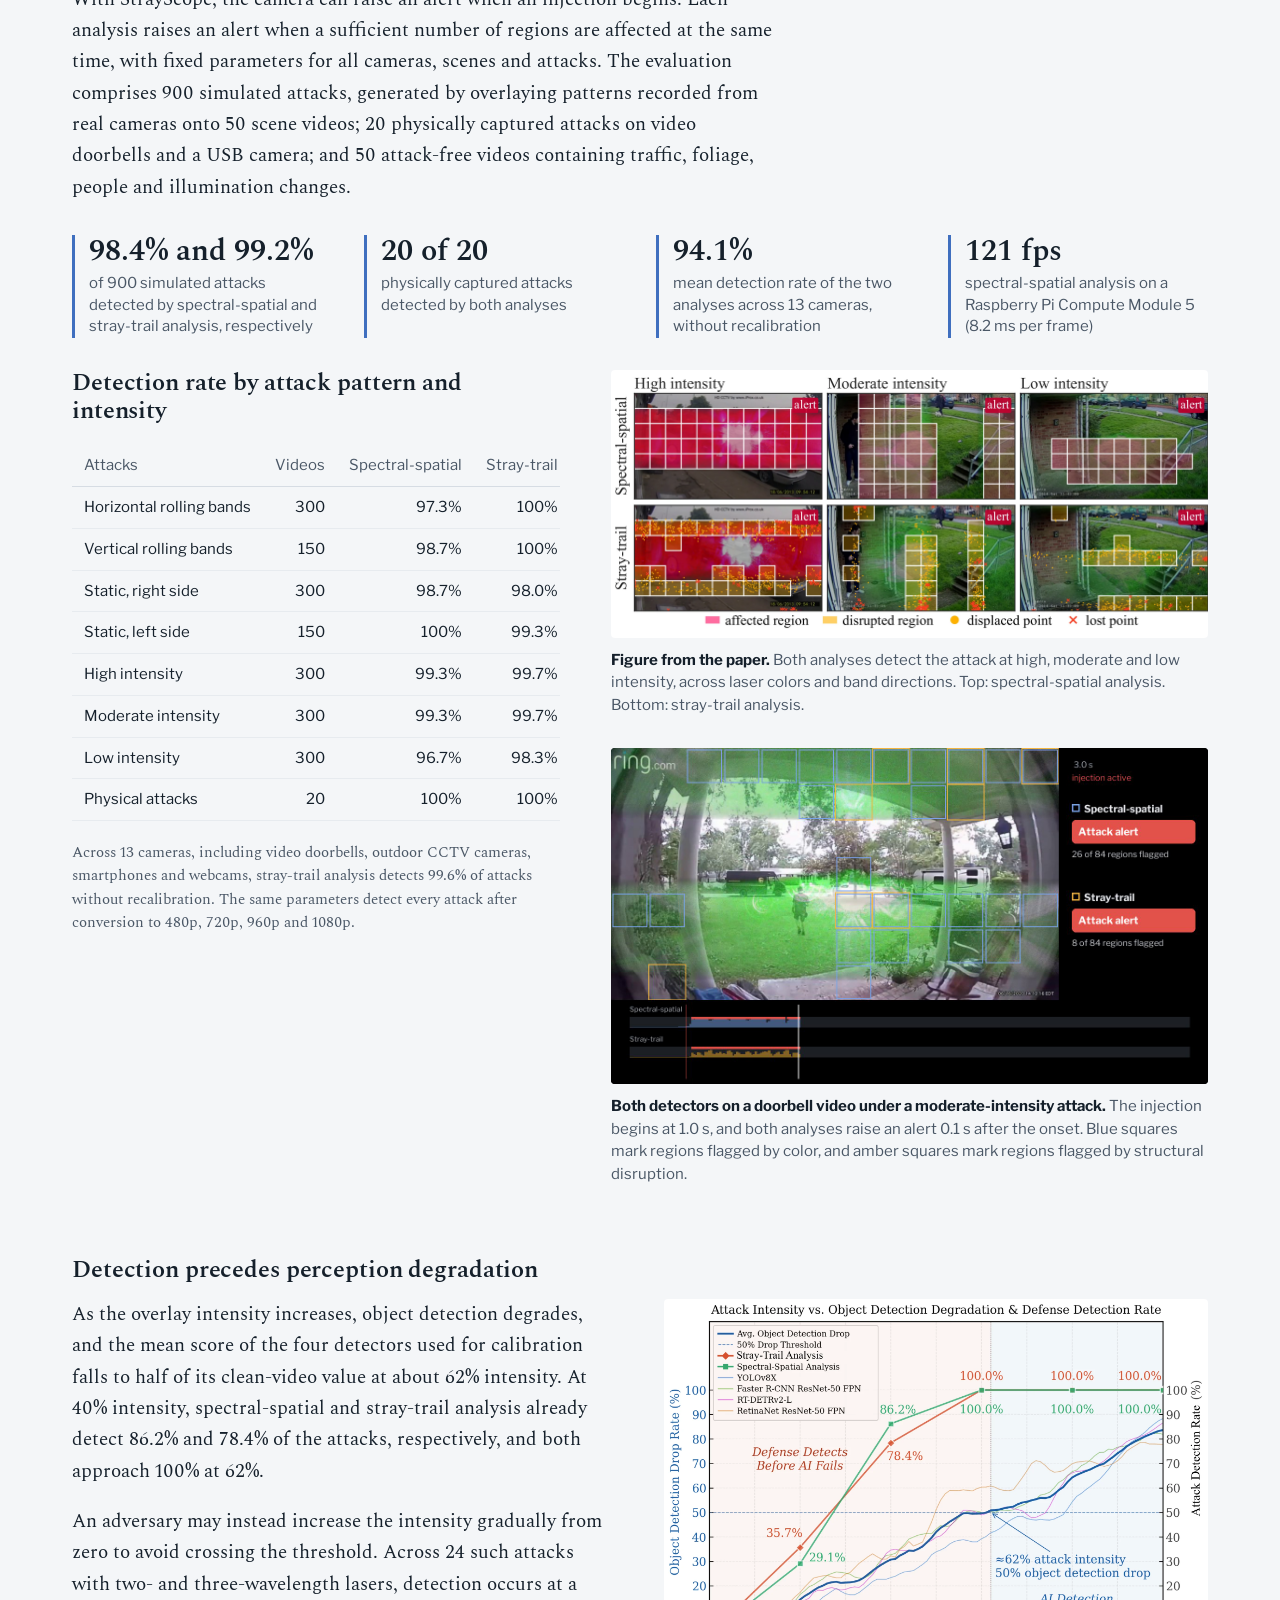
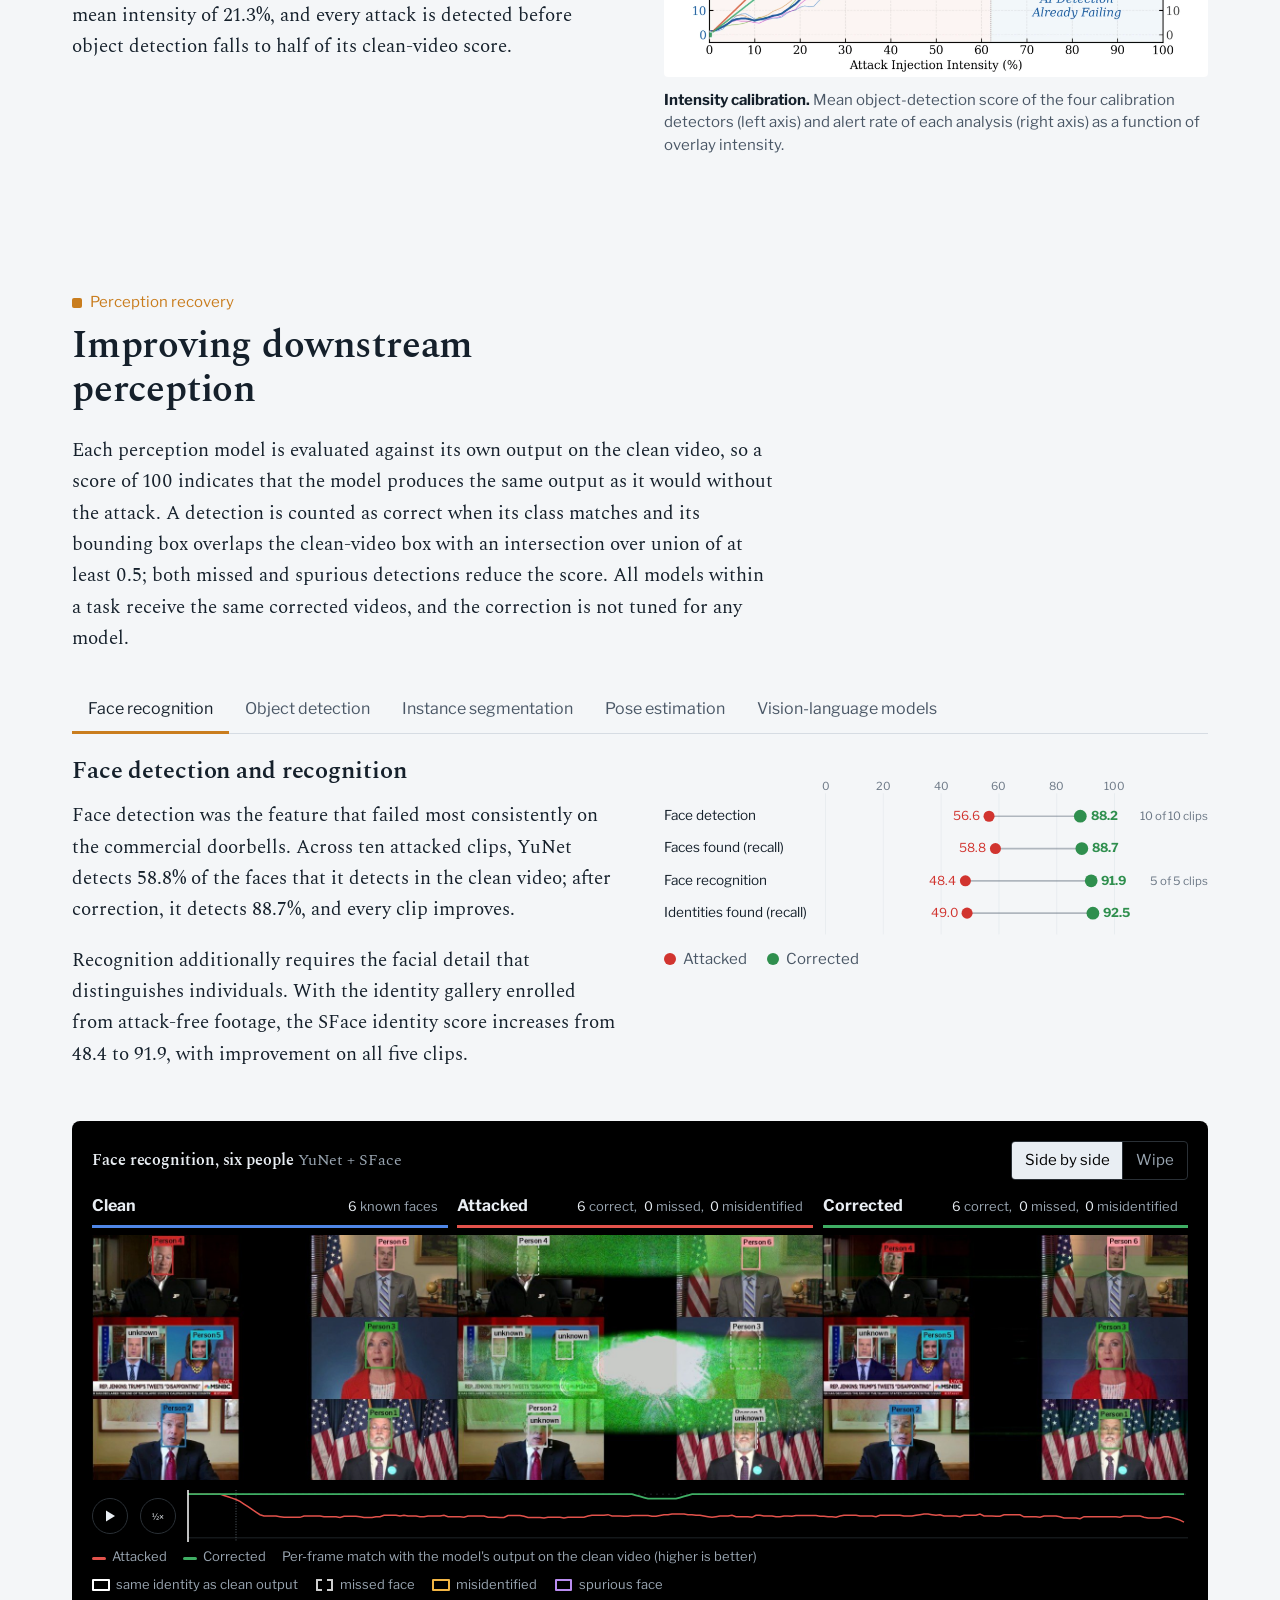
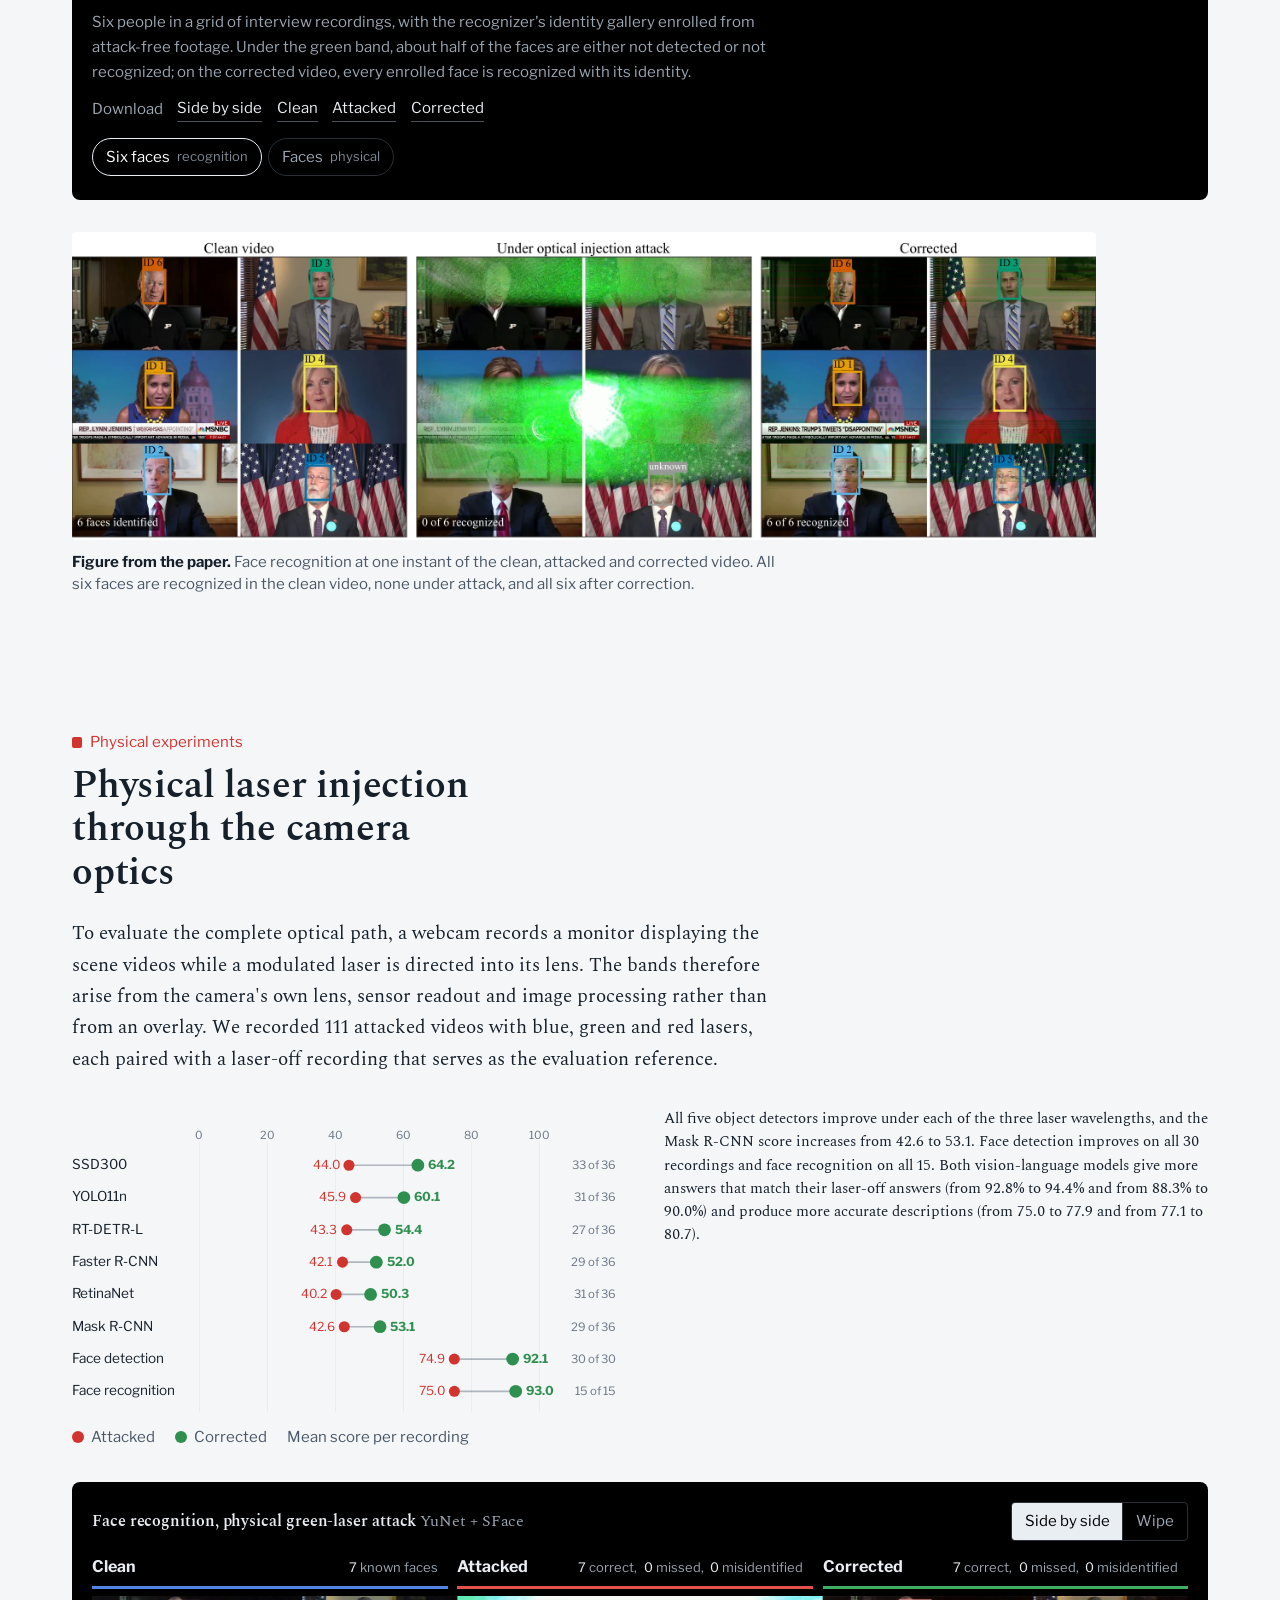
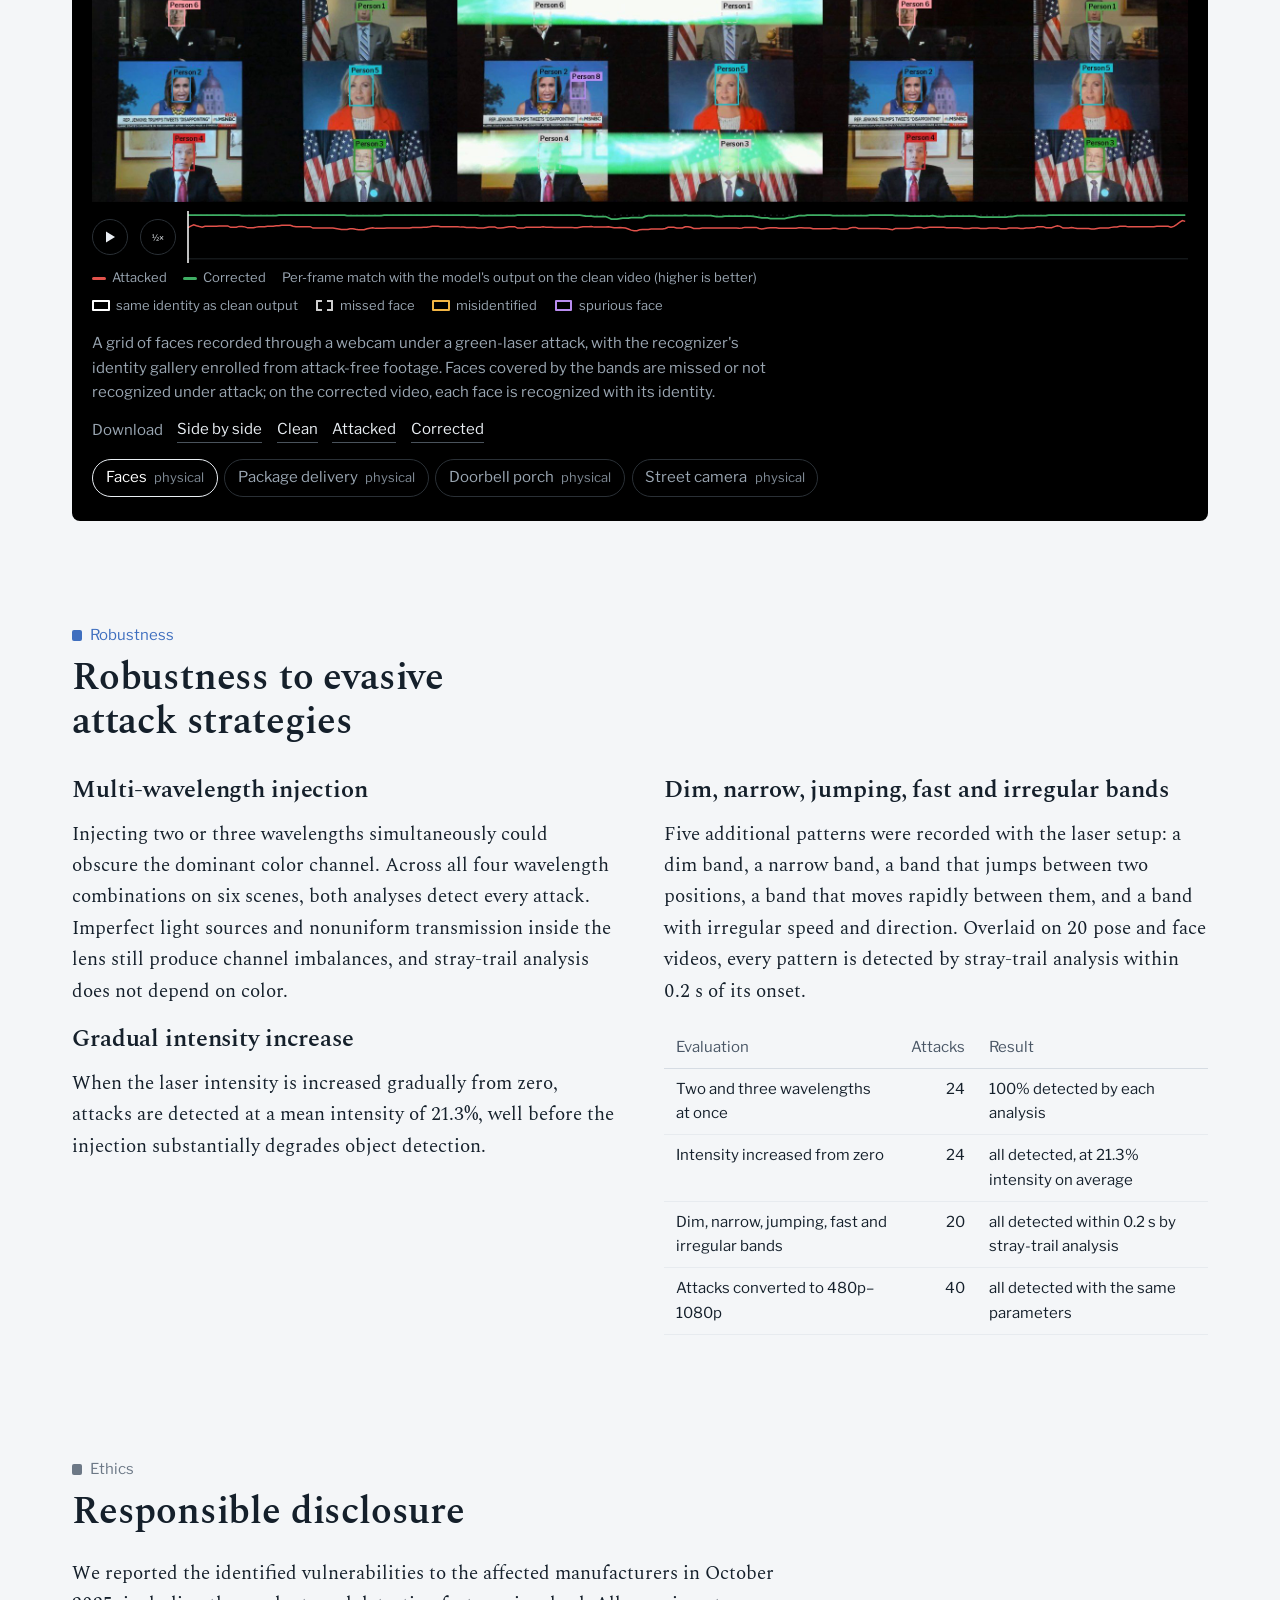
==== commit a3b1f7f6: "Space-time reconstruction: frames above traces, dashed column strip" ====
--- a/index.html
+++ b/index.html
@@ -221,8 +221,8 @@
         <p>The reconstruction requires no future frames, and every input frame produces a corrected output frame, so the corrected video retains the original frame rate. It is passed to the perception models in place of the camera output.</p>
       </div>
       <div class="media">
-        <video class="loop-video" data-src="assets/video/mech-trace.mp4" poster="assets/img/mech-trace.jpg" muted loop playsinline preload="none" data-autoplay aria-label="Attacked and corrected frames of the campus road scene beside the space-time trace of one image column, with a cursor marking the current frame."></video>
-        <p class="media-label">A single image column (white line) followed over time, with the cursor marking the current frame. Under attack, the moving bands appear as streaks across the trace; after correction, the trace contains only the scene, including the path of the passing car.</p>
+        <video class="loop-video" data-src="assets/video/mech-trace.mp4" poster="assets/img/mech-trace.jpg" muted loop playsinline preload="none" data-autoplay aria-label="Attacked and corrected frames of the campus road scene, each above the space-time trace of one image column, with a marker at the current frame."></video>
+        <p class="media-label">The dashed strip marks a single image column, and the panel below each frame shows that column over time, with a dashed marker at the current frame. Under attack, the moving bands appear as streaks across the trace; after correction, the trace contains only the scene, including the path of the passing car.</p>
       </div>
     </div>
 
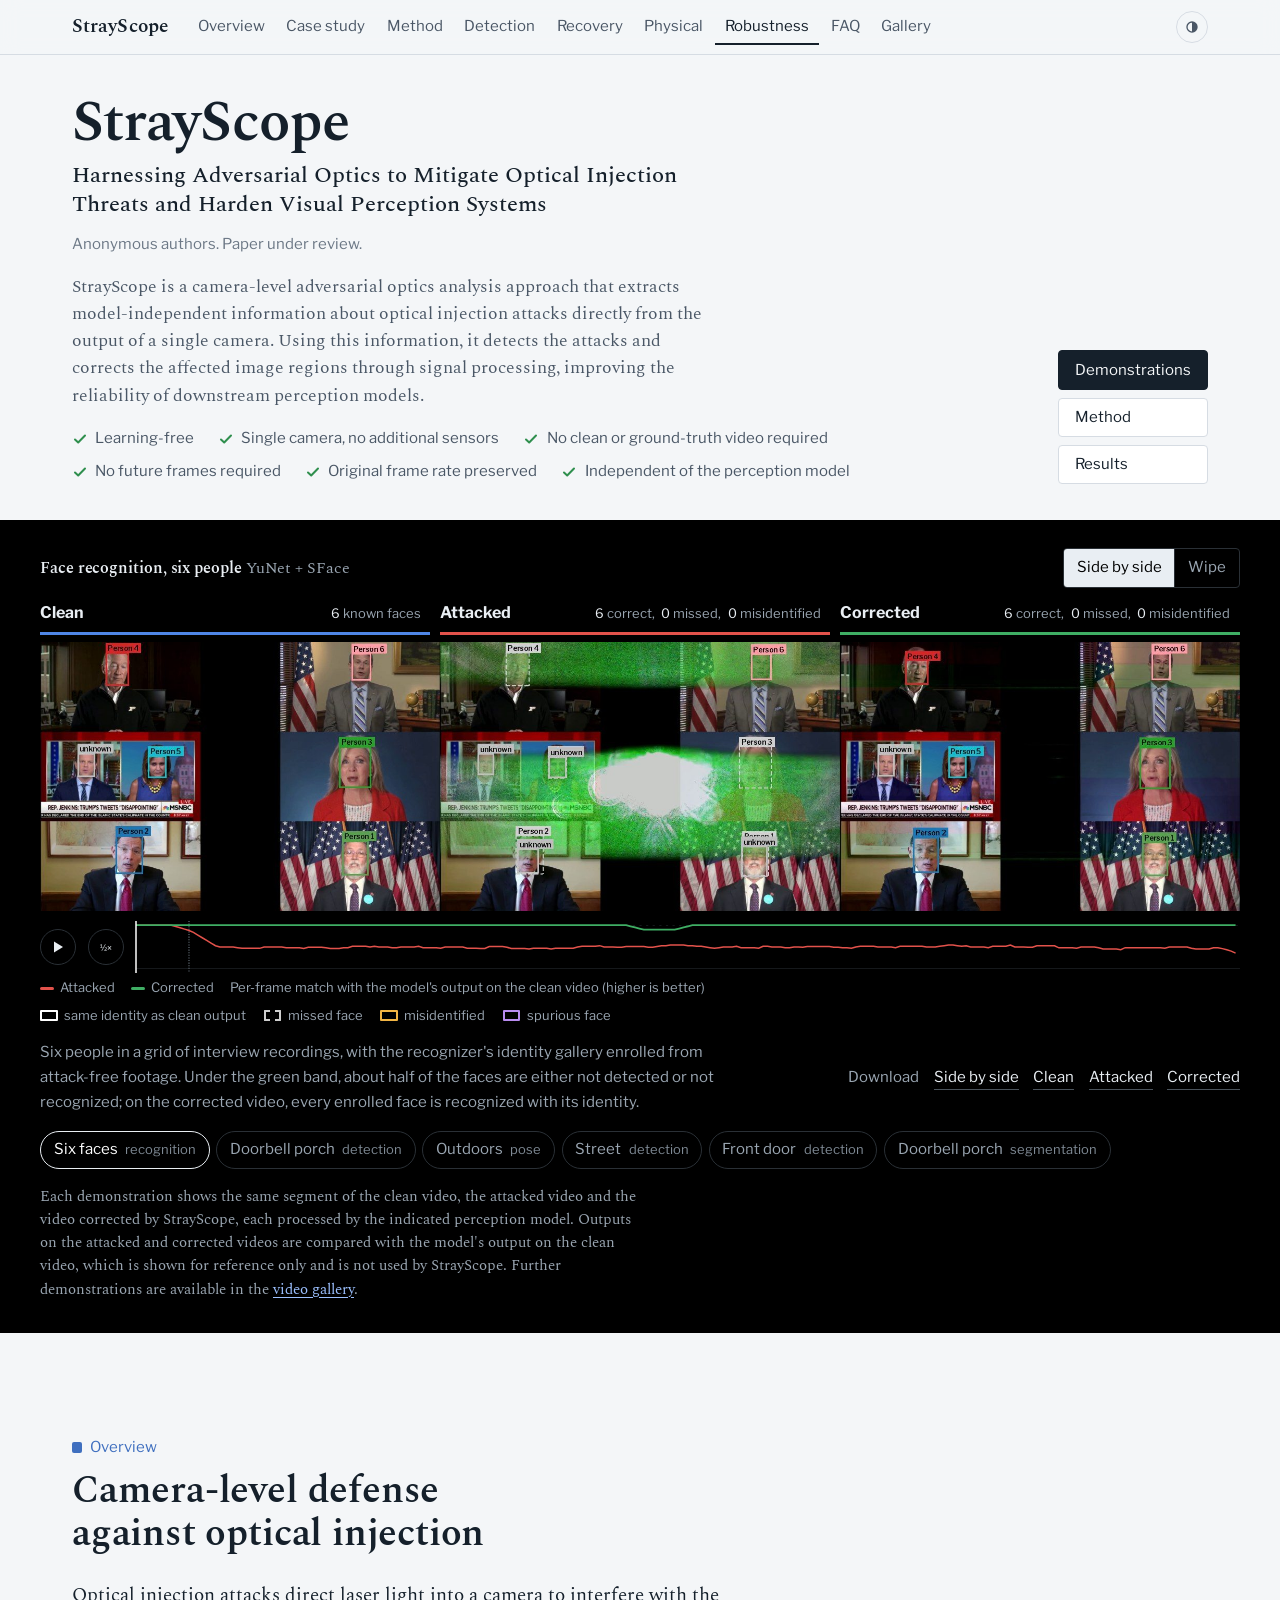
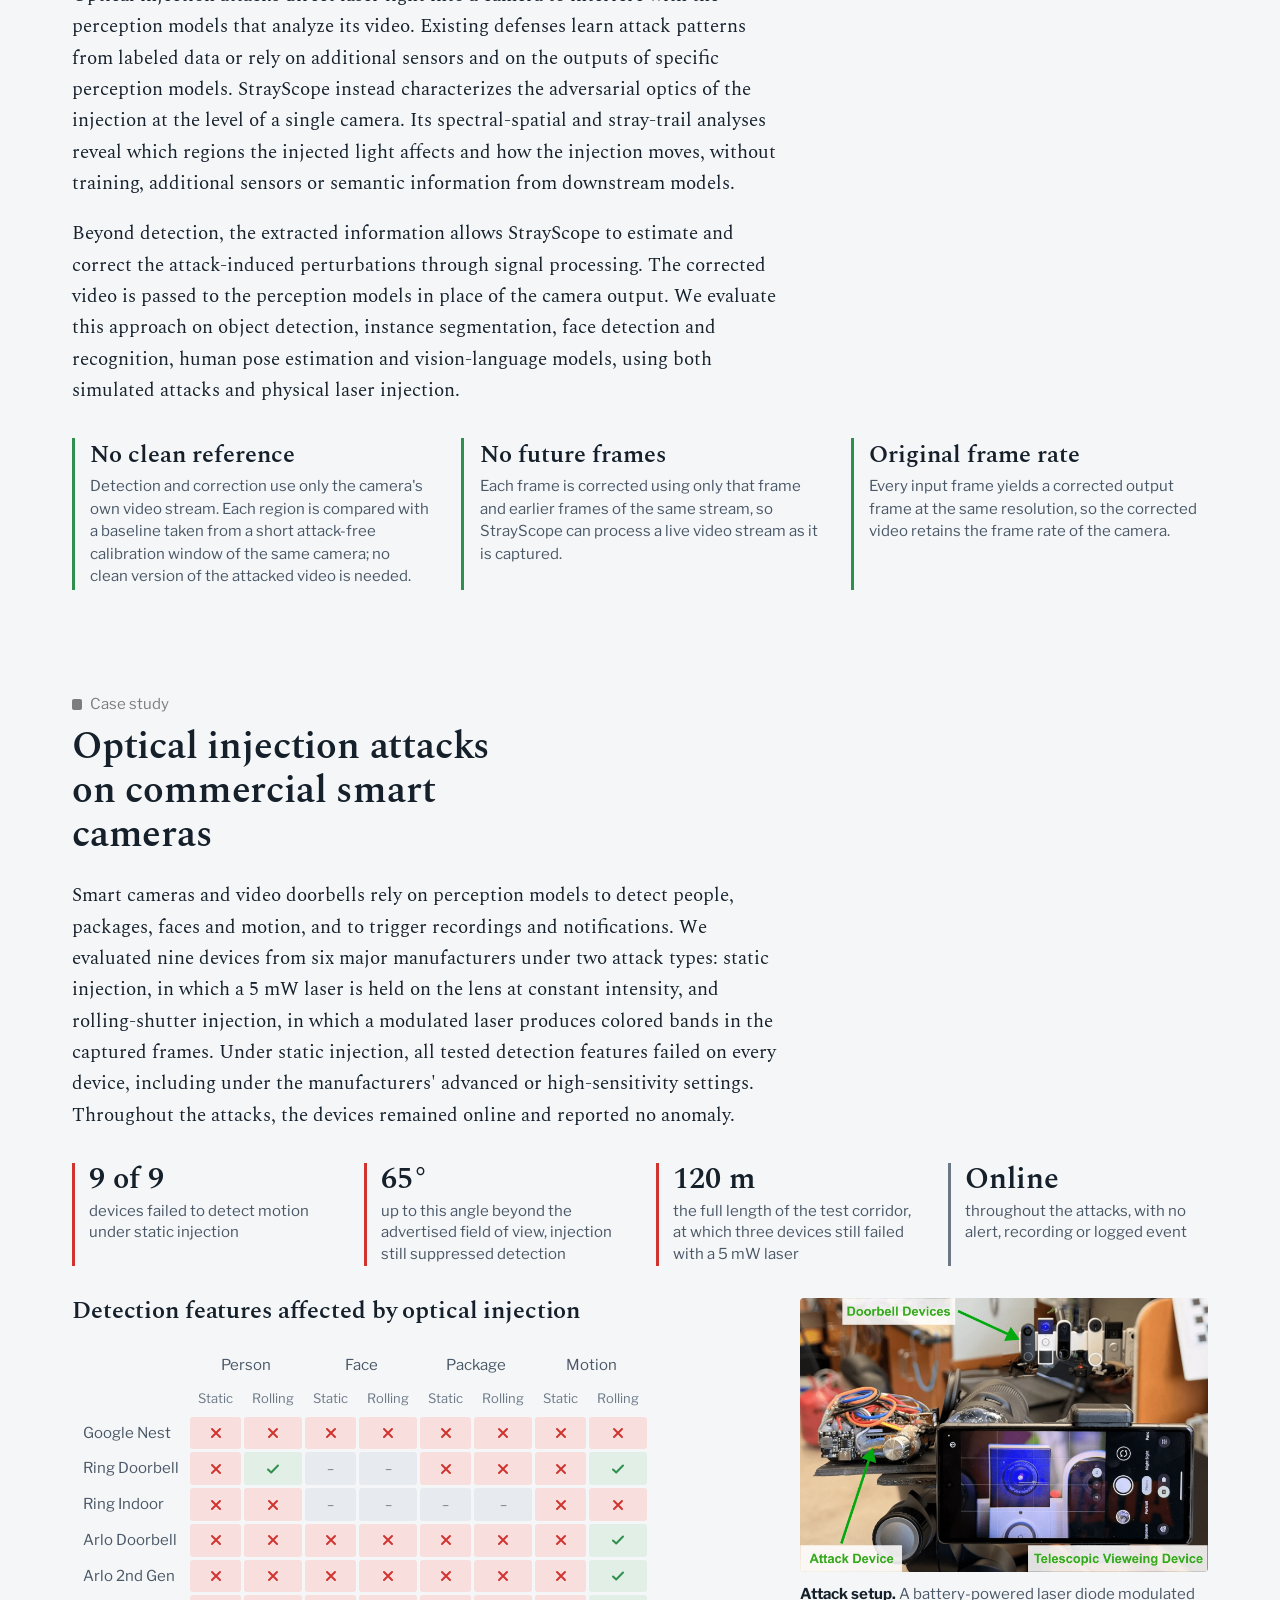
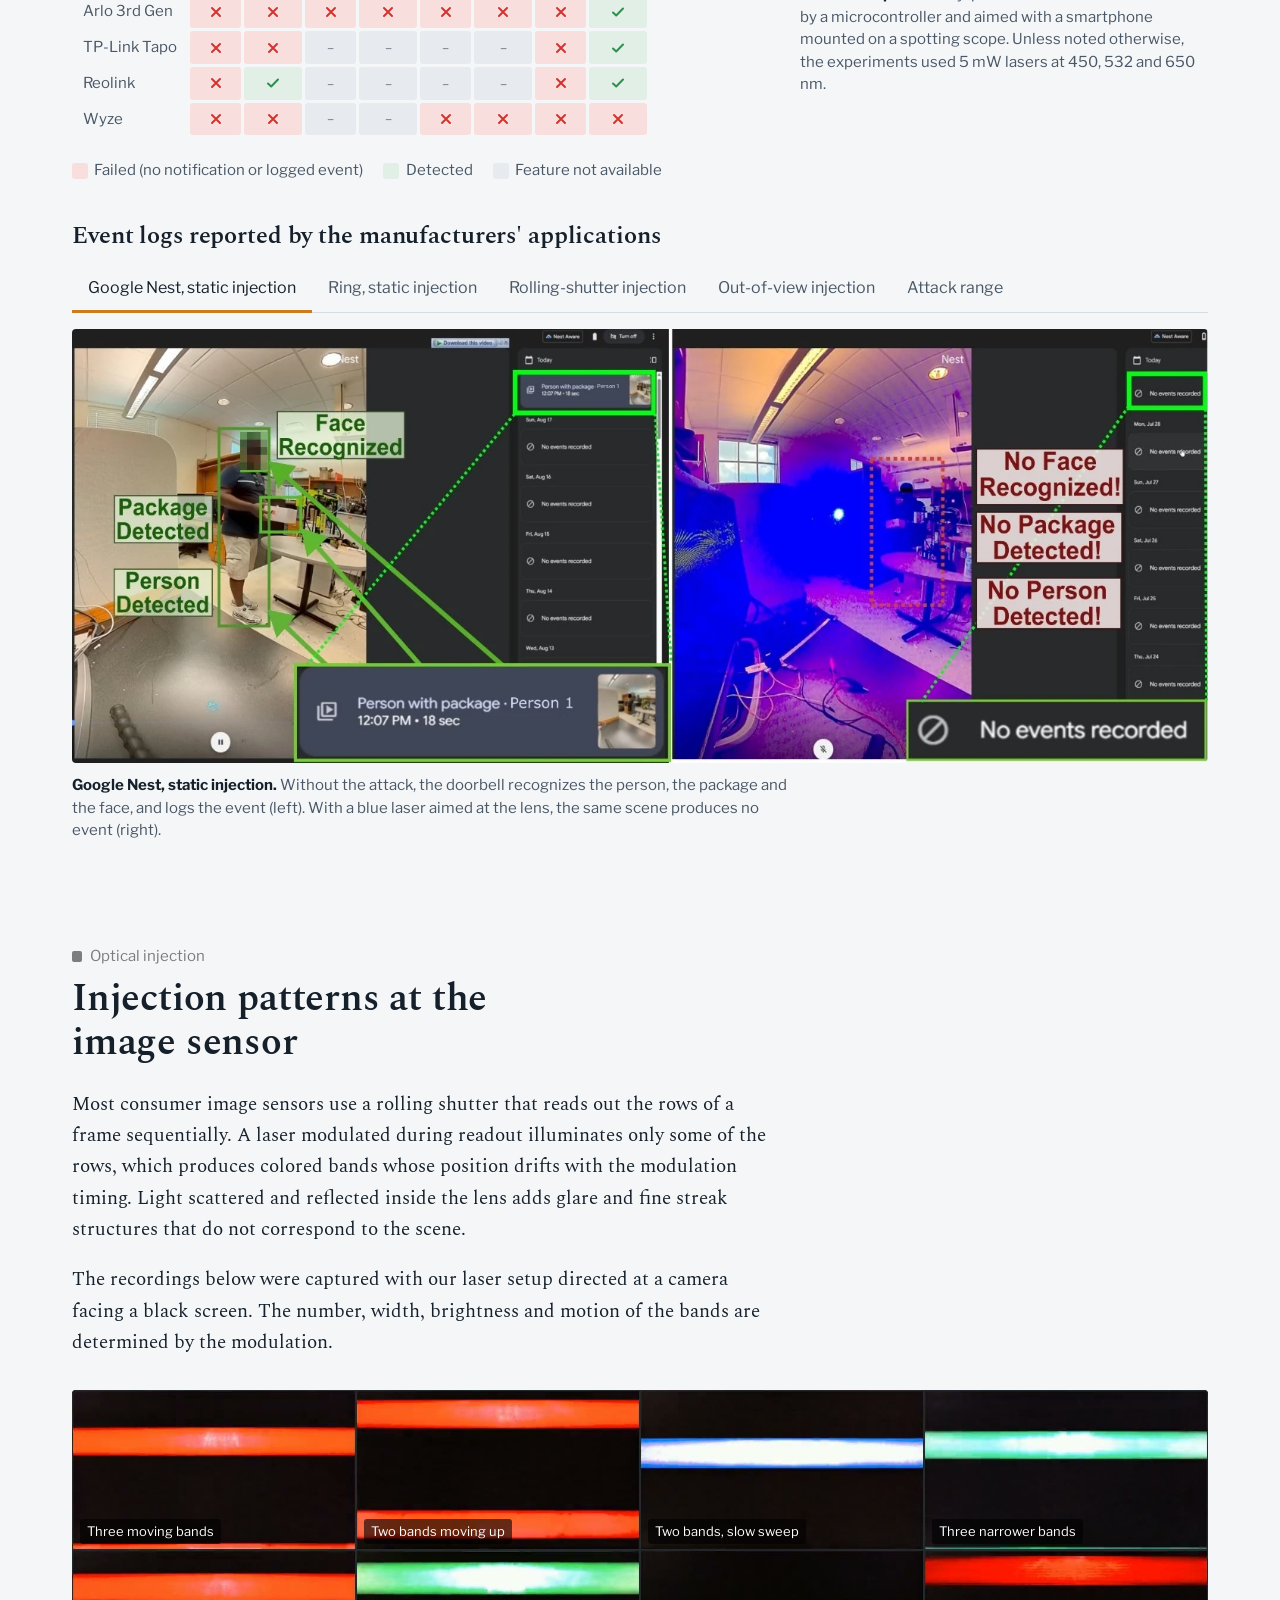
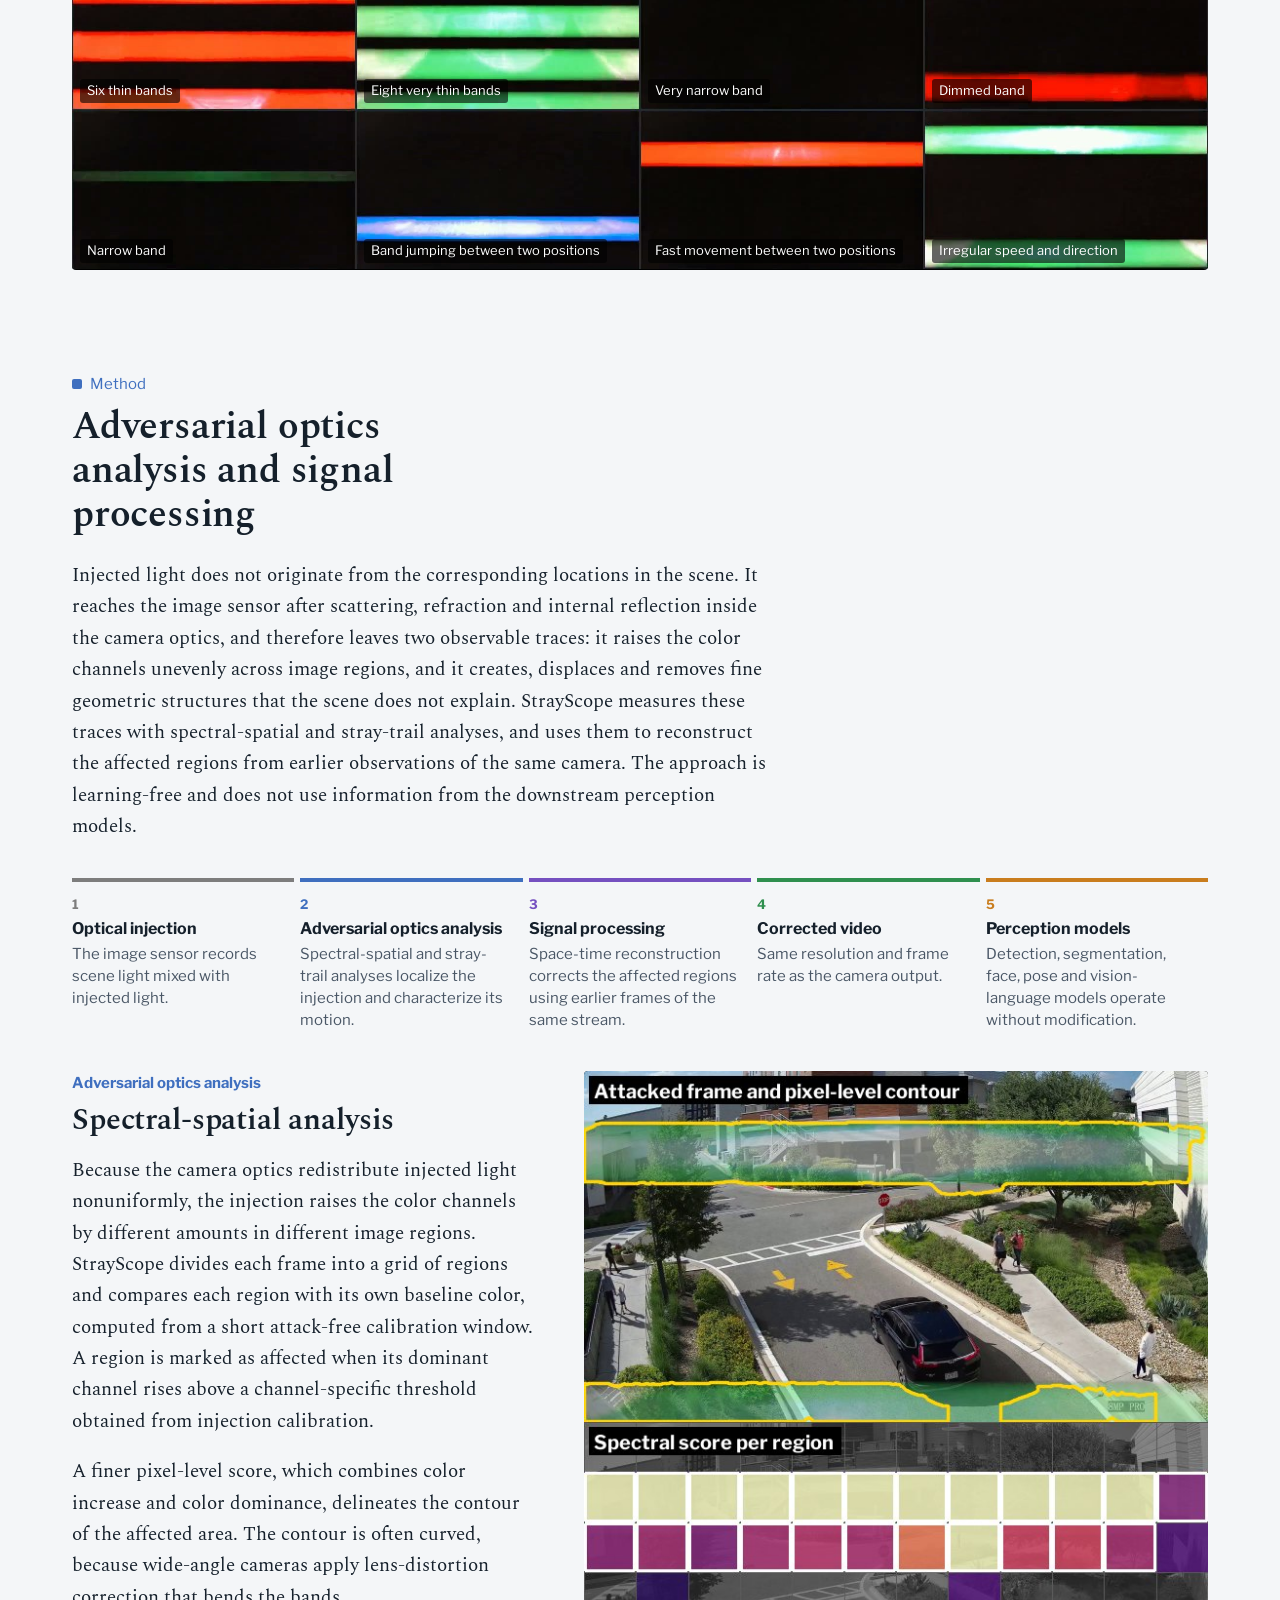
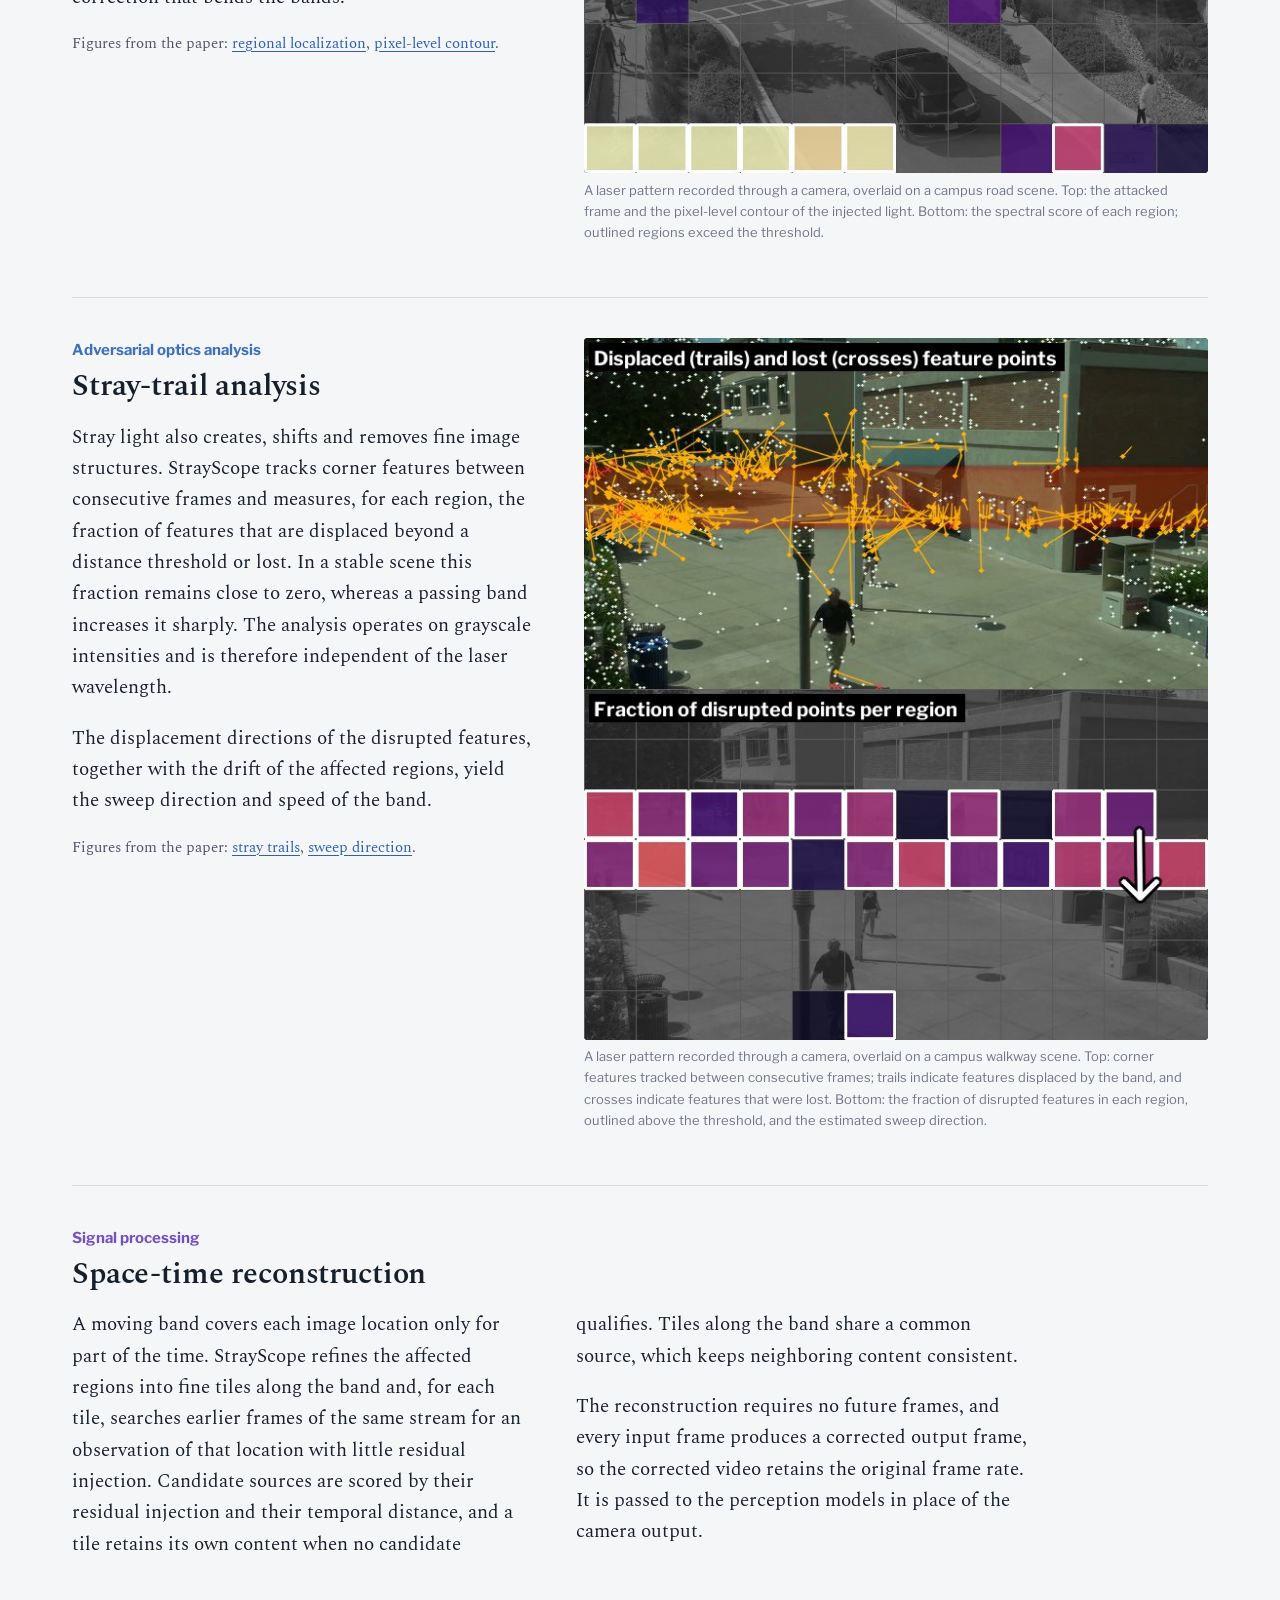
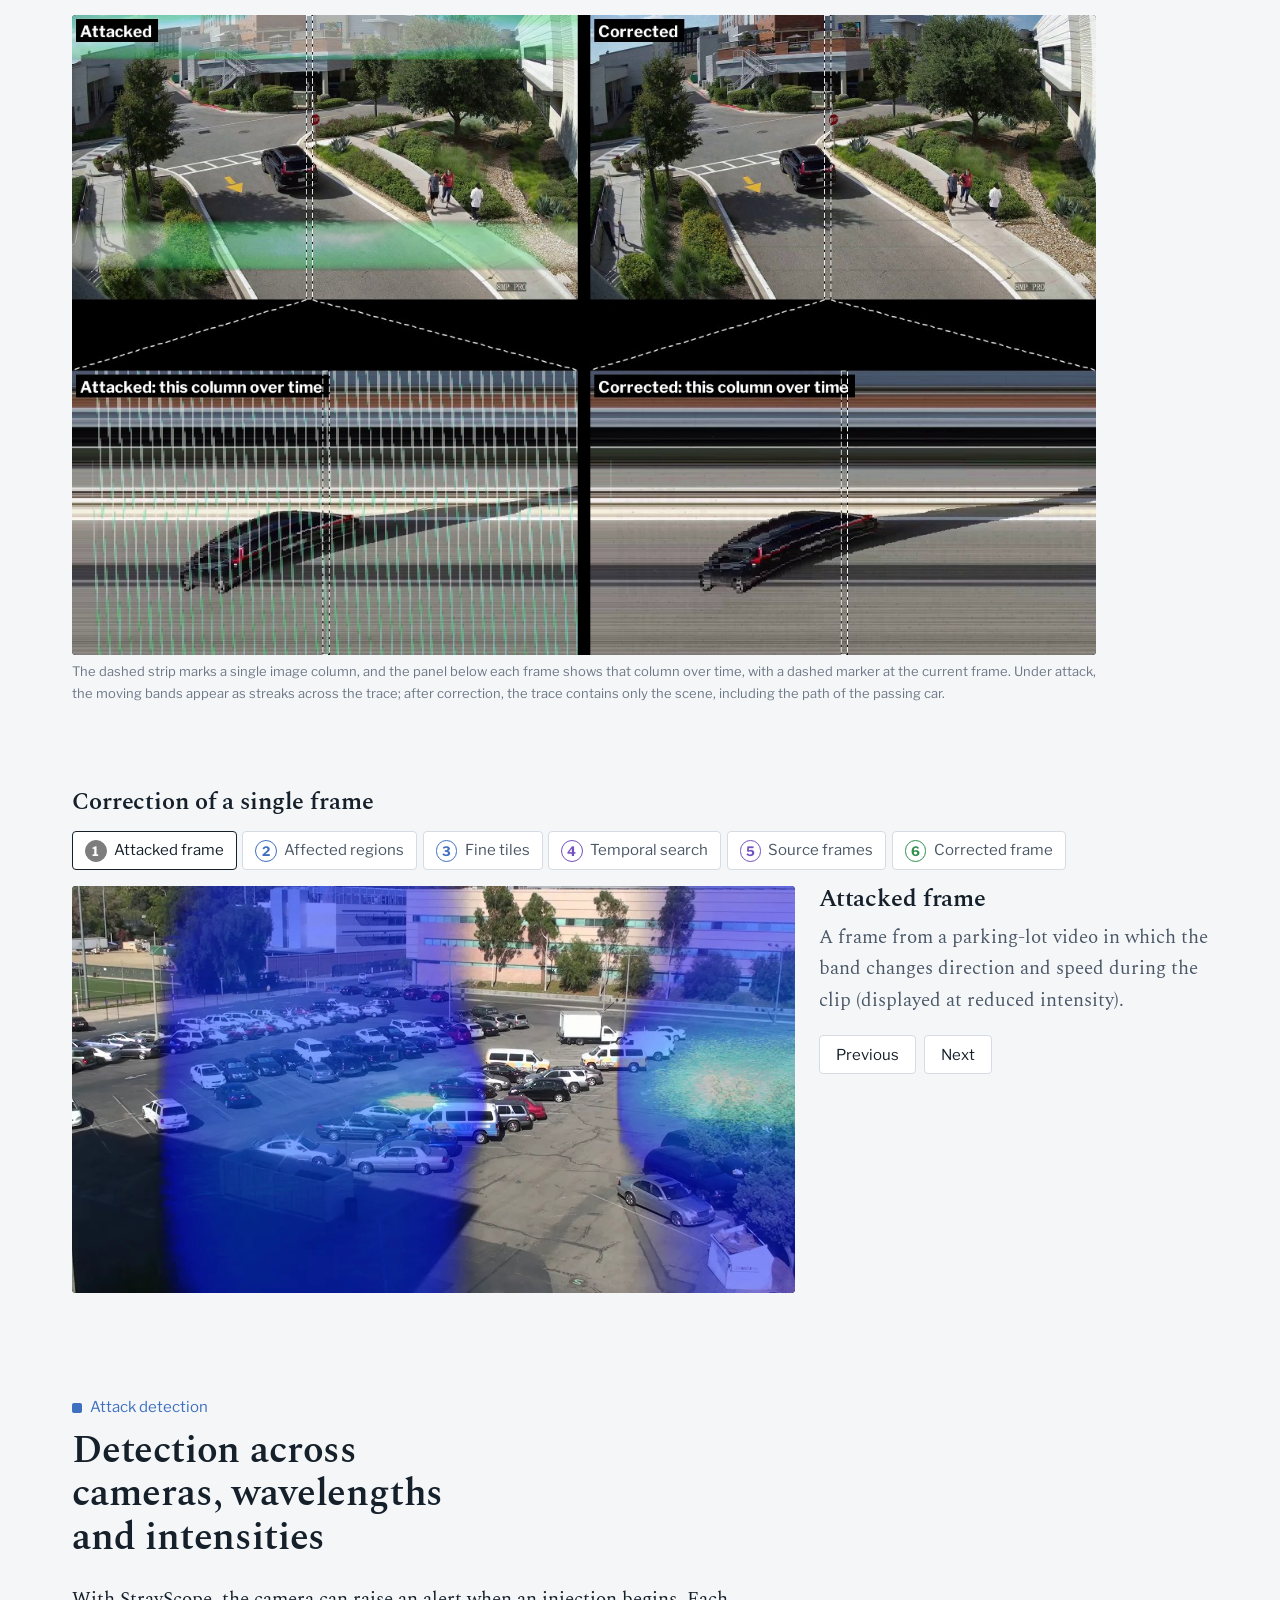
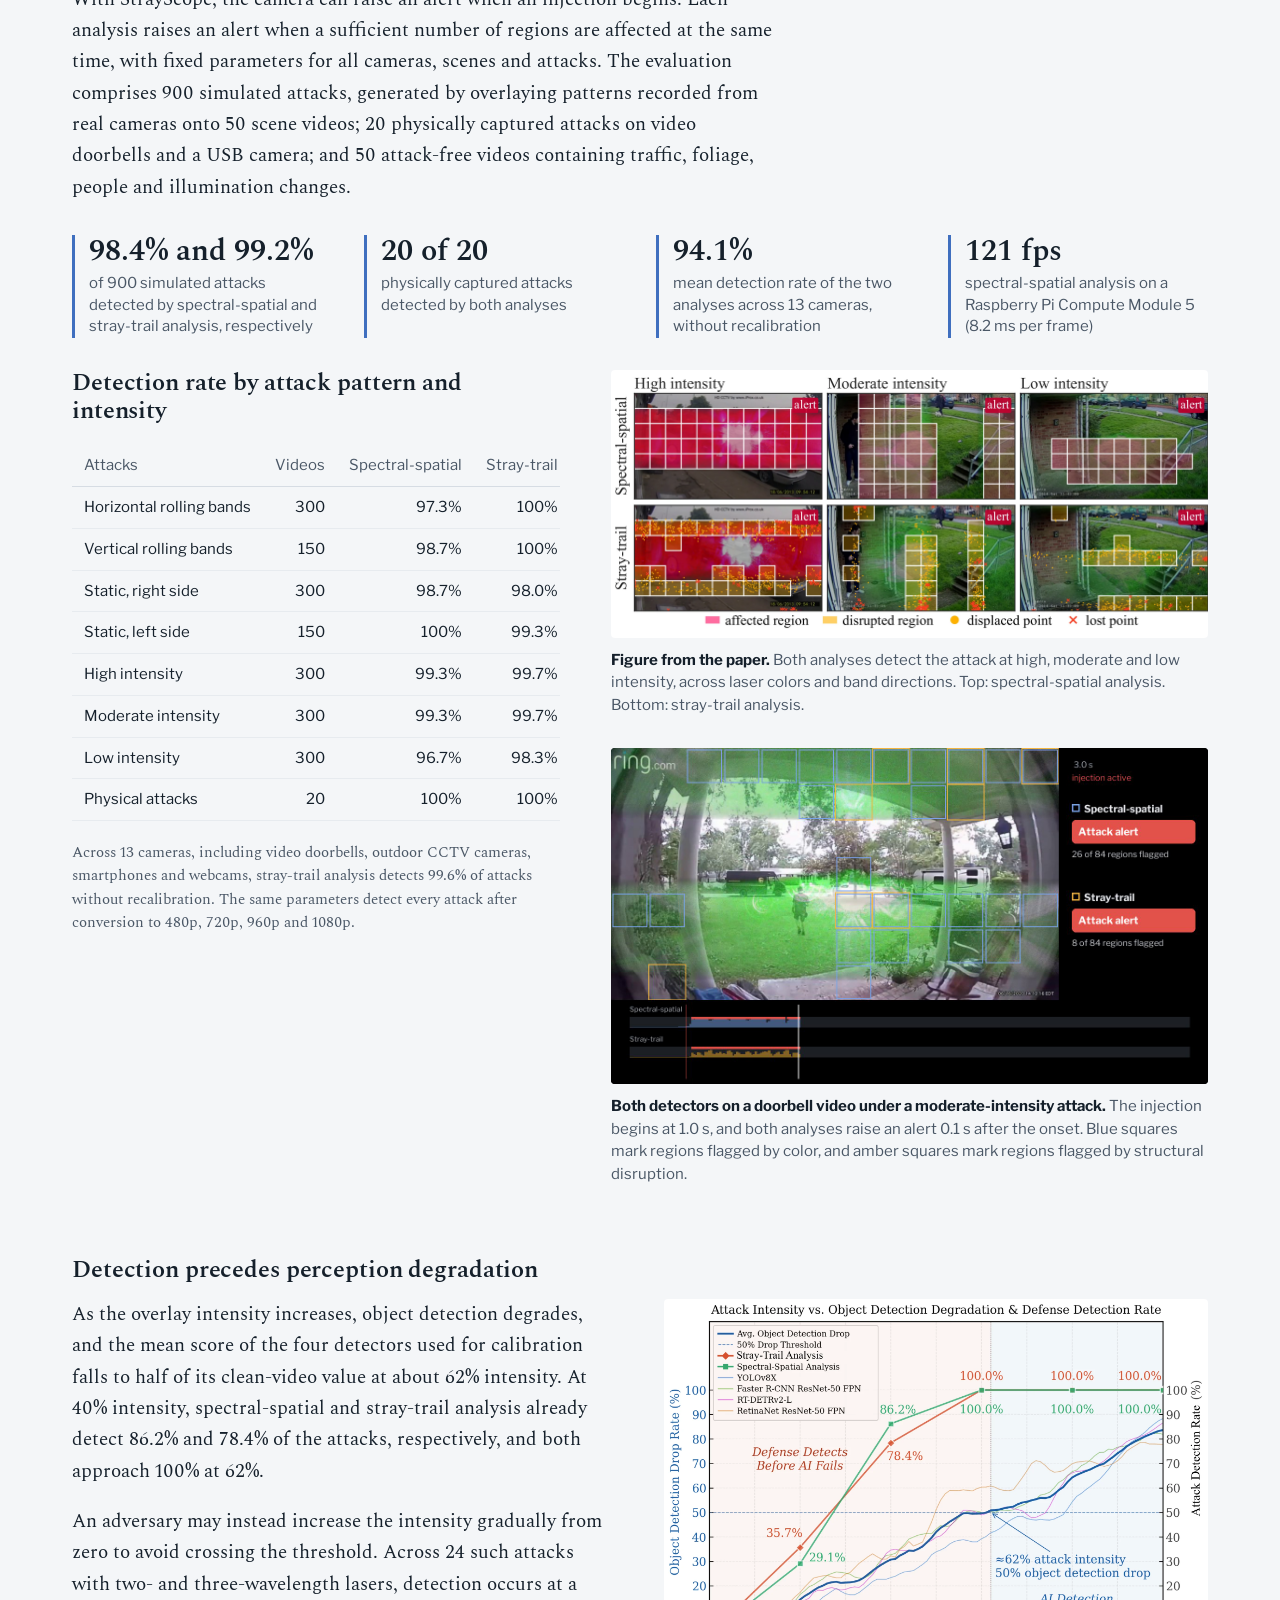
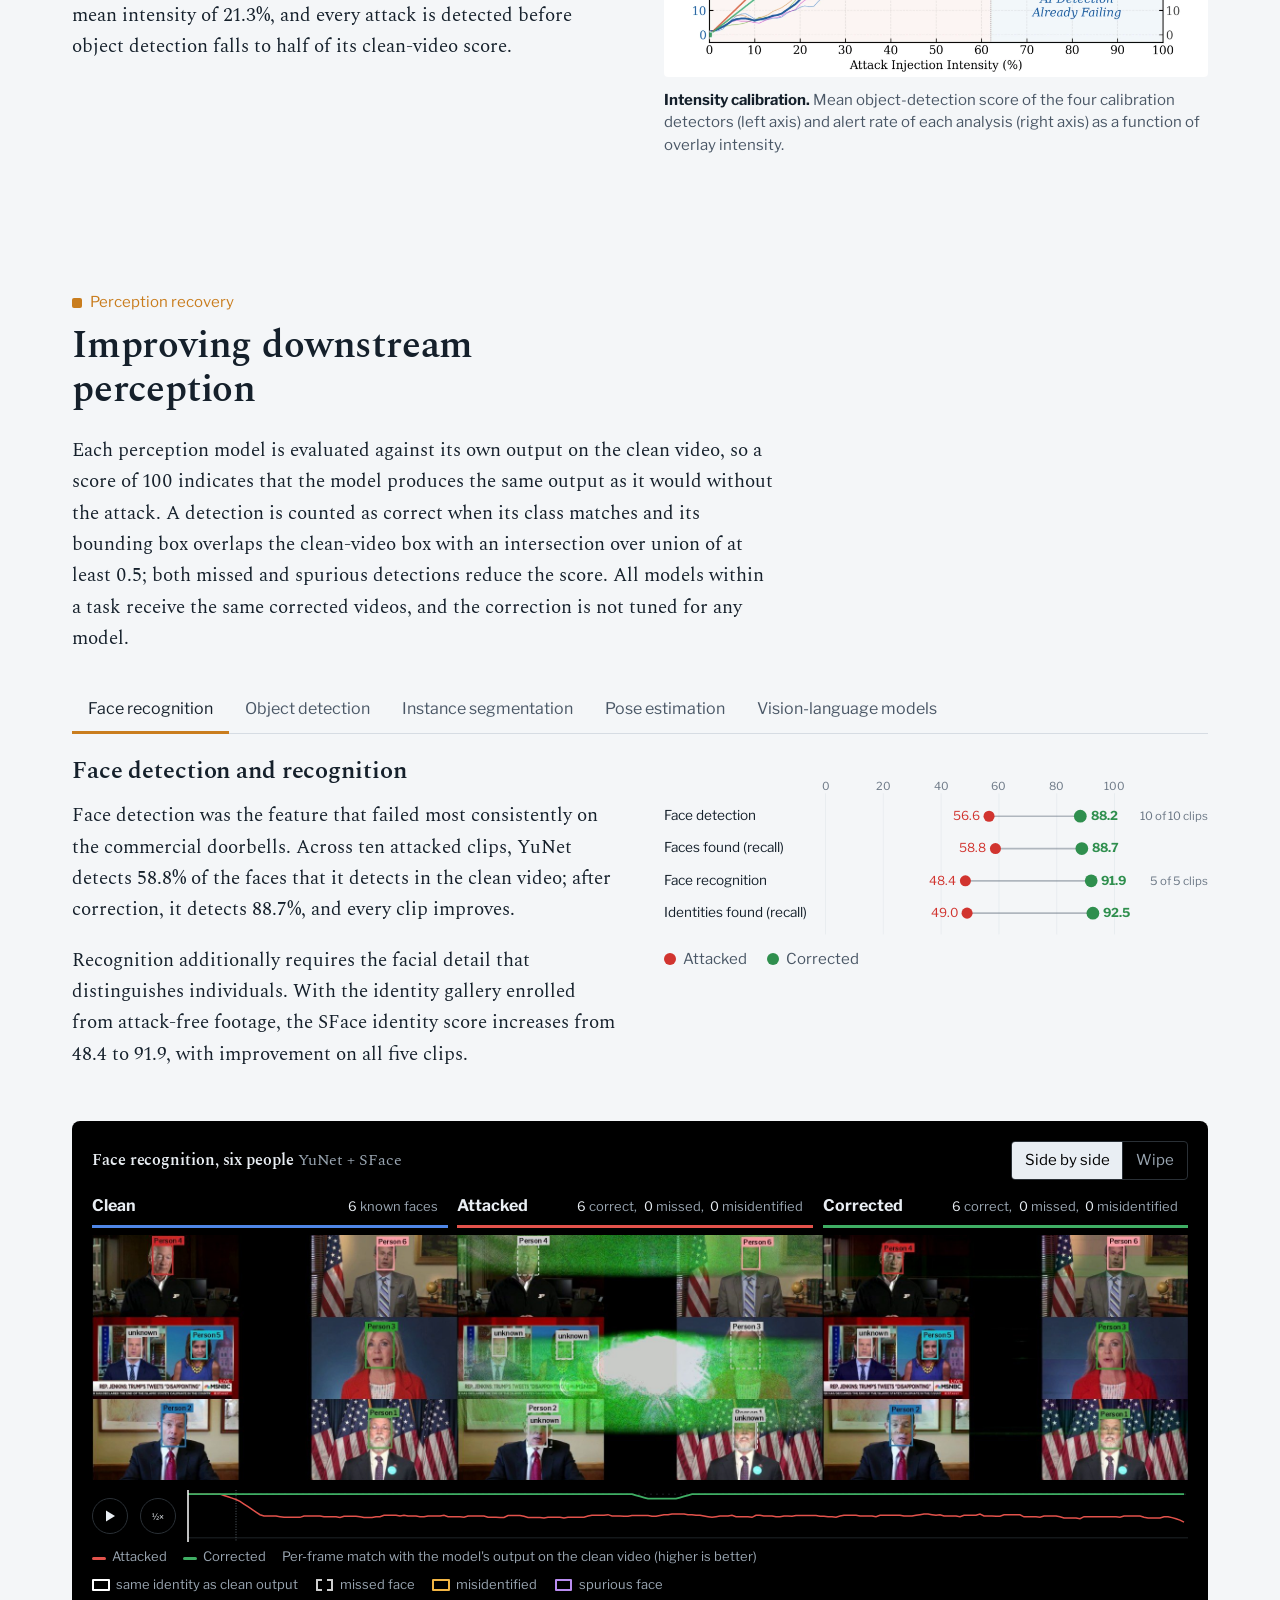
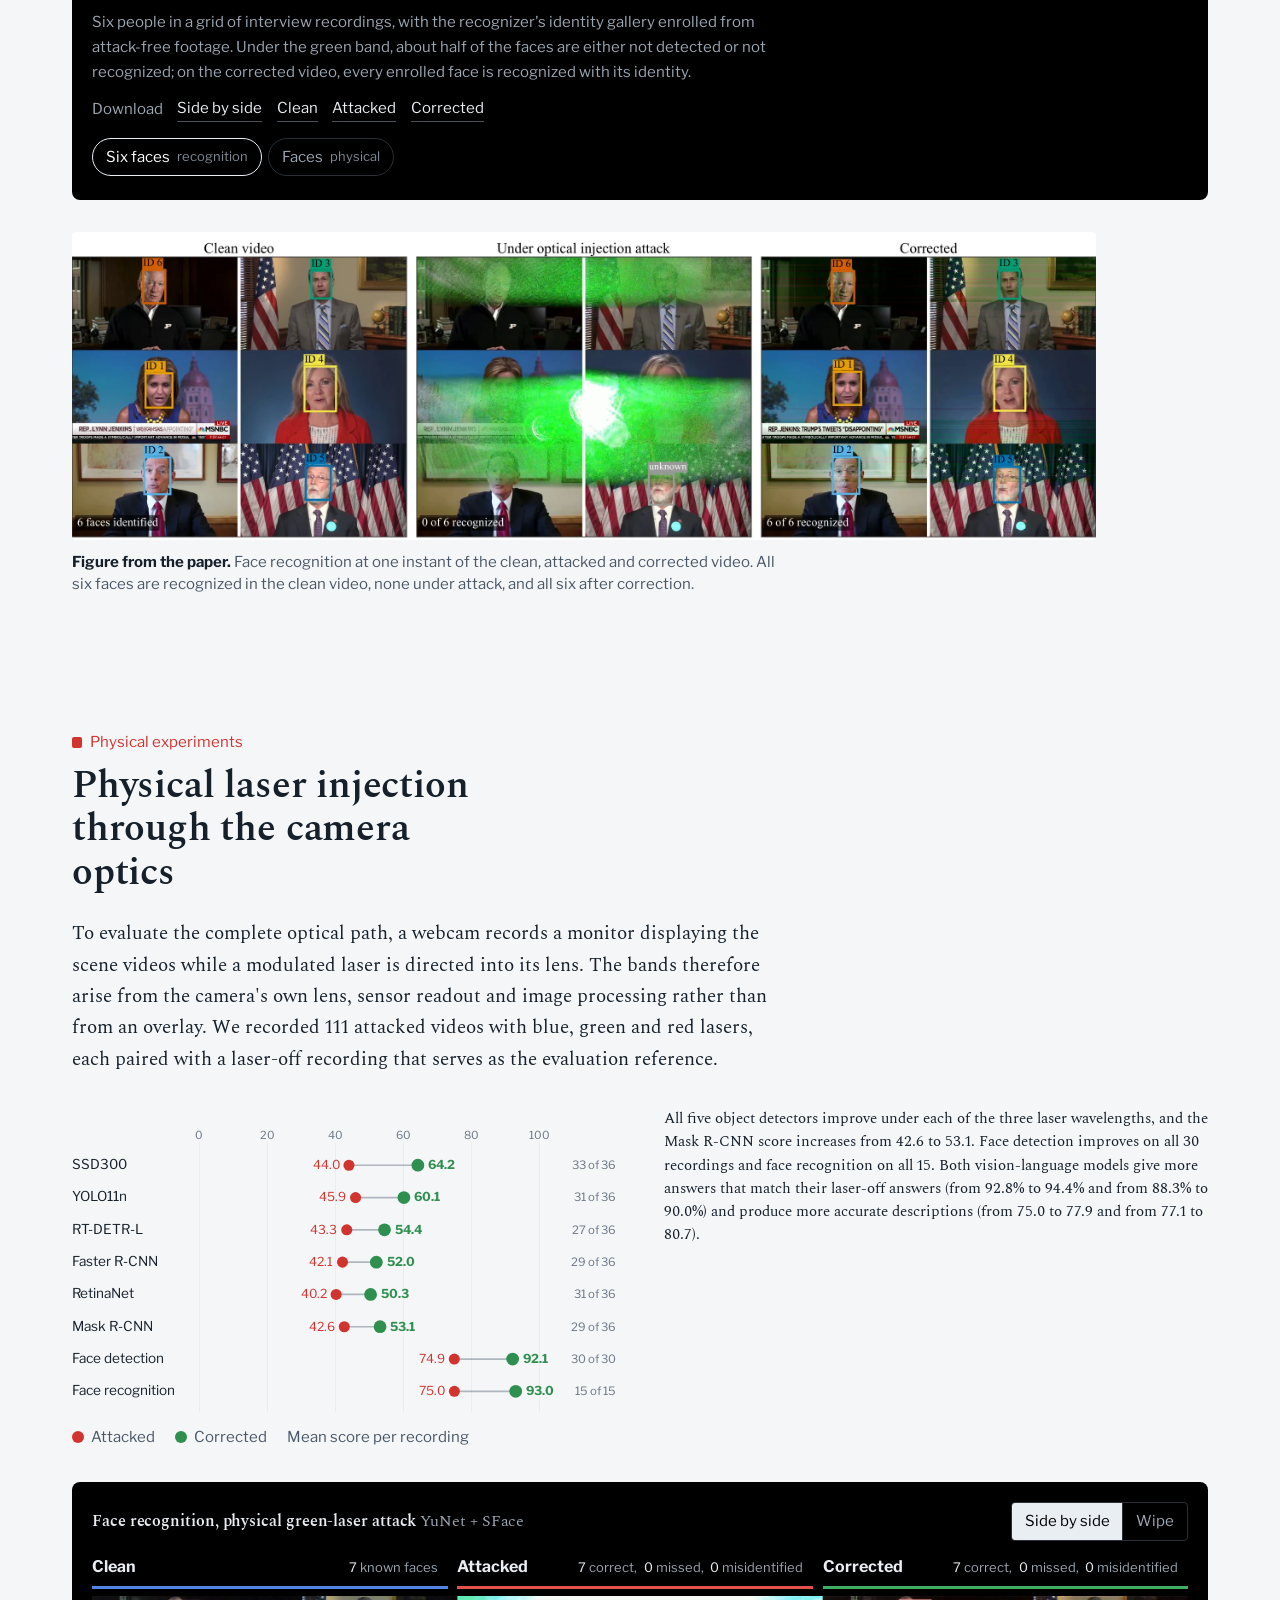
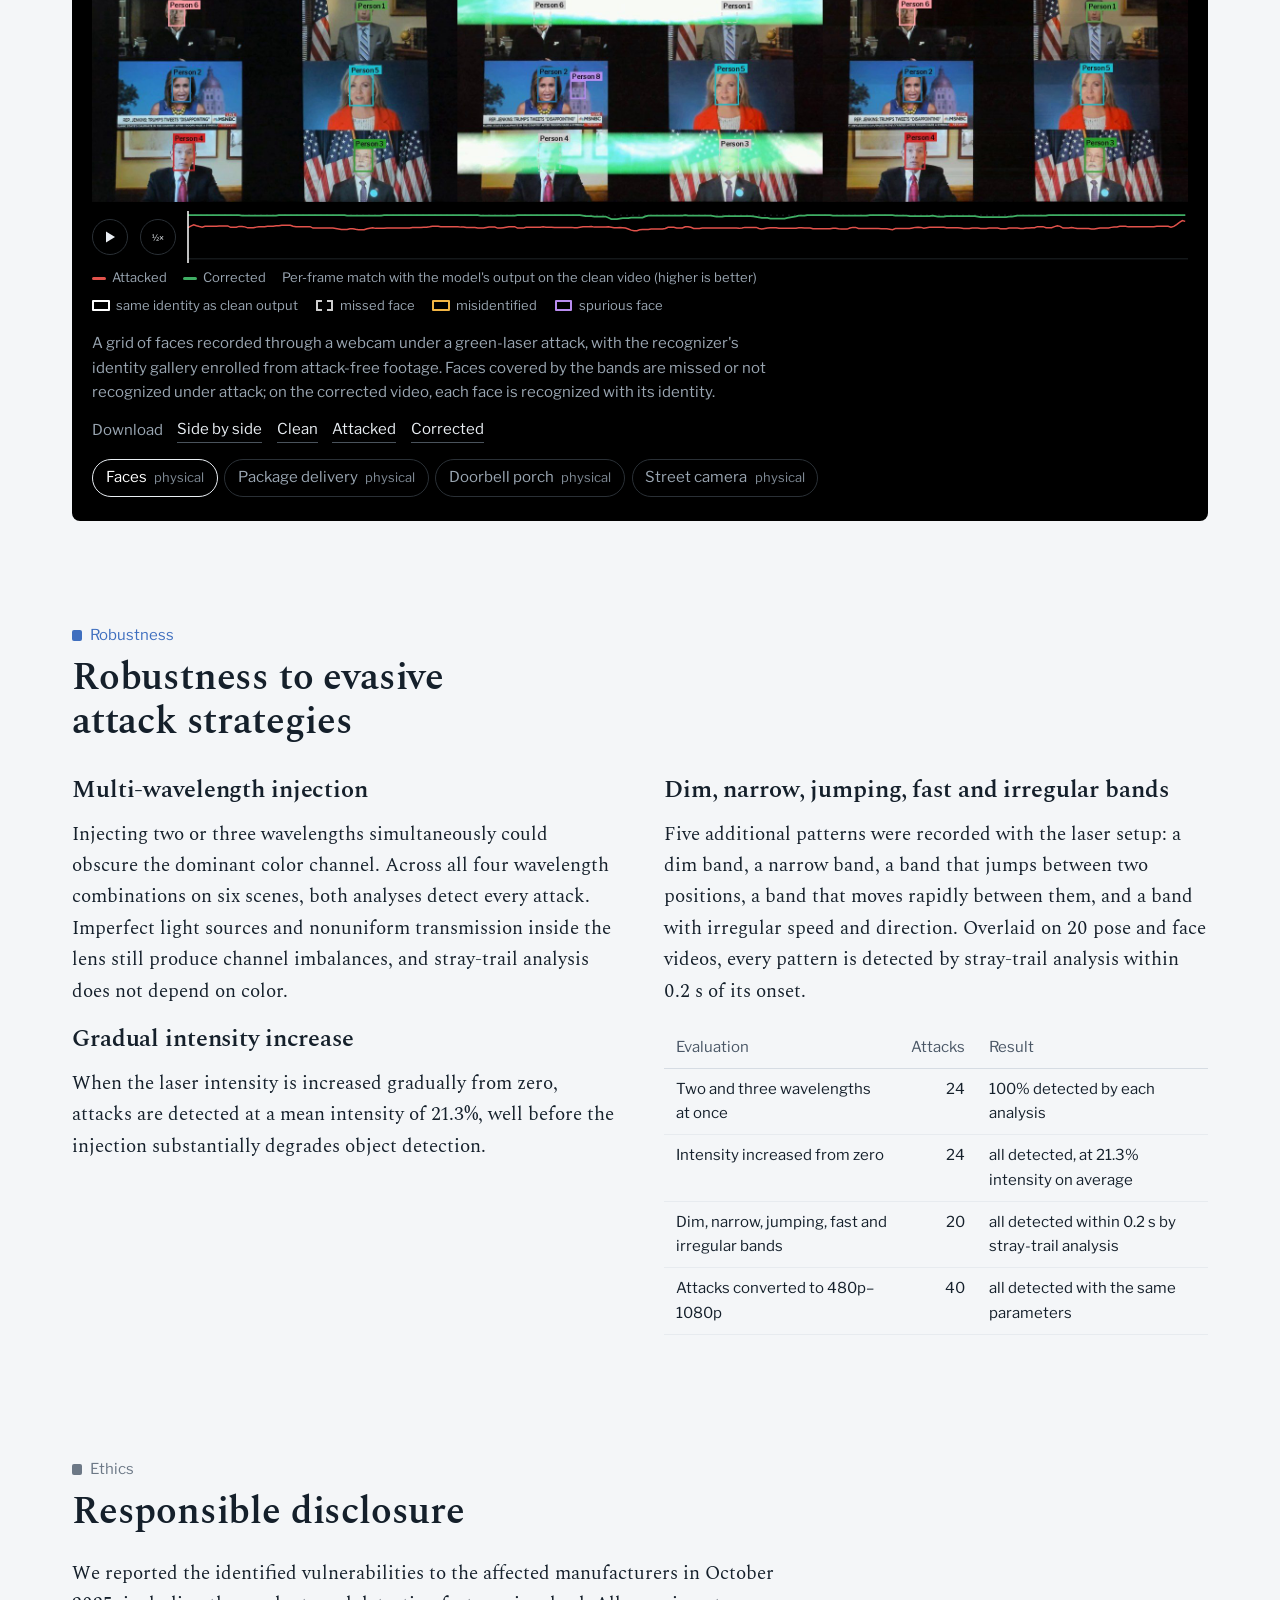
==== commit 4345b103: "Remove the artifacts section" ====
--- a/index.html
+++ b/index.html
@@ -31,7 +31,6 @@
       <a href="#results">Recovery</a>
       <a href="#physical">Physical</a>
       <a href="#robustness">Robustness</a>
-      <a href="#artifacts">Artifacts</a>
       <a href="#faq">FAQ</a>
       <a href="gallery.html">Gallery</a>
     </nav>
@@ -501,27 +500,6 @@
   </div>
 </section>
 
-<!-- ============================================================ artifacts -->
-<section class="block" id="artifacts">
-  <div class="wrap">
-    <header class="prose">
-      <p class="kicker" style="color:var(--ink-3)"><span class="dot"></span>Artifacts</p>
-      <h2>Artifacts</h2>
-      <p class="soon">Coming soon <span>(artifacts are being organized)</span></p>
-    </header>
-    <!-- Artifact links and the paper figure list, to be restored when the new artifacts are ready.
-    <ul class="artifacts">
-      <li><b>Spectral-spatial analysis</b><span>Detector source code.</span><a class="btn" href="#">Open repository</a></li>
-      <li><b>Stray-trail analysis</b><span>Detector source code.</span><a class="btn" href="#">Open repository</a></li>
-      <li><b>Dataset and results</b><span>Attack videos, corrected videos and evaluation outputs.</span><a class="btn" href="#">Open dataset</a></li>
-      <li><b>Demonstration videos</b><span>Every demonstration as a side-by-side video with model outputs, together with the clean, attacked and corrected streams.</span><a class="btn" href="gallery.html">Open gallery</a></li>
-    </ul>
-    <h3 style="margin-top:2.5rem">Figures from the paper</h3>
-    <div class="cards" data-figlist></div>
-    -->
-  </div>
-</section>
-
 <!-- ============================================================ FAQ -->
 <section class="block" id="faq">
   <div class="wrap">
--- a/assets/css/site.css
+++ b/assets/css/site.css
@@ -438,14 +438,6 @@
 .disclose li { border-left: 3px solid var(--rule); padding-left: 0.85rem; font-size: var(--t-s); color: var(--ink-2); }
 .disclose li b { display: block; color: var(--ink); font-size: var(--t-ui); }
 
-/* artifacts list */
-.artifacts { list-style: none; padding: 0; margin: 1.5rem 0 0; display: grid; gap: 0.75rem; font-family: var(--sans); }
-.artifacts li { display: grid; grid-template-columns: minmax(0, 1fr) auto; gap: 0.25rem 1.5rem; align-items: baseline; padding: 0.85rem 1rem; background: var(--surface); border: 1px solid var(--rule); border-radius: var(--radius-m); }
-.artifacts b { font-size: var(--t-ui); }
-.artifacts span { color: var(--ink-2); font-size: var(--t-s); grid-column: 1; }
-.artifacts a { grid-row: 1 / span 2; grid-column: 2; align-self: center; }
-@media (max-width: 640px) { .artifacts li { grid-template-columns: minmax(0, 1fr); } .artifacts a { grid-row: auto; grid-column: 1; } }
-
 /* footer */
 .site-foot { margin-top: clamp(4rem, 9vw, 7rem); border-top: 1px solid var(--rule); padding: 2rem 0 3rem; font-family: var(--sans); font-size: var(--t-s); color: var(--ink-2); }
 .site-foot .wrap { display: grid; grid-template-columns: minmax(0, 1fr) auto; gap: 1rem 2rem; }
@@ -458,13 +450,11 @@
 .media-label { font-family: var(--sans); font-size: var(--t-xs); color: var(--ink-3); margin-top: 0.4rem; }
 @media print { .site-head, .stage, video, .chips { display: none !important; } body { background: #fff; } }
 
-/* hero author line, overview principles, artifacts placeholder (16 Nov revision) */
+/* hero author line, overview principles (16 Nov revision) */
 .hero .authors { font-family: var(--sans); font-size: var(--t-s); color: var(--ink-3); margin: 0 0 1rem; }
 .principles { display: grid; grid-template-columns: repeat(auto-fit, minmax(15rem, 1fr)); gap: 1.25rem 2rem; margin: 2rem 0 0; font-family: var(--sans); }
 .principles div { border-left: 3px solid var(--c, var(--ink)); padding: 0.1rem 0 0.1rem 0.95rem; }
 .principles b { display: block; font-family: var(--serif); font-size: var(--t-l); font-weight: 600; color: var(--ink); line-height: 1.25; }
 .principles span { display: block; font-size: var(--t-s); color: var(--ink-2); line-height: 1.5; margin-top: 0.35rem; }
-.soon { font-family: var(--serif); font-size: var(--t-l); color: var(--ink); margin-top: 0.5rem; }
-.soon span { color: var(--ink-3); }
 table.data.wrap td, table.data.wrap th { white-space: normal; vertical-align: top; }
 table.data.wrap td:last-child, table.data.wrap th:last-child { text-align: left; }
